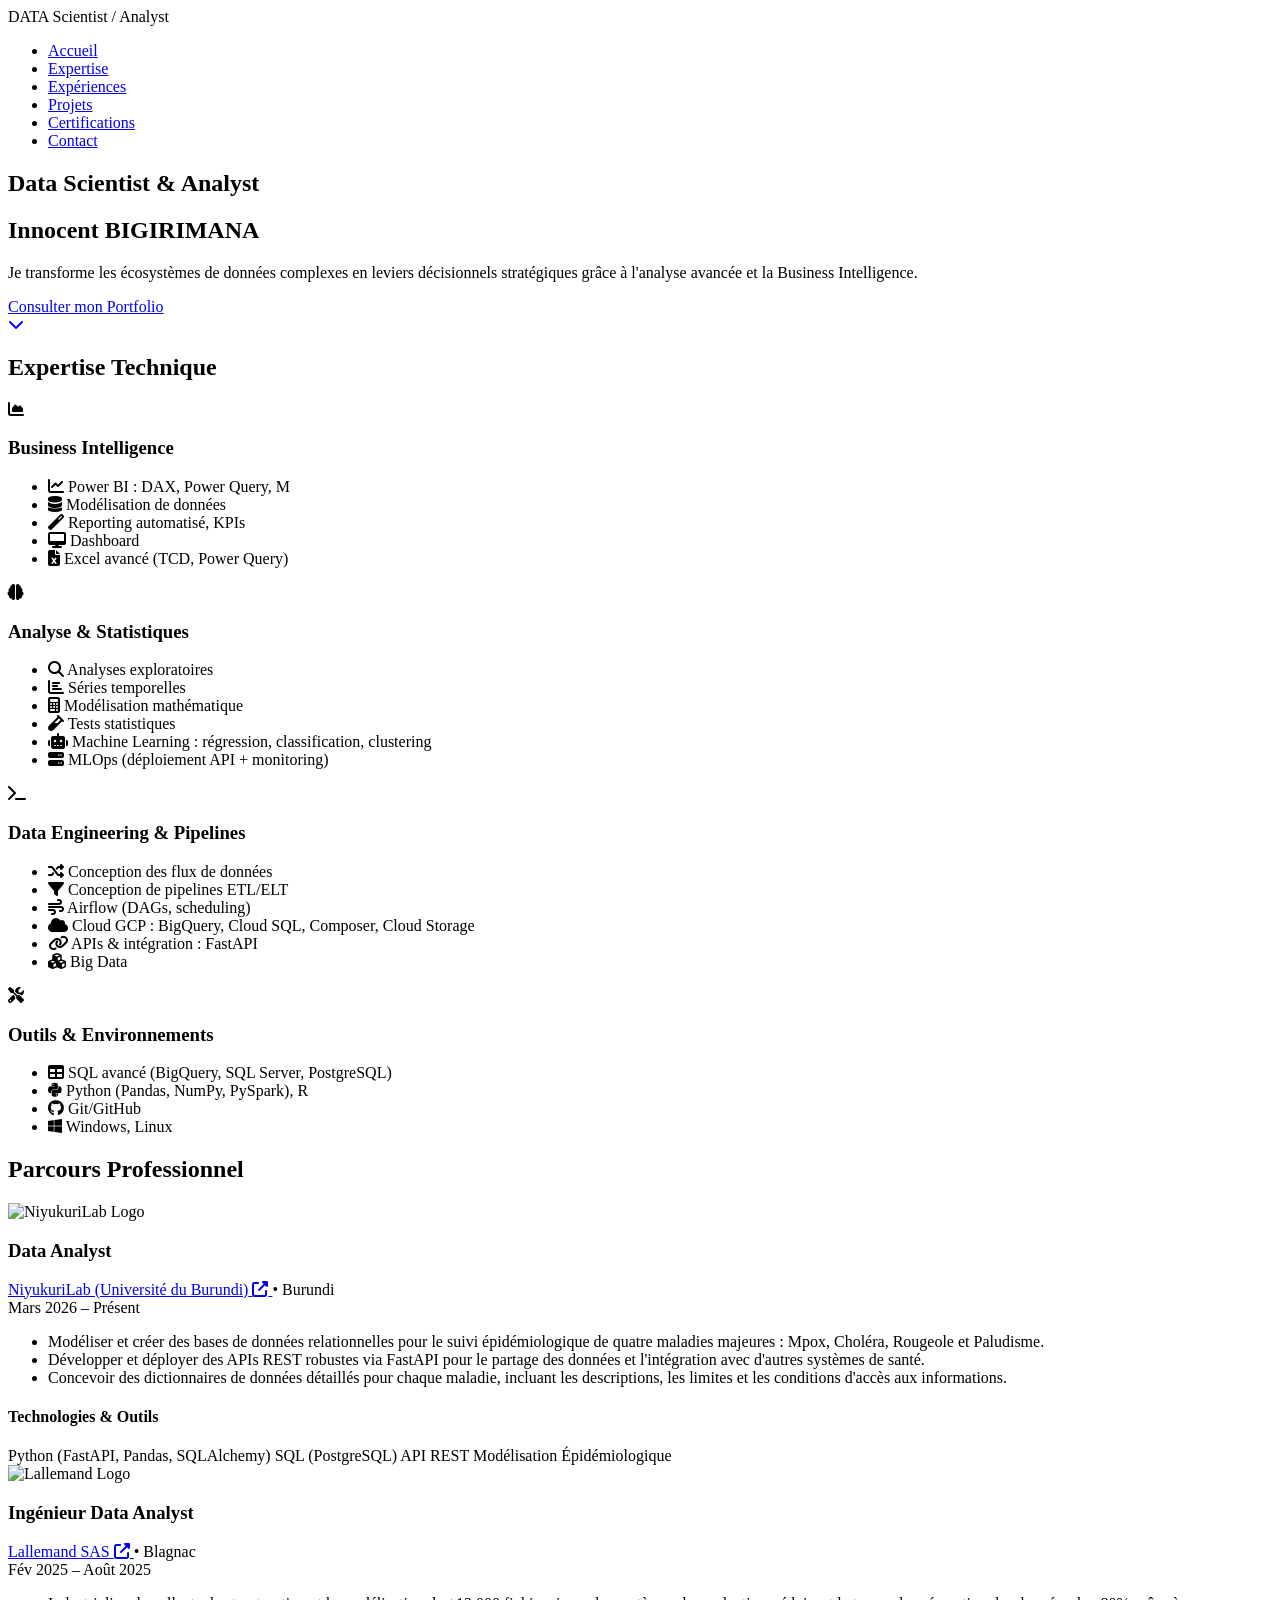
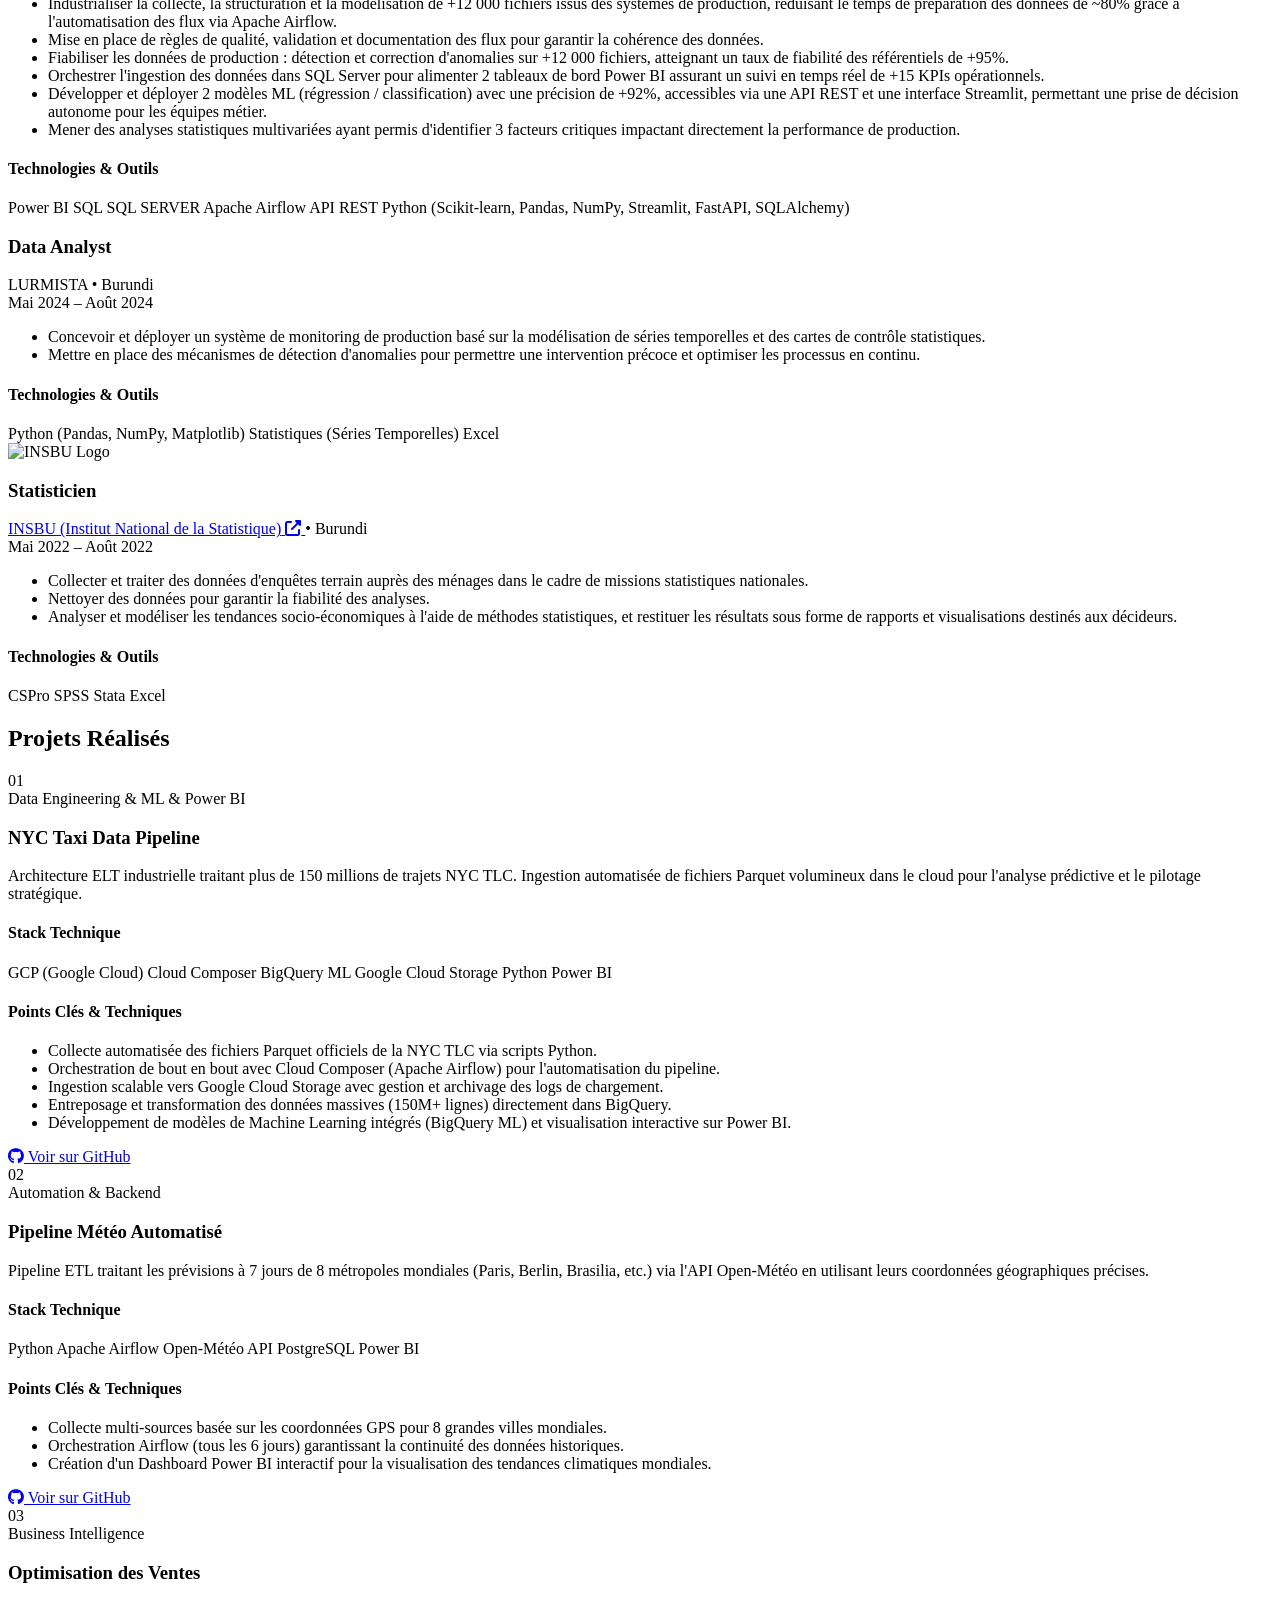
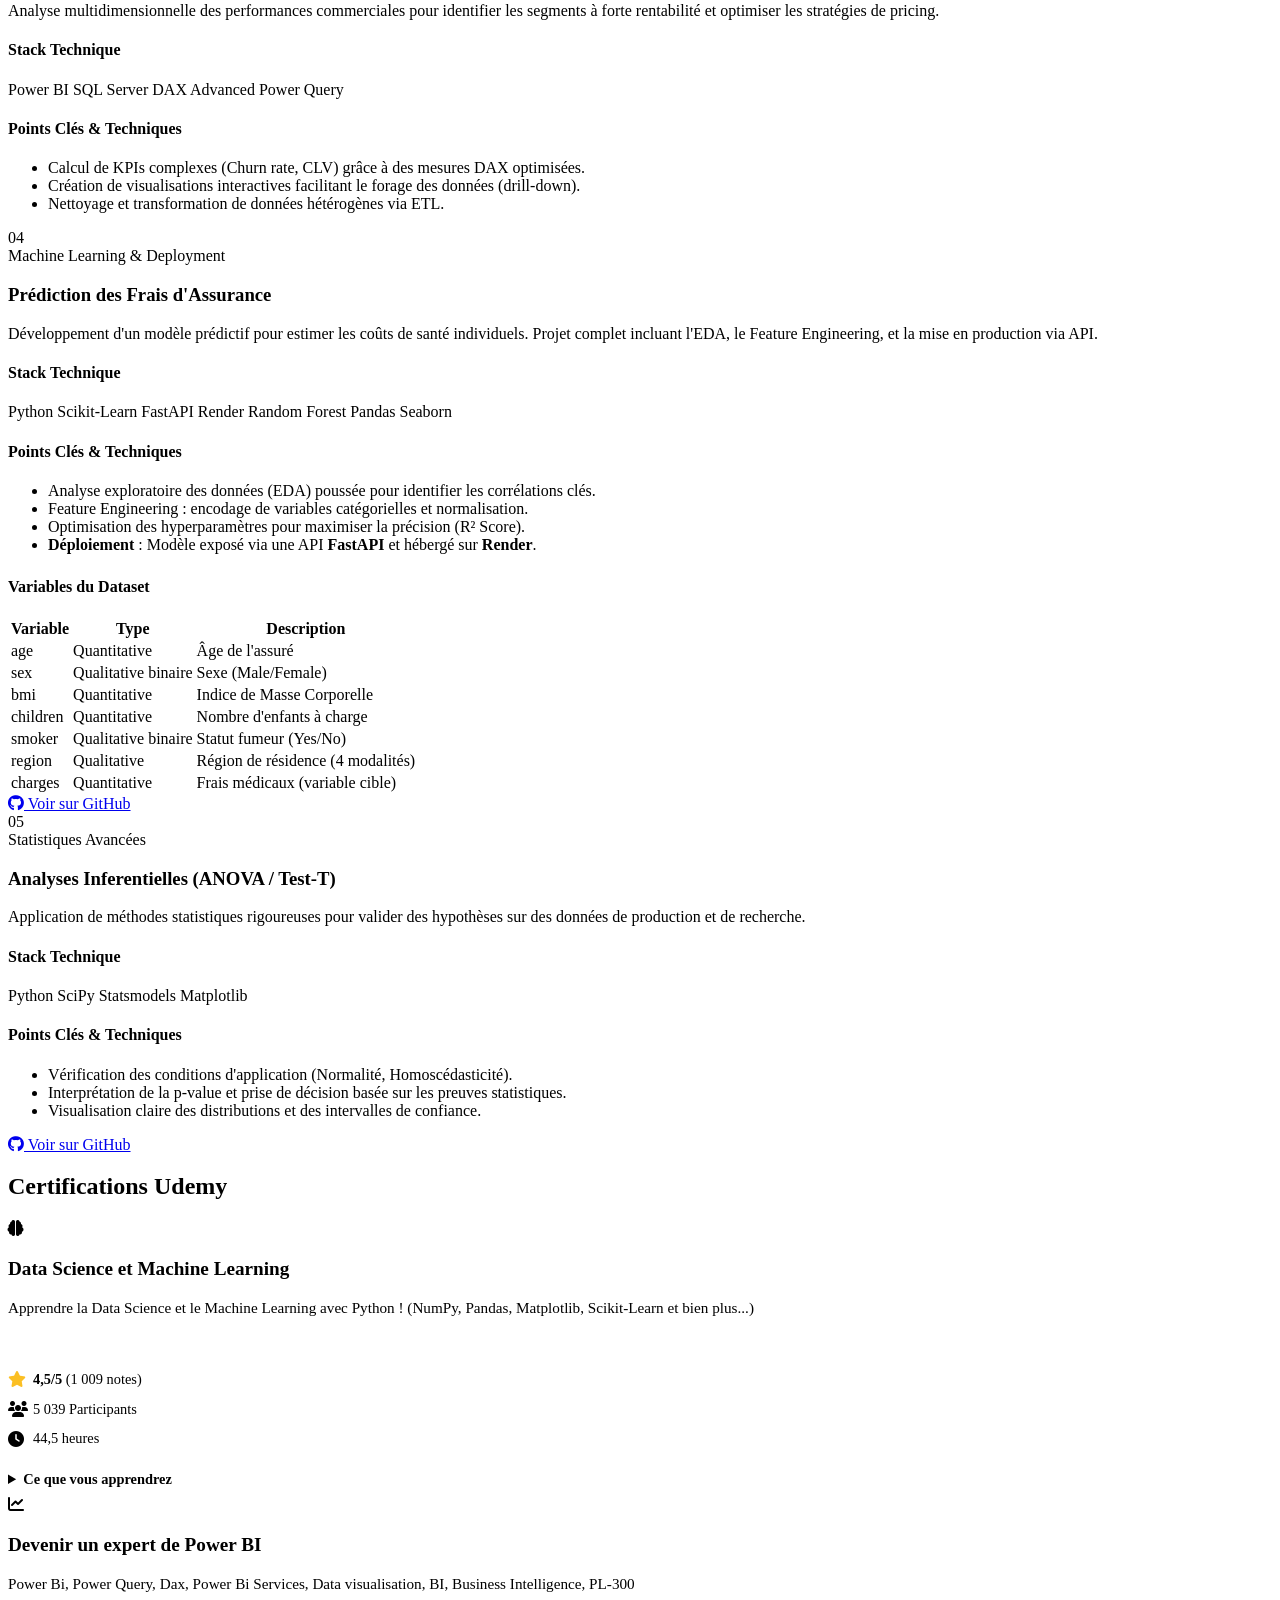
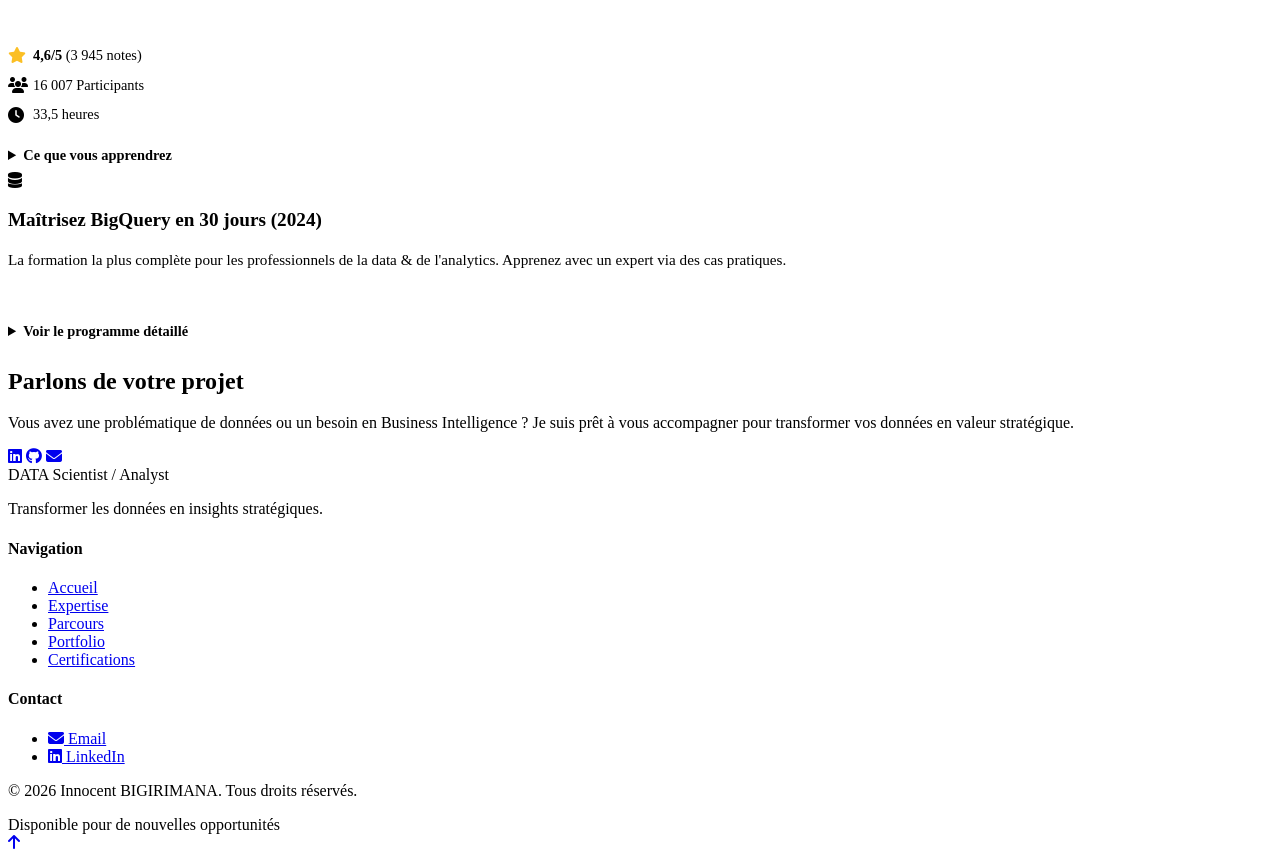
==== index.html @ 7ebf7c74 "feat: expand certifications section with detailed course descriptions and interactive elements" ====
<!DOCTYPE html>
<html lang="fr">

<head>
    <!-- Google tag (gtag.js) -->
    <script async src="https://www.googletagmanager.com/gtag/js?id=G-3F5QXWBDBF"></script>
    <script>
        window.dataLayer = window.dataLayer || [];
        function gtag() { dataLayer.push(arguments); }
        gtag('js', new Date());

        gtag('config', 'G-3F5QXWBDBF');
    </script>

    <meta charset="UTF-8">
    <meta name="viewport" content="width=device-width, initial-scale=1.0">
    <title>Innocent BIGIRIMANA | Data Analyst Portfolio</title>
    <meta name="description"
        content="Portfolio de Innocent BIGIRIMANA, Data Analyst expert en BI, Python et SQL. Découvrez mes projets et ma méthodologie data-driven.">

    <!-- Google Fonts -->
    <link rel="preconnect" href="https://fonts.googleapis.com">
    <link rel="preconnect" href="https://fonts.gstatic.com" crossorigin>
    <link
        href="https://fonts.googleapis.com/css2?family=Outfit:wght@400;600;700&family=Inter:wght@300;400;500;600&display=swap"
        rel="stylesheet">

    <!-- Font Awesome -->
    <link rel="stylesheet" href="https://cdnjs.cloudflare.com/ajax/libs/font-awesome/6.4.0/css/all.min.css">

    <!-- Custom CSS -->
    <link rel="stylesheet" href="style.css">
</head>

<body>
    <!-- Scroll Progress Bar -->
    <div id="scroll-progress"></div>

    <!-- Navigation -->
    <nav id="navbar">
        <div class="container">
            <div class="logo">
                <span class="gradient-text">DATA</span>
                <span class="logo-role">Scientist / Analyst</span>
            </div>
            <div class="menu-toggle" id="mobile-menu">
                <span class="bar"></span>
                <span class="bar"></span>
                <span class="bar"></span>
            </div>
            <ul class="nav-links">
                <li><a href="#hero">Accueil</a></li>
                <li><a href="#about">Expertise</a></li>
                <li><a href="#experience">Expériences</a></li>
                <li><a href="#projects">Projets</a></li>
                <li><a href="#certifications">Certifications</a></li>
                <li><a href="#contact">Contact</a></li>
            </ul>
        </div>
    </nav>

    <!-- Hero Section -->
    <section id="hero">
        <div class="container">
            <div class="hero-content">
                <h2 class="reveal">Data Scientist & Analyst</h2>
                <h1 class="reveal delay-1">Innocent <span class="gradient-text">BIGIRIMANA</span></h1>
                <p class="reveal delay-3">Je transforme les écosystèmes de données complexes en leviers décisionnels
                    stratégiques grâce à l'analyse avancée et la Business Intelligence.</p>
                <div class="hero-btns reveal delay-4">
                    <a href="#projects" class="btn btn-primary">Consulter mon Portfolio</a>
                </div>
            </div>
            <a href="#about" class="scroll-down">
                <i class="fas fa-chevron-down"></i>
            </a>
        </div>
    </section>

    <!-- Expertise Section -->
    <section id="about">
        <div class="container">
            <div class="section-title">
                <h2>Expertise Technique</h2>
                <div class="underline"></div>
            </div>
            <div class="skills-grid">
                <!-- Stack 1: Business Intelligence -->
                <div class="data-card skill-category reveal">
                    <i class="fas fa-chart-area"></i>
                    <h3>Business Intelligence</h3>
                    <ul>
                        <li><i class="fas fa-chart-line"></i> Power BI : DAX, Power Query, M</li>
                        <li><i class="fas fa-database"></i> Modélisation de données</li>
                        <li><i class="fas fa-magic"></i> Reporting automatisé, KPIs</li>
                        <li><i class="fas fa-desktop"></i> Dashboard</li>
                        <li><i class="fas fa-file-excel"></i> Excel avancé (TCD, Power Query)</li>
                    </ul>
                </div>
                <!-- Stack 2: Analyse & Statistiques -->
                <div class="data-card skill-category reveal delay-1">
                    <i class="fas fa-brain"></i>
                    <h3>Analyse & Statistiques</h3>
                    <ul>
                        <li><i class="fas fa-search"></i> Analyses exploratoires</li>
                        <li><i class="fas fa-chart-bar"></i> Séries temporelles</li>
                        <li><i class="fas fa-calculator"></i> Modélisation mathématique</li>
                        <li><i class="fas fa-vial"></i> Tests statistiques</li>
                        <li><i class="fas fa-robot"></i> Machine Learning : régression, classification, clustering</li>
                        <li><i class="fas fa-server"></i> MLOps (déploiement API + monitoring)</li>
                    </ul>
                </div>
                <!-- Stack 3: Data Engineering & Pipelines -->
                <div class="data-card skill-category reveal delay-2">
                    <i class="fas fa-terminal"></i>
                    <h3>Data Engineering & Pipelines</h3>
                    <ul>
                        <li><i class="fas fa-random"></i> Conception des flux de données</li>
                        <li><i class="fas fa-filter"></i> Conception de pipelines ETL/ELT</li>
                        <li><i class="fas fa-wind"></i> Airflow (DAGs, scheduling)</li>
                        <li><i class="fas fa-cloud"></i> Cloud GCP : BigQuery, Cloud SQL, Composer, Cloud Storage</li>
                        <li><i class="fas fa-link"></i> APIs & intégration : FastAPI</li>
                        <li><i class="fas fa-cubes"></i> Big Data</li>
                    </ul>
                </div>
                <!-- Stack 4: Outils & Environnements -->
                <div class="data-card skill-category reveal delay-3">
                    <i class="fas fa-tools"></i>
                    <h3>Outils & Environnements</h3>
                    <ul>
                        <li><i class="fas fa-table"></i> SQL avancé (BigQuery, SQL Server, PostgreSQL)</li>
                        <li><i class="fab fa-python"></i> Python (Pandas, NumPy, PySpark), R</li>
                        <li><i class="fab fa-github"></i> Git/GitHub</li>
                        <li><i class="fab fa-windows"></i> Windows, Linux</li>
                    </ul>
                </div>
            </div>
        </div>
    </section>

    <!-- Experience Section -->
    <section id="experience">
        <div class="container">
            <div class="section-title">
                <h2>Parcours Professionnel</h2>
                <div class="underline"></div>
            </div>
            <div class="timeline">
                <!-- Exp 0 -->
                <div class="timeline-item reveal">
                    <div class="timeline-dot"></div>
                    <div class="timeline-content">
                        <div class="exp-header">
                            <div class="exp-logo">
                                <img src="assets/niyukurilab_logo.png" alt="NiyukuriLab Logo">
                            </div>
                            <div class="exp-title">
                                <h3>Data Analyst</h3>
                                <a href="https://niyukurilab.ub.edu.bi/" target="_blank" class="exp-company-link">
                                    <span class="exp-company">NiyukuriLab (Université du Burundi)</span>
                                    <i class="fas fa-external-link-alt"></i>
                                </a> • Burundi
                            </div>
                            <span class="exp-date">Mars 2026 – Présent</span>
                        </div>
                        <ul>
                            <li>Modéliser et créer des bases de données relationnelles pour le suivi épidémiologique de quatre maladies majeures : Mpox, Choléra, Rougeole et Paludisme.</li>
                            <li>Développer et déployer des APIs REST robustes via FastAPI pour le partage des données et l'intégration avec d'autres systèmes de santé.</li>
                            <li>Concevoir des dictionnaires de données détaillés pour chaque maladie, incluant les descriptions, les limites et les conditions d'accès aux informations.</li>
                        </ul>
                        <div class="exp-tech-stack">
                            <h4>Technologies & Outils</h4>
                            <div class="tech-tags-container">
                                <span class="tech-tag">Python (FastAPI, Pandas, SQLAlchemy)</span>
                                <span class="tech-tag">SQL (PostgreSQL)</span>
                                <span class="tech-tag">API REST</span>
                                <span class="tech-tag">Modélisation Épidémiologique</span>
                            </div>
                        </div>
                    </div>
                </div>
                <!-- Exp 1 -->
                <div class="timeline-item reveal delay-1">
                    <div class="timeline-dot"></div>
                    <div class="timeline-content">
                        <div class="exp-header">
                            <div class="exp-logo">
                                <img src="assets/lallemand_logo.png" alt="Lallemand Logo">
                            </div>
                            <div class="exp-title">
                                <h3>Ingénieur Data Analyst</h3>
                                <a href="https://www.lallemand.com/fr/" target="_blank" class="exp-company-link">
                                    <span class="exp-company">Lallemand SAS</span>
                                    <i class="fas fa-external-link-alt"></i>
                                </a> • Blagnac
                            </div>
                            <span class="exp-date">Fév 2025 – Août 2025</span>
                        </div>
                        <ul>
                            <li>Industrialiser la collecte, la structuration et la modélisation de +12 000 fichiers
                                issus des systèmes de production, réduisant le temps de préparation des données de ~80%
                                grâce à l'automatisation des flux via Apache Airflow.</li>
                            <li>Mise en place de règles de qualité, validation et documentation des flux pour garantir
                                la cohérence des données.</li>
                            <li>Fiabiliser les données de production : détection et correction d'anomalies sur +12 000
                                fichiers, atteignant un taux de fiabilité des référentiels de +95%.</li>
                            <li>Orchestrer l'ingestion des données dans SQL Server pour alimenter 2 tableaux de bord
                                Power BI assurant un suivi en temps réel de +15 KPIs opérationnels.</li>
                            <li>Développer et déployer 2 modèles ML (régression / classification) avec une précision de
                                +92%, accessibles via une API REST et une interface Streamlit, permettant une prise de
                                décision autonome pour les équipes métier.</li>
                            <li>Mener des analyses statistiques multivariées ayant permis d'identifier 3 facteurs
                                critiques impactant directement la performance de production.</li>
                        </ul>
                        <div class="exp-tech-stack">
                            <h4>Technologies & Outils</h4>
                            <div class="tech-tags-container">
                                <span class="tech-tag">Power BI</span>
                                <span class="tech-tag">SQL</span>
                                <span class="tech-tag">SQL SERVER</span>
                                <span class="tech-tag">Apache Airflow</span>
                                <span class="tech-tag">API REST</span>
                                <span class="tech-tag">Python (Scikit-learn, Pandas, NumPy, Streamlit, FastAPI,
                                    SQLAlchemy)</span>
                            </div>
                        </div>
                    </div>
                </div>
                <!-- Exp 2 -->
                <div class="timeline-item reveal delay-2">
                    <div class="timeline-dot"></div>
                    <div class="timeline-content">
                        <div class="exp-header">
                            <div class="exp-title">
                                <h3>Data Analyst</h3>
                                <span class="exp-company">LURMISTA</span> • Burundi
                            </div>
                            <span class="exp-date">Mai 2024 – Août 2024</span>
                        </div>
                        <ul>
                            <li>Concevoir et déployer un système de monitoring de production basé sur la modélisation de
                                séries temporelles et des cartes de contrôle statistiques.</li>
                            <li>Mettre en place des mécanismes de détection d'anomalies pour permettre une intervention
                                précoce et optimiser les processus en continu.</li>
                        </ul>
                        <div class="exp-tech-stack">
                            <h4>Technologies & Outils</h4>
                            <div class="tech-tags-container">
                                <span class="tech-tag">Python (Pandas, NumPy, Matplotlib)</span>
                                <span class="tech-tag">Statistiques (Séries Temporelles)</span>
                                <span class="tech-tag">Excel</span>
                            </div>
                        </div>
                    </div>
                </div>
                <!-- Exp 3 -->
                <div class="timeline-item reveal delay-3">
                    <div class="timeline-dot"></div>
                    <div class="timeline-content">
                        <div class="exp-header">
                            <div class="exp-logo">
                                <img src="assets/insbu_logo.png" alt="INSBU Logo">
                            </div>
                            <div class="exp-title">
                                <h3>Statisticien</h3>
                                <a href="https://www.insbu.bi/" target="_blank" class="exp-company-link">
                                    <span class="exp-company">INSBU (Institut National de la Statistique)</span>
                                    <i class="fas fa-external-link-alt"></i>
                                </a> • Burundi
                            </div>
                            <span class="exp-date">Mai 2022 – Août 2022</span>
                        </div>
                        <ul>
                            <li>Collecter et traiter des données d'enquêtes terrain auprès des ménages dans le cadre de
                                missions statistiques nationales.</li>
                            <li>Nettoyer des données pour garantir la fiabilité des analyses.</li>
                            <li>Analyser et modéliser les tendances socio-économiques à l'aide de méthodes statistiques,
                                et restituer les résultats sous forme de rapports et visualisations destinés aux
                                décideurs.</li>
                        </ul>
                        <div class="exp-tech-stack">
                            <h4>Technologies & Outils</h4>
                            <div class="tech-tags-container">
                                <span class="tech-tag">CSPro</span>
                                <span class="tech-tag">SPSS</span>
                                <span class="tech-tag">Stata</span>
                                <span class="tech-tag">Excel</span>
                            </div>
                        </div>
                    </div>
                </div>
            </div>
        </div>
    </section>

    <!-- Projects Section -->
    <section id="projects">
        <div class="container">
            <div class="section-title">
                <h2>Projets Réalisés</h2>
                <div class="underline"></div>
            </div>
            <div class="projects-list">
                <!-- Project: NYC Taxi Data Pipeline -->
                <div class="project-item reveal">
                    <div class="project-number">01</div>
                    <div class="project-details">
                        <div class="project-header">
                            <span class="project-category">Data Engineering & ML & Power BI </span>
                            <h3>NYC Taxi Data Pipeline</h3>
                        </div>
                        <p class="project-desc">Architecture ELT industrielle traitant plus de 150 millions de trajets
                            NYC TLC. Ingestion automatisée de fichiers Parquet volumineux dans le cloud pour l'analyse
                            prédictive et le pilotage stratégique.</p>

                        <div class="project-tech-stack">
                            <h4>Stack Technique</h4>
                            <div class="tech-tags">
                                <span>GCP (Google Cloud)</span>
                                <span>Cloud Composer</span>
                                <span>BigQuery ML</span>
                                <span>Google Cloud Storage</span>
                                <span>Python</span>
                                <span>Power BI</span>
                            </div>
                        </div>

                        <div class="project-achievements">
                            <h4>Points Clés & Techniques</h4>
                            <ul>
                                <li>Collecte automatisée des fichiers Parquet officiels de la NYC TLC via scripts
                                    Python.</li>
                                <li>Orchestration de bout en bout avec Cloud Composer (Apache Airflow) pour
                                    l'automatisation du pipeline.</li>
                                <li>Ingestion scalable vers Google Cloud Storage avec gestion et archivage des logs de
                                    chargement.</li>
                                <li>Entreposage et transformation des données massives (150M+ lignes) directement dans
                                    BigQuery.</li>
                                <li>Développement de modèles de Machine Learning intégrés (BigQuery ML) et visualisation
                                    interactive sur Power BI.</li>
                            </ul>
                        </div>

                        <div class="project-footer">
                            <a href="https://github.com/bigirimanainnocent12/google_cloud_projet" target="_blank"
                                class="btn-github">
                                <i class="fab fa-github"></i> Voir sur GitHub
                            </a>
                        </div>
                    </div>
                </div>

                <!-- Project: Pipeline Météo Automatisé -->
                <div class="project-item reveal">
                    <div class="project-number">02</div>
                    <div class="project-details">
                        <div class="project-header">
                            <span class="project-category">Automation & Backend</span>
                            <h3>Pipeline Météo Automatisé</h3>
                        </div>
                        <p class="project-desc">Pipeline ETL traitant les prévisions à 7 jours de 8 métropoles mondiales
                            (Paris, Berlin, Brasilia, etc.) via l'API Open-Météo en utilisant leurs coordonnées
                            géographiques précises.</p>

                        <div class="project-tech-stack">
                            <h4>Stack Technique</h4>
                            <div class="tech-tags">
                                <span>Python</span>
                                <span>Apache Airflow</span>
                                <span>Open-Météo API</span>
                                <span>PostgreSQL</span>
                                <span>Power BI</span>
                            </div>
                        </div>

                        <div class="project-achievements">
                            <h4>Points Clés & Techniques</h4>
                            <ul>
                                <li>Collecte multi-sources basée sur les coordonnées GPS pour 8 grandes villes
                                    mondiales.</li>
                                <li>Orchestration Airflow (tous les 6 jours) garantissant la continuité des données
                                    historiques.</li>
                                <li>Création d'un Dashboard Power BI interactif pour la visualisation des tendances
                                    climatiques mondiales.</li>
                            </ul>
                        </div>
                    </div>

                    <div class="project-footer">
                        <a href="https://github.com/bigirimanainnocent12/airflow" target="_blank" class="btn-github">
                            <i class="fab fa-github"></i> Voir sur GitHub
                        </a>
                    </div>
                </div>
            </div>

            <!-- Project: Optimisation des Ventes -->
            <div class="project-item reveal">
                <div class="project-number">03</div>
                <div class="project-details">
                    <div class="project-header">
                        <span class="project-category">Business Intelligence</span>
                        <h3>Optimisation des Ventes</h3>
                    </div>
                    <p class="project-desc">Analyse multidimensionnelle des performances commerciales pour
                        identifier les segments à forte rentabilité et optimiser les stratégies de pricing.</p>

                    <div class="project-tech-stack">
                        <h4>Stack Technique</h4>
                        <div class="tech-tags">
                            <span>Power BI</span>
                            <span>SQL Server</span>
                            <span>DAX Advanced</span>
                            <span>Power Query</span>
                        </div>
                    </div>

                    <div class="project-achievements">
                        <h4>Points Clés & Techniques</h4>
                        <ul>
                            <li>Calcul de KPIs complexes (Churn rate, CLV) grâce à des mesures DAX optimisées.</li>
                            <li>Création de visualisations interactives facilitant le forage des données
                                (drill-down).</li>
                            <li>Nettoyage et transformation de données hétérogènes via ETL.</li>
                        </ul>
                    </div>
                </div>
            </div>

            <!-- Project: Prédiction des Frais d'Assurance -->
            <div class="project-item reveal">
                <div class="project-number">04</div>
                <div class="project-details">
                    <div class="project-header">
                        <span class="project-category">Machine Learning & Deployment</span>
                        <h3>Prédiction des Frais d'Assurance</h3>
                    </div>
                    <p class="project-desc">Développement d'un modèle prédictif pour estimer les coûts de santé
                        individuels. Projet complet incluant l'EDA, le Feature Engineering, et la mise en production via
                        API.</p>

                    <div class="project-tech-stack">
                        <h4>Stack Technique</h4>
                        <div class="tech-tags">
                            <span>Python</span>
                            <span>Scikit-Learn</span>
                            <span>FastAPI</span>
                            <span>Render</span>
                            <span>Random Forest</span>
                            <span>Pandas</span>
                            <span>Seaborn</span>
                        </div>
                    </div>

                    <div class="project-achievements">
                        <h4>Points Clés & Techniques</h4>
                        <ul>
                            <li>Analyse exploratoire des données (EDA) poussée pour identifier les corrélations
                                clés.</li>
                            <li>Feature Engineering : encodage de variables catégorielles et normalisation.</li>
                            <li>Optimisation des hyperparamètres pour maximiser la précision (R² Score).</li>
                            <li><strong>Déploiement</strong> : Modèle exposé via une API <strong>FastAPI</strong> et
                                hébergé sur <strong>Render</strong>.</li>
                        </ul>

                        <h4 style="margin-top: 1.5rem;">Variables du Dataset</h4>
                        <div class="table-responsive">
                            <table class="project-data-table">
                                <thead>
                                    <tr>
                                        <th>Variable</th>
                                        <th>Type</th>
                                        <th>Description</th>
                                    </tr>
                                </thead>
                                <tbody>
                                    <tr>
                                        <td>age</td>
                                        <td>Quantitative</td>
                                        <td>Âge de l'assuré</td>
                                    </tr>
                                    <tr>
                                        <td>sex</td>
                                        <td>Qualitative binaire</td>
                                        <td>Sexe (Male/Female)</td>
                                    </tr>
                                    <tr>
                                        <td>bmi</td>
                                        <td>Quantitative</td>
                                        <td>Indice de Masse Corporelle</td>
                                    </tr>
                                    <tr>
                                        <td>children</td>
                                        <td>Quantitative</td>
                                        <td>Nombre d'enfants à charge</td>
                                    </tr>
                                    <tr>
                                        <td>smoker</td>
                                        <td>Qualitative binaire</td>
                                        <td>Statut fumeur (Yes/No)</td>
                                    </tr>
                                    <tr>
                                        <td>region</td>
                                        <td>Qualitative</td>
                                        <td>Région de résidence (4 modalités)</td>
                                    </tr>
                                    <tr>
                                        <td>charges</td>
                                        <td>Quantitative</td>
                                        <td>Frais médicaux (variable cible)</td>
                                    </tr>
                                </tbody>
                            </table>
                        </div>
                    </div>

                    <div class="project-footer">
                        <a href="https://github.com/bigirimanainnocent12/RandomForestRegressor" target="_blank"
                            class="btn-github">
                            <i class="fab fa-github"></i> Voir sur GitHub
                        </a>
                    </div>
                </div>
            </div>

            <!-- Project: Analyse Statistique (ANOVA & Test-T) -->
            <div class="project-item reveal">
                <div class="project-number">05</div>
                <div class="project-details">
                    <div class="project-header">
                        <span class="project-category">Statistiques Avancées</span>
                        <h3>Analyses Inferentielles (ANOVA / Test-T)</h3>
                    </div>
                    <p class="project-desc">Application de méthodes statistiques rigoureuses pour valider des
                        hypothèses sur des données de production et de recherche.</p>

                    <div class="project-tech-stack">
                        <h4>Stack Technique</h4>
                        <div class="tech-tags">
                            <span>Python</span>
                            <span>SciPy</span>
                            <span>Statsmodels</span>
                            <span>Matplotlib</span>
                        </div>
                    </div>

                    <div class="project-achievements">
                        <h4>Points Clés & Techniques</h4>
                        <ul>
                            <li>Vérification des conditions d'application (Normalité, Homoscédasticité).</li>
                            <li>Interprétation de la p-value et prise de décision basée sur les preuves
                                statistiques.</li>
                            <li>Visualisation claire des distributions et des intervalles de confiance.</li>
                        </ul>
                    </div>

                    <div class="project-footer">
                        <a href="https://github.com/bigirimanainnocent12/ANOVA" target="_blank" class="btn-github">
                            <i class="fab fa-github"></i> Voir sur GitHub
                        </a>
                    </div>
                </div>
            </div>
        </div>
        </div>
    </section>

    <!-- Certifications Section -->
    <section id="certifications">
        <div class="container">
            <div class="section-title">
                <h2>Certifications Udemy</h2>
                <div class="underline"></div>
            </div>
            <div class="skills-grid" style="grid-template-columns: repeat(auto-fit, minmax(300px, 1fr));">
                
                <!-- Certificate 1 -->
                <div class="data-card skill-category reveal">
                    <i class="fas fa-brain"></i>
                    <h3 style="font-size: 1.2rem;">Data Science et Machine Learning</h3>
                    <p style="font-size: 0.95rem; color: var(--text-main); margin-bottom: 1.5rem; min-height: 48px;">
                        Apprendre la Data Science et le Machine Learning avec Python ! (NumPy, Pandas, Matplotlib, Scikit-Learn et bien plus...)
                    </p>
                    <div style="font-size: 0.9rem; color: var(--text-muted); display: flex; flex-direction: column; gap: 0.8rem; margin-bottom: 1.5rem;">
                        <span style="display: flex; align-items: center;"><i class="fas fa-star" style="color: #fbbf24; font-size: 1rem; width: 25px; margin: 0;"></i> <strong style="color: var(--text-bright);">4,5/5</strong>&nbsp;(1 009 notes)</span>
                        <span style="display: flex; align-items: center;"><i class="fas fa-users" style="color: var(--primary); font-size: 1rem; width: 25px; margin: 0;"></i> 5 039 Participants</span>
                        <span style="display: flex; align-items: center;"><i class="fas fa-clock" style="color: var(--primary); font-size: 1rem; width: 25px; margin: 0;"></i> 44,5 heures</span>
                    </div>

                    <details style="font-size: 0.9rem; color: var(--text-muted);">
                        <summary style="cursor: pointer; color: var(--primary); font-weight: 600; outline: none; margin-bottom: 0.5rem; transition: color 0.3s;">Ce que vous apprendrez</summary>
                        <ul style="margin-top: 1rem;">
                            <li><i class="fas fa-caret-right" style="color: var(--primary);"></i> Maîtriser les compétences essentielles en Data Science</li>
                            <li><i class="fas fa-caret-right" style="color: var(--primary);"></i> Comprendre le Machine Learning en profondeur</li>
                            <li><i class="fas fa-caret-right" style="color: var(--primary);"></i> Répliquer des situations du monde réel et rapports</li>
                            <li><i class="fas fa-caret-right" style="color: var(--primary);"></i> NumPy pour le traitement numérique avec Python</li>
                            <li><i class="fas fa-caret-right" style="color: var(--primary);"></i> Feature engineering sur des études de cas réels</li>
                            <li><i class="fas fa-caret-right" style="color: var(--primary);"></i> Pandas pour la manipulation de données</li>
                            <li><i class="fas fa-caret-right" style="color: var(--primary);"></i> ML supervisé : modèles de classification</li>
                            <li><i class="fas fa-caret-right" style="color: var(--primary);"></i> Matplotlib pour les visualisations personnalisées</li>
                            <li><i class="fas fa-caret-right" style="color: var(--primary);"></i> ML : modèles de régression (valeurs continues)</li>
                            <li><i class="fas fa-caret-right" style="color: var(--primary);"></i> Seaborn pour les diagrammes statistiques</li>
                            <li><i class="fas fa-caret-right" style="color: var(--primary);"></i> Construire un portfolio de projets pour un CV efficace</li>
                            <li><i class="fas fa-caret-right" style="color: var(--primary);"></i> Scikit-learn pour appliquer des algorithmes de ML</li>
                            <li><i class="fas fa-caret-right" style="color: var(--primary);"></i> Meilleures pratiques pour traiter des datasets réels</li>
                        </ul>
                    </details>
                </div>

                <!-- Certificate 2 -->
                <div class="data-card skill-category reveal delay-1">
                    <i class="fas fa-chart-line"></i>
                    <h3 style="font-size: 1.2rem;">Devenir un expert de Power BI</h3>
                    <p style="font-size: 0.95rem; color: var(--text-main); margin-bottom: 1.5rem; min-height: 48px;">
                        Power Bi, Power Query, Dax, Power Bi Services, Data visualisation, BI, Business Intelligence, PL-300
                    </p>
                    <div style="font-size: 0.9rem; color: var(--text-muted); display: flex; flex-direction: column; gap: 0.8rem; margin-bottom: 1.5rem;">
                        <span style="display: flex; align-items: center;"><i class="fas fa-star" style="color: #fbbf24; font-size: 1rem; width: 25px; margin: 0;"></i> <strong style="color: var(--text-bright);">4,6/5</strong>&nbsp;(3 945 notes)</span>
                        <span style="display: flex; align-items: center;"><i class="fas fa-users" style="color: var(--primary); font-size: 1rem; width: 25px; margin: 0;"></i> 16 007 Participants</span>
                        <span style="display: flex; align-items: center;"><i class="fas fa-clock" style="color: var(--primary); font-size: 1rem; width: 25px; margin: 0;"></i> 33,5 heures</span>
                    </div>

                    <details style="font-size: 0.9rem; color: var(--text-muted);">
                        <summary style="cursor: pointer; color: var(--primary); font-weight: 600; outline: none; margin-bottom: 0.5rem; transition: color 0.3s;">Ce que vous apprendrez</summary>
                        <p style="margin-top: 0.5rem; margin-bottom: 1rem; color: var(--text-main); line-height: 1.6;">
                            Formation complète de A à Z, orientée métier, pour nettoyer, modéliser et visualiser vos données (aucune compétence technique requise au départ).
                        </p>
                        <ul style="margin-top: 1rem;">
                            <li><i class="fas fa-caret-right" style="color: var(--primary);"></i> Nettoyer et transformer des données avec Power Query</li>
                            <li><i class="fas fa-caret-right" style="color: var(--primary);"></i> Construire un modèle de données efficace (relations, faits, dimensions)</li>
                            <li><i class="fas fa-caret-right" style="color: var(--primary);"></i> Maîtriser le langage DAX pour des indicateurs dynamiques et pertinents</li>
                            <li><i class="fas fa-caret-right" style="color: var(--primary);"></i> Créer des tableaux de bord professionnels, lisibles et interactifs</li>
                            <li><i class="fas fa-caret-right" style="color: var(--primary);"></i> Publier, partager et actualiser les rapports via Power BI Service</li>
                            <li><i class="fas fa-caret-right" style="color: var(--primary);"></i> Bonnes pratiques de performance, d'accessibilité et de sécurité</li>
                            <li><i class="fas fa-caret-right" style="color: var(--primary);"></i> Se préparer à la certification Microsoft PL-300</li>
                        </ul>
                    </details>
                </div>

                <!-- Certificate 3 -->
                <div class="data-card skill-category reveal delay-2">
                    <i class="fas fa-database"></i>
                    <h3 style="font-size: 1.2rem;">Maîtrisez BigQuery en 30 jours (2024)</h3>
                    <p style="font-size: 0.95rem; color: var(--text-main); margin-bottom: 1.5rem; min-height: 48px;">
                        La formation la plus complète pour les professionnels de la data & de l'analytics. Apprenez avec un expert via des cas pratiques.
                    </p>
                    <details style="font-size: 0.9rem; color: var(--text-muted);">
                        <summary style="cursor: pointer; color: var(--primary); font-weight: 600; outline: none; margin-bottom: 0.5rem; transition: color 0.3s;">Voir le programme détaillé</summary>
                        <ul style="margin-top: 1rem;">
                            <li><i class="fas fa-caret-right" style="color: var(--primary);"></i> Introduction & Exploration de l'interface</li>
                            <li><i class="fas fa-caret-right" style="color: var(--primary);"></i> Fondamentaux SQL & Fonctions clefs</li>
                            <li><i class="fas fa-caret-right" style="color: var(--primary);"></i> Best practices & Concepts clefs</li>
                            <li><i class="fas fa-caret-right" style="color: var(--primary);"></i> Exports Google Sheets & Cloud Storage</li>
                            <li><i class="fas fa-caret-right" style="color: var(--primary);"></i> NESTED tables</li>
                            <li><i class="fas fa-caret-right" style="color: var(--primary);"></i> BigQuery pour Google Analytics (GA4/360)</li>
                            <li><i class="fas fa-caret-right" style="color: var(--primary);"></i> Dashboards & reporting</li>
                            <li><i class="fas fa-caret-right" style="color: var(--primary);"></i> BigQuery & Python (Data Engineering)</li>
                        </ul>
                        <div style="margin-top: 1.5rem; padding-top: 1rem; border-top: 1px solid var(--border); display: flex; align-items: center; gap: 0.8rem;">
                            <i class="fas fa-file-pdf" style="color: #ef4444; font-size: 1.5rem; margin: 0; width: auto;"></i>
                            <span style="color: var(--text-main);">Support de formation fourni (PDF de 276 pages)</span>
                        </div>
                    </details>
                </div>

            </div>
        </div>
    </section>

    <!-- Contact Section -->
    <section id="contact">
        <div class="container">
            <div class="contact-container reveal">
                <div class="contact-info">
                    <h2>Parlons de votre <span class="gradient-text">projet</span></h2>
                    <p>Vous avez une problématique de données ou un besoin en Business Intelligence ? Je suis prêt à
                        vous accompagner pour transformer vos données en valeur stratégique.</p>
                    <div class="social-links">
                        <a href="https://www.linkedin.com/in/bigirimana-innocent" target="_blank" title="LinkedIn"><i
                                class="fab fa-linkedin"></i></a>
                        <a href="https://github.com/bigirimanainnocent12" target="_blank" title="GitHub"><i
                                class="fab fa-github"></i></a>
                        <a href="mailto:votre@email.com" title="Email"><i class="fas fa-envelope"></i></a>
                    </div>
                </div>
            </div>
        </div>
    </section>

    <!-- Footer -->
    <footer>
        <div class="container">
            <div class="footer-content">
                <div class="footer-brand">
                    <div class="logo">
                        <span class="gradient-text">DATA</span>
                        <span class="logo-role">Scientist / Analyst</span>
                    </div>
                    <p class="footer-tagline">Transformer les données en insights stratégiques.</p>
                </div>

                <div class="footer-nav">
                    <h4>Navigation</h4>
                    <ul>
                        <li><a href="#hero">Accueil</a></li>
                        <li><a href="#about">Expertise</a></li>
                        <li><a href="#experience">Parcours</a></li>
                        <li><a href="#projects">Portfolio</a></li>
                        <li><a href="#certifications">Certifications</a></li>
                    </ul>
                </div>

                <div class="footer-contact">
                    <h4>Contact</h4>
                    <ul>
                        <li><a href="mailto:votre@email.com"><i class="fas fa-envelope"></i> Email</a></li>
                        <li><a href="https://www.linkedin.com/in/bigirimana-innocent" target="_blank"><i
                                    class="fab fa-linkedin"></i> LinkedIn</a></li>
                    </ul>
                </div>
            </div>

            <div class="footer-bottom">
                <p>&copy; 2026 <span class="white-text">Innocent BIGIRIMANA</span>. Tous droits réservés.</p>
                <div class="footer-status">
                    <span class="status-dot"></span> Disponible pour de nouvelles opportunités
                </div>
            </div>
        </div>
    </footer>

    <!-- Back to Top -->
    <a href="#hero" id="back-to-top" title="Retour en haut">
        <i class="fas fa-arrow-up"></i>
    </a>

    <!-- Custom JS -->
    <script src="script.js"></script>
</body>

</html>
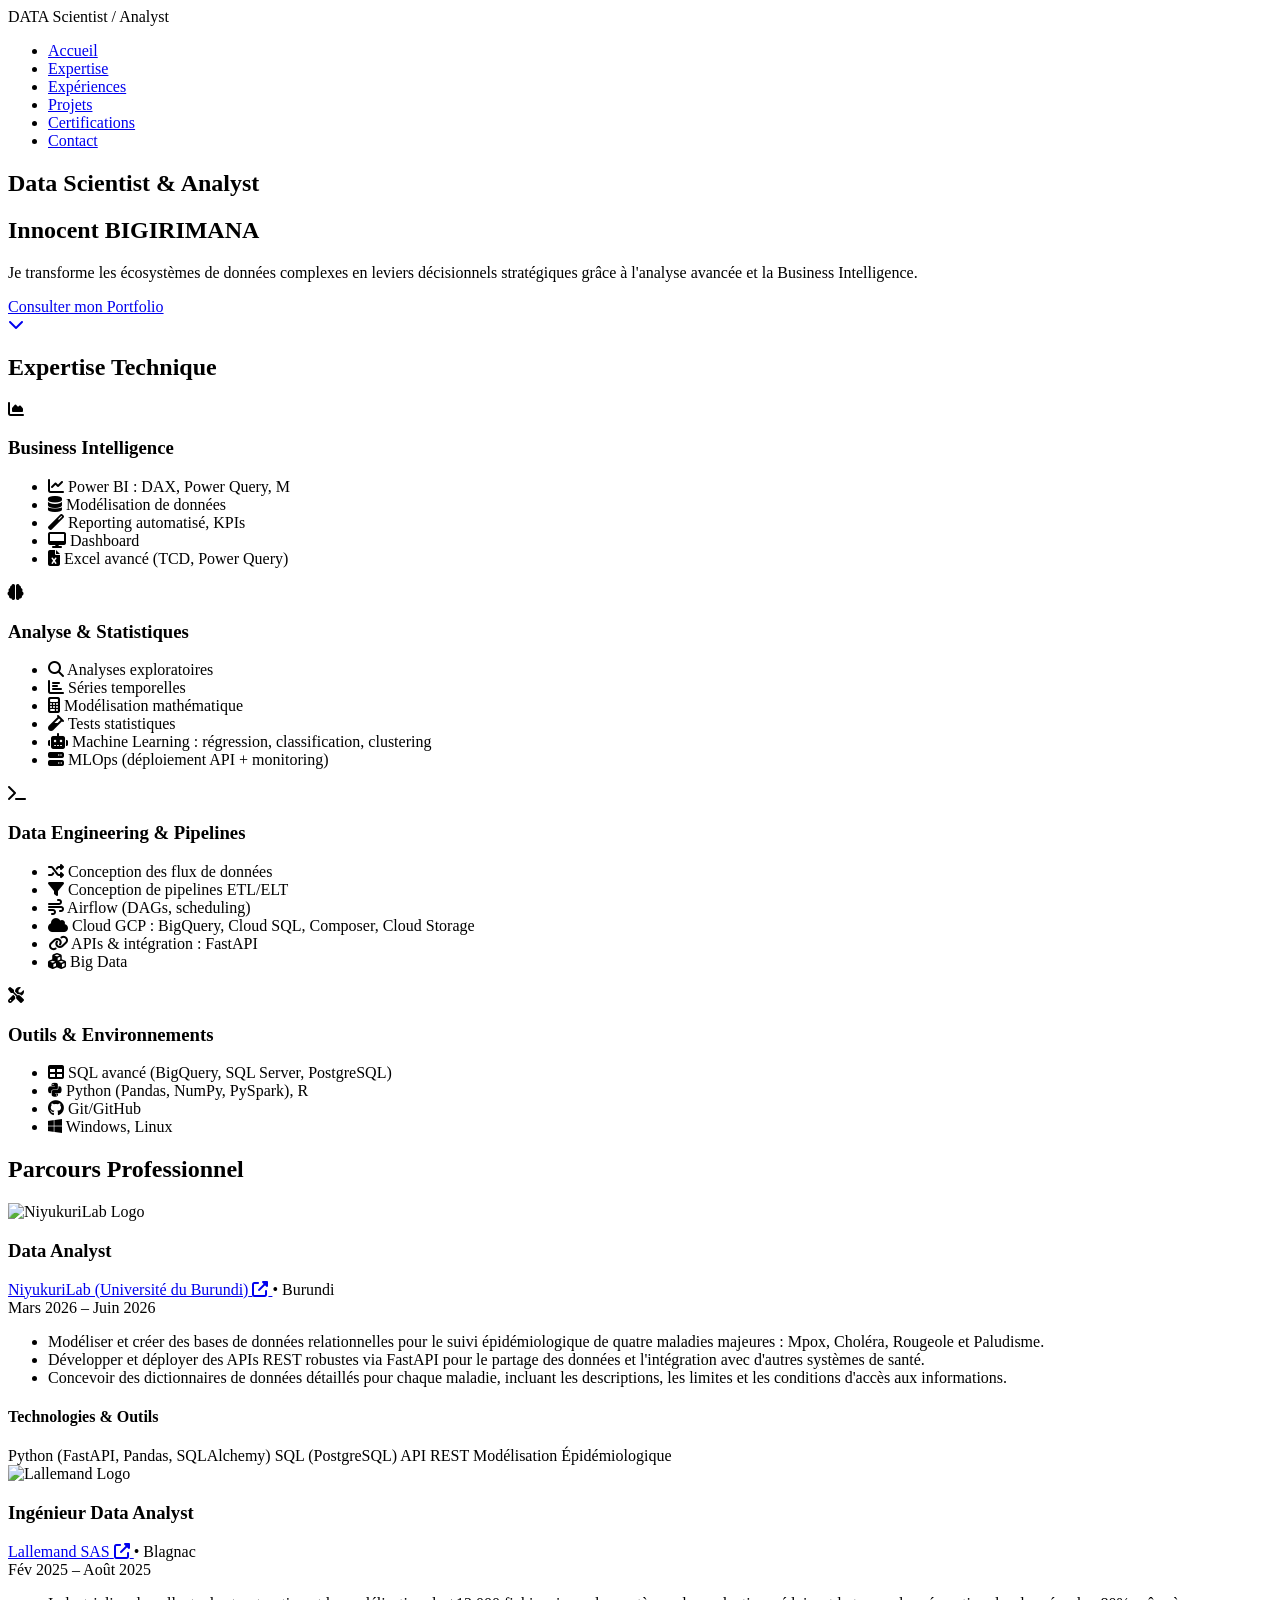
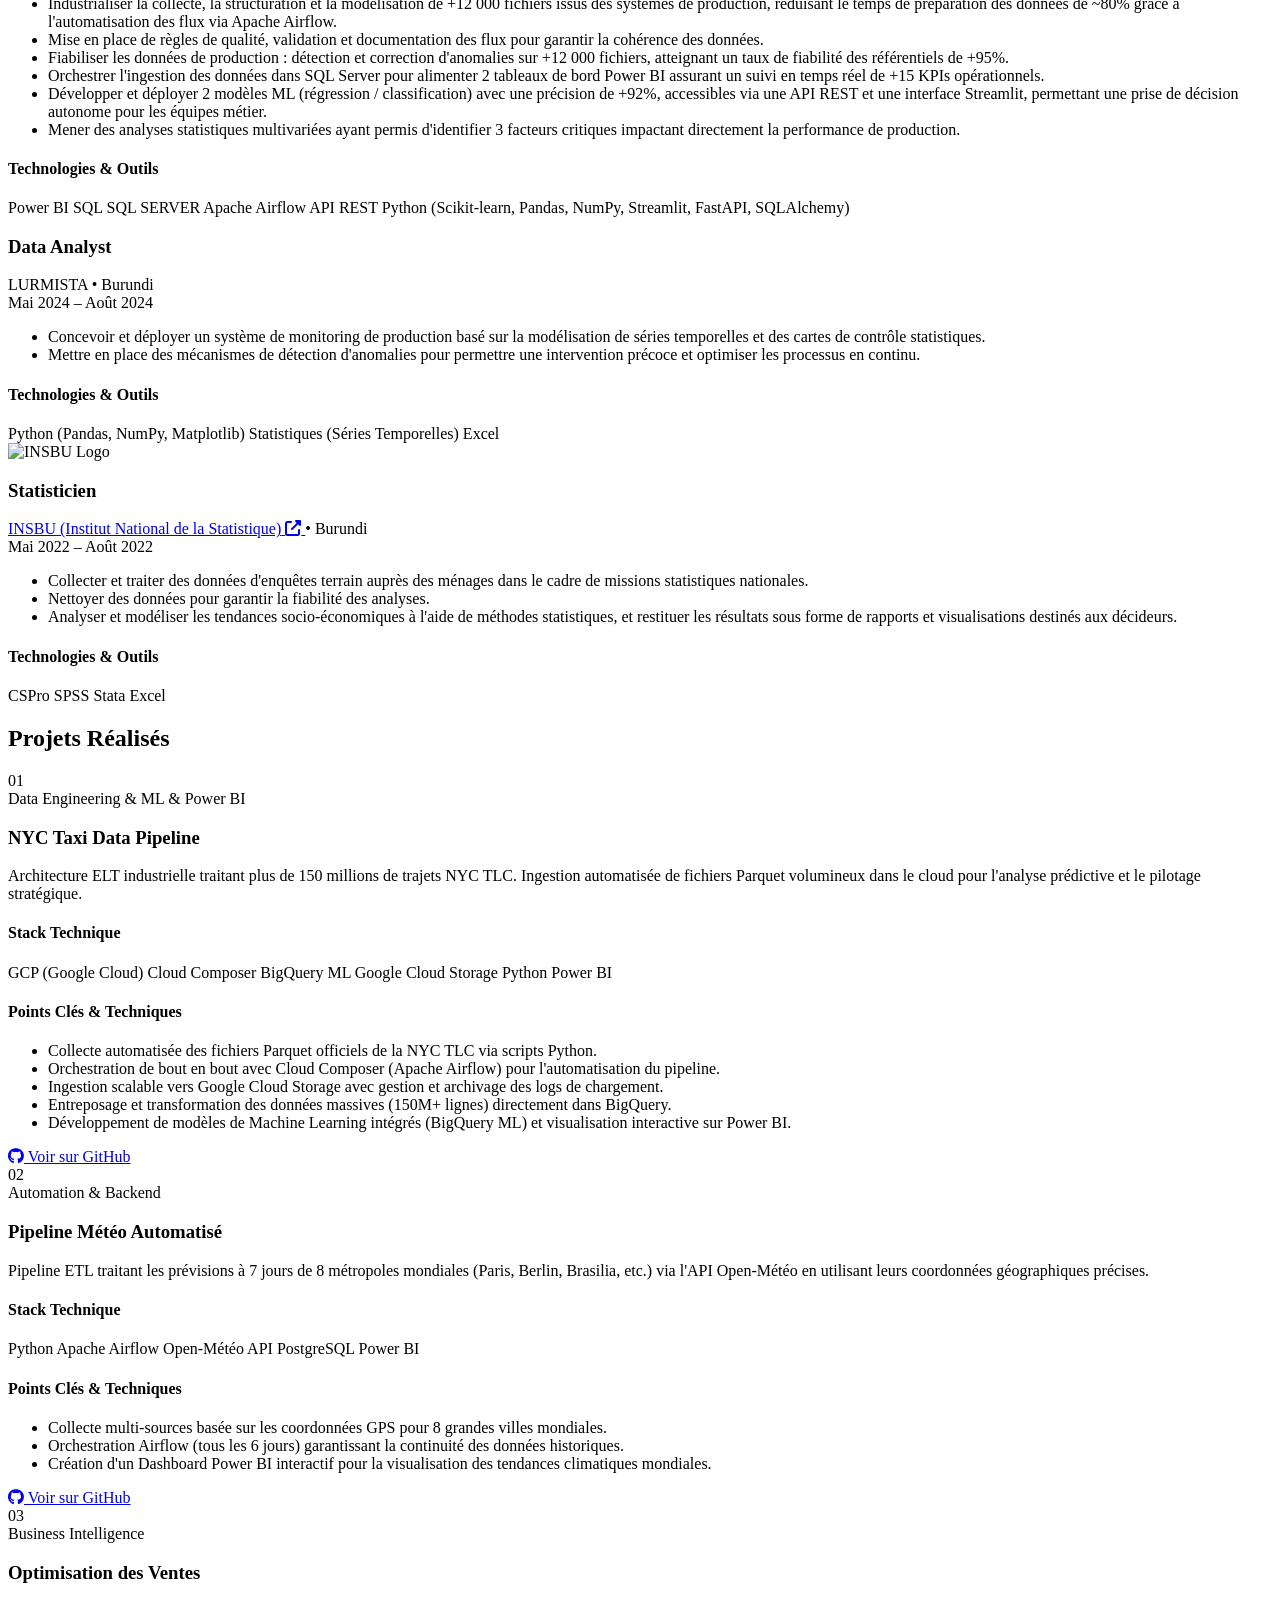
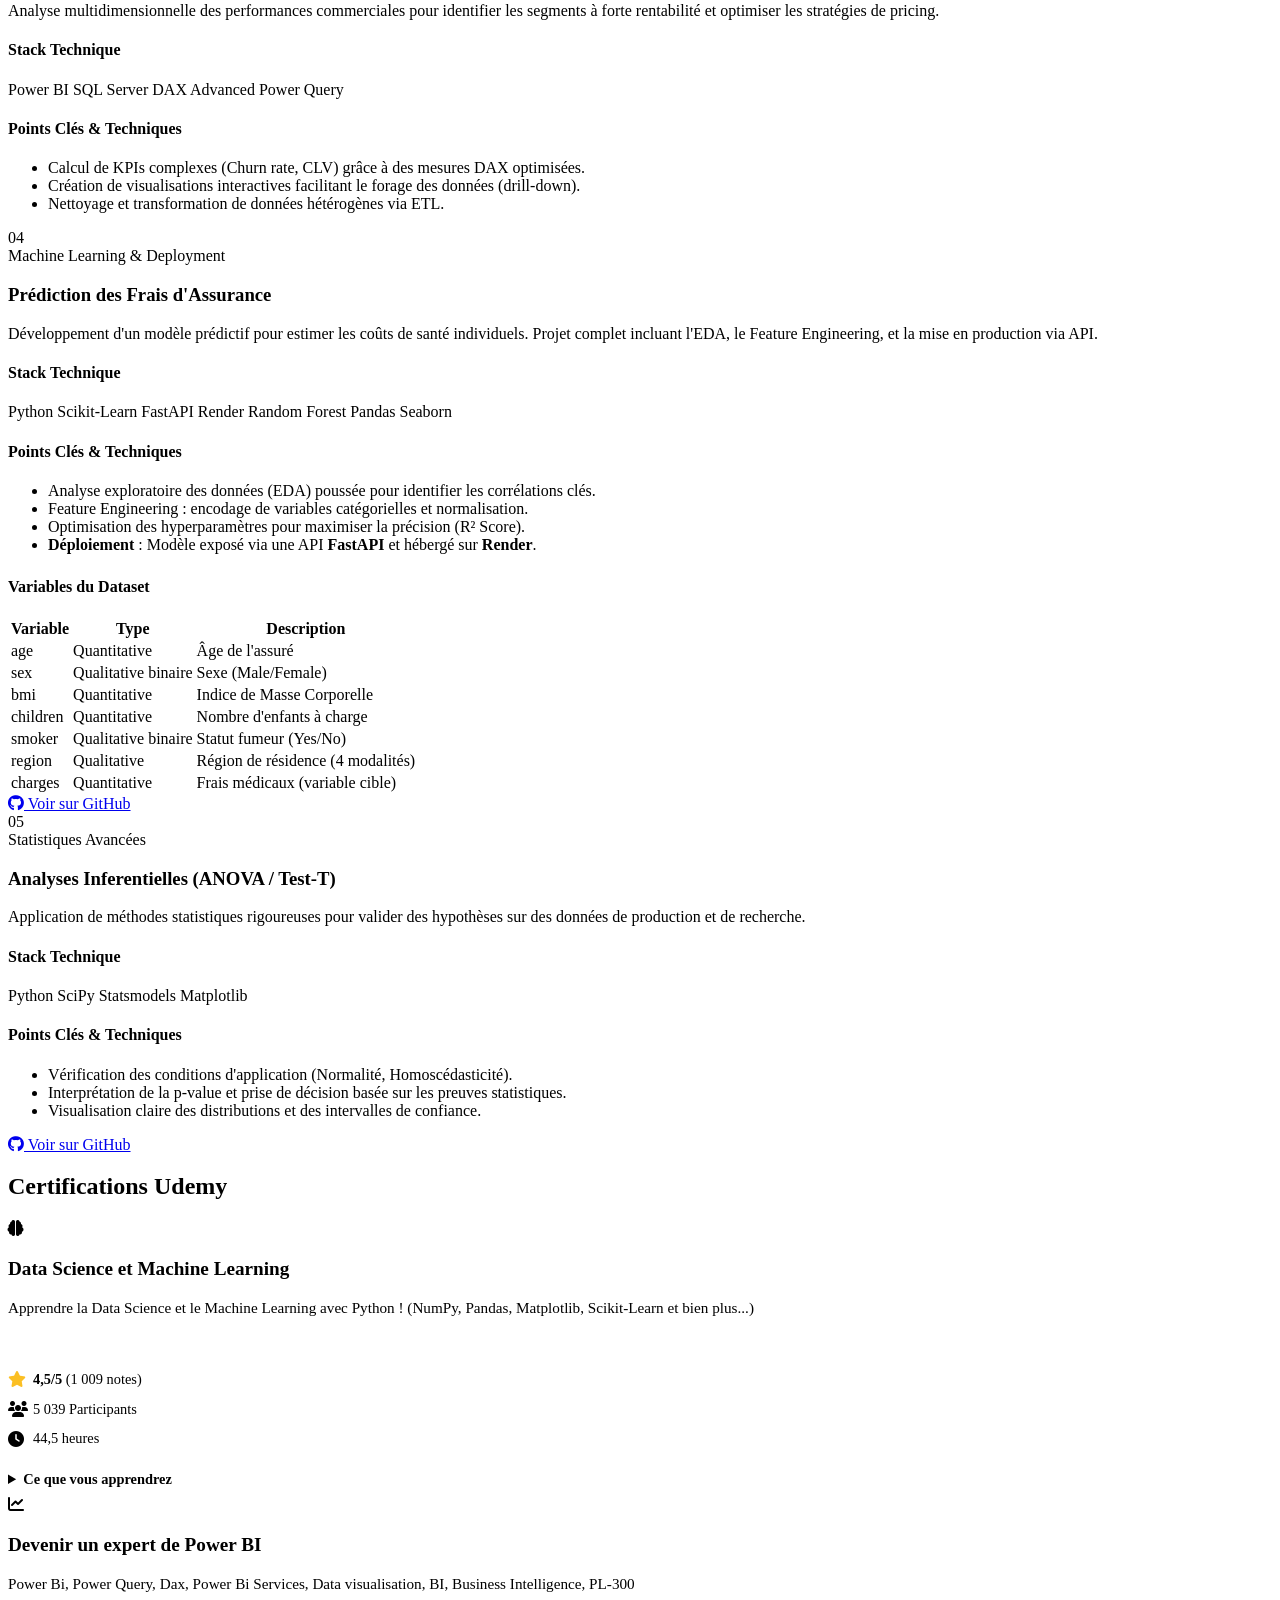
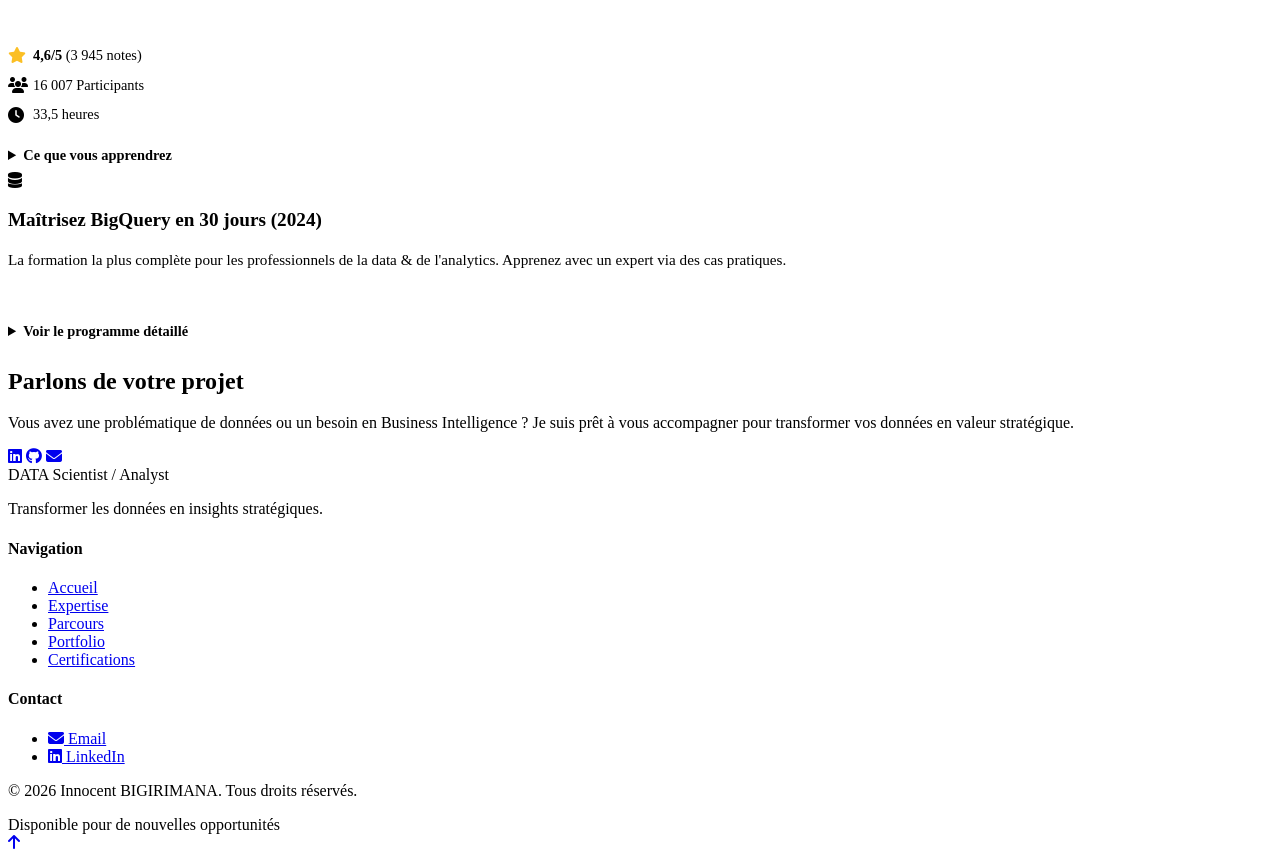
==== commit 7c421cdc: "feat: add site favicon and update portfolio content formatting and dates" ====
--- a/index.html
+++ b/index.html
@@ -17,6 +17,9 @@
     <title>Innocent BIGIRIMANA | Data Analyst Portfolio</title>
     <meta name="description"
         content="Portfolio de Innocent BIGIRIMANA, Data Analyst expert en BI, Python et SQL. Découvrez mes projets et ma méthodologie data-driven.">
+
+    <!-- Favicon -->
+    <link rel="icon" type="image/svg+xml" href="assets/favicon.svg">
 
     <!-- Google Fonts -->
     <link rel="preconnect" href="https://fonts.googleapis.com">
@@ -161,12 +164,15 @@
                                     <i class="fas fa-external-link-alt"></i>
                                 </a> • Burundi
                             </div>
-                            <span class="exp-date">Mars 2026 – Présent</span>
+                            <span class="exp-date">Mars 2026 – Juin 2026</span>
                         </div>
                         <ul>
-                            <li>Modéliser et créer des bases de données relationnelles pour le suivi épidémiologique de quatre maladies majeures : Mpox, Choléra, Rougeole et Paludisme.</li>
-                            <li>Développer et déployer des APIs REST robustes via FastAPI pour le partage des données et l'intégration avec d'autres systèmes de santé.</li>
-                            <li>Concevoir des dictionnaires de données détaillés pour chaque maladie, incluant les descriptions, les limites et les conditions d'accès aux informations.</li>
+                            <li>Modéliser et créer des bases de données relationnelles pour le suivi épidémiologique de
+                                quatre maladies majeures : Mpox, Choléra, Rougeole et Paludisme.</li>
+                            <li>Développer et déployer des APIs REST robustes via FastAPI pour le partage des données et
+                                l'intégration avec d'autres systèmes de santé.</li>
+                            <li>Concevoir des dictionnaires de données détaillés pour chaque maladie, incluant les
+                                descriptions, les limites et les conditions d'accès aux informations.</li>
                         </ul>
                         <div class="exp-tech-stack">
                             <h4>Technologies & Outils</h4>
@@ -573,36 +579,59 @@
                 <div class="underline"></div>
             </div>
             <div class="skills-grid" style="grid-template-columns: repeat(auto-fit, minmax(300px, 1fr));">
-                
+
                 <!-- Certificate 1 -->
                 <div class="data-card skill-category reveal">
                     <i class="fas fa-brain"></i>
                     <h3 style="font-size: 1.2rem;">Data Science et Machine Learning</h3>
                     <p style="font-size: 0.95rem; color: var(--text-main); margin-bottom: 1.5rem; min-height: 48px;">
-                        Apprendre la Data Science et le Machine Learning avec Python ! (NumPy, Pandas, Matplotlib, Scikit-Learn et bien plus...)
+                        Apprendre la Data Science et le Machine Learning avec Python ! (NumPy, Pandas, Matplotlib,
+                        Scikit-Learn et bien plus...)
                     </p>
-                    <div style="font-size: 0.9rem; color: var(--text-muted); display: flex; flex-direction: column; gap: 0.8rem; margin-bottom: 1.5rem;">
-                        <span style="display: flex; align-items: center;"><i class="fas fa-star" style="color: #fbbf24; font-size: 1rem; width: 25px; margin: 0;"></i> <strong style="color: var(--text-bright);">4,5/5</strong>&nbsp;(1 009 notes)</span>
-                        <span style="display: flex; align-items: center;"><i class="fas fa-users" style="color: var(--primary); font-size: 1rem; width: 25px; margin: 0;"></i> 5 039 Participants</span>
-                        <span style="display: flex; align-items: center;"><i class="fas fa-clock" style="color: var(--primary); font-size: 1rem; width: 25px; margin: 0;"></i> 44,5 heures</span>
+                    <div
+                        style="font-size: 0.9rem; color: var(--text-muted); display: flex; flex-direction: column; gap: 0.8rem; margin-bottom: 1.5rem;">
+                        <span style="display: flex; align-items: center;"><i class="fas fa-star"
+                                style="color: #fbbf24; font-size: 1rem; width: 25px; margin: 0;"></i> <strong
+                                style="color: var(--text-bright);">4,5/5</strong>&nbsp;(1 009 notes)</span>
+                        <span style="display: flex; align-items: center;"><i class="fas fa-users"
+                                style="color: var(--primary); font-size: 1rem; width: 25px; margin: 0;"></i> 5 039
+                            Participants</span>
+                        <span style="display: flex; align-items: center;"><i class="fas fa-clock"
+                                style="color: var(--primary); font-size: 1rem; width: 25px; margin: 0;"></i> 44,5
+                            heures</span>
                     </div>
 
                     <details style="font-size: 0.9rem; color: var(--text-muted);">
-                        <summary style="cursor: pointer; color: var(--primary); font-weight: 600; outline: none; margin-bottom: 0.5rem; transition: color 0.3s;">Ce que vous apprendrez</summary>
+                        <summary
+                            style="cursor: pointer; color: var(--primary); font-weight: 600; outline: none; margin-bottom: 0.5rem; transition: color 0.3s;">
+                            Ce que vous apprendrez</summary>
                         <ul style="margin-top: 1rem;">
-                            <li><i class="fas fa-caret-right" style="color: var(--primary);"></i> Maîtriser les compétences essentielles en Data Science</li>
-                            <li><i class="fas fa-caret-right" style="color: var(--primary);"></i> Comprendre le Machine Learning en profondeur</li>
-                            <li><i class="fas fa-caret-right" style="color: var(--primary);"></i> Répliquer des situations du monde réel et rapports</li>
-                            <li><i class="fas fa-caret-right" style="color: var(--primary);"></i> NumPy pour le traitement numérique avec Python</li>
-                            <li><i class="fas fa-caret-right" style="color: var(--primary);"></i> Feature engineering sur des études de cas réels</li>
-                            <li><i class="fas fa-caret-right" style="color: var(--primary);"></i> Pandas pour la manipulation de données</li>
-                            <li><i class="fas fa-caret-right" style="color: var(--primary);"></i> ML supervisé : modèles de classification</li>
-                            <li><i class="fas fa-caret-right" style="color: var(--primary);"></i> Matplotlib pour les visualisations personnalisées</li>
-                            <li><i class="fas fa-caret-right" style="color: var(--primary);"></i> ML : modèles de régression (valeurs continues)</li>
-                            <li><i class="fas fa-caret-right" style="color: var(--primary);"></i> Seaborn pour les diagrammes statistiques</li>
-                            <li><i class="fas fa-caret-right" style="color: var(--primary);"></i> Construire un portfolio de projets pour un CV efficace</li>
-                            <li><i class="fas fa-caret-right" style="color: var(--primary);"></i> Scikit-learn pour appliquer des algorithmes de ML</li>
-                            <li><i class="fas fa-caret-right" style="color: var(--primary);"></i> Meilleures pratiques pour traiter des datasets réels</li>
+                            <li><i class="fas fa-caret-right" style="color: var(--primary);"></i> Maîtriser les
+                                compétences essentielles en Data Science</li>
+                            <li><i class="fas fa-caret-right" style="color: var(--primary);"></i> Comprendre le Machine
+                                Learning en profondeur</li>
+                            <li><i class="fas fa-caret-right" style="color: var(--primary);"></i> Répliquer des
+                                situations du monde réel et rapports</li>
+                            <li><i class="fas fa-caret-right" style="color: var(--primary);"></i> NumPy pour le
+                                traitement numérique avec Python</li>
+                            <li><i class="fas fa-caret-right" style="color: var(--primary);"></i> Feature engineering
+                                sur des études de cas réels</li>
+                            <li><i class="fas fa-caret-right" style="color: var(--primary);"></i> Pandas pour la
+                                manipulation de données</li>
+                            <li><i class="fas fa-caret-right" style="color: var(--primary);"></i> ML supervisé : modèles
+                                de classification</li>
+                            <li><i class="fas fa-caret-right" style="color: var(--primary);"></i> Matplotlib pour les
+                                visualisations personnalisées</li>
+                            <li><i class="fas fa-caret-right" style="color: var(--primary);"></i> ML : modèles de
+                                régression (valeurs continues)</li>
+                            <li><i class="fas fa-caret-right" style="color: var(--primary);"></i> Seaborn pour les
+                                diagrammes statistiques</li>
+                            <li><i class="fas fa-caret-right" style="color: var(--primary);"></i> Construire un
+                                portfolio de projets pour un CV efficace</li>
+                            <li><i class="fas fa-caret-right" style="color: var(--primary);"></i> Scikit-learn pour
+                                appliquer des algorithmes de ML</li>
+                            <li><i class="fas fa-caret-right" style="color: var(--primary);"></i> Meilleures pratiques
+                                pour traiter des datasets réels</li>
                         </ul>
                     </details>
                 </div>
@@ -612,27 +641,45 @@
                     <i class="fas fa-chart-line"></i>
                     <h3 style="font-size: 1.2rem;">Devenir un expert de Power BI</h3>
                     <p style="font-size: 0.95rem; color: var(--text-main); margin-bottom: 1.5rem; min-height: 48px;">
-                        Power Bi, Power Query, Dax, Power Bi Services, Data visualisation, BI, Business Intelligence, PL-300
+                        Power Bi, Power Query, Dax, Power Bi Services, Data visualisation, BI, Business Intelligence,
+                        PL-300
                     </p>
-                    <div style="font-size: 0.9rem; color: var(--text-muted); display: flex; flex-direction: column; gap: 0.8rem; margin-bottom: 1.5rem;">
-                        <span style="display: flex; align-items: center;"><i class="fas fa-star" style="color: #fbbf24; font-size: 1rem; width: 25px; margin: 0;"></i> <strong style="color: var(--text-bright);">4,6/5</strong>&nbsp;(3 945 notes)</span>
-                        <span style="display: flex; align-items: center;"><i class="fas fa-users" style="color: var(--primary); font-size: 1rem; width: 25px; margin: 0;"></i> 16 007 Participants</span>
-                        <span style="display: flex; align-items: center;"><i class="fas fa-clock" style="color: var(--primary); font-size: 1rem; width: 25px; margin: 0;"></i> 33,5 heures</span>
+                    <div
+                        style="font-size: 0.9rem; color: var(--text-muted); display: flex; flex-direction: column; gap: 0.8rem; margin-bottom: 1.5rem;">
+                        <span style="display: flex; align-items: center;"><i class="fas fa-star"
+                                style="color: #fbbf24; font-size: 1rem; width: 25px; margin: 0;"></i> <strong
+                                style="color: var(--text-bright);">4,6/5</strong>&nbsp;(3 945 notes)</span>
+                        <span style="display: flex; align-items: center;"><i class="fas fa-users"
+                                style="color: var(--primary); font-size: 1rem; width: 25px; margin: 0;"></i> 16 007
+                            Participants</span>
+                        <span style="display: flex; align-items: center;"><i class="fas fa-clock"
+                                style="color: var(--primary); font-size: 1rem; width: 25px; margin: 0;"></i> 33,5
+                            heures</span>
                     </div>
 
                     <details style="font-size: 0.9rem; color: var(--text-muted);">
-                        <summary style="cursor: pointer; color: var(--primary); font-weight: 600; outline: none; margin-bottom: 0.5rem; transition: color 0.3s;">Ce que vous apprendrez</summary>
+                        <summary
+                            style="cursor: pointer; color: var(--primary); font-weight: 600; outline: none; margin-bottom: 0.5rem; transition: color 0.3s;">
+                            Ce que vous apprendrez</summary>
                         <p style="margin-top: 0.5rem; margin-bottom: 1rem; color: var(--text-main); line-height: 1.6;">
-                            Formation complète de A à Z, orientée métier, pour nettoyer, modéliser et visualiser vos données (aucune compétence technique requise au départ).
+                            Formation complète de A à Z, orientée métier, pour nettoyer, modéliser et visualiser vos
+                            données (aucune compétence technique requise au départ).
                         </p>
                         <ul style="margin-top: 1rem;">
-                            <li><i class="fas fa-caret-right" style="color: var(--primary);"></i> Nettoyer et transformer des données avec Power Query</li>
-                            <li><i class="fas fa-caret-right" style="color: var(--primary);"></i> Construire un modèle de données efficace (relations, faits, dimensions)</li>
-                            <li><i class="fas fa-caret-right" style="color: var(--primary);"></i> Maîtriser le langage DAX pour des indicateurs dynamiques et pertinents</li>
-                            <li><i class="fas fa-caret-right" style="color: var(--primary);"></i> Créer des tableaux de bord professionnels, lisibles et interactifs</li>
-                            <li><i class="fas fa-caret-right" style="color: var(--primary);"></i> Publier, partager et actualiser les rapports via Power BI Service</li>
-                            <li><i class="fas fa-caret-right" style="color: var(--primary);"></i> Bonnes pratiques de performance, d'accessibilité et de sécurité</li>
-                            <li><i class="fas fa-caret-right" style="color: var(--primary);"></i> Se préparer à la certification Microsoft PL-300</li>
+                            <li><i class="fas fa-caret-right" style="color: var(--primary);"></i> Nettoyer et
+                                transformer des données avec Power Query</li>
+                            <li><i class="fas fa-caret-right" style="color: var(--primary);"></i> Construire un modèle
+                                de données efficace (relations, faits, dimensions)</li>
+                            <li><i class="fas fa-caret-right" style="color: var(--primary);"></i> Maîtriser le langage
+                                DAX pour des indicateurs dynamiques et pertinents</li>
+                            <li><i class="fas fa-caret-right" style="color: var(--primary);"></i> Créer des tableaux de
+                                bord professionnels, lisibles et interactifs</li>
+                            <li><i class="fas fa-caret-right" style="color: var(--primary);"></i> Publier, partager et
+                                actualiser les rapports via Power BI Service</li>
+                            <li><i class="fas fa-caret-right" style="color: var(--primary);"></i> Bonnes pratiques de
+                                performance, d'accessibilité et de sécurité</li>
+                            <li><i class="fas fa-caret-right" style="color: var(--primary);"></i> Se préparer à la
+                                certification Microsoft PL-300</li>
                         </ul>
                     </details>
                 </div>
@@ -642,22 +689,34 @@
                     <i class="fas fa-database"></i>
                     <h3 style="font-size: 1.2rem;">Maîtrisez BigQuery en 30 jours (2024)</h3>
                     <p style="font-size: 0.95rem; color: var(--text-main); margin-bottom: 1.5rem; min-height: 48px;">
-                        La formation la plus complète pour les professionnels de la data & de l'analytics. Apprenez avec un expert via des cas pratiques.
+                        La formation la plus complète pour les professionnels de la data & de l'analytics. Apprenez avec
+                        un expert via des cas pratiques.
                     </p>
                     <details style="font-size: 0.9rem; color: var(--text-muted);">
-                        <summary style="cursor: pointer; color: var(--primary); font-weight: 600; outline: none; margin-bottom: 0.5rem; transition: color 0.3s;">Voir le programme détaillé</summary>
+                        <summary
+                            style="cursor: pointer; color: var(--primary); font-weight: 600; outline: none; margin-bottom: 0.5rem; transition: color 0.3s;">
+                            Voir le programme détaillé</summary>
                         <ul style="margin-top: 1rem;">
-                            <li><i class="fas fa-caret-right" style="color: var(--primary);"></i> Introduction & Exploration de l'interface</li>
-                            <li><i class="fas fa-caret-right" style="color: var(--primary);"></i> Fondamentaux SQL & Fonctions clefs</li>
-                            <li><i class="fas fa-caret-right" style="color: var(--primary);"></i> Best practices & Concepts clefs</li>
-                            <li><i class="fas fa-caret-right" style="color: var(--primary);"></i> Exports Google Sheets & Cloud Storage</li>
+                            <li><i class="fas fa-caret-right" style="color: var(--primary);"></i> Introduction &
+                                Exploration de l'interface</li>
+                            <li><i class="fas fa-caret-right" style="color: var(--primary);"></i> Fondamentaux SQL &
+                                Fonctions clefs</li>
+                            <li><i class="fas fa-caret-right" style="color: var(--primary);"></i> Best practices &
+                                Concepts clefs</li>
+                            <li><i class="fas fa-caret-right" style="color: var(--primary);"></i> Exports Google Sheets
+                                & Cloud Storage</li>
                             <li><i class="fas fa-caret-right" style="color: var(--primary);"></i> NESTED tables</li>
-                            <li><i class="fas fa-caret-right" style="color: var(--primary);"></i> BigQuery pour Google Analytics (GA4/360)</li>
-                            <li><i class="fas fa-caret-right" style="color: var(--primary);"></i> Dashboards & reporting</li>
-                            <li><i class="fas fa-caret-right" style="color: var(--primary);"></i> BigQuery & Python (Data Engineering)</li>
-                        </ul>
-                        <div style="margin-top: 1.5rem; padding-top: 1rem; border-top: 1px solid var(--border); display: flex; align-items: center; gap: 0.8rem;">
-                            <i class="fas fa-file-pdf" style="color: #ef4444; font-size: 1.5rem; margin: 0; width: auto;"></i>
+                            <li><i class="fas fa-caret-right" style="color: var(--primary);"></i> BigQuery pour Google
+                                Analytics (GA4/360)</li>
+                            <li><i class="fas fa-caret-right" style="color: var(--primary);"></i> Dashboards & reporting
+                            </li>
+                            <li><i class="fas fa-caret-right" style="color: var(--primary);"></i> BigQuery & Python
+                                (Data Engineering)</li>
+                        </ul>
+                        <div
+                            style="margin-top: 1.5rem; padding-top: 1rem; border-top: 1px solid var(--border); display: flex; align-items: center; gap: 0.8rem;">
+                            <i class="fas fa-file-pdf"
+                                style="color: #ef4444; font-size: 1.5rem; margin: 0; width: auto;"></i>
                             <span style="color: var(--text-main);">Support de formation fourni (PDF de 276 pages)</span>
                         </div>
                     </details>
@@ -680,7 +739,7 @@
                                 class="fab fa-linkedin"></i></a>
                         <a href="https://github.com/bigirimanainnocent12" target="_blank" title="GitHub"><i
                                 class="fab fa-github"></i></a>
-                        <a href="mailto:votre@email.com" title="Email"><i class="fas fa-envelope"></i></a>
+                        <a href="mailto:gatoziinnocent@gmail.com" title="Email"><i class="fas fa-envelope"></i></a>
                     </div>
                 </div>
             </div>
@@ -713,7 +772,7 @@
                 <div class="footer-contact">
                     <h4>Contact</h4>
                     <ul>
-                        <li><a href="mailto:votre@email.com"><i class="fas fa-envelope"></i> Email</a></li>
+                        <li><a href="mailto:gatoziinnocent@gmail.com"><i class="fas fa-envelope"></i> Email</a></li>
                         <li><a href="https://www.linkedin.com/in/bigirimana-innocent" target="_blank"><i
                                     class="fab fa-linkedin"></i> LinkedIn</a></li>
                     </ul>
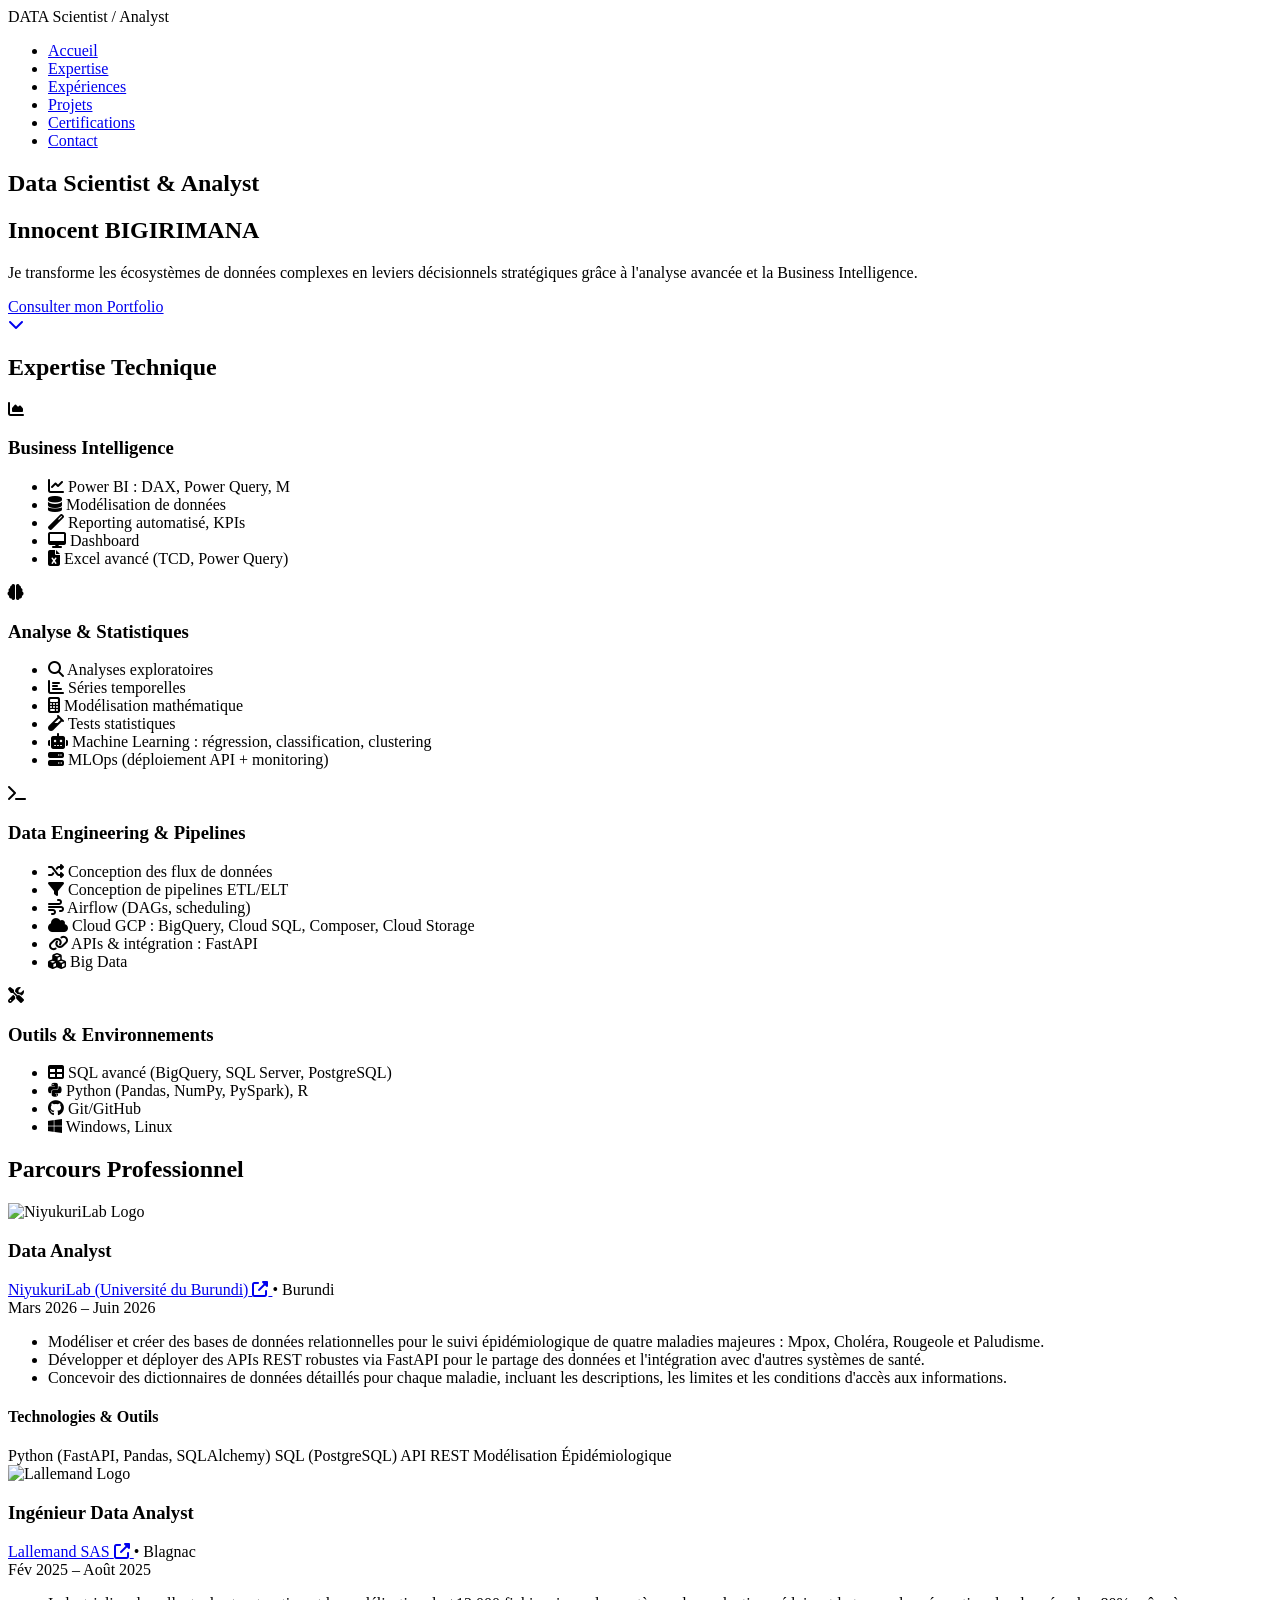
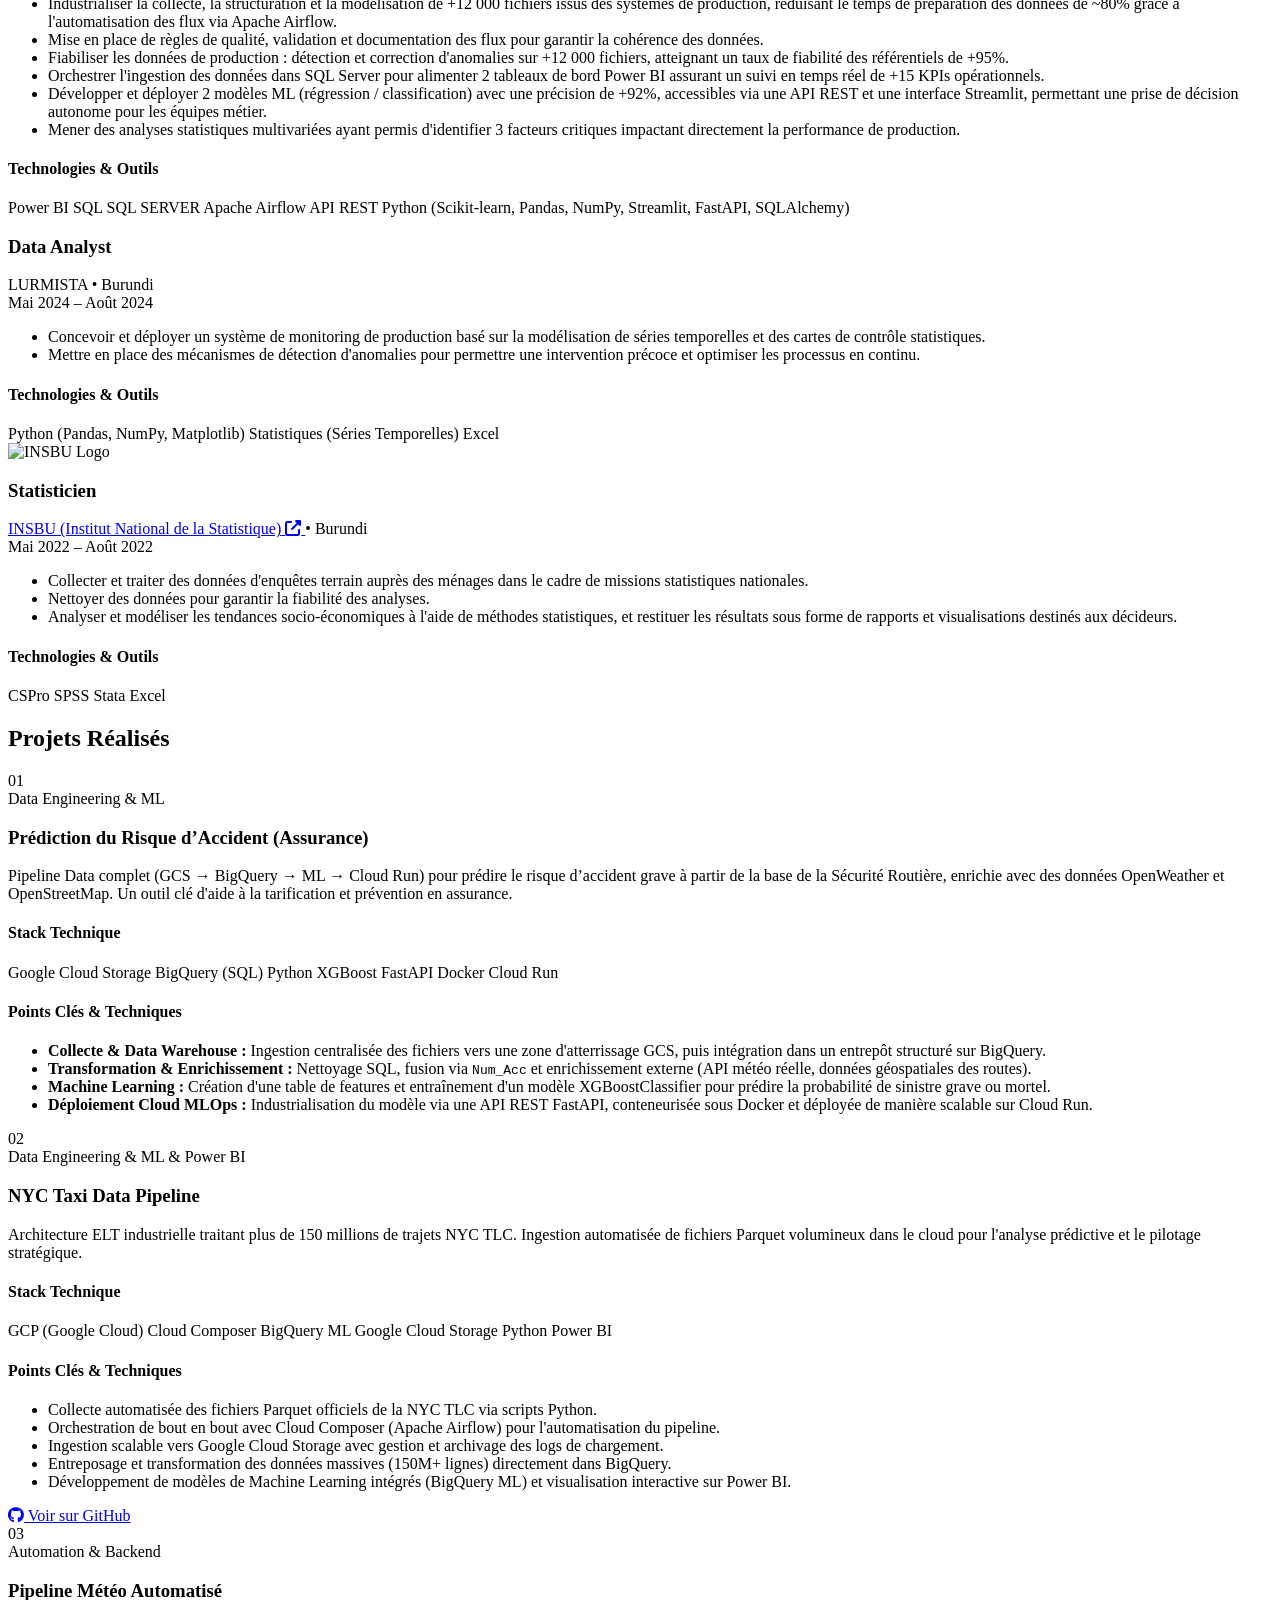
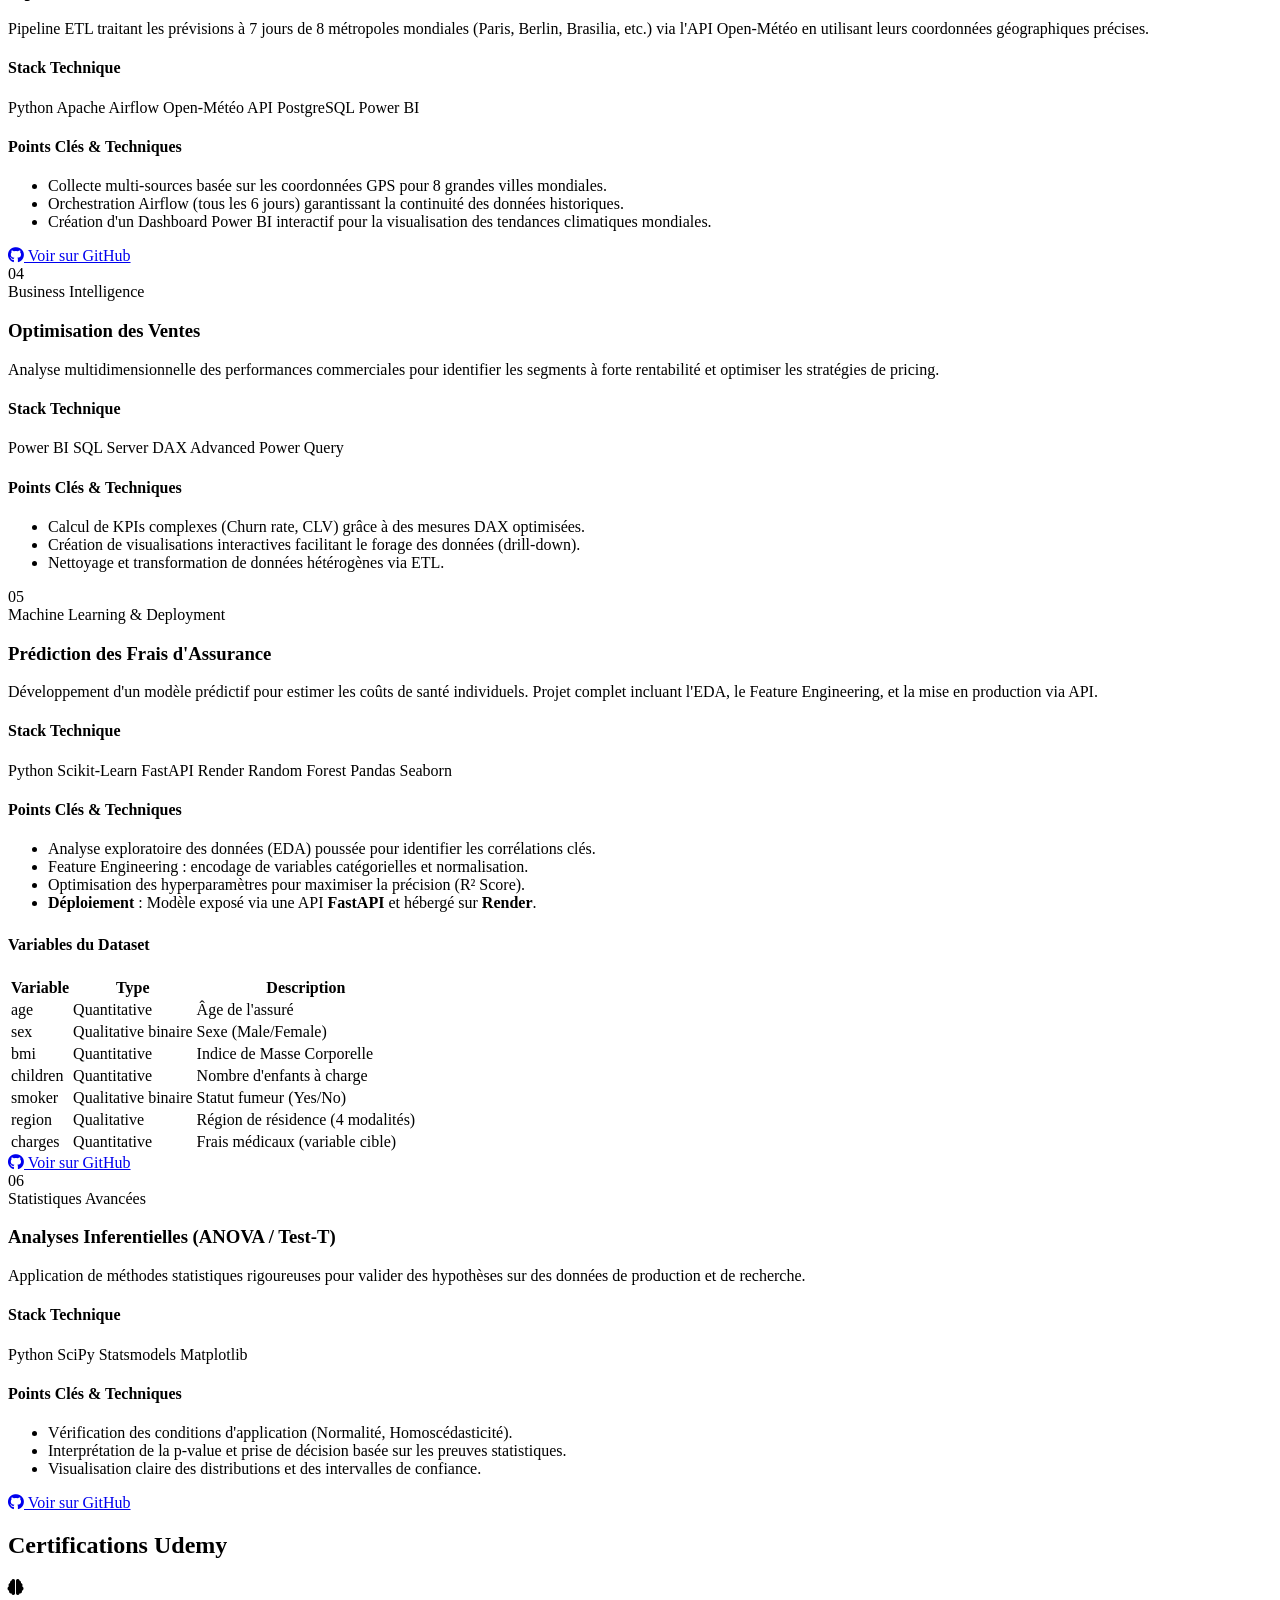
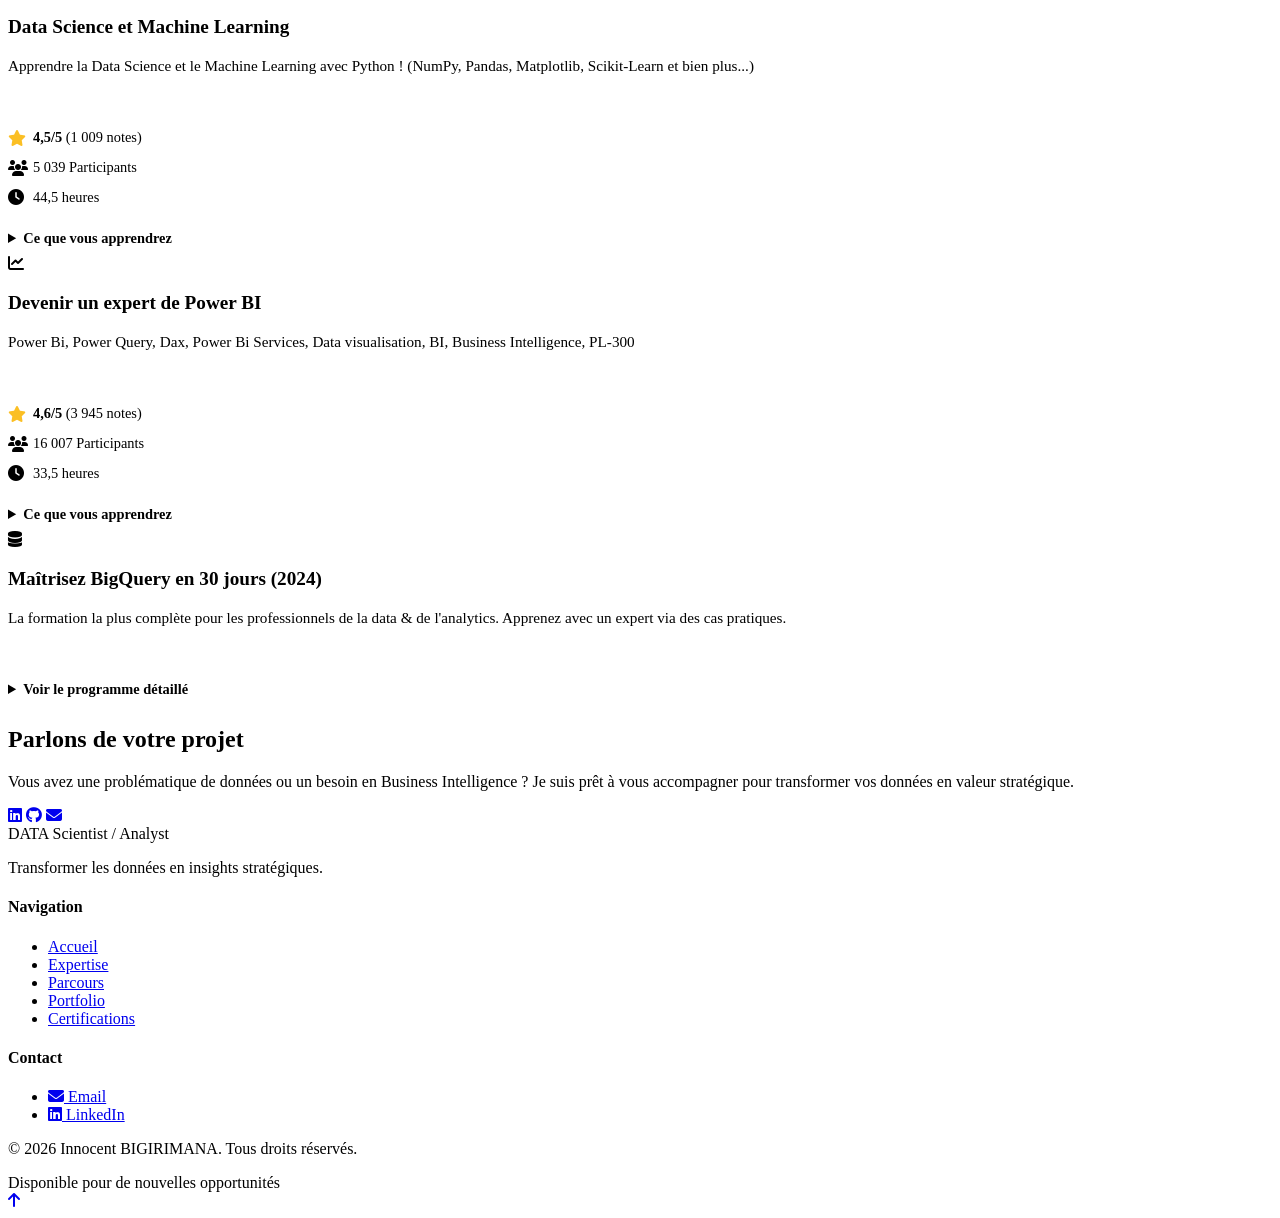
==== commit 0dd75105: "feat: add project "Prédiction du Risque d'Accident Automobile" and update project numbering" ====
--- a/index.html
+++ b/index.html
@@ -307,9 +307,44 @@
                 <div class="underline"></div>
             </div>
             <div class="projects-list">
+                <!-- Project: Prédiction du Risque d'Accident Automobile -->
+                <div class="project-item reveal">
+                    <div class="project-number">01</div>
+                    <div class="project-details">
+                        <div class="project-header">
+                            <span class="project-category">Data Engineering & ML</span>
+                            <h3>Prédiction du Risque d’Accident (Assurance)</h3>
+                        </div>
+                        <p class="project-desc">Pipeline Data complet (GCS → BigQuery → ML → Cloud Run) pour prédire le risque d’accident grave à partir de la base de la Sécurité Routière, enrichie avec des données OpenWeather et OpenStreetMap. Un outil clé d'aide à la tarification et prévention en assurance.</p>
+
+                        <div class="project-tech-stack">
+                            <h4>Stack Technique</h4>
+                            <div class="tech-tags">
+                                <span>Google Cloud Storage</span>
+                                <span>BigQuery (SQL)</span>
+                                <span>Python</span>
+                                <span>XGBoost</span>
+                                <span>FastAPI</span>
+                                <span>Docker</span>
+                                <span>Cloud Run</span>
+                            </div>
+                        </div>
+
+                        <div class="project-achievements">
+                            <h4>Points Clés & Techniques</h4>
+                            <ul>
+                                <li><strong>Collecte & Data Warehouse :</strong> Ingestion centralisée des fichiers vers une zone d'atterrissage GCS, puis intégration dans un entrepôt structuré sur BigQuery.</li>
+                                <li><strong>Transformation & Enrichissement :</strong> Nettoyage SQL, fusion via <code>Num_Acc</code> et enrichissement externe (API météo réelle, données géospatiales des routes).</li>
+                                <li><strong>Machine Learning :</strong> Création d'une table de features et entraînement d'un modèle XGBoostClassifier pour prédire la probabilité de sinistre grave ou mortel.</li>
+                                <li><strong>Déploiement Cloud MLOps :</strong> Industrialisation du modèle via une API REST FastAPI, conteneurisée sous Docker et déployée de manière scalable sur Cloud Run.</li>
+                            </ul>
+                        </div>
+                    </div>
+                </div>
+
                 <!-- Project: NYC Taxi Data Pipeline -->
                 <div class="project-item reveal">
-                    <div class="project-number">01</div>
+                    <div class="project-number">02</div>
                     <div class="project-details">
                         <div class="project-header">
                             <span class="project-category">Data Engineering & ML & Power BI </span>
@@ -358,7 +393,7 @@
 
                 <!-- Project: Pipeline Météo Automatisé -->
                 <div class="project-item reveal">
-                    <div class="project-number">02</div>
+                    <div class="project-number">03</div>
                     <div class="project-details">
                         <div class="project-header">
                             <span class="project-category">Automation & Backend</span>
@@ -402,7 +437,7 @@
 
             <!-- Project: Optimisation des Ventes -->
             <div class="project-item reveal">
-                <div class="project-number">03</div>
+                <div class="project-number">04</div>
                 <div class="project-details">
                     <div class="project-header">
                         <span class="project-category">Business Intelligence</span>
@@ -435,7 +470,7 @@
 
             <!-- Project: Prédiction des Frais d'Assurance -->
             <div class="project-item reveal">
-                <div class="project-number">04</div>
+                <div class="project-number">05</div>
                 <div class="project-details">
                     <div class="project-header">
                         <span class="project-category">Machine Learning & Deployment</span>
@@ -531,7 +566,7 @@
 
             <!-- Project: Analyse Statistique (ANOVA & Test-T) -->
             <div class="project-item reveal">
-                <div class="project-number">05</div>
+                <div class="project-number">06</div>
                 <div class="project-details">
                     <div class="project-header">
                         <span class="project-category">Statistiques Avancées</span>
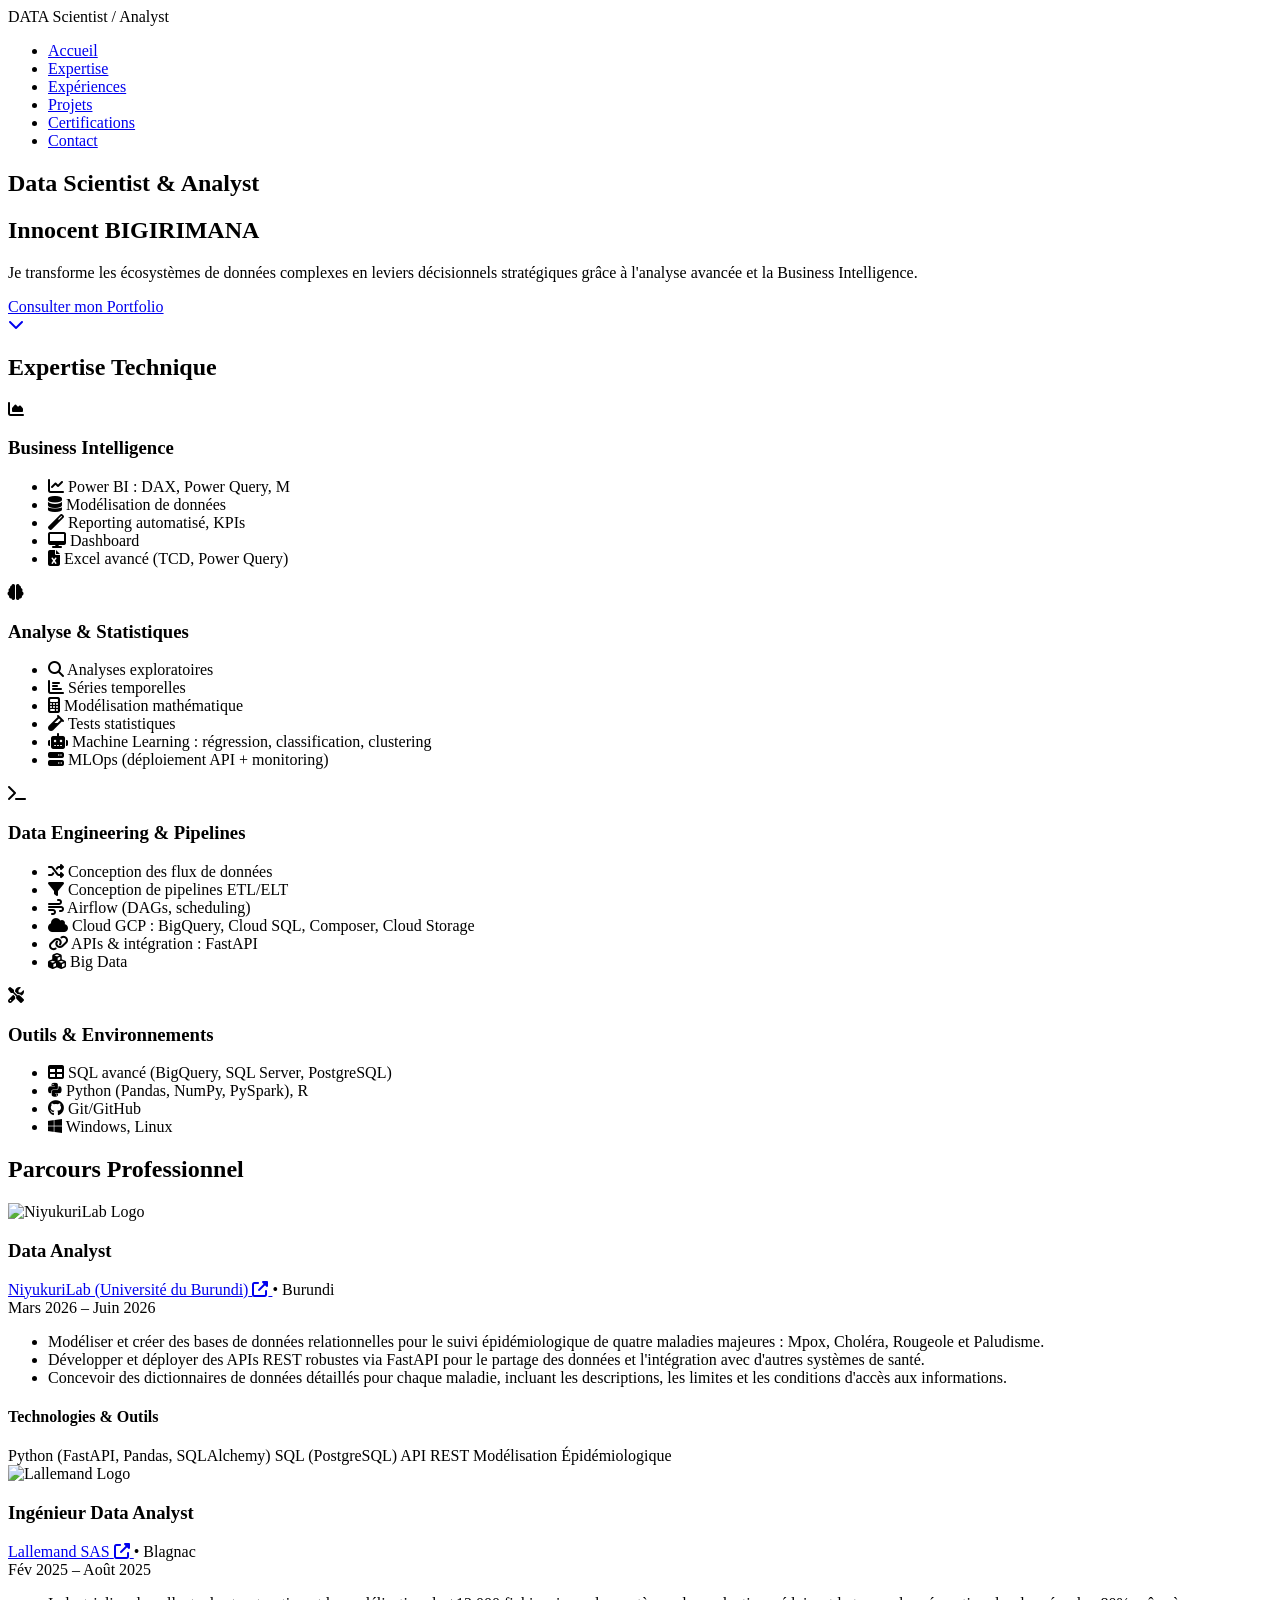
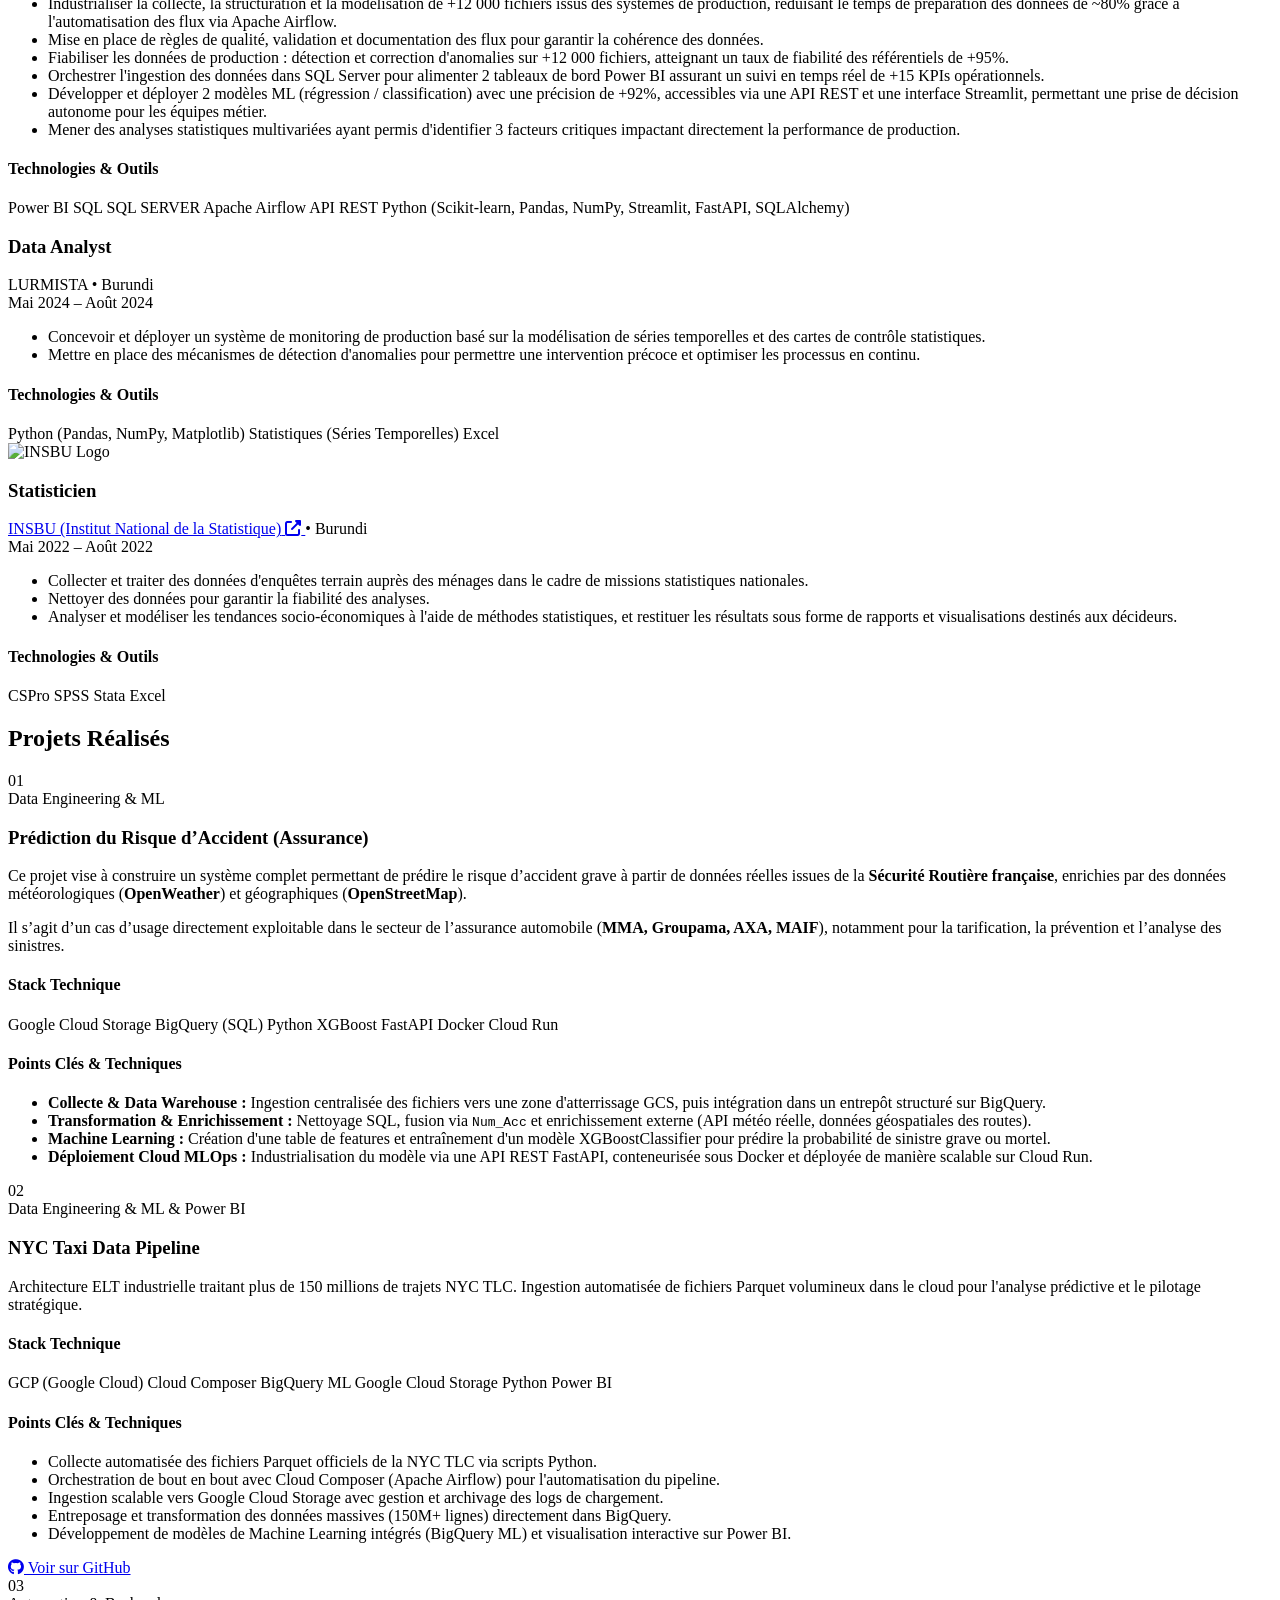
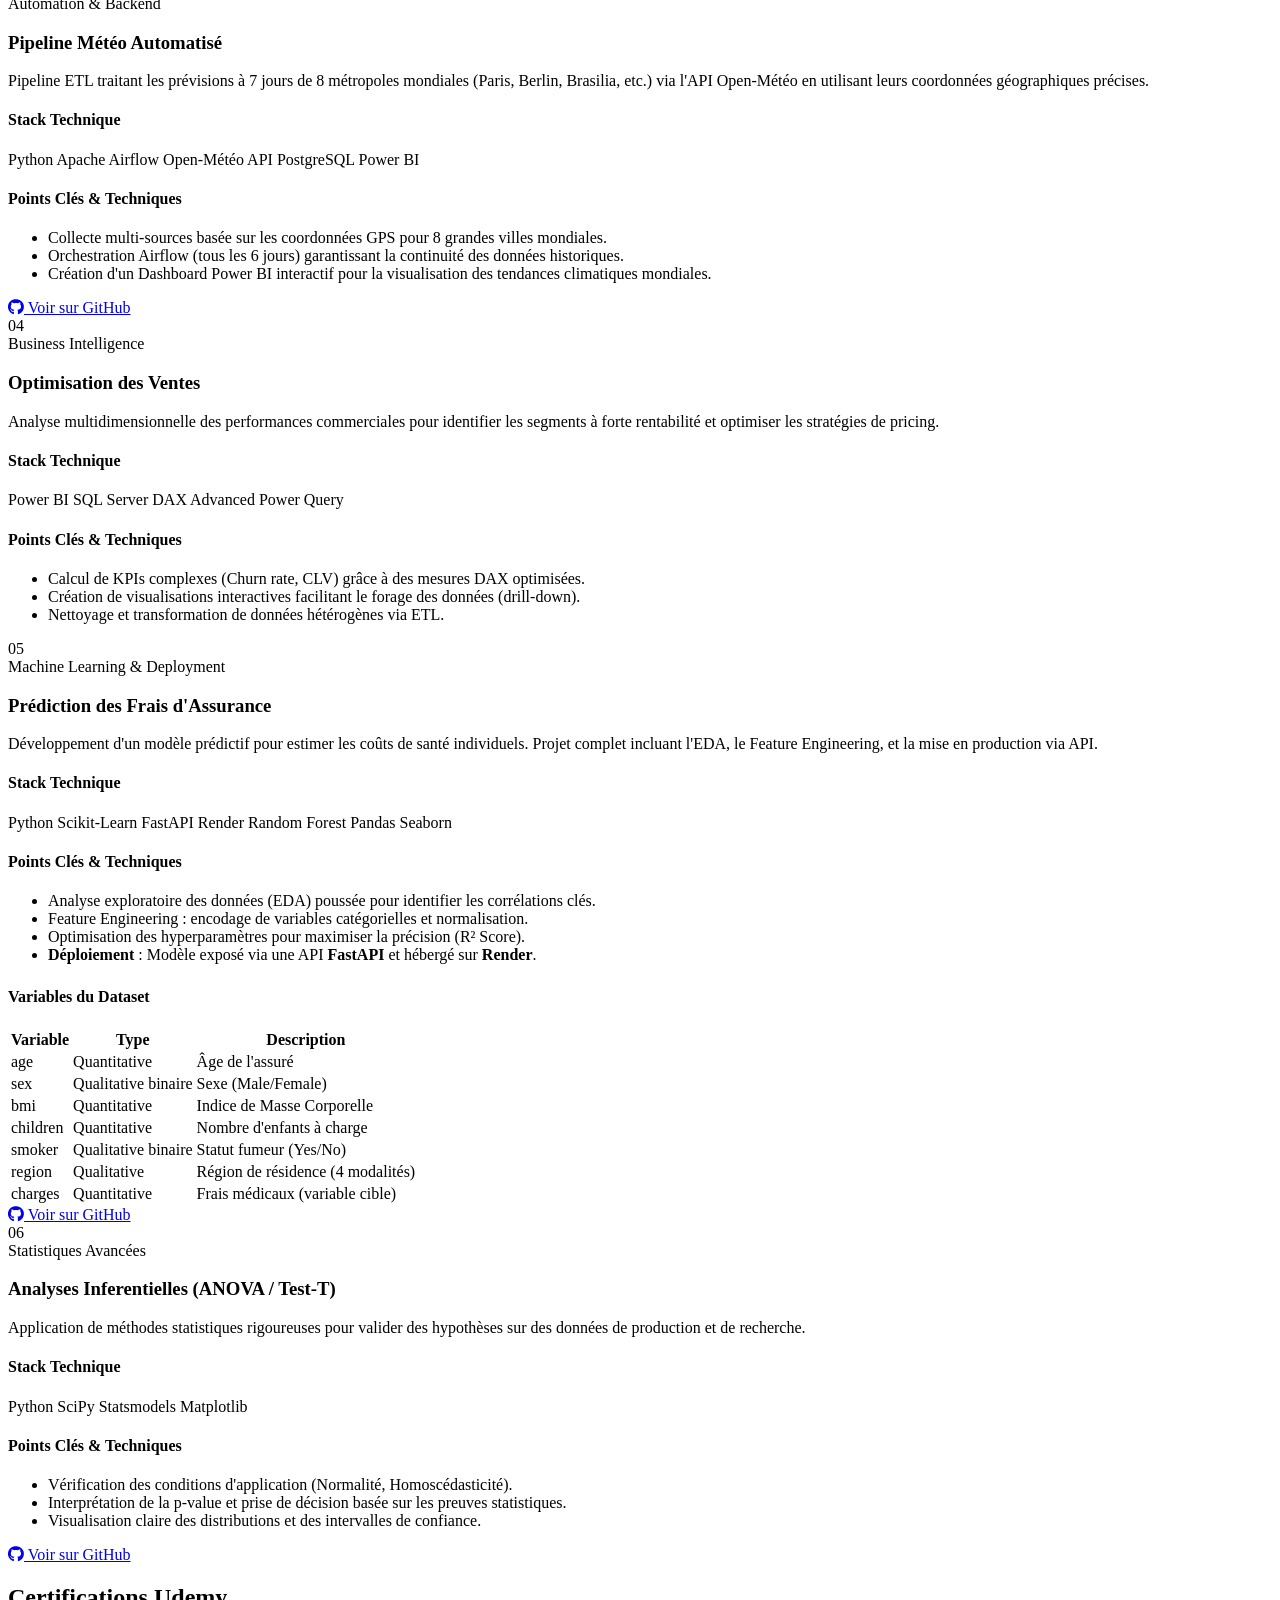
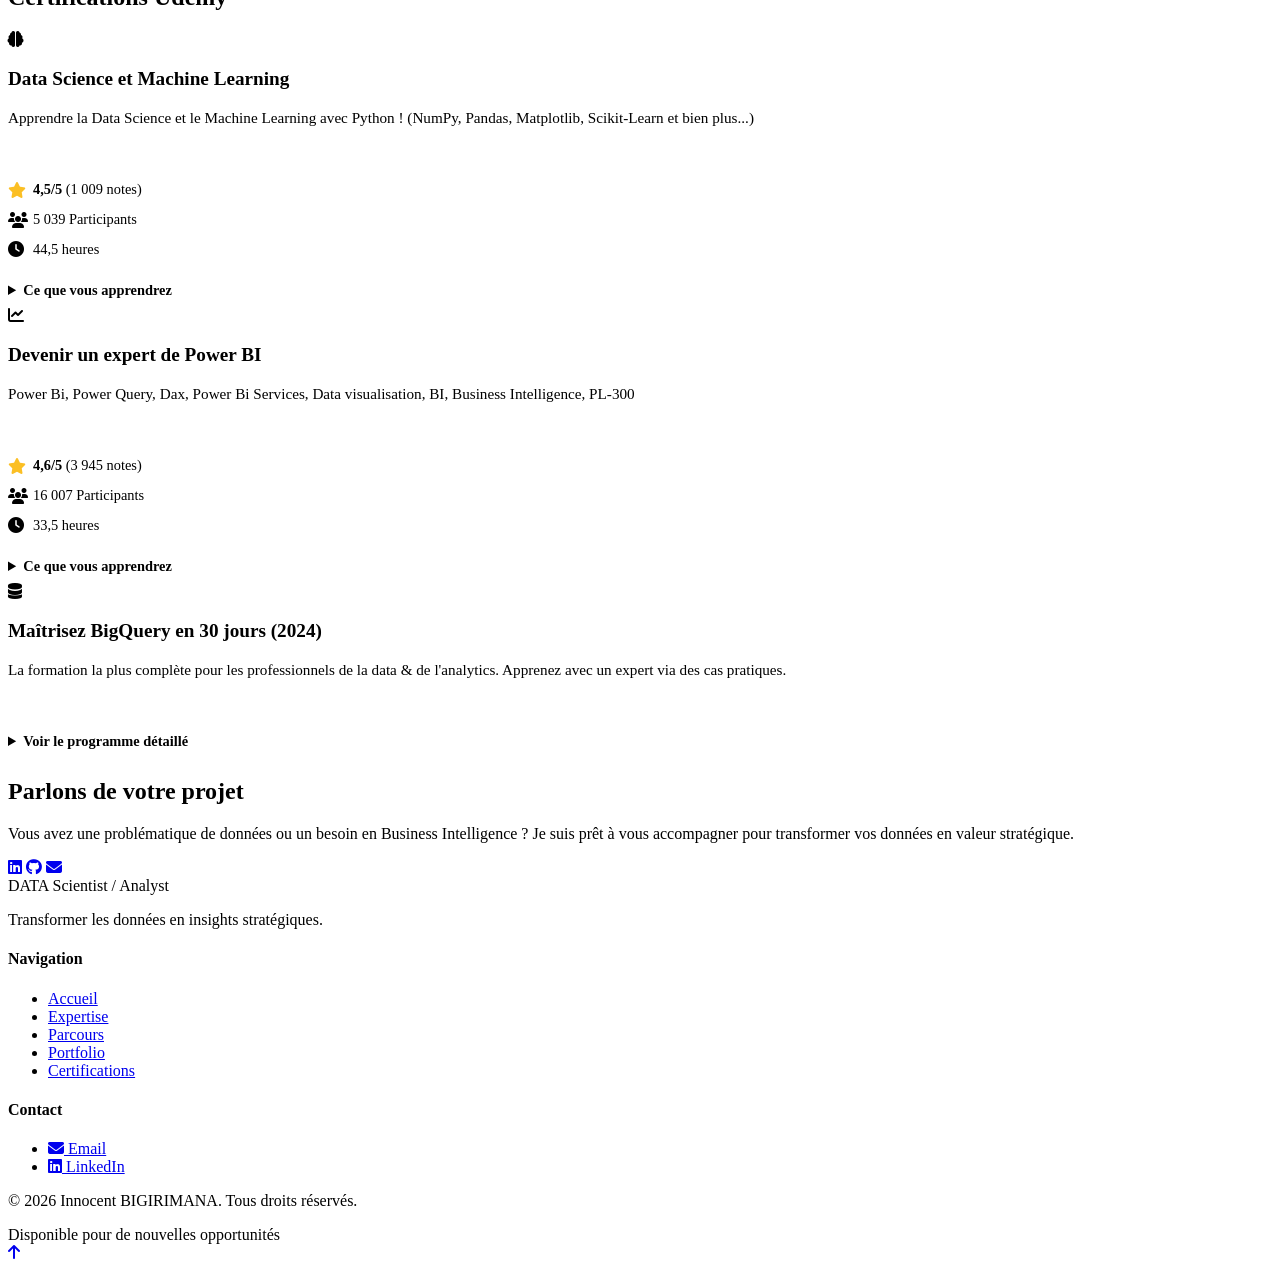
==== commit 507e06e2: "feat: expand project description with detailed methodology and insurance industry use cases" ====
--- a/index.html
+++ b/index.html
@@ -315,7 +315,10 @@
                             <span class="project-category">Data Engineering & ML</span>
                             <h3>Prédiction du Risque d’Accident (Assurance)</h3>
                         </div>
-                        <p class="project-desc">Pipeline Data complet (GCS → BigQuery → ML → Cloud Run) pour prédire le risque d’accident grave à partir de la base de la Sécurité Routière, enrichie avec des données OpenWeather et OpenStreetMap. Un outil clé d'aide à la tarification et prévention en assurance.</p>
+                        <div class="project-desc">
+                            <p>Ce projet vise à construire un système complet permettant de prédire le risque d’accident grave à partir de données réelles issues de la <strong>Sécurité Routière française</strong>, enrichies par des données météorologiques (<strong>OpenWeather</strong>) et géographiques (<strong>OpenStreetMap</strong>).</p>
+                            <p style="margin-top: 10px;">Il s’agit d’un cas d’usage directement exploitable dans le secteur de l’assurance automobile (<strong>MMA, Groupama, AXA, MAIF</strong>), notamment pour la tarification, la prévention et l’analyse des sinistres.</p>
+                        </div>
 
                         <div class="project-tech-stack">
                             <h4>Stack Technique</h4>
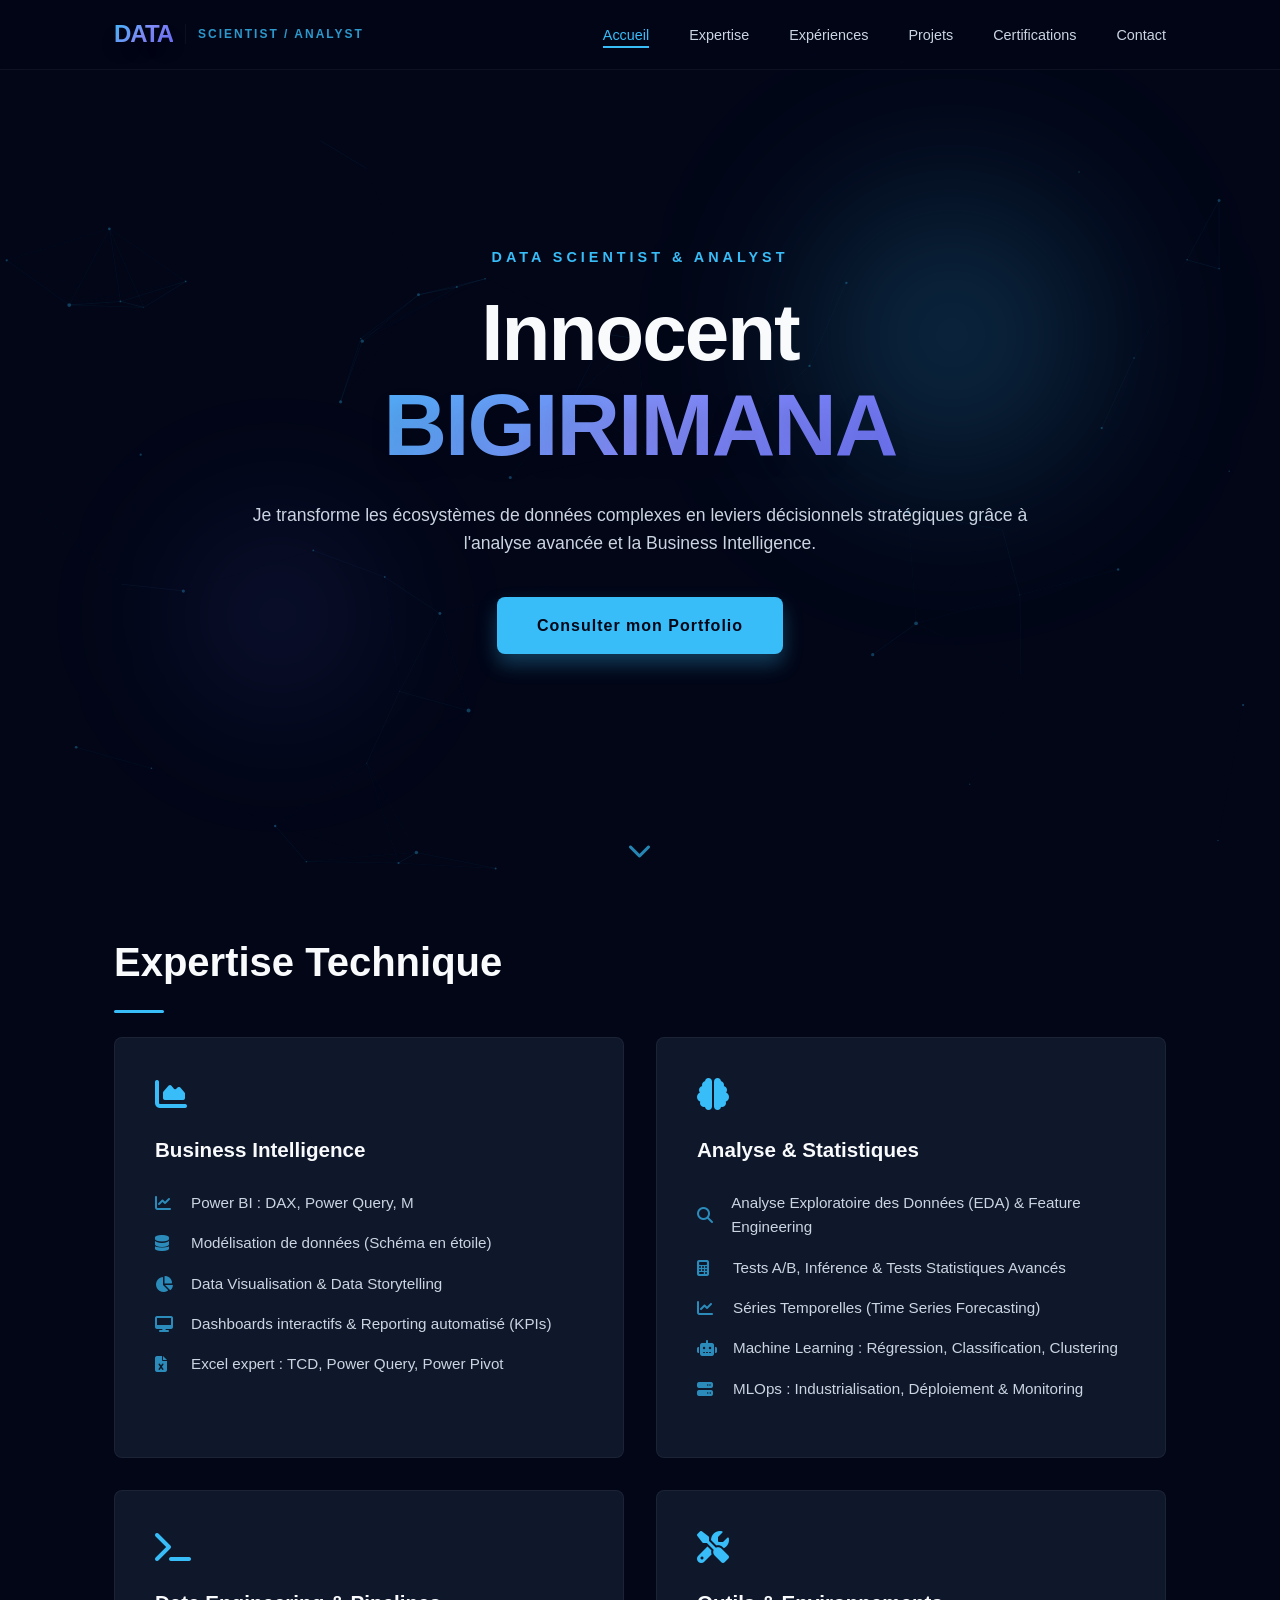
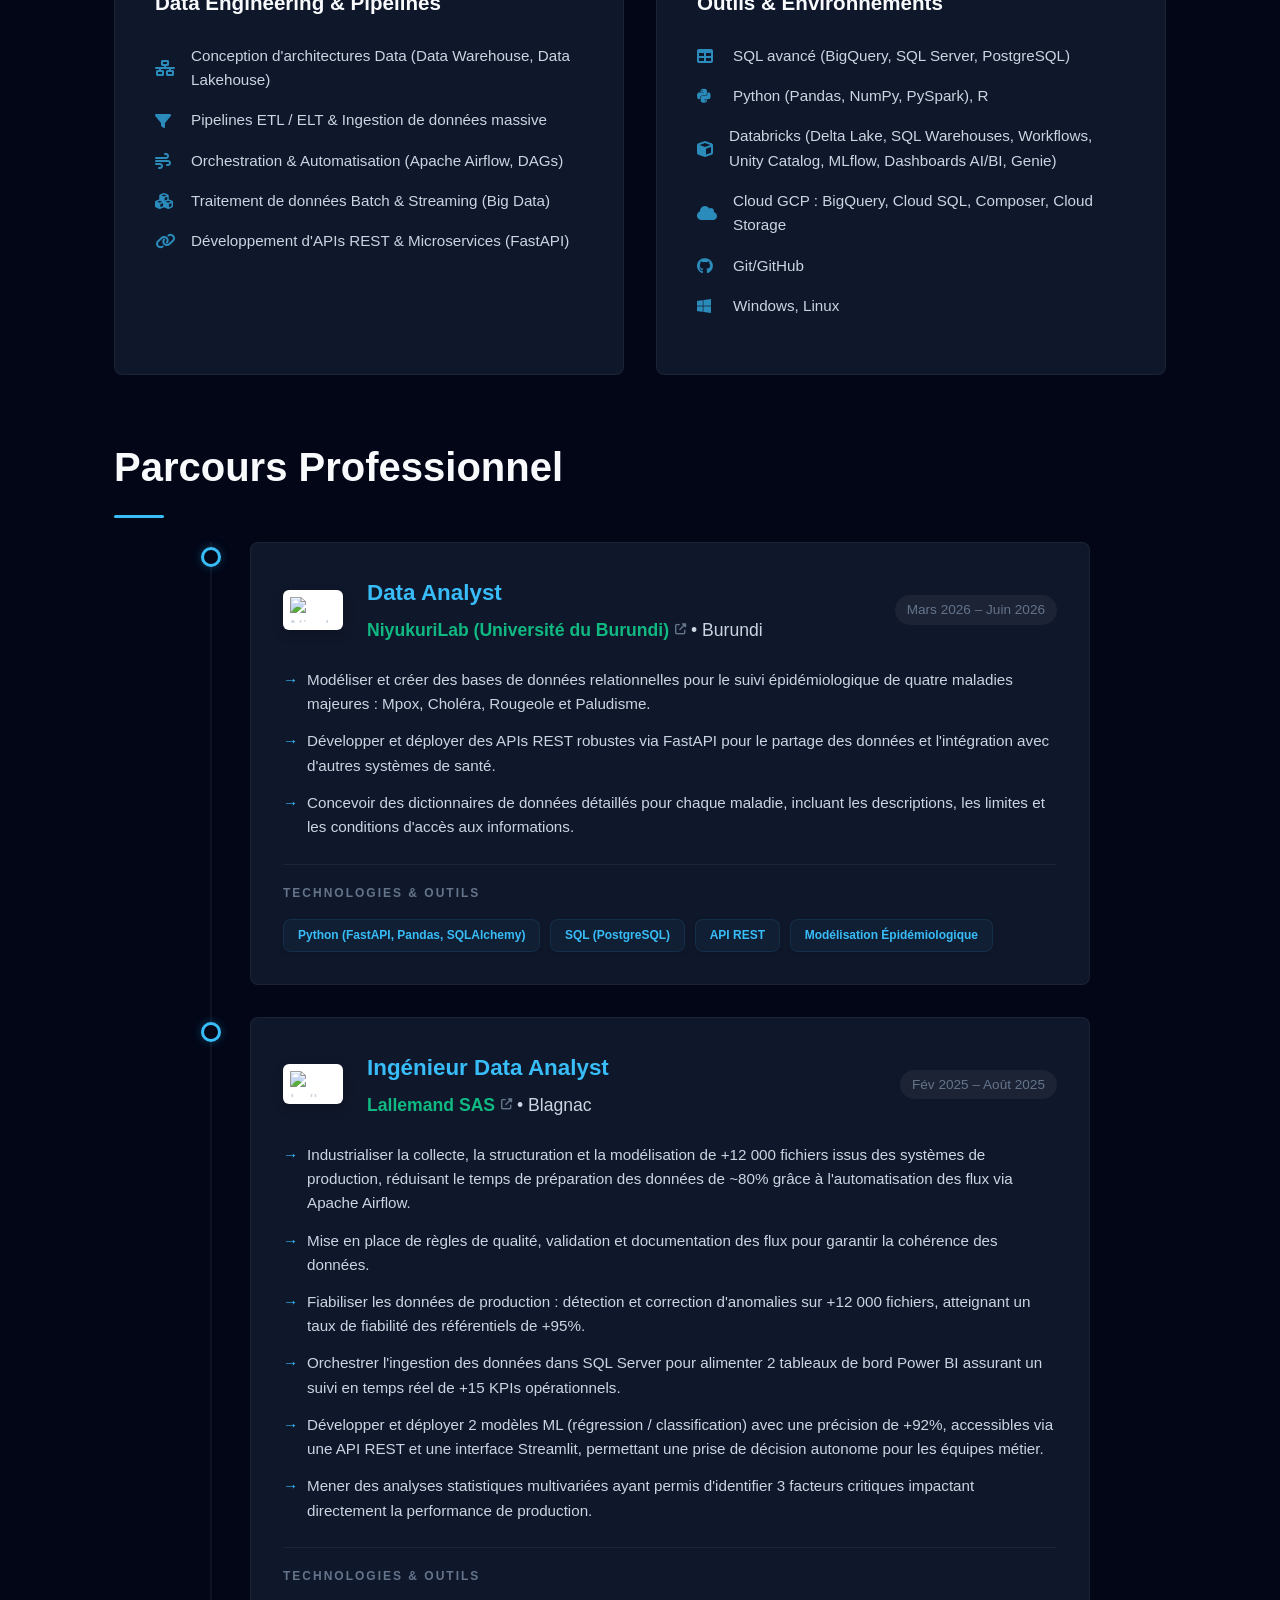
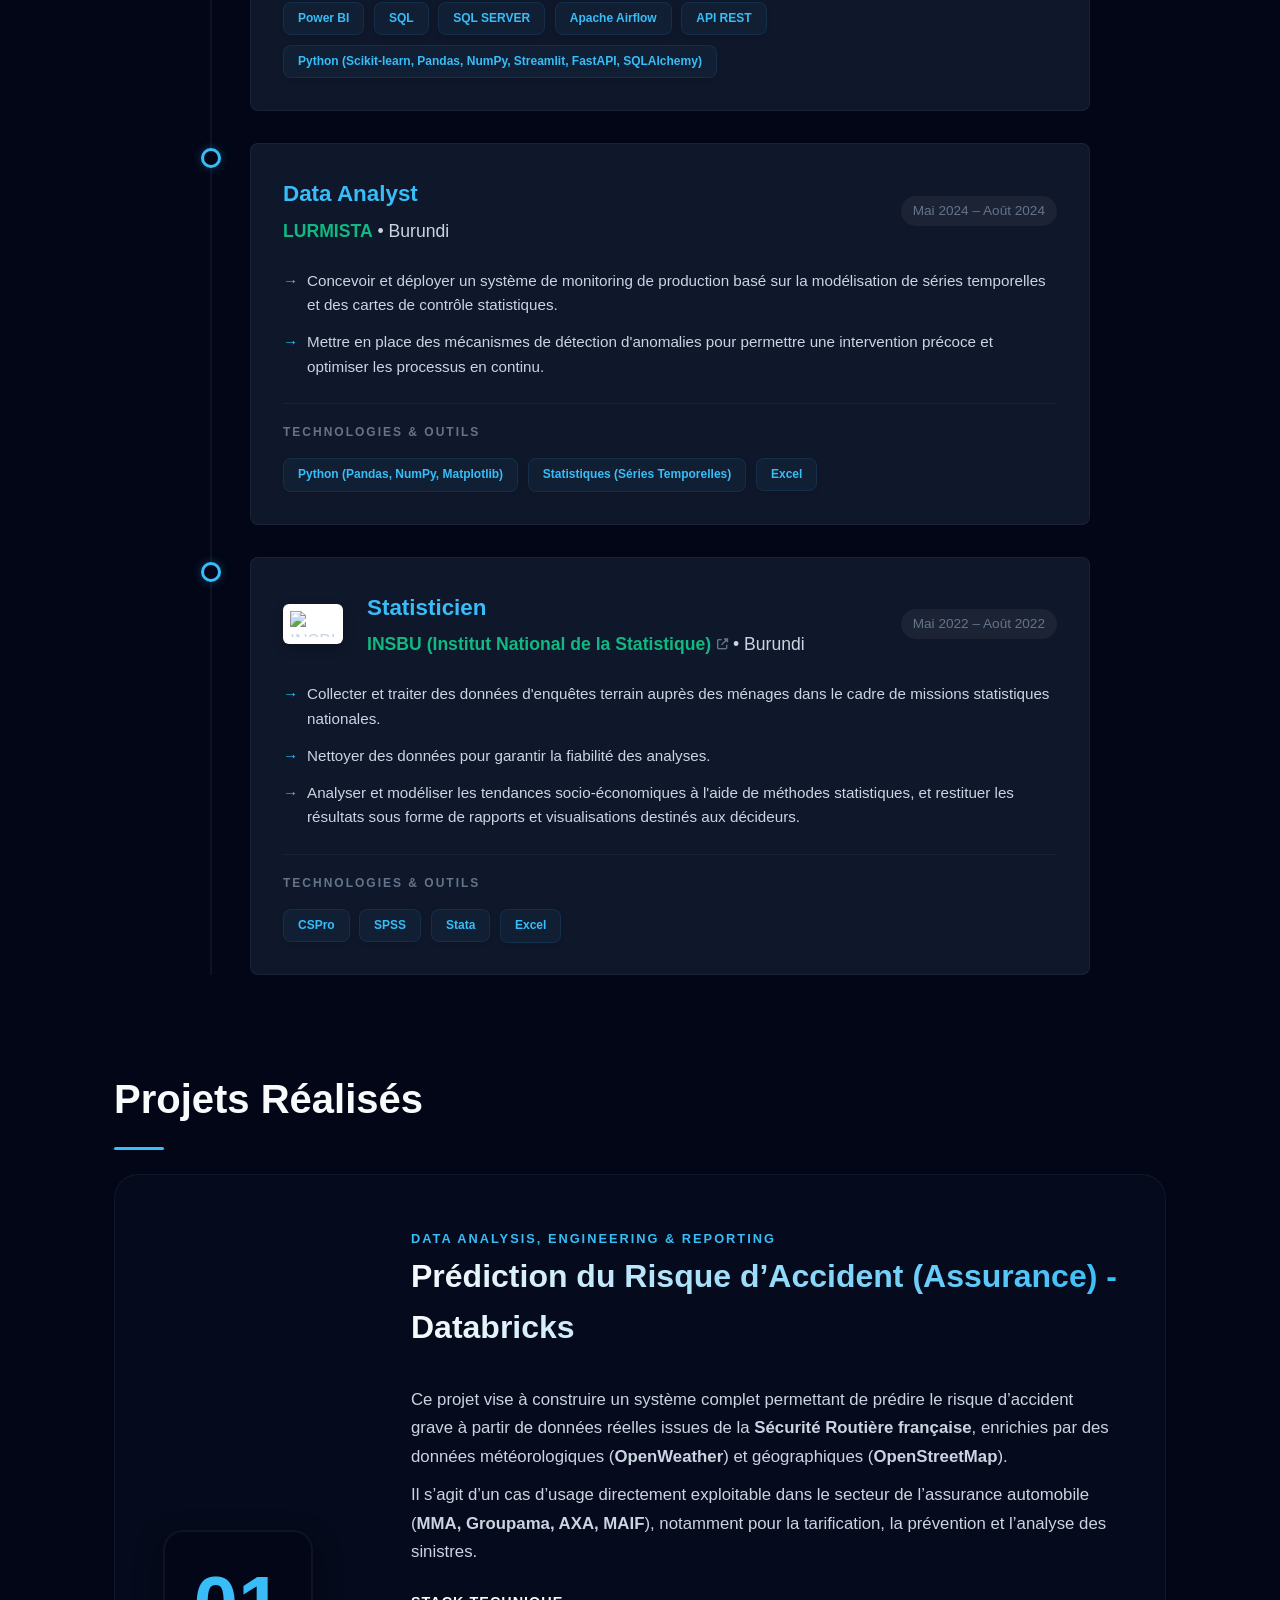
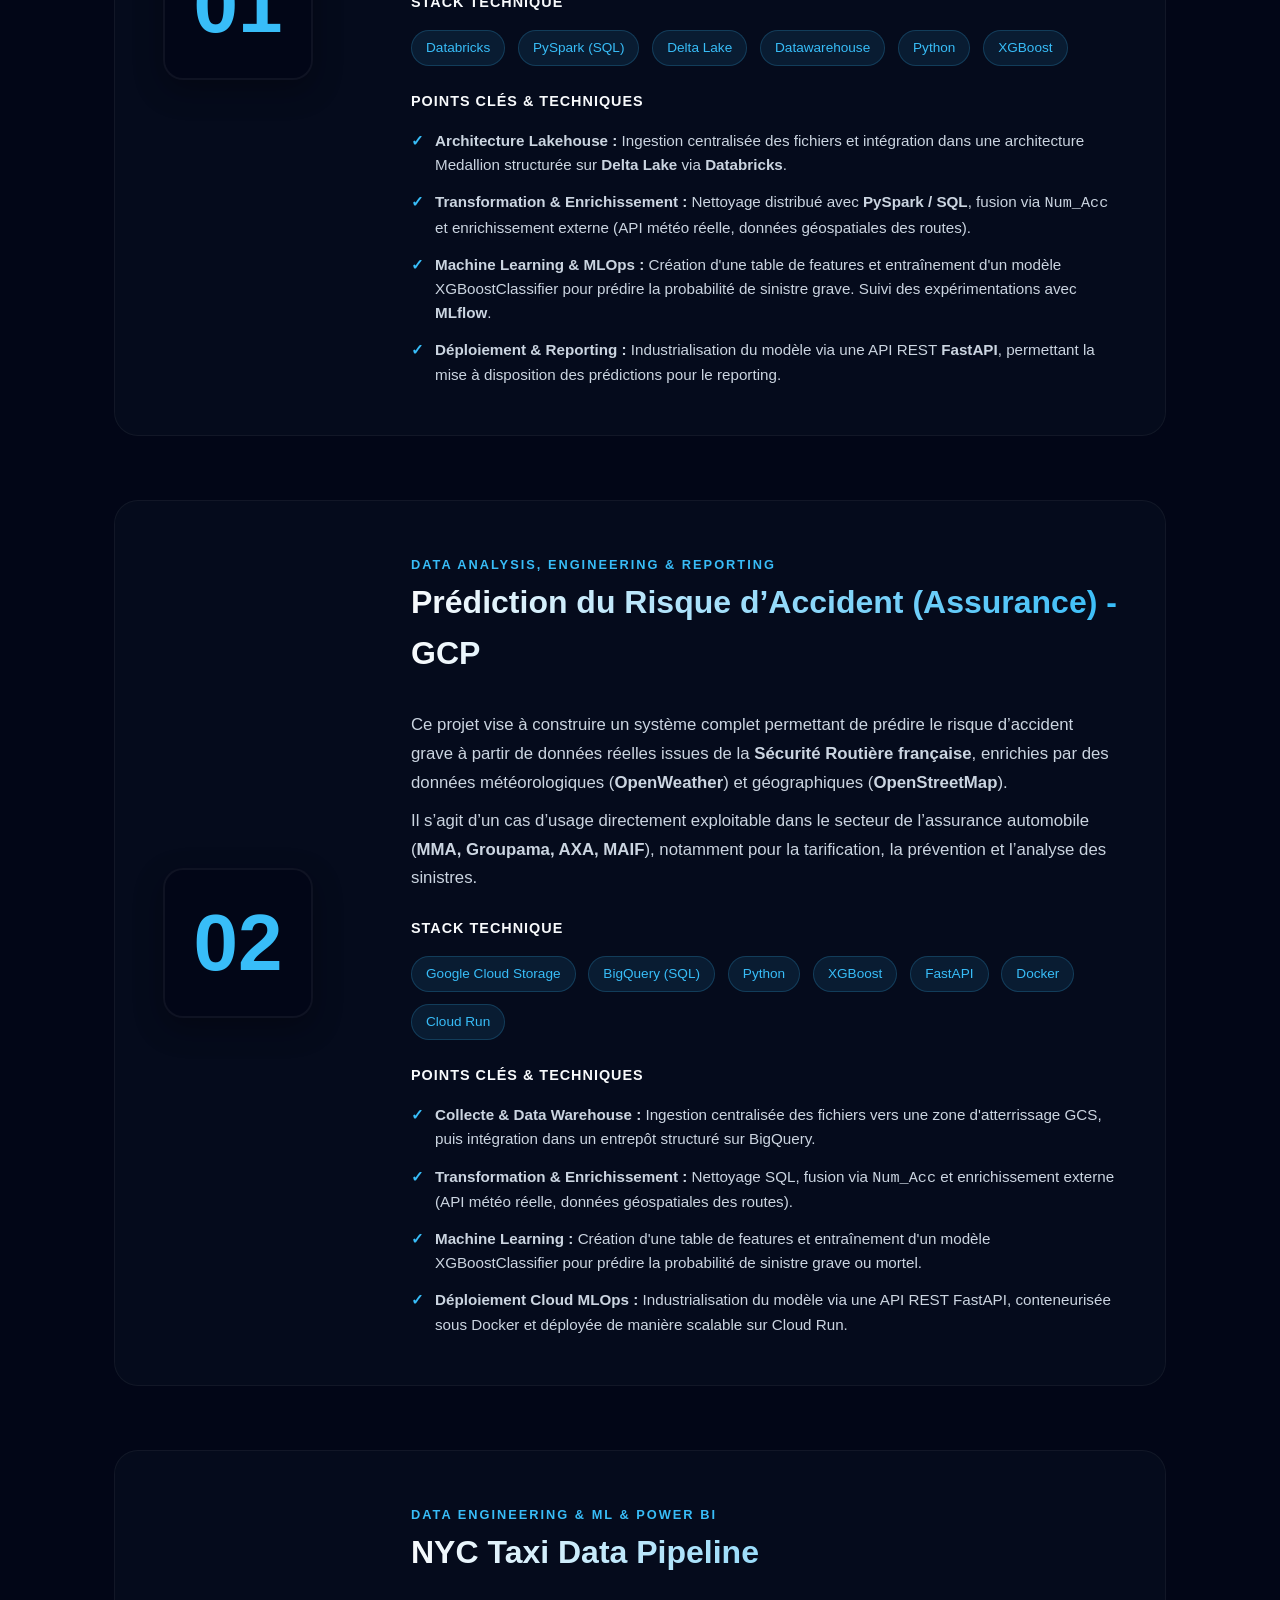
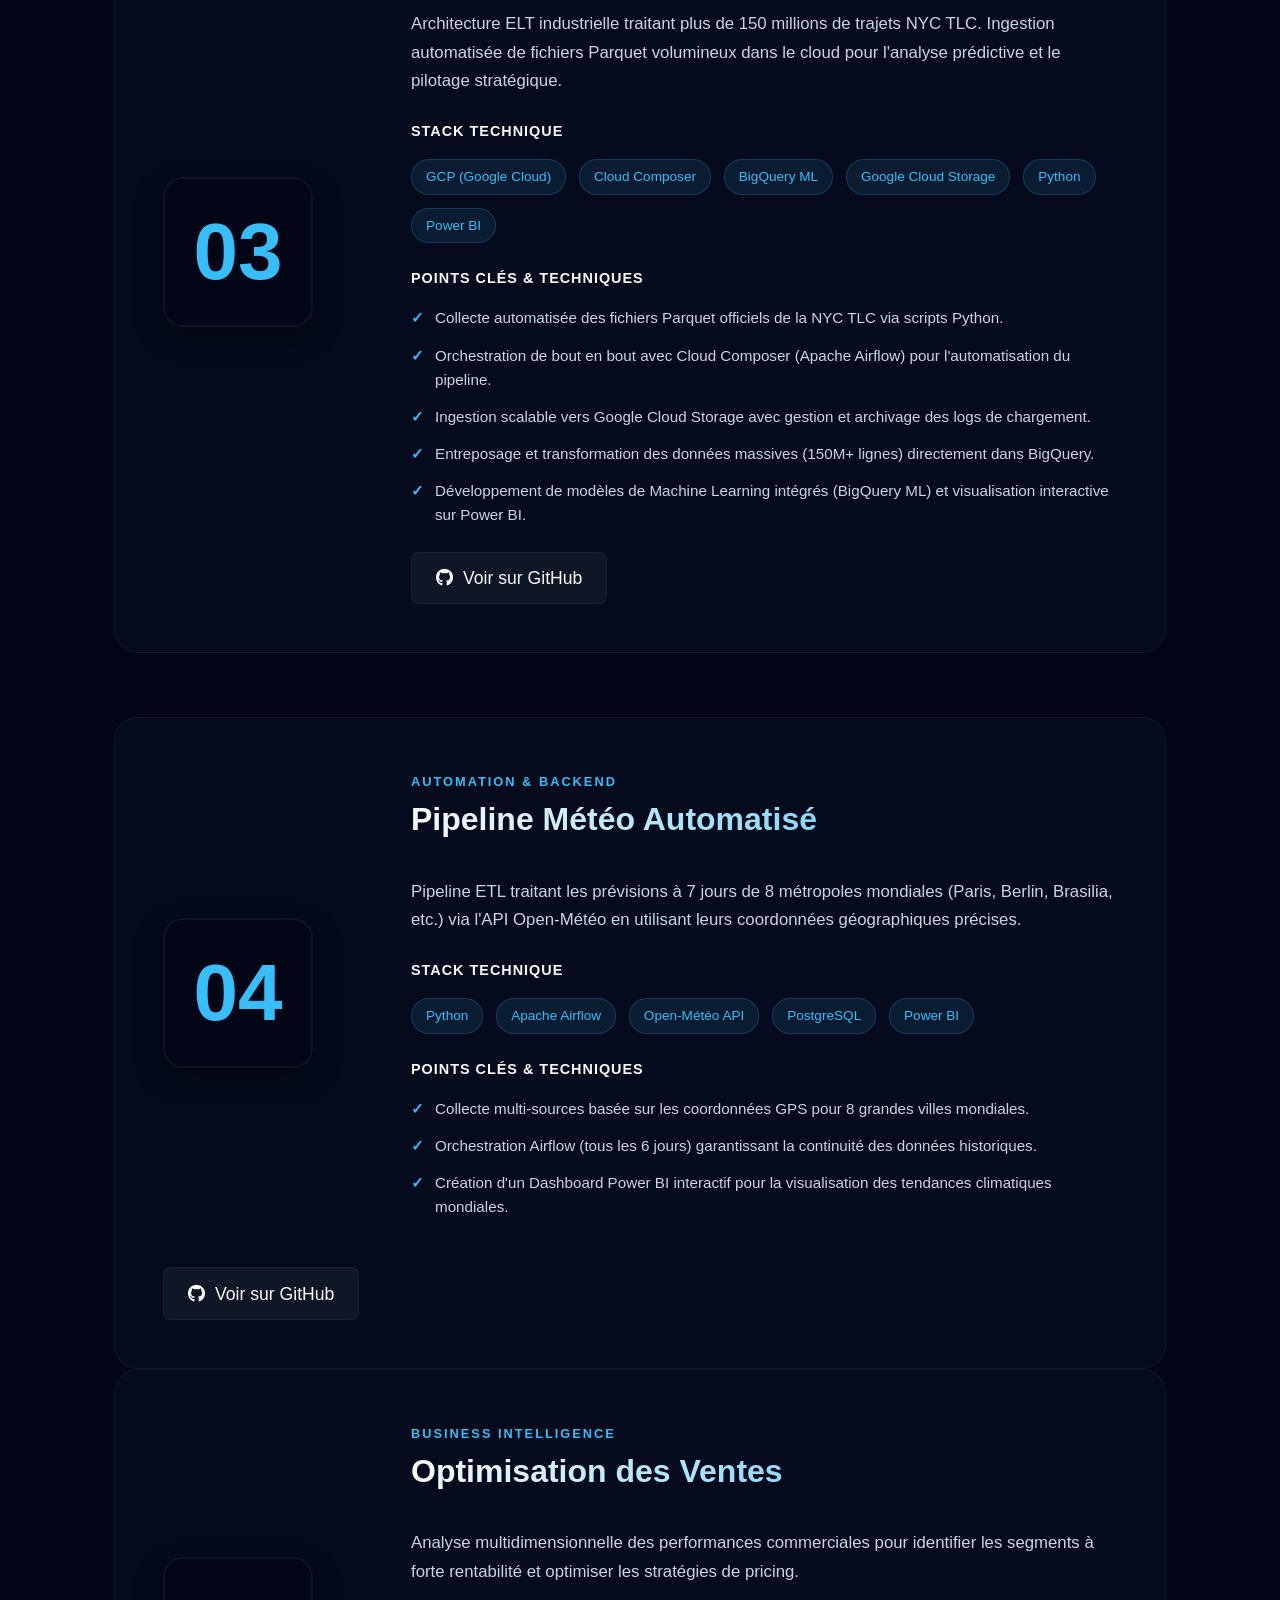
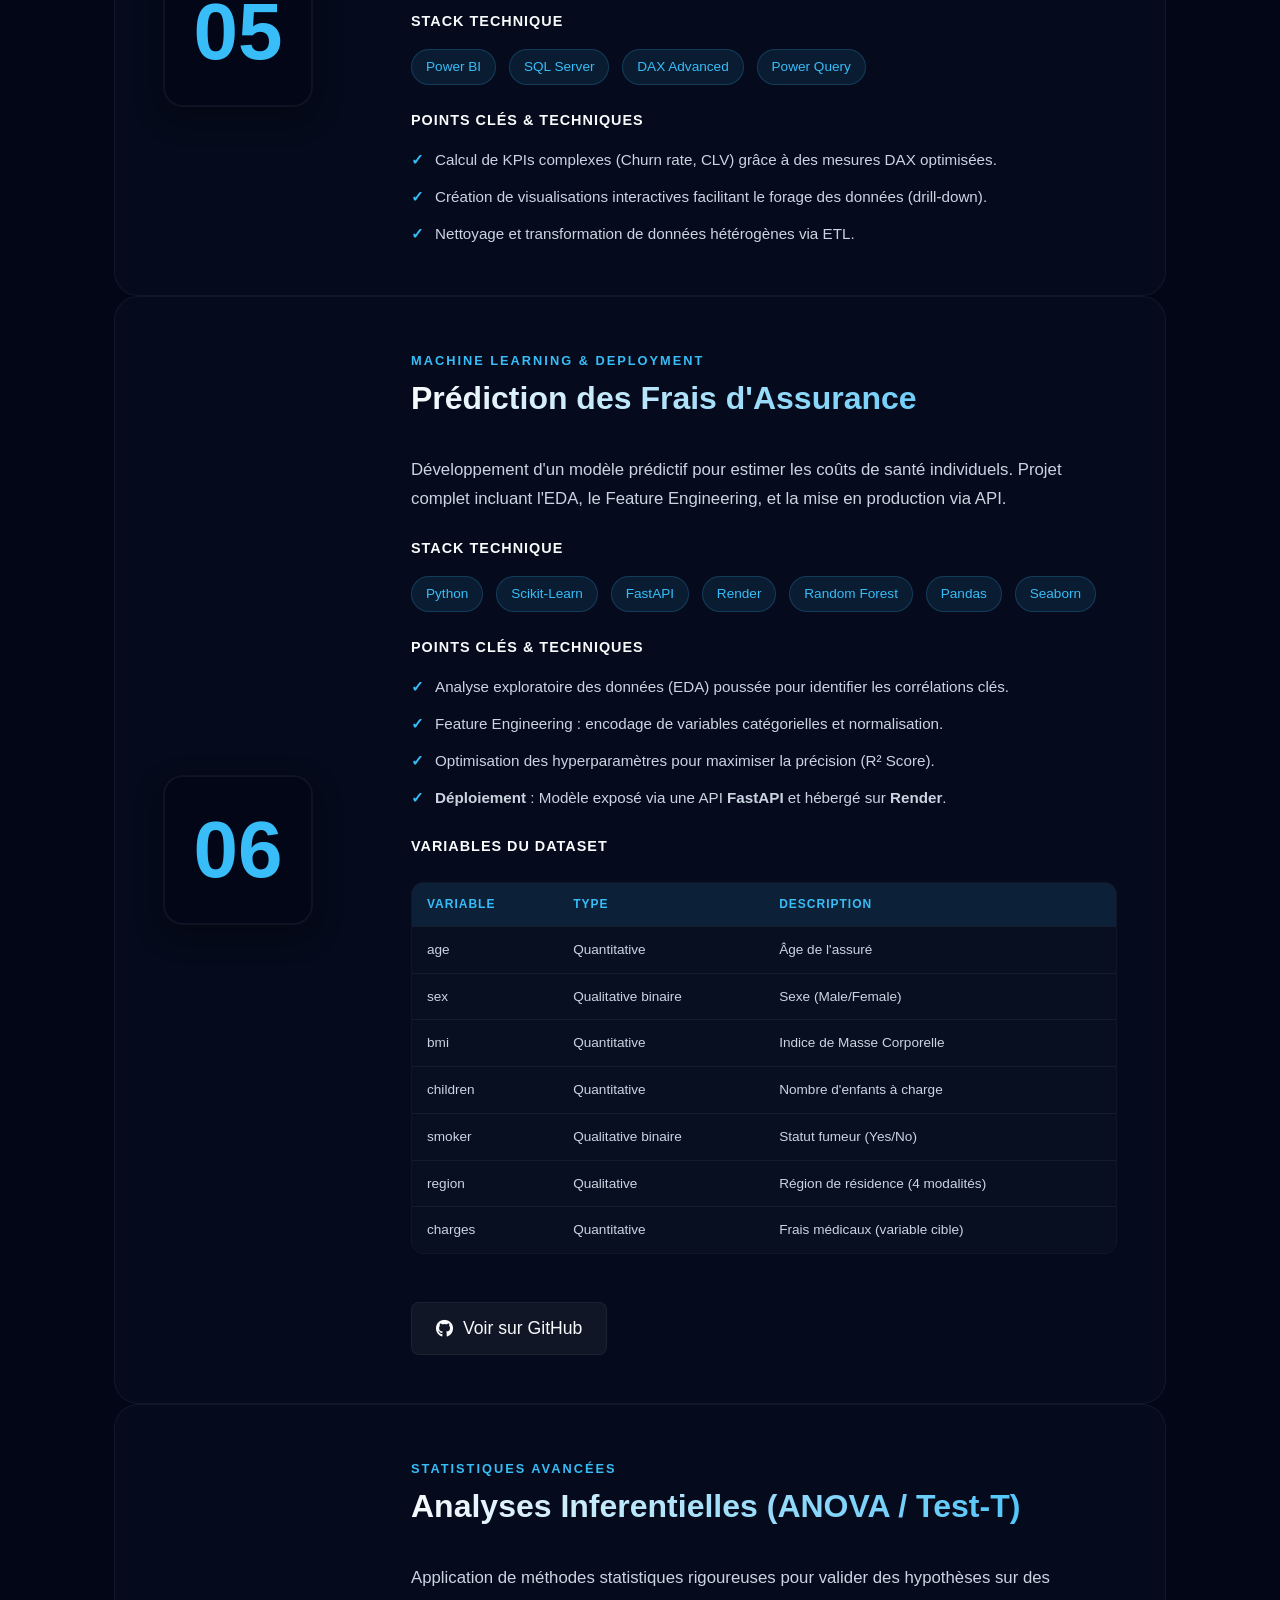
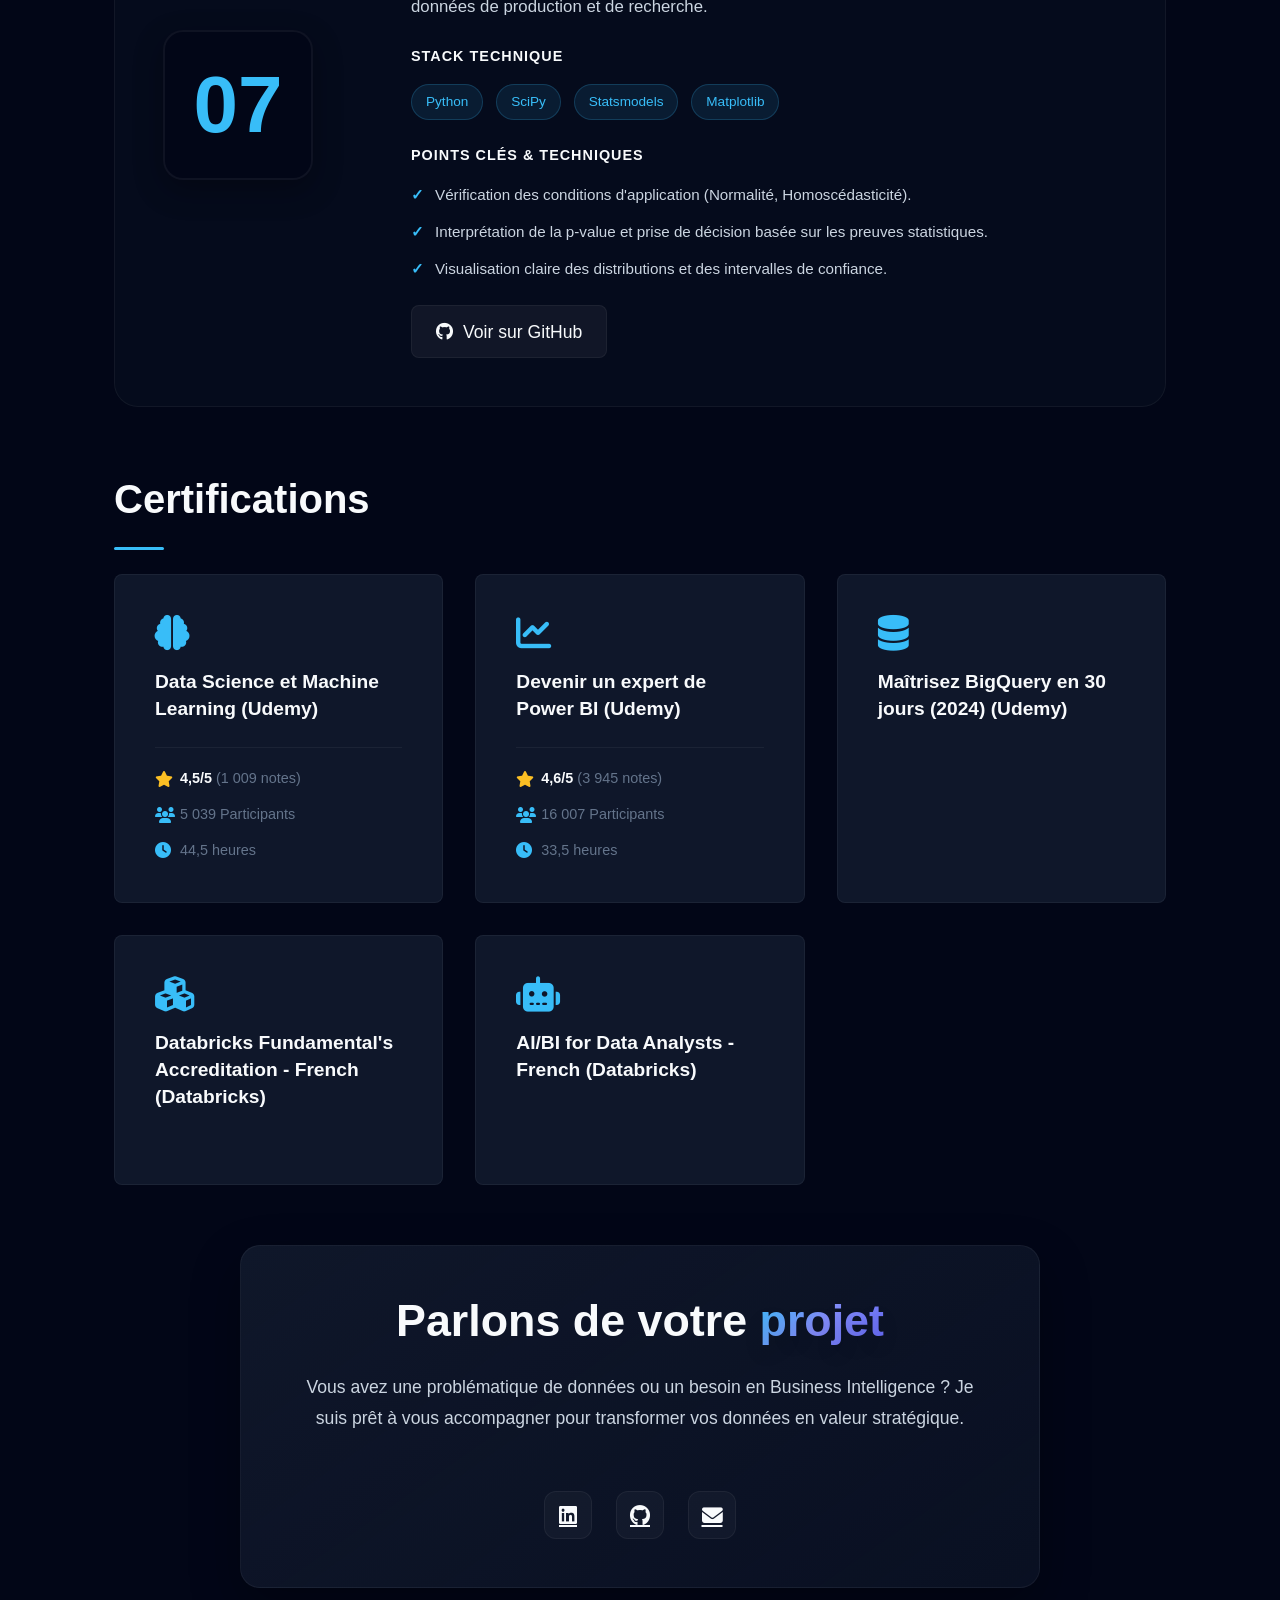
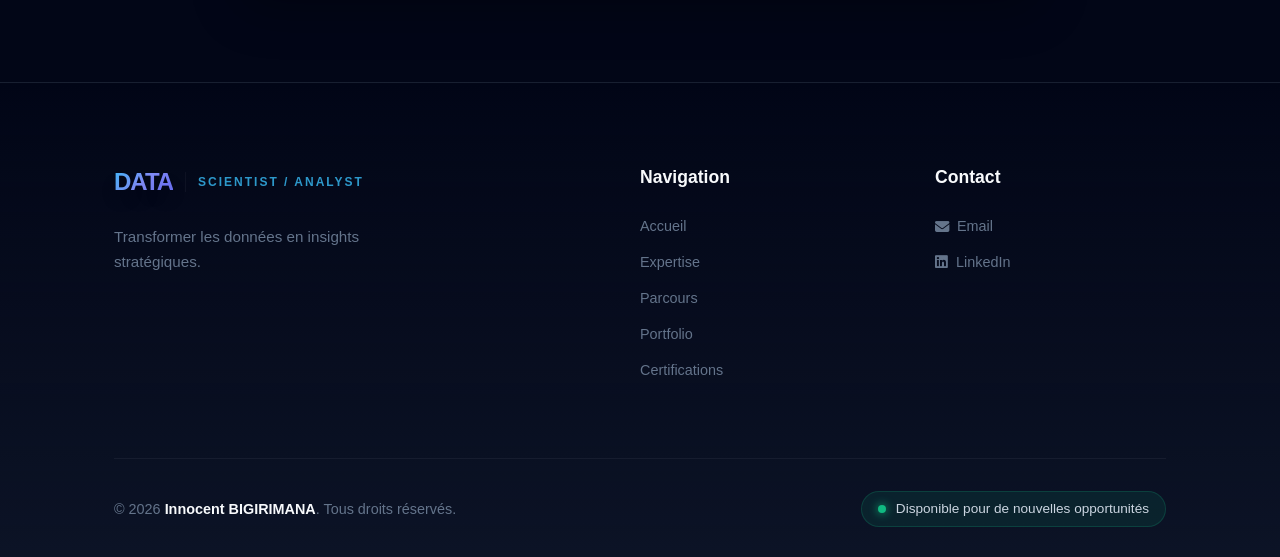
==== commit 028b92f1: "nouveau interface portfolio" ====
--- a/index.html
+++ b/index.html
@@ -1,838 +1,812 @@
-<!DOCTYPE html>
-<html lang="fr">
-
-<head>
-    <!-- Google tag (gtag.js) -->
-    <script async src="https://www.googletagmanager.com/gtag/js?id=G-3F5QXWBDBF"></script>
-    <script>
-        window.dataLayer = window.dataLayer || [];
-        function gtag() { dataLayer.push(arguments); }
-        gtag('js', new Date());
-
-        gtag('config', 'G-3F5QXWBDBF');
-    </script>
-
-    <meta charset="UTF-8">
-    <meta name="viewport" content="width=device-width, initial-scale=1.0">
-    <title>Innocent BIGIRIMANA | Data Analyst Portfolio</title>
-    <meta name="description"
-        content="Portfolio de Innocent BIGIRIMANA, Data Analyst expert en BI, Python et SQL. Découvrez mes projets et ma méthodologie data-driven.">
-
-    <!-- Favicon -->
-    <link rel="icon" type="image/svg+xml" href="assets/favicon.svg">
-
-    <!-- Google Fonts -->
-    <link rel="preconnect" href="https://fonts.googleapis.com">
-    <link rel="preconnect" href="https://fonts.gstatic.com" crossorigin>
-    <link
-        href="https://fonts.googleapis.com/css2?family=Outfit:wght@400;600;700&family=Inter:wght@300;400;500;600&display=swap"
-        rel="stylesheet">
-
-    <!-- Font Awesome -->
-    <link rel="stylesheet" href="https://cdnjs.cloudflare.com/ajax/libs/font-awesome/6.4.0/css/all.min.css">
-
-    <!-- Custom CSS -->
-    <link rel="stylesheet" href="style.css">
-</head>
-
-<body>
-    <!-- Scroll Progress Bar -->
-    <div id="scroll-progress"></div>
-
-    <!-- Navigation -->
-    <nav id="navbar">
-        <div class="container">
-            <div class="logo">
-                <span class="gradient-text">DATA</span>
-                <span class="logo-role">Scientist / Analyst</span>
-            </div>
-            <div class="menu-toggle" id="mobile-menu">
-                <span class="bar"></span>
-                <span class="bar"></span>
-                <span class="bar"></span>
-            </div>
-            <ul class="nav-links">
-                <li><a href="#hero">Accueil</a></li>
-                <li><a href="#about">Expertise</a></li>
-                <li><a href="#experience">Expériences</a></li>
-                <li><a href="#projects">Projets</a></li>
-                <li><a href="#certifications">Certifications</a></li>
-                <li><a href="#contact">Contact</a></li>
-            </ul>
-        </div>
-    </nav>
-
-    <!-- Hero Section -->
-    <section id="hero">
-        <div class="container">
-            <div class="hero-content">
-                <h2 class="reveal">Data Scientist & Analyst</h2>
-                <h1 class="reveal delay-1">Innocent <span class="gradient-text">BIGIRIMANA</span></h1>
-                <p class="reveal delay-3">Je transforme les écosystèmes de données complexes en leviers décisionnels
-                    stratégiques grâce à l'analyse avancée et la Business Intelligence.</p>
-                <div class="hero-btns reveal delay-4">
-                    <a href="#projects" class="btn btn-primary">Consulter mon Portfolio</a>
-                </div>
-            </div>
-            <a href="#about" class="scroll-down">
-                <i class="fas fa-chevron-down"></i>
-            </a>
-        </div>
-    </section>
-
-    <!-- Expertise Section -->
-    <section id="about">
-        <div class="container">
-            <div class="section-title">
-                <h2>Expertise Technique</h2>
-                <div class="underline"></div>
-            </div>
-            <div class="skills-grid">
-                <!-- Stack 1: Business Intelligence -->
-                <div class="data-card skill-category reveal">
-                    <i class="fas fa-chart-area"></i>
-                    <h3>Business Intelligence</h3>
-                    <ul>
-                        <li><i class="fas fa-chart-line"></i> Power BI : DAX, Power Query, M</li>
-                        <li><i class="fas fa-database"></i> Modélisation de données</li>
-                        <li><i class="fas fa-magic"></i> Reporting automatisé, KPIs</li>
-                        <li><i class="fas fa-desktop"></i> Dashboard</li>
-                        <li><i class="fas fa-file-excel"></i> Excel avancé (TCD, Power Query)</li>
-                    </ul>
-                </div>
-                <!-- Stack 2: Analyse & Statistiques -->
-                <div class="data-card skill-category reveal delay-1">
-                    <i class="fas fa-brain"></i>
-                    <h3>Analyse & Statistiques</h3>
-                    <ul>
-                        <li><i class="fas fa-search"></i> Analyses exploratoires</li>
-                        <li><i class="fas fa-chart-bar"></i> Séries temporelles</li>
-                        <li><i class="fas fa-calculator"></i> Modélisation mathématique</li>
-                        <li><i class="fas fa-vial"></i> Tests statistiques</li>
-                        <li><i class="fas fa-robot"></i> Machine Learning : régression, classification, clustering</li>
-                        <li><i class="fas fa-server"></i> MLOps (déploiement API + monitoring)</li>
-                    </ul>
-                </div>
-                <!-- Stack 3: Data Engineering & Pipelines -->
-                <div class="data-card skill-category reveal delay-2">
-                    <i class="fas fa-terminal"></i>
-                    <h3>Data Engineering & Pipelines</h3>
-                    <ul>
-                        <li><i class="fas fa-random"></i> Conception des flux de données</li>
-                        <li><i class="fas fa-filter"></i> Conception de pipelines ETL/ELT</li>
-                        <li><i class="fas fa-wind"></i> Airflow (DAGs, scheduling)</li>
-                        <li><i class="fas fa-cloud"></i> Cloud GCP : BigQuery, Cloud SQL, Composer, Cloud Storage</li>
-                        <li><i class="fas fa-link"></i> APIs & intégration : FastAPI</li>
-                        <li><i class="fas fa-cubes"></i> Big Data</li>
-                    </ul>
-                </div>
-                <!-- Stack 4: Outils & Environnements -->
-                <div class="data-card skill-category reveal delay-3">
-                    <i class="fas fa-tools"></i>
-                    <h3>Outils & Environnements</h3>
-                    <ul>
-                        <li><i class="fas fa-table"></i> SQL avancé (BigQuery, SQL Server, PostgreSQL)</li>
-                        <li><i class="fab fa-python"></i> Python (Pandas, NumPy, PySpark), R</li>
-                        <li><i class="fab fa-github"></i> Git/GitHub</li>
-                        <li><i class="fab fa-windows"></i> Windows, Linux</li>
-                    </ul>
-                </div>
-            </div>
-        </div>
-    </section>
-
-    <!-- Experience Section -->
-    <section id="experience">
-        <div class="container">
-            <div class="section-title">
-                <h2>Parcours Professionnel</h2>
-                <div class="underline"></div>
-            </div>
-            <div class="timeline">
-                <!-- Exp 0 -->
-                <div class="timeline-item reveal">
-                    <div class="timeline-dot"></div>
-                    <div class="timeline-content">
-                        <div class="exp-header">
-                            <div class="exp-logo">
-                                <img src="assets/niyukurilab_logo.png" alt="NiyukuriLab Logo">
-                            </div>
-                            <div class="exp-title">
-                                <h3>Data Analyst</h3>
-                                <a href="https://niyukurilab.ub.edu.bi/" target="_blank" class="exp-company-link">
-                                    <span class="exp-company">NiyukuriLab (Université du Burundi)</span>
-                                    <i class="fas fa-external-link-alt"></i>
-                                </a> • Burundi
-                            </div>
-                            <span class="exp-date">Mars 2026 – Juin 2026</span>
-                        </div>
-                        <ul>
-                            <li>Modéliser et créer des bases de données relationnelles pour le suivi épidémiologique de
-                                quatre maladies majeures : Mpox, Choléra, Rougeole et Paludisme.</li>
-                            <li>Développer et déployer des APIs REST robustes via FastAPI pour le partage des données et
-                                l'intégration avec d'autres systèmes de santé.</li>
-                            <li>Concevoir des dictionnaires de données détaillés pour chaque maladie, incluant les
-                                descriptions, les limites et les conditions d'accès aux informations.</li>
-                        </ul>
-                        <div class="exp-tech-stack">
-                            <h4>Technologies & Outils</h4>
-                            <div class="tech-tags-container">
-                                <span class="tech-tag">Python (FastAPI, Pandas, SQLAlchemy)</span>
-                                <span class="tech-tag">SQL (PostgreSQL)</span>
-                                <span class="tech-tag">API REST</span>
-                                <span class="tech-tag">Modélisation Épidémiologique</span>
-                            </div>
-                        </div>
-                    </div>
-                </div>
-                <!-- Exp 1 -->
-                <div class="timeline-item reveal delay-1">
-                    <div class="timeline-dot"></div>
-                    <div class="timeline-content">
-                        <div class="exp-header">
-                            <div class="exp-logo">
-                                <img src="assets/lallemand_logo.png" alt="Lallemand Logo">
-                            </div>
-                            <div class="exp-title">
-                                <h3>Ingénieur Data Analyst</h3>
-                                <a href="https://www.lallemand.com/fr/" target="_blank" class="exp-company-link">
-                                    <span class="exp-company">Lallemand SAS</span>
-                                    <i class="fas fa-external-link-alt"></i>
-                                </a> • Blagnac
-                            </div>
-                            <span class="exp-date">Fév 2025 – Août 2025</span>
-                        </div>
-                        <ul>
-                            <li>Industrialiser la collecte, la structuration et la modélisation de +12 000 fichiers
-                                issus des systèmes de production, réduisant le temps de préparation des données de ~80%
-                                grâce à l'automatisation des flux via Apache Airflow.</li>
-                            <li>Mise en place de règles de qualité, validation et documentation des flux pour garantir
-                                la cohérence des données.</li>
-                            <li>Fiabiliser les données de production : détection et correction d'anomalies sur +12 000
-                                fichiers, atteignant un taux de fiabilité des référentiels de +95%.</li>
-                            <li>Orchestrer l'ingestion des données dans SQL Server pour alimenter 2 tableaux de bord
-                                Power BI assurant un suivi en temps réel de +15 KPIs opérationnels.</li>
-                            <li>Développer et déployer 2 modèles ML (régression / classification) avec une précision de
-                                +92%, accessibles via une API REST et une interface Streamlit, permettant une prise de
-                                décision autonome pour les équipes métier.</li>
-                            <li>Mener des analyses statistiques multivariées ayant permis d'identifier 3 facteurs
-                                critiques impactant directement la performance de production.</li>
-                        </ul>
-                        <div class="exp-tech-stack">
-                            <h4>Technologies & Outils</h4>
-                            <div class="tech-tags-container">
-                                <span class="tech-tag">Power BI</span>
-                                <span class="tech-tag">SQL</span>
-                                <span class="tech-tag">SQL SERVER</span>
-                                <span class="tech-tag">Apache Airflow</span>
-                                <span class="tech-tag">API REST</span>
-                                <span class="tech-tag">Python (Scikit-learn, Pandas, NumPy, Streamlit, FastAPI,
-                                    SQLAlchemy)</span>
-                            </div>
-                        </div>
-                    </div>
-                </div>
-                <!-- Exp 2 -->
-                <div class="timeline-item reveal delay-2">
-                    <div class="timeline-dot"></div>
-                    <div class="timeline-content">
-                        <div class="exp-header">
-                            <div class="exp-title">
-                                <h3>Data Analyst</h3>
-                                <span class="exp-company">LURMISTA</span> • Burundi
-                            </div>
-                            <span class="exp-date">Mai 2024 – Août 2024</span>
-                        </div>
-                        <ul>
-                            <li>Concevoir et déployer un système de monitoring de production basé sur la modélisation de
-                                séries temporelles et des cartes de contrôle statistiques.</li>
-                            <li>Mettre en place des mécanismes de détection d'anomalies pour permettre une intervention
-                                précoce et optimiser les processus en continu.</li>
-                        </ul>
-                        <div class="exp-tech-stack">
-                            <h4>Technologies & Outils</h4>
-                            <div class="tech-tags-container">
-                                <span class="tech-tag">Python (Pandas, NumPy, Matplotlib)</span>
-                                <span class="tech-tag">Statistiques (Séries Temporelles)</span>
-                                <span class="tech-tag">Excel</span>
-                            </div>
-                        </div>
-                    </div>
-                </div>
-                <!-- Exp 3 -->
-                <div class="timeline-item reveal delay-3">
-                    <div class="timeline-dot"></div>
-                    <div class="timeline-content">
-                        <div class="exp-header">
-                            <div class="exp-logo">
-                                <img src="assets/insbu_logo.png" alt="INSBU Logo">
-                            </div>
-                            <div class="exp-title">
-                                <h3>Statisticien</h3>
-                                <a href="https://www.insbu.bi/" target="_blank" class="exp-company-link">
-                                    <span class="exp-company">INSBU (Institut National de la Statistique)</span>
-                                    <i class="fas fa-external-link-alt"></i>
-                                </a> • Burundi
-                            </div>
-                            <span class="exp-date">Mai 2022 – Août 2022</span>
-                        </div>
-                        <ul>
-                            <li>Collecter et traiter des données d'enquêtes terrain auprès des ménages dans le cadre de
-                                missions statistiques nationales.</li>
-                            <li>Nettoyer des données pour garantir la fiabilité des analyses.</li>
-                            <li>Analyser et modéliser les tendances socio-économiques à l'aide de méthodes statistiques,
-                                et restituer les résultats sous forme de rapports et visualisations destinés aux
-                                décideurs.</li>
-                        </ul>
-                        <div class="exp-tech-stack">
-                            <h4>Technologies & Outils</h4>
-                            <div class="tech-tags-container">
-                                <span class="tech-tag">CSPro</span>
-                                <span class="tech-tag">SPSS</span>
-                                <span class="tech-tag">Stata</span>
-                                <span class="tech-tag">Excel</span>
-                            </div>
-                        </div>
-                    </div>
-                </div>
-            </div>
-        </div>
-    </section>
-
-    <!-- Projects Section -->
-    <section id="projects">
-        <div class="container">
-            <div class="section-title">
-                <h2>Projets Réalisés</h2>
-                <div class="underline"></div>
-            </div>
-            <div class="projects-list">
-                <!-- Project: Prédiction du Risque d'Accident Automobile -->
-                <div class="project-item reveal">
-                    <div class="project-number">01</div>
-                    <div class="project-details">
-                        <div class="project-header">
-                            <span class="project-category">Data Engineering & ML</span>
-                            <h3>Prédiction du Risque d’Accident (Assurance)</h3>
-                        </div>
-                        <div class="project-desc">
-                            <p>Ce projet vise à construire un système complet permettant de prédire le risque d’accident grave à partir de données réelles issues de la <strong>Sécurité Routière française</strong>, enrichies par des données météorologiques (<strong>OpenWeather</strong>) et géographiques (<strong>OpenStreetMap</strong>).</p>
-                            <p style="margin-top: 10px;">Il s’agit d’un cas d’usage directement exploitable dans le secteur de l’assurance automobile (<strong>MMA, Groupama, AXA, MAIF</strong>), notamment pour la tarification, la prévention et l’analyse des sinistres.</p>
-                        </div>
-
-                        <div class="project-tech-stack">
-                            <h4>Stack Technique</h4>
-                            <div class="tech-tags">
-                                <span>Google Cloud Storage</span>
-                                <span>BigQuery (SQL)</span>
-                                <span>Python</span>
-                                <span>XGBoost</span>
-                                <span>FastAPI</span>
-                                <span>Docker</span>
-                                <span>Cloud Run</span>
-                            </div>
-                        </div>
-
-                        <div class="project-achievements">
-                            <h4>Points Clés & Techniques</h4>
-                            <ul>
-                                <li><strong>Collecte & Data Warehouse :</strong> Ingestion centralisée des fichiers vers une zone d'atterrissage GCS, puis intégration dans un entrepôt structuré sur BigQuery.</li>
-                                <li><strong>Transformation & Enrichissement :</strong> Nettoyage SQL, fusion via <code>Num_Acc</code> et enrichissement externe (API météo réelle, données géospatiales des routes).</li>
-                                <li><strong>Machine Learning :</strong> Création d'une table de features et entraînement d'un modèle XGBoostClassifier pour prédire la probabilité de sinistre grave ou mortel.</li>
-                                <li><strong>Déploiement Cloud MLOps :</strong> Industrialisation du modèle via une API REST FastAPI, conteneurisée sous Docker et déployée de manière scalable sur Cloud Run.</li>
-                            </ul>
-                        </div>
-                    </div>
-                </div>
-
-                <!-- Project: NYC Taxi Data Pipeline -->
-                <div class="project-item reveal">
-                    <div class="project-number">02</div>
-                    <div class="project-details">
-                        <div class="project-header">
-                            <span class="project-category">Data Engineering & ML & Power BI </span>
-                            <h3>NYC Taxi Data Pipeline</h3>
-                        </div>
-                        <p class="project-desc">Architecture ELT industrielle traitant plus de 150 millions de trajets
-                            NYC TLC. Ingestion automatisée de fichiers Parquet volumineux dans le cloud pour l'analyse
-                            prédictive et le pilotage stratégique.</p>
-
-                        <div class="project-tech-stack">
-                            <h4>Stack Technique</h4>
-                            <div class="tech-tags">
-                                <span>GCP (Google Cloud)</span>
-                                <span>Cloud Composer</span>
-                                <span>BigQuery ML</span>
-                                <span>Google Cloud Storage</span>
-                                <span>Python</span>
-                                <span>Power BI</span>
-                            </div>
-                        </div>
-
-                        <div class="project-achievements">
-                            <h4>Points Clés & Techniques</h4>
-                            <ul>
-                                <li>Collecte automatisée des fichiers Parquet officiels de la NYC TLC via scripts
-                                    Python.</li>
-                                <li>Orchestration de bout en bout avec Cloud Composer (Apache Airflow) pour
-                                    l'automatisation du pipeline.</li>
-                                <li>Ingestion scalable vers Google Cloud Storage avec gestion et archivage des logs de
-                                    chargement.</li>
-                                <li>Entreposage et transformation des données massives (150M+ lignes) directement dans
-                                    BigQuery.</li>
-                                <li>Développement de modèles de Machine Learning intégrés (BigQuery ML) et visualisation
-                                    interactive sur Power BI.</li>
-                            </ul>
-                        </div>
-
-                        <div class="project-footer">
-                            <a href="https://github.com/bigirimanainnocent12/google_cloud_projet" target="_blank"
-                                class="btn-github">
-                                <i class="fab fa-github"></i> Voir sur GitHub
-                            </a>
-                        </div>
-                    </div>
-                </div>
-
-                <!-- Project: Pipeline Météo Automatisé -->
-                <div class="project-item reveal">
-                    <div class="project-number">03</div>
-                    <div class="project-details">
-                        <div class="project-header">
-                            <span class="project-category">Automation & Backend</span>
-                            <h3>Pipeline Météo Automatisé</h3>
-                        </div>
-                        <p class="project-desc">Pipeline ETL traitant les prévisions à 7 jours de 8 métropoles mondiales
-                            (Paris, Berlin, Brasilia, etc.) via l'API Open-Météo en utilisant leurs coordonnées
-                            géographiques précises.</p>
-
-                        <div class="project-tech-stack">
-                            <h4>Stack Technique</h4>
-                            <div class="tech-tags">
-                                <span>Python</span>
-                                <span>Apache Airflow</span>
-                                <span>Open-Météo API</span>
-                                <span>PostgreSQL</span>
-                                <span>Power BI</span>
-                            </div>
-                        </div>
-
-                        <div class="project-achievements">
-                            <h4>Points Clés & Techniques</h4>
-                            <ul>
-                                <li>Collecte multi-sources basée sur les coordonnées GPS pour 8 grandes villes
-                                    mondiales.</li>
-                                <li>Orchestration Airflow (tous les 6 jours) garantissant la continuité des données
-                                    historiques.</li>
-                                <li>Création d'un Dashboard Power BI interactif pour la visualisation des tendances
-                                    climatiques mondiales.</li>
-                            </ul>
-                        </div>
-                    </div>
-
-                    <div class="project-footer">
-                        <a href="https://github.com/bigirimanainnocent12/airflow" target="_blank" class="btn-github">
-                            <i class="fab fa-github"></i> Voir sur GitHub
-                        </a>
-                    </div>
-                </div>
-            </div>
-
-            <!-- Project: Optimisation des Ventes -->
-            <div class="project-item reveal">
-                <div class="project-number">04</div>
-                <div class="project-details">
-                    <div class="project-header">
-                        <span class="project-category">Business Intelligence</span>
-                        <h3>Optimisation des Ventes</h3>
-                    </div>
-                    <p class="project-desc">Analyse multidimensionnelle des performances commerciales pour
-                        identifier les segments à forte rentabilité et optimiser les stratégies de pricing.</p>
-
-                    <div class="project-tech-stack">
-                        <h4>Stack Technique</h4>
-                        <div class="tech-tags">
-                            <span>Power BI</span>
-                            <span>SQL Server</span>
-                            <span>DAX Advanced</span>
-                            <span>Power Query</span>
-                        </div>
-                    </div>
-
-                    <div class="project-achievements">
-                        <h4>Points Clés & Techniques</h4>
-                        <ul>
-                            <li>Calcul de KPIs complexes (Churn rate, CLV) grâce à des mesures DAX optimisées.</li>
-                            <li>Création de visualisations interactives facilitant le forage des données
-                                (drill-down).</li>
-                            <li>Nettoyage et transformation de données hétérogènes via ETL.</li>
-                        </ul>
-                    </div>
-                </div>
-            </div>
-
-            <!-- Project: Prédiction des Frais d'Assurance -->
-            <div class="project-item reveal">
-                <div class="project-number">05</div>
-                <div class="project-details">
-                    <div class="project-header">
-                        <span class="project-category">Machine Learning & Deployment</span>
-                        <h3>Prédiction des Frais d'Assurance</h3>
-                    </div>
-                    <p class="project-desc">Développement d'un modèle prédictif pour estimer les coûts de santé
-                        individuels. Projet complet incluant l'EDA, le Feature Engineering, et la mise en production via
-                        API.</p>
-
-                    <div class="project-tech-stack">
-                        <h4>Stack Technique</h4>
-                        <div class="tech-tags">
-                            <span>Python</span>
-                            <span>Scikit-Learn</span>
-                            <span>FastAPI</span>
-                            <span>Render</span>
-                            <span>Random Forest</span>
-                            <span>Pandas</span>
-                            <span>Seaborn</span>
-                        </div>
-                    </div>
-
-                    <div class="project-achievements">
-                        <h4>Points Clés & Techniques</h4>
-                        <ul>
-                            <li>Analyse exploratoire des données (EDA) poussée pour identifier les corrélations
-                                clés.</li>
-                            <li>Feature Engineering : encodage de variables catégorielles et normalisation.</li>
-                            <li>Optimisation des hyperparamètres pour maximiser la précision (R² Score).</li>
-                            <li><strong>Déploiement</strong> : Modèle exposé via une API <strong>FastAPI</strong> et
-                                hébergé sur <strong>Render</strong>.</li>
-                        </ul>
-
-                        <h4 style="margin-top: 1.5rem;">Variables du Dataset</h4>
-                        <div class="table-responsive">
-                            <table class="project-data-table">
-                                <thead>
-                                    <tr>
-                                        <th>Variable</th>
-                                        <th>Type</th>
-                                        <th>Description</th>
-                                    </tr>
-                                </thead>
-                                <tbody>
-                                    <tr>
-                                        <td>age</td>
-                                        <td>Quantitative</td>
-                                        <td>Âge de l'assuré</td>
-                                    </tr>
-                                    <tr>
-                                        <td>sex</td>
-                                        <td>Qualitative binaire</td>
-                                        <td>Sexe (Male/Female)</td>
-                                    </tr>
-                                    <tr>
-                                        <td>bmi</td>
-                                        <td>Quantitative</td>
-                                        <td>Indice de Masse Corporelle</td>
-                                    </tr>
-                                    <tr>
-                                        <td>children</td>
-                                        <td>Quantitative</td>
-                                        <td>Nombre d'enfants à charge</td>
-                                    </tr>
-                                    <tr>
-                                        <td>smoker</td>
-                                        <td>Qualitative binaire</td>
-                                        <td>Statut fumeur (Yes/No)</td>
-                                    </tr>
-                                    <tr>
-                                        <td>region</td>
-                                        <td>Qualitative</td>
-                                        <td>Région de résidence (4 modalités)</td>
-                                    </tr>
-                                    <tr>
-                                        <td>charges</td>
-                                        <td>Quantitative</td>
-                                        <td>Frais médicaux (variable cible)</td>
-                                    </tr>
-                                </tbody>
-                            </table>
-                        </div>
-                    </div>
-
-                    <div class="project-footer">
-                        <a href="https://github.com/bigirimanainnocent12/RandomForestRegressor" target="_blank"
-                            class="btn-github">
-                            <i class="fab fa-github"></i> Voir sur GitHub
-                        </a>
-                    </div>
-                </div>
-            </div>
-
-            <!-- Project: Analyse Statistique (ANOVA & Test-T) -->
-            <div class="project-item reveal">
-                <div class="project-number">06</div>
-                <div class="project-details">
-                    <div class="project-header">
-                        <span class="project-category">Statistiques Avancées</span>
-                        <h3>Analyses Inferentielles (ANOVA / Test-T)</h3>
-                    </div>
-                    <p class="project-desc">Application de méthodes statistiques rigoureuses pour valider des
-                        hypothèses sur des données de production et de recherche.</p>
-
-                    <div class="project-tech-stack">
-                        <h4>Stack Technique</h4>
-                        <div class="tech-tags">
-                            <span>Python</span>
-                            <span>SciPy</span>
-                            <span>Statsmodels</span>
-                            <span>Matplotlib</span>
-                        </div>
-                    </div>
-
-                    <div class="project-achievements">
-                        <h4>Points Clés & Techniques</h4>
-                        <ul>
-                            <li>Vérification des conditions d'application (Normalité, Homoscédasticité).</li>
-                            <li>Interprétation de la p-value et prise de décision basée sur les preuves
-                                statistiques.</li>
-                            <li>Visualisation claire des distributions et des intervalles de confiance.</li>
-                        </ul>
-                    </div>
-
-                    <div class="project-footer">
-                        <a href="https://github.com/bigirimanainnocent12/ANOVA" target="_blank" class="btn-github">
-                            <i class="fab fa-github"></i> Voir sur GitHub
-                        </a>
-                    </div>
-                </div>
-            </div>
-        </div>
-        </div>
-    </section>
-
-    <!-- Certifications Section -->
-    <section id="certifications">
-        <div class="container">
-            <div class="section-title">
-                <h2>Certifications Udemy</h2>
-                <div class="underline"></div>
-            </div>
-            <div class="skills-grid" style="grid-template-columns: repeat(auto-fit, minmax(300px, 1fr));">
-
-                <!-- Certificate 1 -->
-                <div class="data-card skill-category reveal">
-                    <i class="fas fa-brain"></i>
-                    <h3 style="font-size: 1.2rem;">Data Science et Machine Learning</h3>
-                    <p style="font-size: 0.95rem; color: var(--text-main); margin-bottom: 1.5rem; min-height: 48px;">
-                        Apprendre la Data Science et le Machine Learning avec Python ! (NumPy, Pandas, Matplotlib,
-                        Scikit-Learn et bien plus...)
-                    </p>
-                    <div
-                        style="font-size: 0.9rem; color: var(--text-muted); display: flex; flex-direction: column; gap: 0.8rem; margin-bottom: 1.5rem;">
-                        <span style="display: flex; align-items: center;"><i class="fas fa-star"
-                                style="color: #fbbf24; font-size: 1rem; width: 25px; margin: 0;"></i> <strong
-                                style="color: var(--text-bright);">4,5/5</strong>&nbsp;(1 009 notes)</span>
-                        <span style="display: flex; align-items: center;"><i class="fas fa-users"
-                                style="color: var(--primary); font-size: 1rem; width: 25px; margin: 0;"></i> 5 039
-                            Participants</span>
-                        <span style="display: flex; align-items: center;"><i class="fas fa-clock"
-                                style="color: var(--primary); font-size: 1rem; width: 25px; margin: 0;"></i> 44,5
-                            heures</span>
-                    </div>
-
-                    <details style="font-size: 0.9rem; color: var(--text-muted);">
-                        <summary
-                            style="cursor: pointer; color: var(--primary); font-weight: 600; outline: none; margin-bottom: 0.5rem; transition: color 0.3s;">
-                            Ce que vous apprendrez</summary>
-                        <ul style="margin-top: 1rem;">
-                            <li><i class="fas fa-caret-right" style="color: var(--primary);"></i> Maîtriser les
-                                compétences essentielles en Data Science</li>
-                            <li><i class="fas fa-caret-right" style="color: var(--primary);"></i> Comprendre le Machine
-                                Learning en profondeur</li>
-                            <li><i class="fas fa-caret-right" style="color: var(--primary);"></i> Répliquer des
-                                situations du monde réel et rapports</li>
-                            <li><i class="fas fa-caret-right" style="color: var(--primary);"></i> NumPy pour le
-                                traitement numérique avec Python</li>
-                            <li><i class="fas fa-caret-right" style="color: var(--primary);"></i> Feature engineering
-                                sur des études de cas réels</li>
-                            <li><i class="fas fa-caret-right" style="color: var(--primary);"></i> Pandas pour la
-                                manipulation de données</li>
-                            <li><i class="fas fa-caret-right" style="color: var(--primary);"></i> ML supervisé : modèles
-                                de classification</li>
-                            <li><i class="fas fa-caret-right" style="color: var(--primary);"></i> Matplotlib pour les
-                                visualisations personnalisées</li>
-                            <li><i class="fas fa-caret-right" style="color: var(--primary);"></i> ML : modèles de
-                                régression (valeurs continues)</li>
-                            <li><i class="fas fa-caret-right" style="color: var(--primary);"></i> Seaborn pour les
-                                diagrammes statistiques</li>
-                            <li><i class="fas fa-caret-right" style="color: var(--primary);"></i> Construire un
-                                portfolio de projets pour un CV efficace</li>
-                            <li><i class="fas fa-caret-right" style="color: var(--primary);"></i> Scikit-learn pour
-                                appliquer des algorithmes de ML</li>
-                            <li><i class="fas fa-caret-right" style="color: var(--primary);"></i> Meilleures pratiques
-                                pour traiter des datasets réels</li>
-                        </ul>
-                    </details>
-                </div>
-
-                <!-- Certificate 2 -->
-                <div class="data-card skill-category reveal delay-1">
-                    <i class="fas fa-chart-line"></i>
-                    <h3 style="font-size: 1.2rem;">Devenir un expert de Power BI</h3>
-                    <p style="font-size: 0.95rem; color: var(--text-main); margin-bottom: 1.5rem; min-height: 48px;">
-                        Power Bi, Power Query, Dax, Power Bi Services, Data visualisation, BI, Business Intelligence,
-                        PL-300
-                    </p>
-                    <div
-                        style="font-size: 0.9rem; color: var(--text-muted); display: flex; flex-direction: column; gap: 0.8rem; margin-bottom: 1.5rem;">
-                        <span style="display: flex; align-items: center;"><i class="fas fa-star"
-                                style="color: #fbbf24; font-size: 1rem; width: 25px; margin: 0;"></i> <strong
-                                style="color: var(--text-bright);">4,6/5</strong>&nbsp;(3 945 notes)</span>
-                        <span style="display: flex; align-items: center;"><i class="fas fa-users"
-                                style="color: var(--primary); font-size: 1rem; width: 25px; margin: 0;"></i> 16 007
-                            Participants</span>
-                        <span style="display: flex; align-items: center;"><i class="fas fa-clock"
-                                style="color: var(--primary); font-size: 1rem; width: 25px; margin: 0;"></i> 33,5
-                            heures</span>
-                    </div>
-
-                    <details style="font-size: 0.9rem; color: var(--text-muted);">
-                        <summary
-                            style="cursor: pointer; color: var(--primary); font-weight: 600; outline: none; margin-bottom: 0.5rem; transition: color 0.3s;">
-                            Ce que vous apprendrez</summary>
-                        <p style="margin-top: 0.5rem; margin-bottom: 1rem; color: var(--text-main); line-height: 1.6;">
-                            Formation complète de A à Z, orientée métier, pour nettoyer, modéliser et visualiser vos
-                            données (aucune compétence technique requise au départ).
-                        </p>
-                        <ul style="margin-top: 1rem;">
-                            <li><i class="fas fa-caret-right" style="color: var(--primary);"></i> Nettoyer et
-                                transformer des données avec Power Query</li>
-                            <li><i class="fas fa-caret-right" style="color: var(--primary);"></i> Construire un modèle
-                                de données efficace (relations, faits, dimensions)</li>
-                            <li><i class="fas fa-caret-right" style="color: var(--primary);"></i> Maîtriser le langage
-                                DAX pour des indicateurs dynamiques et pertinents</li>
-                            <li><i class="fas fa-caret-right" style="color: var(--primary);"></i> Créer des tableaux de
-                                bord professionnels, lisibles et interactifs</li>
-                            <li><i class="fas fa-caret-right" style="color: var(--primary);"></i> Publier, partager et
-                                actualiser les rapports via Power BI Service</li>
-                            <li><i class="fas fa-caret-right" style="color: var(--primary);"></i> Bonnes pratiques de
-                                performance, d'accessibilité et de sécurité</li>
-                            <li><i class="fas fa-caret-right" style="color: var(--primary);"></i> Se préparer à la
-                                certification Microsoft PL-300</li>
-                        </ul>
-                    </details>
-                </div>
-
-                <!-- Certificate 3 -->
-                <div class="data-card skill-category reveal delay-2">
-                    <i class="fas fa-database"></i>
-                    <h3 style="font-size: 1.2rem;">Maîtrisez BigQuery en 30 jours (2024)</h3>
-                    <p style="font-size: 0.95rem; color: var(--text-main); margin-bottom: 1.5rem; min-height: 48px;">
-                        La formation la plus complète pour les professionnels de la data & de l'analytics. Apprenez avec
-                        un expert via des cas pratiques.
-                    </p>
-                    <details style="font-size: 0.9rem; color: var(--text-muted);">
-                        <summary
-                            style="cursor: pointer; color: var(--primary); font-weight: 600; outline: none; margin-bottom: 0.5rem; transition: color 0.3s;">
-                            Voir le programme détaillé</summary>
-                        <ul style="margin-top: 1rem;">
-                            <li><i class="fas fa-caret-right" style="color: var(--primary);"></i> Introduction &
-                                Exploration de l'interface</li>
-                            <li><i class="fas fa-caret-right" style="color: var(--primary);"></i> Fondamentaux SQL &
-                                Fonctions clefs</li>
-                            <li><i class="fas fa-caret-right" style="color: var(--primary);"></i> Best practices &
-                                Concepts clefs</li>
-                            <li><i class="fas fa-caret-right" style="color: var(--primary);"></i> Exports Google Sheets
-                                & Cloud Storage</li>
-                            <li><i class="fas fa-caret-right" style="color: var(--primary);"></i> NESTED tables</li>
-                            <li><i class="fas fa-caret-right" style="color: var(--primary);"></i> BigQuery pour Google
-                                Analytics (GA4/360)</li>
-                            <li><i class="fas fa-caret-right" style="color: var(--primary);"></i> Dashboards & reporting
-                            </li>
-                            <li><i class="fas fa-caret-right" style="color: var(--primary);"></i> BigQuery & Python
-                                (Data Engineering)</li>
-                        </ul>
-                        <div
-                            style="margin-top: 1.5rem; padding-top: 1rem; border-top: 1px solid var(--border); display: flex; align-items: center; gap: 0.8rem;">
-                            <i class="fas fa-file-pdf"
-                                style="color: #ef4444; font-size: 1.5rem; margin: 0; width: auto;"></i>
-                            <span style="color: var(--text-main);">Support de formation fourni (PDF de 276 pages)</span>
-                        </div>
-                    </details>
-                </div>
-
-            </div>
-        </div>
-    </section>
-
-    <!-- Contact Section -->
-    <section id="contact">
-        <div class="container">
-            <div class="contact-container reveal">
-                <div class="contact-info">
-                    <h2>Parlons de votre <span class="gradient-text">projet</span></h2>
-                    <p>Vous avez une problématique de données ou un besoin en Business Intelligence ? Je suis prêt à
-                        vous accompagner pour transformer vos données en valeur stratégique.</p>
-                    <div class="social-links">
-                        <a href="https://www.linkedin.com/in/bigirimana-innocent" target="_blank" title="LinkedIn"><i
-                                class="fab fa-linkedin"></i></a>
-                        <a href="https://github.com/bigirimanainnocent12" target="_blank" title="GitHub"><i
-                                class="fab fa-github"></i></a>
-                        <a href="mailto:gatoziinnocent@gmail.com" title="Email"><i class="fas fa-envelope"></i></a>
-                    </div>
-                </div>
-            </div>
-        </div>
-    </section>
-
-    <!-- Footer -->
-    <footer>
-        <div class="container">
-            <div class="footer-content">
-                <div class="footer-brand">
-                    <div class="logo">
-                        <span class="gradient-text">DATA</span>
-                        <span class="logo-role">Scientist / Analyst</span>
-                    </div>
-                    <p class="footer-tagline">Transformer les données en insights stratégiques.</p>
-                </div>
-
-                <div class="footer-nav">
-                    <h4>Navigation</h4>
-                    <ul>
-                        <li><a href="#hero">Accueil</a></li>
-                        <li><a href="#about">Expertise</a></li>
-                        <li><a href="#experience">Parcours</a></li>
-                        <li><a href="#projects">Portfolio</a></li>
-                        <li><a href="#certifications">Certifications</a></li>
-                    </ul>
-                </div>
-
-                <div class="footer-contact">
-                    <h4>Contact</h4>
-                    <ul>
-                        <li><a href="mailto:gatoziinnocent@gmail.com"><i class="fas fa-envelope"></i> Email</a></li>
-                        <li><a href="https://www.linkedin.com/in/bigirimana-innocent" target="_blank"><i
-                                    class="fab fa-linkedin"></i> LinkedIn</a></li>
-                    </ul>
-                </div>
-            </div>
-
-            <div class="footer-bottom">
-                <p>&copy; 2026 <span class="white-text">Innocent BIGIRIMANA</span>. Tous droits réservés.</p>
-                <div class="footer-status">
-                    <span class="status-dot"></span> Disponible pour de nouvelles opportunités
-                </div>
-            </div>
-        </div>
-    </footer>
-
-    <!-- Back to Top -->
-    <a href="#hero" id="back-to-top" title="Retour en haut">
-        <i class="fas fa-arrow-up"></i>
-    </a>
-
-    <!-- Custom JS -->
-    <script src="script.js"></script>
-</body>
-
+<!DOCTYPE html>
+<html lang="fr">
+
+<head>
+    <!-- Google tag (gtag.js) -->
+    <script async src="https://www.googletagmanager.com/gtag/js?id=G-3F5QXWBDBF"></script>
+    <script>
+        window.dataLayer = window.dataLayer || [];
+        function gtag() { dataLayer.push(arguments); }
+        gtag('js', new Date());
+
+        gtag('config', 'G-3F5QXWBDBF');
+    </script>
+
+    <meta charset="UTF-8">
+    <meta name="viewport" content="width=device-width, initial-scale=1.0">
+    <title>Innocent BIGIRIMANA | Data Analyst Portfolio</title>
+    <meta name="description"
+        content="Portfolio de Innocent BIGIRIMANA, Data Analyst expert en BI, Python et SQL. Découvrez mes projets et ma méthodologie data-driven.">
+
+    <!-- Favicon -->
+    <link rel="icon" type="image/svg+xml" href="assets/favicon.svg">
+
+    <!-- Google Fonts -->
+    <link rel="preconnect" href="https://fonts.googleapis.com">
+    <link rel="preconnect" href="https://fonts.gstatic.com" crossorigin>
+    <link
+        href="https://fonts.googleapis.com/css2?family=Outfit:wght@400;600;700&family=Inter:wght@300;400;500;600&display=swap"
+        rel="stylesheet">
+
+    <!-- Font Awesome -->
+    <link rel="stylesheet" href="https://cdnjs.cloudflare.com/ajax/libs/font-awesome/6.4.0/css/all.min.css">
+
+    <!-- Custom CSS -->
+    <link rel="stylesheet" href="style.css">
+</head>
+
+<body>
+    <!-- Scroll Progress Bar -->
+    <div id="scroll-progress"></div>
+
+    <!-- Navigation -->
+    <nav id="navbar">
+        <div class="container">
+            <div class="logo">
+                <span class="gradient-text">DATA</span>
+                <span class="logo-role">Scientist / Analyst</span>
+            </div>
+            <div class="menu-toggle" id="mobile-menu">
+                <span class="bar"></span>
+                <span class="bar"></span>
+                <span class="bar"></span>
+            </div>
+            <ul class="nav-links">
+                <li><a href="#hero">Accueil</a></li>
+                <li><a href="#about">Expertise</a></li>
+                <li><a href="#experience">Expériences</a></li>
+                <li><a href="#projects">Projets</a></li>
+                <li><a href="#certifications">Certifications</a></li>
+                <li><a href="#contact">Contact</a></li>
+            </ul>
+        </div>
+    </nav>
+
+    <!-- Hero Section -->
+    <section id="hero">
+        <div class="container">
+            <div class="hero-content">
+                <h2 class="reveal">Data Scientist & Analyst</h2>
+                <h1 class="reveal delay-1">Innocent <span class="gradient-text">BIGIRIMANA</span></h1>
+                <p class="reveal delay-3">Je transforme les écosystèmes de données complexes en leviers décisionnels
+                    stratégiques grâce à l'analyse avancée et la Business Intelligence.</p>
+                <div class="hero-btns reveal delay-4">
+                    <a href="#projects" class="btn btn-primary">Consulter mon Portfolio</a>
+                </div>
+            </div>
+            <a href="#about" class="scroll-down">
+                <i class="fas fa-chevron-down"></i>
+            </a>
+        </div>
+    </section>
+
+    <!-- Expertise Section -->
+    <section id="about">
+        <div class="container">
+            <div class="section-title">
+                <h2>Expertise Technique</h2>
+                <div class="underline"></div>
+            </div>
+            <div class="skills-grid">
+                <!-- Stack 1: Business Intelligence -->
+                <div class="data-card skill-category reveal">
+                    <i class="fas fa-chart-area"></i>
+                    <h3>Business Intelligence</h3>
+                    <ul>
+                        <li><i class="fas fa-chart-line"></i> Power BI : DAX, Power Query, M</li>
+                        <li><i class="fas fa-database"></i> Modélisation de données (Schéma en étoile)</li>
+                        <li><i class="fas fa-chart-pie"></i> Data Visualisation & Data Storytelling</li>
+                        <li><i class="fas fa-desktop"></i> Dashboards interactifs & Reporting automatisé (KPIs)</li>
+                        <li><i class="fas fa-file-excel"></i> Excel expert : TCD, Power Query, Power Pivot</li>
+                    </ul>
+                </div>
+                <!-- Stack 2: Analyse & Statistiques -->
+                <div class="data-card skill-category reveal delay-1">
+                    <i class="fas fa-brain"></i>
+                    <h3>Analyse & Statistiques</h3>
+                    <ul>
+                        <li><i class="fas fa-search"></i> Analyse Exploratoire des Données (EDA) & Feature Engineering
+                        </li>
+                        <li><i class="fas fa-calculator"></i> Tests A/B, Inférence & Tests Statistiques Avancés</li>
+                        <li><i class="fas fa-chart-line"></i> Séries Temporelles (Time Series Forecasting)</li>
+                        <li><i class="fas fa-robot"></i> Machine Learning : Régression, Classification, Clustering</li>
+                        <li><i class="fas fa-server"></i> MLOps : Industrialisation, Déploiement & Monitoring</li>
+                    </ul>
+                </div>
+                <!-- Stack 3: Data Engineering & Pipelines -->
+                <div class="data-card skill-category reveal delay-2">
+                    <i class="fas fa-terminal"></i>
+                    <h3>Data Engineering & Pipelines</h3>
+                    <ul>
+                        <li><i class="fas fa-network-wired"></i> Conception d'architectures Data (Data Warehouse, Data
+                            Lakehouse)</li>
+                        <li><i class="fas fa-filter"></i> Pipelines ETL / ELT & Ingestion de données massive</li>
+                        <li><i class="fas fa-wind"></i> Orchestration & Automatisation (Apache Airflow, DAGs)</li>
+                        <li><i class="fas fa-cubes"></i> Traitement de données Batch & Streaming (Big Data)</li>
+                        <li><i class="fas fa-link"></i> Développement d'APIs REST & Microservices (FastAPI)</li>
+                    </ul>
+                </div>
+                <!-- Stack 4: Outils & Environnements -->
+                <div class="data-card skill-category reveal delay-3">
+                    <i class="fas fa-tools"></i>
+                    <h3>Outils & Environnements</h3>
+                    <ul>
+                        <li><i class="fas fa-table"></i> SQL avancé (BigQuery, SQL Server, PostgreSQL)</li>
+                        <li><i class="fab fa-python"></i> Python (Pandas, NumPy, PySpark), R</li>
+                        <li><i class="fas fa-cube"></i> Databricks (Delta Lake, SQL Warehouses, Workflows, Unity
+                            Catalog, MLflow, Dashboards AI/BI, Genie)</li>
+                        <li><i class="fas fa-cloud"></i> Cloud GCP : BigQuery, Cloud SQL, Composer, Cloud Storage</li>
+                        <li><i class="fab fa-github"></i> Git/GitHub</li>
+                        <li><i class="fab fa-windows"></i> Windows, Linux</li>
+                    </ul>
+                </div>
+            </div>
+        </div>
+    </section>
+
+    <!-- Experience Section -->
+    <section id="experience">
+        <div class="container">
+            <div class="section-title">
+                <h2>Parcours Professionnel</h2>
+                <div class="underline"></div>
+            </div>
+            <div class="timeline">
+                <!-- Exp 0 -->
+                <div class="timeline-item reveal">
+                    <div class="timeline-dot"></div>
+                    <div class="timeline-content">
+                        <div class="exp-header">
+                            <div class="exp-logo">
+                                <img src="assets/niyukurilab_logo.png" alt="NiyukuriLab Logo">
+                            </div>
+                            <div class="exp-title">
+                                <h3>Data Analyst</h3>
+                                <a href="https://niyukurilab.ub.edu.bi/" target="_blank" class="exp-company-link">
+                                    <span class="exp-company">NiyukuriLab (Université du Burundi)</span>
+                                    <i class="fas fa-external-link-alt"></i>
+                                </a> • Burundi
+                            </div>
+                            <span class="exp-date">Mars 2026 – Juin 2026</span>
+                        </div>
+                        <ul>
+                            <li>Modéliser et créer des bases de données relationnelles pour le suivi épidémiologique de
+                                quatre maladies majeures : Mpox, Choléra, Rougeole et Paludisme.</li>
+                            <li>Développer et déployer des APIs REST robustes via FastAPI pour le partage des données et
+                                l'intégration avec d'autres systèmes de santé.</li>
+                            <li>Concevoir des dictionnaires de données détaillés pour chaque maladie, incluant les
+                                descriptions, les limites et les conditions d'accès aux informations.</li>
+                        </ul>
+                        <div class="exp-tech-stack">
+                            <h4>Technologies & Outils</h4>
+                            <div class="tech-tags-container">
+                                <span class="tech-tag">Python (FastAPI, Pandas, SQLAlchemy)</span>
+                                <span class="tech-tag">SQL (PostgreSQL)</span>
+                                <span class="tech-tag">API REST</span>
+                                <span class="tech-tag">Modélisation Épidémiologique</span>
+                            </div>
+                        </div>
+                    </div>
+                </div>
+                <!-- Exp 1 -->
+                <div class="timeline-item reveal delay-1">
+                    <div class="timeline-dot"></div>
+                    <div class="timeline-content">
+                        <div class="exp-header">
+                            <div class="exp-logo">
+                                <img src="assets/lallemand_logo.png" alt="Lallemand Logo">
+                            </div>
+                            <div class="exp-title">
+                                <h3>Ingénieur Data Analyst</h3>
+                                <a href="https://www.lallemand.com/fr/" target="_blank" class="exp-company-link">
+                                    <span class="exp-company">Lallemand SAS</span>
+                                    <i class="fas fa-external-link-alt"></i>
+                                </a> • Blagnac
+                            </div>
+                            <span class="exp-date">Fév 2025 – Août 2025</span>
+                        </div>
+                        <ul>
+                            <li>Industrialiser la collecte, la structuration et la modélisation de +12 000 fichiers
+                                issus des systèmes de production, réduisant le temps de préparation des données de ~80%
+                                grâce à l'automatisation des flux via Apache Airflow.</li>
+                            <li>Mise en place de règles de qualité, validation et documentation des flux pour garantir
+                                la cohérence des données.</li>
+                            <li>Fiabiliser les données de production : détection et correction d'anomalies sur +12 000
+                                fichiers, atteignant un taux de fiabilité des référentiels de +95%.</li>
+                            <li>Orchestrer l'ingestion des données dans SQL Server pour alimenter 2 tableaux de bord
+                                Power BI assurant un suivi en temps réel de +15 KPIs opérationnels.</li>
+                            <li>Développer et déployer 2 modèles ML (régression / classification) avec une précision de
+                                +92%, accessibles via une API REST et une interface Streamlit, permettant une prise de
+                                décision autonome pour les équipes métier.</li>
+                            <li>Mener des analyses statistiques multivariées ayant permis d'identifier 3 facteurs
+                                critiques impactant directement la performance de production.</li>
+                        </ul>
+                        <div class="exp-tech-stack">
+                            <h4>Technologies & Outils</h4>
+                            <div class="tech-tags-container">
+                                <span class="tech-tag">Power BI</span>
+                                <span class="tech-tag">SQL</span>
+                                <span class="tech-tag">SQL SERVER</span>
+                                <span class="tech-tag">Apache Airflow</span>
+                                <span class="tech-tag">API REST</span>
+                                <span class="tech-tag">Python (Scikit-learn, Pandas, NumPy, Streamlit, FastAPI,
+                                    SQLAlchemy)</span>
+                            </div>
+                        </div>
+                    </div>
+                </div>
+                <!-- Exp 2 -->
+                <div class="timeline-item reveal delay-2">
+                    <div class="timeline-dot"></div>
+                    <div class="timeline-content">
+                        <div class="exp-header">
+                            <div class="exp-title">
+                                <h3>Data Analyst</h3>
+                                <span class="exp-company">LURMISTA</span> • Burundi
+                            </div>
+                            <span class="exp-date">Mai 2024 – Août 2024</span>
+                        </div>
+                        <ul>
+                            <li>Concevoir et déployer un système de monitoring de production basé sur la modélisation de
+                                séries temporelles et des cartes de contrôle statistiques.</li>
+                            <li>Mettre en place des mécanismes de détection d'anomalies pour permettre une intervention
+                                précoce et optimiser les processus en continu.</li>
+                        </ul>
+                        <div class="exp-tech-stack">
+                            <h4>Technologies & Outils</h4>
+                            <div class="tech-tags-container">
+                                <span class="tech-tag">Python (Pandas, NumPy, Matplotlib)</span>
+                                <span class="tech-tag">Statistiques (Séries Temporelles)</span>
+                                <span class="tech-tag">Excel</span>
+                            </div>
+                        </div>
+                    </div>
+                </div>
+                <!-- Exp 3 -->
+                <div class="timeline-item reveal delay-3">
+                    <div class="timeline-dot"></div>
+                    <div class="timeline-content">
+                        <div class="exp-header">
+                            <div class="exp-logo">
+                                <img src="assets/insbu_logo.png" alt="INSBU Logo">
+                            </div>
+                            <div class="exp-title">
+                                <h3>Statisticien</h3>
+                                <a href="https://www.insbu.bi/" target="_blank" class="exp-company-link">
+                                    <span class="exp-company">INSBU (Institut National de la Statistique)</span>
+                                    <i class="fas fa-external-link-alt"></i>
+                                </a> • Burundi
+                            </div>
+                            <span class="exp-date">Mai 2022 – Août 2022</span>
+                        </div>
+                        <ul>
+                            <li>Collecter et traiter des données d'enquêtes terrain auprès des ménages dans le cadre de
+                                missions statistiques nationales.</li>
+                            <li>Nettoyer des données pour garantir la fiabilité des analyses.</li>
+                            <li>Analyser et modéliser les tendances socio-économiques à l'aide de méthodes statistiques,
+                                et restituer les résultats sous forme de rapports et visualisations destinés aux
+                                décideurs.</li>
+                        </ul>
+                        <div class="exp-tech-stack">
+                            <h4>Technologies & Outils</h4>
+                            <div class="tech-tags-container">
+                                <span class="tech-tag">CSPro</span>
+                                <span class="tech-tag">SPSS</span>
+                                <span class="tech-tag">Stata</span>
+                                <span class="tech-tag">Excel</span>
+                            </div>
+                        </div>
+                    </div>
+                </div>
+            </div>
+        </div>
+    </section>
+
+    <!-- Projects Section -->
+    <section id="projects">
+        <div class="container">
+            <div class="section-title">
+                <h2>Projets Réalisés</h2>
+                <div class="underline"></div>
+            </div>
+            <div class="projects-list">
+                <!-- Project: Prédiction du Risque d'Accident Automobile -->
+                <div class="project-item reveal">
+                    <div class="project-number">01</div>
+                    <div class="project-details">
+                        <div class="project-header">
+                            <span class="project-category">Data Analysis, Engineering & Reporting</span>
+                            <h3>Prédiction du Risque d’Accident (Assurance) - Databricks</h3>
+                        </div>
+                        <div class="project-desc">
+                            <p>Ce projet vise à construire un système complet permettant de prédire le risque d’accident
+                                grave à partir de données réelles issues de la <strong>Sécurité Routière
+                                    française</strong>, enrichies par des données météorologiques
+                                (<strong>OpenWeather</strong>) et géographiques (<strong>OpenStreetMap</strong>).</p>
+                            <p style="margin-top: 10px;">Il s’agit d’un cas d’usage directement exploitable dans le
+                                secteur de l’assurance automobile (<strong>MMA, Groupama, AXA, MAIF</strong>), notamment
+                                pour la tarification, la prévention et l’analyse des sinistres.</p>
+                        </div>
+
+                        <div class="project-tech-stack">
+                            <h4>Stack Technique</h4>
+                            <div class="tech-tags">
+                                <span>Databricks</span>
+                                <span>PySpark (SQL)</span>
+                                <span>Delta Lake</span>
+                                <span>Datawarehouse</span>
+                                <span>Python</span>
+                                <span>XGBoost</span>
+                            </div>
+                        </div>
+
+                        <div class="project-achievements">
+                            <h4>Points Clés & Techniques</h4>
+                            <ul>
+                                <li><strong>Architecture Lakehouse :</strong> Ingestion centralisée des fichiers et
+                                    intégration dans une architecture Medallion structurée sur <strong>Delta
+                                        Lake</strong> via <strong>Databricks</strong>.</li>
+                                <li><strong>Transformation & Enrichissement :</strong> Nettoyage distribué avec
+                                    <strong>PySpark / SQL</strong>, fusion via <code>Num_Acc</code> et enrichissement
+                                    externe (API météo réelle, données géospatiales des routes).</li>
+                                <li><strong>Machine Learning & MLOps :</strong> Création d'une table de features et
+                                    entraînement d'un modèle XGBoostClassifier pour prédire la probabilité de sinistre
+                                    grave. Suivi des expérimentations avec <strong>MLflow</strong>.</li>
+                                <li><strong>Déploiement & Reporting :</strong> Industrialisation du modèle via une API
+                                    REST <strong>FastAPI</strong>, permettant la mise à disposition des prédictions pour
+                                    le reporting.</li>
+                            </ul>
+                        </div>
+                    </div>
+                </div>
+
+                <!-- Project: Prédiction du Risque d'Accident Automobile (GCP) -->
+                <div class="project-item reveal">
+                    <div class="project-number">02</div>
+                    <div class="project-details">
+                        <div class="project-header">
+                            <span class="project-category">Data Analysis, Engineering & Reporting</span>
+                            <h3>Prédiction du Risque d’Accident (Assurance) - GCP</h3>
+                        </div>
+                        <div class="project-desc">
+                            <p>Ce projet vise à construire un système complet permettant de prédire le risque d’accident
+                                grave à partir de données réelles issues de la <strong>Sécurité Routière
+                                    française</strong>, enrichies par des données météorologiques
+                                (<strong>OpenWeather</strong>) et géographiques (<strong>OpenStreetMap</strong>).</p>
+                            <p style="margin-top: 10px;">Il s’agit d’un cas d’usage directement exploitable dans le
+                                secteur de l’assurance automobile (<strong>MMA, Groupama, AXA, MAIF</strong>), notamment
+                                pour la tarification, la prévention et l’analyse des sinistres.</p>
+                        </div>
+
+                        <div class="project-tech-stack">
+                            <h4>Stack Technique</h4>
+                            <div class="tech-tags">
+                                <span>Google Cloud Storage</span>
+                                <span>BigQuery (SQL)</span>
+                                <span>Python</span>
+                                <span>XGBoost</span>
+                                <span>FastAPI</span>
+                                <span>Docker</span>
+                                <span>Cloud Run</span>
+                            </div>
+                        </div>
+
+                        <div class="project-achievements">
+                            <h4>Points Clés & Techniques</h4>
+                            <ul>
+                                <li><strong>Collecte & Data Warehouse :</strong> Ingestion centralisée des fichiers vers
+                                    une zone d'atterrissage GCS, puis intégration dans un entrepôt structuré sur
+                                    BigQuery.</li>
+                                <li><strong>Transformation & Enrichissement :</strong> Nettoyage SQL, fusion via
+                                    <code>Num_Acc</code> et enrichissement externe (API météo réelle, données
+                                    géospatiales des routes).</li>
+                                <li><strong>Machine Learning :</strong> Création d'une table de features et entraînement
+                                    d'un modèle XGBoostClassifier pour prédire la probabilité de sinistre grave ou
+                                    mortel.</li>
+                                <li><strong>Déploiement Cloud MLOps :</strong> Industrialisation du modèle via une API
+                                    REST FastAPI, conteneurisée sous Docker et déployée de manière scalable sur Cloud
+                                    Run.</li>
+                            </ul>
+                        </div>
+                    </div>
+                </div>
+
+                <!-- Project: NYC Taxi Data Pipeline -->
+                <div class="project-item reveal">
+                    <div class="project-number">03</div>
+                    <div class="project-details">
+                        <div class="project-header">
+                            <span class="project-category">Data Engineering & ML & Power BI </span>
+                            <h3>NYC Taxi Data Pipeline</h3>
+                        </div>
+                        <p class="project-desc">Architecture ELT industrielle traitant plus de 150 millions de trajets
+                            NYC TLC. Ingestion automatisée de fichiers Parquet volumineux dans le cloud pour l'analyse
+                            prédictive et le pilotage stratégique.</p>
+
+                        <div class="project-tech-stack">
+                            <h4>Stack Technique</h4>
+                            <div class="tech-tags">
+                                <span>GCP (Google Cloud)</span>
+                                <span>Cloud Composer</span>
+                                <span>BigQuery ML</span>
+                                <span>Google Cloud Storage</span>
+                                <span>Python</span>
+                                <span>Power BI</span>
+                            </div>
+                        </div>
+
+                        <div class="project-achievements">
+                            <h4>Points Clés & Techniques</h4>
+                            <ul>
+                                <li>Collecte automatisée des fichiers Parquet officiels de la NYC TLC via scripts
+                                    Python.</li>
+                                <li>Orchestration de bout en bout avec Cloud Composer (Apache Airflow) pour
+                                    l'automatisation du pipeline.</li>
+                                <li>Ingestion scalable vers Google Cloud Storage avec gestion et archivage des logs de
+                                    chargement.</li>
+                                <li>Entreposage et transformation des données massives (150M+ lignes) directement dans
+                                    BigQuery.</li>
+                                <li>Développement de modèles de Machine Learning intégrés (BigQuery ML) et visualisation
+                                    interactive sur Power BI.</li>
+                            </ul>
+                        </div>
+
+                        <div class="project-footer">
+                            <a href="https://github.com/bigirimanainnocent12/google_cloud_projet" target="_blank"
+                                class="btn-github">
+                                <i class="fab fa-github"></i> Voir sur GitHub
+                            </a>
+                        </div>
+                    </div>
+                </div>
+
+                <!-- Project: Pipeline Météo Automatisé -->
+                <div class="project-item reveal">
+                    <div class="project-number">04</div>
+                    <div class="project-details">
+                        <div class="project-header">
+                            <span class="project-category">Automation & Backend</span>
+                            <h3>Pipeline Météo Automatisé</h3>
+                        </div>
+                        <p class="project-desc">Pipeline ETL traitant les prévisions à 7 jours de 8 métropoles mondiales
+                            (Paris, Berlin, Brasilia, etc.) via l'API Open-Météo en utilisant leurs coordonnées
+                            géographiques précises.</p>
+
+                        <div class="project-tech-stack">
+                            <h4>Stack Technique</h4>
+                            <div class="tech-tags">
+                                <span>Python</span>
+                                <span>Apache Airflow</span>
+                                <span>Open-Météo API</span>
+                                <span>PostgreSQL</span>
+                                <span>Power BI</span>
+                            </div>
+                        </div>
+
+                        <div class="project-achievements">
+                            <h4>Points Clés & Techniques</h4>
+                            <ul>
+                                <li>Collecte multi-sources basée sur les coordonnées GPS pour 8 grandes villes
+                                    mondiales.</li>
+                                <li>Orchestration Airflow (tous les 6 jours) garantissant la continuité des données
+                                    historiques.</li>
+                                <li>Création d'un Dashboard Power BI interactif pour la visualisation des tendances
+                                    climatiques mondiales.</li>
+                            </ul>
+                        </div>
+                    </div>
+
+                    <div class="project-footer">
+                        <a href="https://github.com/bigirimanainnocent12/airflow" target="_blank" class="btn-github">
+                            <i class="fab fa-github"></i> Voir sur GitHub
+                        </a>
+                    </div>
+                </div>
+            </div>
+
+            <!-- Project: Optimisation des Ventes -->
+            <div class="project-item reveal">
+                <div class="project-number">05</div>
+                <div class="project-details">
+                    <div class="project-header">
+                        <span class="project-category">Business Intelligence</span>
+                        <h3>Optimisation des Ventes</h3>
+                    </div>
+                    <p class="project-desc">Analyse multidimensionnelle des performances commerciales pour
+                        identifier les segments à forte rentabilité et optimiser les stratégies de pricing.</p>
+
+                    <div class="project-tech-stack">
+                        <h4>Stack Technique</h4>
+                        <div class="tech-tags">
+                            <span>Power BI</span>
+                            <span>SQL Server</span>
+                            <span>DAX Advanced</span>
+                            <span>Power Query</span>
+                        </div>
+                    </div>
+
+                    <div class="project-achievements">
+                        <h4>Points Clés & Techniques</h4>
+                        <ul>
+                            <li>Calcul de KPIs complexes (Churn rate, CLV) grâce à des mesures DAX optimisées.</li>
+                            <li>Création de visualisations interactives facilitant le forage des données
+                                (drill-down).</li>
+                            <li>Nettoyage et transformation de données hétérogènes via ETL.</li>
+                        </ul>
+                    </div>
+                </div>
+            </div>
+
+            <!-- Project: Prédiction des Frais d'Assurance -->
+            <div class="project-item reveal">
+                <div class="project-number">06</div>
+                <div class="project-details">
+                    <div class="project-header">
+                        <span class="project-category">Machine Learning & Deployment</span>
+                        <h3>Prédiction des Frais d'Assurance</h3>
+                    </div>
+                    <p class="project-desc">Développement d'un modèle prédictif pour estimer les coûts de santé
+                        individuels. Projet complet incluant l'EDA, le Feature Engineering, et la mise en production via
+                        API.</p>
+
+                    <div class="project-tech-stack">
+                        <h4>Stack Technique</h4>
+                        <div class="tech-tags">
+                            <span>Python</span>
+                            <span>Scikit-Learn</span>
+                            <span>FastAPI</span>
+                            <span>Render</span>
+                            <span>Random Forest</span>
+                            <span>Pandas</span>
+                            <span>Seaborn</span>
+                        </div>
+                    </div>
+
+                    <div class="project-achievements">
+                        <h4>Points Clés & Techniques</h4>
+                        <ul>
+                            <li>Analyse exploratoire des données (EDA) poussée pour identifier les corrélations
+                                clés.</li>
+                            <li>Feature Engineering : encodage de variables catégorielles et normalisation.</li>
+                            <li>Optimisation des hyperparamètres pour maximiser la précision (R² Score).</li>
+                            <li><strong>Déploiement</strong> : Modèle exposé via une API <strong>FastAPI</strong> et
+                                hébergé sur <strong>Render</strong>.</li>
+                        </ul>
+
+                        <h4 style="margin-top: 1.5rem;">Variables du Dataset</h4>
+                        <div class="table-responsive">
+                            <table class="project-data-table">
+                                <thead>
+                                    <tr>
+                                        <th>Variable</th>
+                                        <th>Type</th>
+                                        <th>Description</th>
+                                    </tr>
+                                </thead>
+                                <tbody>
+                                    <tr>
+                                        <td>age</td>
+                                        <td>Quantitative</td>
+                                        <td>Âge de l'assuré</td>
+                                    </tr>
+                                    <tr>
+                                        <td>sex</td>
+                                        <td>Qualitative binaire</td>
+                                        <td>Sexe (Male/Female)</td>
+                                    </tr>
+                                    <tr>
+                                        <td>bmi</td>
+                                        <td>Quantitative</td>
+                                        <td>Indice de Masse Corporelle</td>
+                                    </tr>
+                                    <tr>
+                                        <td>children</td>
+                                        <td>Quantitative</td>
+                                        <td>Nombre d'enfants à charge</td>
+                                    </tr>
+                                    <tr>
+                                        <td>smoker</td>
+                                        <td>Qualitative binaire</td>
+                                        <td>Statut fumeur (Yes/No)</td>
+                                    </tr>
+                                    <tr>
+                                        <td>region</td>
+                                        <td>Qualitative</td>
+                                        <td>Région de résidence (4 modalités)</td>
+                                    </tr>
+                                    <tr>
+                                        <td>charges</td>
+                                        <td>Quantitative</td>
+                                        <td>Frais médicaux (variable cible)</td>
+                                    </tr>
+                                </tbody>
+                            </table>
+                        </div>
+                    </div>
+
+                    <div class="project-footer">
+                        <a href="https://github.com/bigirimanainnocent12/RandomForestRegressor" target="_blank"
+                            class="btn-github">
+                            <i class="fab fa-github"></i> Voir sur GitHub
+                        </a>
+                    </div>
+                </div>
+            </div>
+
+            <!-- Project: Analyse Statistique (ANOVA & Test-T) -->
+            <div class="project-item reveal">
+                <div class="project-number">07</div>
+                <div class="project-details">
+                    <div class="project-header">
+                        <span class="project-category">Statistiques Avancées</span>
+                        <h3>Analyses Inferentielles (ANOVA / Test-T)</h3>
+                    </div>
+                    <p class="project-desc">Application de méthodes statistiques rigoureuses pour valider des
+                        hypothèses sur des données de production et de recherche.</p>
+
+                    <div class="project-tech-stack">
+                        <h4>Stack Technique</h4>
+                        <div class="tech-tags">
+                            <span>Python</span>
+                            <span>SciPy</span>
+                            <span>Statsmodels</span>
+                            <span>Matplotlib</span>
+                        </div>
+                    </div>
+
+                    <div class="project-achievements">
+                        <h4>Points Clés & Techniques</h4>
+                        <ul>
+                            <li>Vérification des conditions d'application (Normalité, Homoscédasticité).</li>
+                            <li>Interprétation de la p-value et prise de décision basée sur les preuves
+                                statistiques.</li>
+                            <li>Visualisation claire des distributions et des intervalles de confiance.</li>
+                        </ul>
+                    </div>
+
+                    <div class="project-footer">
+                        <a href="https://github.com/bigirimanainnocent12/ANOVA" target="_blank" class="btn-github">
+                            <i class="fab fa-github"></i> Voir sur GitHub
+                        </a>
+                    </div>
+                </div>
+            </div>
+        </div>
+        </div>
+    </section>
+
+    <!-- Certifications Section -->
+    <section id="certifications">
+        <div class="container">
+            <div class="section-title">
+                <h2>Certifications</h2>
+                <div class="underline"></div>
+            </div>
+            <div class="skills-grid" style="grid-template-columns: repeat(auto-fit, minmax(300px, 1fr));">
+
+                <!-- Certificate 1 -->
+                <div class="data-card skill-category reveal" style="display: flex; flex-direction: column; justify-content: space-between; min-height: 250px;">
+                    <div>
+                        <i class="fas fa-brain" style="font-size: 2.2rem; color: var(--primary); margin-bottom: 1.2rem;"></i>
+                        <h3 style="font-size: 1.2rem; margin-bottom: 1.5rem; line-height: 1.4; color: var(--text-bright);">Data Science et Machine Learning (Udemy)</h3>
+                    </div>
+                    <div style="font-size: 0.9rem; color: var(--text-muted); display: flex; flex-direction: column; gap: 0.8rem; border-top: 1px solid var(--border); padding-top: 1.2rem;">
+                        <span style="display: flex; align-items: center;"><i class="fas fa-star" style="color: #fbbf24; font-size: 1rem; width: 25px; margin: 0;"></i> <strong style="color: var(--text-bright);">4,5/5</strong>&nbsp;(1 009 notes)</span>
+                        <span style="display: flex; align-items: center;"><i class="fas fa-users" style="color: var(--primary); font-size: 1rem; width: 25px; margin: 0;"></i> 5 039 Participants</span>
+                        <span style="display: flex; align-items: center;"><i class="fas fa-clock" style="color: var(--primary); font-size: 1rem; width: 25px; margin: 0;"></i> 44,5 heures</span>
+                    </div>
+                </div>
+
+                <!-- Certificate 2 -->
+                <div class="data-card skill-category reveal delay-1" style="display: flex; flex-direction: column; justify-content: space-between; min-height: 250px;">
+                    <div>
+                        <i class="fas fa-chart-line" style="font-size: 2.2rem; color: var(--primary); margin-bottom: 1.2rem;"></i>
+                        <h3 style="font-size: 1.2rem; margin-bottom: 1.5rem; line-height: 1.4; color: var(--text-bright);">Devenir un expert de Power BI (Udemy)</h3>
+                    </div>
+                    <div style="font-size: 0.9rem; color: var(--text-muted); display: flex; flex-direction: column; gap: 0.8rem; border-top: 1px solid var(--border); padding-top: 1.2rem;">
+                        <span style="display: flex; align-items: center;"><i class="fas fa-star" style="color: #fbbf24; font-size: 1rem; width: 25px; margin: 0;"></i> <strong style="color: var(--text-bright);">4,6/5</strong>&nbsp;(3 945 notes)</span>
+                        <span style="display: flex; align-items: center;"><i class="fas fa-users" style="color: var(--primary); font-size: 1rem; width: 25px; margin: 0;"></i> 16 007 Participants</span>
+                        <span style="display: flex; align-items: center;"><i class="fas fa-clock" style="color: var(--primary); font-size: 1rem; width: 25px; margin: 0;"></i> 33,5 heures</span>
+                    </div>
+                </div>
+
+                <!-- Certificate 3 -->
+                <div class="data-card skill-category reveal delay-2" style="display: flex; flex-direction: column; justify-content: space-between; min-height: 250px;">
+                    <div>
+                        <i class="fas fa-database" style="font-size: 2.2rem; color: var(--primary); margin-bottom: 1.2rem;"></i>
+                        <h3 style="font-size: 1.2rem; margin-bottom: 1.5rem; line-height: 1.4; color: var(--text-bright);">Maîtrisez BigQuery en 30 jours (2024) (Udemy)</h3>
+                    </div>
+                </div>
+
+                <!-- Certificate 4 -->
+                <div class="data-card skill-category reveal delay-3" style="display: flex; flex-direction: column; justify-content: space-between; min-height: 250px;">
+                    <div>
+                        <i class="fas fa-cubes" style="font-size: 2.2rem; color: var(--primary); margin-bottom: 1.2rem;"></i>
+                        <h3 style="font-size: 1.2rem; margin-bottom: 1.5rem; line-height: 1.4; color: var(--text-bright);">Databricks Fundamental's Accreditation - French (Databricks)</h3>
+                    </div>
+                </div>
+
+                <!-- Certificate 5 -->
+                <div class="data-card skill-category reveal delay-3" style="display: flex; flex-direction: column; justify-content: space-between; min-height: 250px;">
+                    <div>
+                        <i class="fas fa-robot" style="font-size: 2.2rem; color: var(--primary); margin-bottom: 1.2rem;"></i>
+                        <h3 style="font-size: 1.2rem; margin-bottom: 1.5rem; line-height: 1.4; color: var(--text-bright);">AI/BI for Data Analysts - French (Databricks)</h3>
+                    </div>
+                </div>
+
+            </div>
+        </div>
+    </section>
+
+    <!-- Contact Section -->
+    <section id="contact">
+        <div class="container">
+            <div class="contact-container reveal">
+                <div class="contact-info">
+                    <h2>Parlons de votre <span class="gradient-text">projet</span></h2>
+                    <p>Vous avez une problématique de données ou un besoin en Business Intelligence ? Je suis prêt à
+                        vous accompagner pour transformer vos données en valeur stratégique.</p>
+                    <div class="social-links">
+                        <a href="https://www.linkedin.com/in/bigirimana-innocent" target="_blank" title="LinkedIn"><i
+                                class="fab fa-linkedin"></i></a>
+                        <a href="https://github.com/bigirimanainnocent12" target="_blank" title="GitHub"><i
+                                class="fab fa-github"></i></a>
+                        <a href="mailto:gatoziinnocent@gmail.com" title="Email"><i class="fas fa-envelope"></i></a>
+                    </div>
+                </div>
+            </div>
+        </div>
+    </section>
+
+    <!-- Footer -->
+    <footer>
+        <div class="container">
+            <div class="footer-content">
+                <div class="footer-brand">
+                    <div class="logo">
+                        <span class="gradient-text">DATA</span>
+                        <span class="logo-role">Scientist / Analyst</span>
+                    </div>
+                    <p class="footer-tagline">Transformer les données en insights stratégiques.</p>
+                </div>
+
+                <div class="footer-nav">
+                    <h4>Navigation</h4>
+                    <ul>
+                        <li><a href="#hero">Accueil</a></li>
+                        <li><a href="#about">Expertise</a></li>
+                        <li><a href="#experience">Parcours</a></li>
+                        <li><a href="#projects">Portfolio</a></li>
+                        <li><a href="#certifications">Certifications</a></li>
+                    </ul>
+                </div>
+
+                <div class="footer-contact">
+                    <h4>Contact</h4>
+                    <ul>
+                        <li><a href="mailto:gatoziinnocent@gmail.com"><i class="fas fa-envelope"></i> Email</a></li>
+                        <li><a href="https://www.linkedin.com/in/bigirimana-innocent" target="_blank"><i
+                                    class="fab fa-linkedin"></i> LinkedIn</a></li>
+                    </ul>
+                </div>
+            </div>
+
+            <div class="footer-bottom">
+                <p>&copy; 2026 <span class="white-text">Innocent BIGIRIMANA</span>. Tous droits réservés.</p>
+                <div class="footer-status">
+                    <span class="status-dot"></span> Disponible pour de nouvelles opportunités
+                </div>
+            </div>
+        </div>
+    </footer>
+
+    <!-- Back to Top -->
+    <a href="#hero" id="back-to-top" title="Retour en haut">
+        <i class="fas fa-arrow-up"></i>
+    </a>
+
+    <!-- Custom JS -->
+    <script src="script.js"></script>
+</body>
+
 </html>
--- a/style.css
+++ b/style.css
@@ -0,0 +1,1367 @@
+:root {
+    --bg-deep: #020617;
+    --bg-card: #0f172a;
+    --primary: #38bdf8;
+    --primary-glow: rgba(56, 189, 248, 0.3);
+    --secondary: #6366f1;
+    --text-bright: #f8fafc;
+    --text-main: #cbd5e1;
+    --text-muted: #64748b;
+    --border: rgba(255, 255, 255, 0.05);
+    --transition: all 0.3s cubic-bezier(0.4, 0, 0.2, 1);
+}
+
+#scroll-progress {
+    position: fixed;
+    top: 0;
+    left: 0;
+    width: 0%;
+    height: 4px;
+    background: linear-gradient(to right, var(--primary), var(--secondary));
+    z-index: 2000;
+    transition: width 0.1s ease-out;
+}
+
+* {
+    margin: 0;
+    padding: 0;
+    box-sizing: border-box;
+}
+
+html {
+    scroll-behavior: smooth;
+}
+
+body {
+    font-family: 'Inter', sans-serif;
+    background-color: var(--bg-deep);
+    color: var(--text-main);
+    line-height: 1.6;
+    overflow-x: hidden;
+    font-size: 110%;
+}
+
+body.menu-open {
+    overflow: hidden;
+}
+
+h1,
+h2,
+h3,
+.logo {
+    font-family: 'Outfit', sans-serif;
+    color: var(--text-bright);
+}
+
+#data-canvas {
+    position: fixed;
+    top: 0;
+    left: 0;
+    width: 100%;
+    height: 100%;
+    z-index: -1;
+    opacity: 0.6;
+}
+
+.container {
+    max-width: 1100px;
+    margin: 0 auto;
+    padding: 0 1.5rem;
+}
+
+.gradient-text {
+    background: linear-gradient(135deg, var(--primary) 0%, #818cf8 50%, var(--secondary) 100%);
+    -webkit-background-clip: text;
+    background-clip: text;
+    -webkit-text-fill-color: transparent;
+    font-weight: 800;
+    text-shadow: 0 10px 20px rgba(0, 0, 0, 0.1);
+}
+
+/* Navigation */
+#navbar {
+    position: fixed;
+    top: 0;
+    width: 100%;
+    height: 70px;
+    display: flex;
+    align-items: center;
+    background: rgba(2, 6, 23, 0.8);
+    backdrop-filter: blur(12px);
+    z-index: 1000;
+    border-bottom: 1px solid var(--border);
+    transition: var(--transition);
+}
+
+#navbar.scrolled {
+    height: 60px;
+    box-shadow: 0 10px 30px rgba(0, 0, 0, 0.5);
+}
+
+#navbar .container {
+    width: 100%;
+    display: flex;
+    justify-content: space-between;
+    align-items: center;
+}
+
+.logo {
+    font-size: 1.5rem;
+    font-weight: 800;
+    letter-spacing: -1px;
+    display: flex;
+    align-items: center;
+    gap: 12px;
+}
+
+.logo-role {
+    font-size: 0.75rem;
+    font-weight: 600;
+    letter-spacing: 2px;
+    color: var(--primary);
+    text-transform: uppercase;
+    border-left: 1px solid var(--border);
+    padding-left: 12px;
+    height: 20px;
+    display: flex;
+    align-items: center;
+    opacity: 0.8;
+}
+
+.logo-tag {
+    font-size: 0.65rem;
+    background: rgba(56, 189, 248, 0.1);
+    color: var(--primary);
+    padding: 2px 8px;
+    border: 1px solid var(--primary-glow);
+    border-radius: 4px;
+    letter-spacing: 1px;
+}
+
+.nav-links {
+    display: flex;
+    list-style: none;
+    gap: 2.5rem;
+}
+
+.nav-links a {
+    color: var(--text-main);
+    text-decoration: none;
+    font-weight: 500;
+    font-size: 0.9rem;
+    position: relative;
+    padding: 5px 0;
+}
+
+.nav-links a.active {
+    color: var(--primary);
+}
+
+.nav-links a::after {
+    content: '';
+    position: absolute;
+    bottom: 0;
+    left: 0;
+    width: 0;
+    height: 2px;
+    background: var(--primary);
+    transition: var(--transition);
+}
+
+.nav-links a:hover::after,
+.nav-links a.active::after {
+    width: 100%;
+}
+
+.nav-links a:hover {
+    color: var(--primary);
+}
+
+/* Menu Toggle for Mobile */
+.menu-toggle {
+    display: none;
+    flex-direction: column;
+    justify-content: space-between;
+    width: 30px;
+    height: 21px;
+    cursor: pointer;
+    z-index: 1001;
+}
+
+.menu-toggle .bar {
+    height: 3px;
+    width: 100%;
+    background-color: var(--text-bright);
+    border-radius: 10px;
+    transition: all 0.3s ease;
+}
+
+/* Mobile Menu Animation */
+.menu-toggle.is-active .bar:nth-child(2) {
+    opacity: 0;
+}
+
+.menu-toggle.is-active .bar:nth-child(1) {
+    transform: translateY(9px) rotate(45deg);
+}
+
+.menu-toggle.is-active .bar:nth-child(3) {
+    transform: translateY(-9px) rotate(-45deg);
+}
+
+/* Hero Section */
+#hero {
+    height: 100vh;
+    display: flex;
+    align-items: center;
+    justify-content: center;
+    text-align: center;
+    position: relative;
+    overflow: hidden;
+}
+
+#hero::after {
+    content: '';
+    position: absolute;
+    top: 15%;
+    right: 10%;
+    width: 400px;
+    height: 400px;
+    background: radial-gradient(circle, var(--primary-glow) 0%, transparent 70%);
+    z-index: -1;
+    filter: blur(80px);
+    animation: pulse 10s infinite alternate;
+}
+
+#hero::before {
+    content: '';
+    position: absolute;
+    bottom: 15%;
+    left: 10%;
+    width: 300px;
+    height: 300px;
+    background: radial-gradient(circle, rgba(99, 102, 241, 0.15) 0%, transparent 70%);
+    z-index: -1;
+    filter: blur(60px);
+    animation: pulse 8s infinite alternate-reverse;
+}
+
+@keyframes pulse {
+    0% {
+        transform: translate(0, 0) scale(1);
+        opacity: 0.5;
+    }
+
+    100% {
+        transform: translate(20px, -20px) scale(1.1);
+        opacity: 0.8;
+    }
+}
+
+.hero-content {
+    max-width: 800px;
+    margin: 0 auto;
+}
+
+.hero-content h2 {
+    font-size: 0.9rem;
+    color: var(--primary);
+    text-transform: uppercase;
+    letter-spacing: 4px;
+    margin-bottom: 1.5rem;
+}
+
+.hero-content h1 {
+    font-size: 5rem;
+    line-height: 1;
+    margin-bottom: 2rem;
+    letter-spacing: -2px;
+    font-weight: 800;
+}
+
+.hero-content h1 span.gradient-text {
+    display: block;
+    font-size: 5.5rem;
+    margin-top: 0.5rem;
+}
+
+.hero-content p {
+    font-size: 1.1rem;
+    color: var(--text-main);
+    margin-bottom: 2.5rem;
+}
+
+.hero-btns {
+    display: flex;
+    gap: 1.2rem;
+    justify-content: center;
+}
+
+.scroll-down {
+    position: absolute;
+    bottom: 30px;
+    left: 50%;
+    transform: translateX(-50%);
+    color: var(--primary);
+    font-size: 1.5rem;
+    animation: bounce 2s infinite;
+    text-decoration: none;
+    opacity: 0.7;
+    transition: var(--transition);
+}
+
+.scroll-down:hover {
+    opacity: 1;
+    color: white;
+}
+
+@keyframes bounce {
+
+    0%,
+    20%,
+    50%,
+    80%,
+    100% {
+        transform: translateX(-50%) translateY(0);
+    }
+
+    40% {
+        transform: translateX(-50%) translateY(-10px);
+    }
+
+    60% {
+        transform: translateX(-50%) translateY(-5px);
+    }
+}
+
+.btn {
+    padding: 1rem 2.5rem;
+    border-radius: 8px;
+    font-weight: 700;
+    text-decoration: none;
+    transition: all 0.4s cubic-bezier(0.23, 1, 0.32, 1);
+    cursor: pointer;
+    font-size: 1rem;
+    letter-spacing: 1px;
+    position: relative;
+    overflow: hidden;
+    display: inline-flex;
+    align-items: center;
+    justify-content: center;
+}
+
+.btn-primary {
+    background: var(--primary);
+    color: var(--bg-deep);
+    border: none;
+    box-shadow: 0 10px 20px var(--primary-glow);
+    z-index: 1;
+}
+
+.btn-primary::before {
+    content: '';
+    position: absolute;
+    top: 0;
+    left: -100%;
+    width: 100%;
+    height: 100%;
+    background: linear-gradient(120deg,
+            transparent,
+            rgba(255, 255, 255, 0.4),
+            transparent);
+    transition: all 0.6s ease;
+    z-index: -1;
+}
+
+.btn-primary:hover {
+    transform: translateY(-5px) scale(1.02);
+    box-shadow: 0 15px 30px var(--primary-glow), 0 0 40px var(--primary-glow);
+    background: #fff;
+    color: var(--bg-deep);
+}
+
+.btn-primary:hover::before {
+    left: 100%;
+}
+
+.btn-primary::after {
+    content: '';
+    position: absolute;
+    top: var(--y, 50%);
+    left: var(--x, 50%);
+    width: 250px;
+    height: 250px;
+    background: radial-gradient(circle, rgba(255, 255, 255, 0.3) 0%, transparent 70%);
+    transform: translate(-50%, -50%);
+    opacity: 0;
+    transition: opacity 0.3s;
+    pointer-events: none;
+    z-index: 1;
+}
+
+.btn-primary:hover::after {
+    opacity: 1;
+}
+
+.btn-primary span,
+.btn-primary {
+    z-index: 2;
+}
+
+.btn-outline {
+    background: transparent;
+    color: var(--text-bright);
+    border: 1px solid rgba(255, 255, 255, 0.2);
+}
+
+.btn-outline:hover {
+    border-color: var(--primary);
+    color: var(--primary);
+    background: rgba(56, 189, 248, 0.05);
+}
+
+/* Sections */
+section {
+    padding: 30px 0;
+}
+
+.section-title {
+    margin-bottom: 1.5rem;
+}
+
+.section-title h2 {
+    font-size: 2.5rem;
+    margin-bottom: 1rem;
+}
+
+.underline {
+    width: 50px;
+    height: 3px;
+    background: var(--primary);
+    border-radius: 2px;
+}
+
+/* Skills Grid */
+.skills-grid {
+    display: grid;
+    grid-template-columns: repeat(2, 1fr);
+    gap: 2rem;
+}
+
+@media (max-width: 768px) {
+    .skills-grid {
+        grid-template-columns: 1fr;
+    }
+}
+
+
+
+.data-card {
+    background: var(--bg-card);
+    border: 1px solid var(--border);
+    border-radius: 8px;
+    padding: 2.5rem;
+    transition: var(--transition);
+    position: relative;
+    overflow: hidden;
+}
+
+.data-card:hover {
+    border-color: var(--primary);
+    background: rgba(15, 23, 42, 0.4);
+    transform: translateY(-5px);
+    box-shadow: 0 10px 40px rgba(0, 0, 0, 0.3);
+}
+
+.skill-category i {
+    font-size: 2rem;
+    color: var(--primary);
+    margin-bottom: 1.5rem;
+}
+
+.skill-category h3 {
+    margin-bottom: 1.5rem;
+}
+
+.skill-category ul {
+    list-style: none;
+}
+
+.skill-category li {
+    margin-bottom: 1rem;
+    display: flex;
+    align-items: center;
+    gap: 1rem;
+    font-size: 0.95rem;
+}
+
+.skill-category li i {
+    font-size: 1rem;
+    margin-bottom: 0;
+    width: 20px;
+    opacity: 0.7;
+}
+
+/* Experience Timeline */
+.timeline {
+    position: relative;
+    max-width: 900px;
+    margin: 0 auto;
+}
+
+.timeline::before {
+    content: '';
+    position: absolute;
+    top: 0;
+    left: 20px;
+    height: 100%;
+    width: 2px;
+    background: var(--border);
+}
+
+.timeline-item {
+    padding-left: 60px;
+    position: relative;
+    margin-bottom: 2rem;
+}
+
+.timeline-dot {
+    position: absolute;
+    left: 11px;
+    top: 5px;
+    width: 20px;
+    height: 20px;
+    background: var(--bg-deep);
+    border: 3px solid var(--primary);
+    border-radius: 50%;
+    box-shadow: 0 0 10px var(--primary-glow);
+    z-index: 2;
+}
+
+.timeline-content {
+    background: var(--bg-card);
+    border: 1px solid var(--border);
+    padding: 2rem;
+    border-radius: 8px;
+    transition: var(--transition);
+}
+
+.timeline-content:hover {
+    border-color: var(--primary);
+    transform: translateX(10px);
+}
+
+.exp-header {
+    display: flex;
+    align-items: center;
+    gap: 1.5rem;
+    margin-bottom: 1.5rem;
+    flex-wrap: wrap;
+}
+
+.exp-logo {
+    width: 60px;
+    height: 40px;
+    background: #ffffff;
+    border-radius: 6px;
+    display: flex;
+    align-items: center;
+    justify-content: center;
+    padding: 6px;
+    border: 1px solid rgba(255, 255, 255, 0.1);
+    flex-shrink: 0;
+    box-shadow: 0 4px 12px rgba(0, 0, 0, 0.2);
+}
+
+.exp-logo img {
+    max-width: 100%;
+    max-height: 100%;
+    object-fit: contain;
+}
+
+.exp-title {
+    flex-grow: 1;
+}
+
+.exp-title h3 {
+    font-size: 1.4rem;
+    margin-bottom: 0.3rem;
+    color: var(--primary);
+}
+
+.exp-company-link {
+    text-decoration: none;
+    display: inline-flex;
+    align-items: center;
+    gap: 6px;
+    transition: var(--transition);
+}
+
+.exp-company-link:hover .exp-company {
+    color: var(--primary);
+    text-decoration: underline;
+}
+
+.exp-company-link i {
+    font-size: 0.7rem;
+    color: var(--text-muted);
+    transition: var(--transition);
+}
+
+.exp-company-link:hover i {
+    color: var(--primary);
+    transform: translate(2px, -2px);
+}
+
+.exp-company {
+    color: #10b981;
+    font-weight: 600;
+}
+
+.exp-date {
+    font-size: 0.85rem;
+    color: var(--text-muted);
+    font-weight: 500;
+    background: rgba(255, 255, 255, 0.05);
+    padding: 4px 12px;
+    border-radius: 20px;
+}
+
+.timeline-content ul {
+    list-style: none;
+}
+
+.timeline-content li {
+    position: relative;
+    padding-left: 1.5rem;
+    margin-bottom: 0.8rem;
+    font-size: 0.95rem;
+    color: var(--text-main);
+    line-height: 1.6;
+}
+
+.timeline-content li::before {
+    content: '→';
+    position: absolute;
+    left: 0;
+    color: var(--primary);
+    font-weight: bold;
+}
+
+@media (max-width: 768px) {
+    .exp-header {
+        flex-direction: column;
+    }
+}
+
+.exp-tech-stack {
+    margin-top: 1.5rem;
+    padding-top: 1.2rem;
+    border-top: 1px solid var(--border);
+}
+
+.exp-tech-stack h4 {
+    font-size: 0.75rem;
+    color: var(--text-muted);
+    text-transform: uppercase;
+    letter-spacing: 2px;
+    margin-bottom: 1rem;
+    font-weight: 700;
+}
+
+.tech-tags-container {
+    display: flex;
+    flex-wrap: wrap;
+    gap: 0.6rem;
+}
+
+.exp-tech-stack .tech-tag {
+    background: rgba(56, 189, 248, 0.05);
+    color: var(--primary);
+    padding: 6px 14px;
+    border-radius: 8px;
+    font-size: 0.75rem;
+    font-weight: 600;
+    border: 1px solid rgba(56, 189, 248, 0.1);
+    transition: all 0.3s cubic-bezier(0.4, 0, 0.2, 1);
+    display: inline-block;
+    backdrop-filter: blur(4px);
+    box-shadow: 0 2px 5px rgba(0, 0, 0, 0.1);
+}
+
+.exp-tech-stack .tech-tag:hover {
+    background: var(--primary);
+    color: var(--bg-deep);
+    border-color: var(--primary);
+    transform: translateY(-3px) scale(1.05);
+    box-shadow: 0 5px 15px var(--primary-glow);
+}
+
+/* Projects Section Redesign */
+.projects-list {
+    display: flex;
+    flex-direction: column;
+    gap: 4rem;
+}
+
+.project-item {
+    display: grid;
+    grid-template-columns: 200px 1fr;
+    gap: 3rem;
+    align-items: center;
+    background: rgba(15, 23, 42, 0.3);
+    padding: 3rem;
+    border-radius: 24px;
+    border: 1px solid var(--border);
+    transition: var(--transition);
+}
+
+.project-item:hover {
+    border-color: var(--primary-glow);
+    background: rgba(15, 23, 42, 0.5);
+    transform: translateY(-5px);
+}
+
+.project-number {
+    font-size: 5rem;
+    font-weight: 800;
+    color: var(--primary);
+    font-family: 'Outfit', sans-serif;
+    display: flex;
+    align-items: center;
+    justify-content: center;
+    width: 150px;
+    height: 150px;
+    border-radius: 20px;
+    background: var(--bg-deep);
+    border: 2px solid var(--border);
+    position: relative;
+    box-shadow: 0 10px 30px rgba(0, 0, 0, 0.3);
+    transition: var(--transition);
+}
+
+.project-number::after {
+    content: '';
+    position: absolute;
+    inset: -5px;
+    border-radius: 24px;
+    border: 1px solid var(--primary-glow);
+    opacity: 0;
+    transition: var(--transition);
+}
+
+.project-item:hover .project-number {
+    border-color: var(--primary);
+    transform: rotate(-5deg);
+}
+
+.project-item:hover .project-number::after {
+    opacity: 1;
+    inset: -10px;
+}
+
+.project-details {
+    display: flex;
+    flex-direction: column;
+    gap: 1.5rem;
+}
+
+.project-header h3 {
+    font-size: 2rem;
+    margin-bottom: 0.5rem;
+    background: linear-gradient(to right, var(--text-bright), var(--primary));
+    -webkit-background-clip: text;
+    background-clip: text;
+    -webkit-text-fill-color: transparent;
+}
+
+.project-category {
+    font-size: 0.8rem;
+    color: var(--primary);
+    text-transform: uppercase;
+    letter-spacing: 2px;
+    font-weight: 600;
+}
+
+.project-desc {
+    font-size: 1.05rem;
+    line-height: 1.7;
+    color: var(--text-main);
+}
+
+.project-tech-stack h4,
+.project-achievements h4 {
+    font-size: 0.9rem;
+    color: var(--text-bright);
+    margin-bottom: 1rem;
+    text-transform: uppercase;
+    letter-spacing: 1px;
+}
+
+.tech-tags {
+    display: flex;
+    flex-wrap: wrap;
+    gap: 0.8rem;
+}
+
+.tech-tags span {
+    background: rgba(56, 189, 248, 0.1);
+    color: var(--primary);
+    padding: 6px 14px;
+    border-radius: 50px;
+    font-size: 0.85rem;
+    font-weight: 500;
+    border: 1px solid rgba(56, 189, 248, 0.2);
+}
+
+.project-achievements ul {
+    list-style: none;
+    display: grid;
+    grid-template-columns: 1fr;
+    gap: 0.8rem;
+}
+
+.project-achievements li {
+    position: relative;
+    padding-left: 1.5rem;
+    font-size: 0.95rem;
+    color: var(--text-main);
+}
+
+.project-achievements li::before {
+    content: '✓';
+    position: absolute;
+    left: 0;
+    color: var(--primary);
+    font-weight: bold;
+}
+
+.btn-github {
+    display: inline-flex;
+    align-items: center;
+    gap: 10px;
+    padding: 0.7rem 1.5rem;
+    background: rgba(255, 255, 255, 0.05);
+    border: 1px solid var(--border);
+    border-radius: 8px;
+    color: var(--text-bright);
+    text-decoration: none;
+    font-weight: 500;
+    transition: var(--transition);
+    max-width: fit-content;
+}
+
+.btn-github:hover {
+    background: var(--text-bright);
+    color: var(--bg-deep);
+    border-color: var(--text-bright);
+    transform: translateY(-2px);
+}
+
+@media (max-width: 900px) {
+    .project-item {
+        grid-template-columns: 1fr;
+        gap: 2rem;
+        justify-items: center;
+        text-align: center;
+        padding: 2rem;
+    }
+
+    .project-header h3 {
+        font-size: 1.5rem;
+    }
+
+    .tech-tags {
+        justify-content: center;
+    }
+
+    .project-achievements ul {
+        text-align: left;
+        max-width: 100%;
+        margin: 0 auto;
+    }
+
+    .btn-github {
+        margin: 0 auto;
+    }
+}
+
+
+/* Contact */
+.contact-container {
+    background: linear-gradient(145deg, var(--bg-card), rgba(15, 23, 42, 0.6));
+    border: 1px solid var(--border);
+    border-radius: 20px;
+    padding: 3rem;
+    display: flex;
+    flex-direction: column;
+    align-items: center;
+    text-align: center;
+    max-width: 800px;
+    margin: 0 auto;
+    box-shadow: 0 20px 50px rgba(0, 0, 0, 0.3);
+}
+
+.contact-info {
+    display: flex;
+    flex-direction: column;
+    align-items: center;
+}
+
+.contact-info h2 {
+    font-size: 2.8rem;
+    line-height: 1.2;
+    margin-bottom: 1.5rem;
+}
+
+.contact-info p {
+    font-size: 1.1rem;
+    color: var(--text-main);
+    margin-bottom: 2.5rem;
+    line-height: 1.8;
+}
+
+.social-links {
+    display: flex;
+    gap: 1.5rem;
+    justify-content: center;
+    margin-top: 1rem;
+}
+
+.social-links a {
+    width: 48px;
+    height: 48px;
+    background: rgba(255, 255, 255, 0.03);
+    border: 1px solid var(--border);
+    border-radius: 12px;
+    display: flex;
+    align-items: center;
+    justify-content: center;
+    color: var(--text-bright);
+    font-size: 1.3rem;
+    transition: var(--transition);
+}
+
+.social-links a:hover {
+    background: var(--primary-glow);
+    border-color: var(--primary);
+    color: var(--primary);
+    transform: translateY(-5px);
+    box-shadow: 0 10px 20px rgba(56, 189, 248, 0.1);
+}
+
+.form-group {
+    margin-bottom: 1.5rem;
+}
+
+.form-group input,
+.form-group textarea {
+    width: 100%;
+    background: rgba(2, 6, 23, 0.6);
+    border: 1px solid var(--border);
+    padding: 1.2rem;
+    color: white;
+    border-radius: 8px;
+    outline: none;
+    transition: var(--transition);
+    font-family: 'Inter', sans-serif;
+}
+
+.form-group input:focus,
+.form-group textarea:focus {
+    border-color: var(--primary);
+    background: rgba(2, 6, 23, 0.8);
+    box-shadow: 0 0 15px var(--primary-glow);
+}
+
+#contact-form .btn {
+    width: 100%;
+    padding: 1.2rem;
+    font-size: 1rem;
+}
+
+/* Footer */
+footer {
+    padding: 5rem 0 2rem;
+    background: linear-gradient(to bottom, transparent, rgba(15, 23, 42, 0.8));
+    border-top: 1px solid var(--border);
+    margin-top: 4rem;
+}
+
+.footer-content {
+    display: grid;
+    grid-template-columns: 2fr 1fr 1fr;
+    gap: 4rem;
+    margin-bottom: 4rem;
+}
+
+.footer-brand .logo {
+    margin-bottom: 1.5rem;
+}
+
+.footer-tagline {
+    color: var(--text-muted);
+    font-size: 0.95rem;
+    max-width: 300px;
+}
+
+.footer-nav h4,
+.footer-contact h4 {
+    color: var(--text-bright);
+    font-size: 1.1rem;
+    margin-bottom: 1.5rem;
+    font-family: 'Outfit', sans-serif;
+}
+
+.footer-nav ul,
+.footer-contact ul {
+    list-style: none;
+}
+
+.footer-nav li,
+.footer-contact li {
+    margin-bottom: 0.8rem;
+}
+
+.footer-nav a,
+.footer-contact a {
+    color: var(--text-muted);
+    text-decoration: none;
+    transition: var(--transition);
+    font-size: 0.9rem;
+    display: flex;
+    align-items: center;
+    gap: 8px;
+}
+
+.footer-nav a:hover,
+.footer-contact a:hover {
+    color: var(--primary);
+    transform: translateX(5px);
+}
+
+.footer-bottom {
+    padding-top: 2rem;
+    border-top: 1px solid var(--border);
+    display: flex;
+    justify-content: space-between;
+    align-items: center;
+    flex-wrap: wrap;
+    gap: 1.5rem;
+}
+
+.footer-bottom p {
+    color: var(--text-muted);
+    font-size: 0.9rem;
+}
+
+.white-text {
+    color: var(--text-bright);
+    font-weight: 600;
+}
+
+.footer-status {
+    display: flex;
+    align-items: center;
+    gap: 10px;
+    font-size: 0.85rem;
+    color: var(--text-main);
+    background: rgba(16, 185, 129, 0.1);
+    padding: 6px 16px;
+    border-radius: 50px;
+    border: 1px solid rgba(16, 185, 129, 0.2);
+}
+
+.status-dot {
+    width: 8px;
+    height: 8px;
+    background: #10b981;
+    border-radius: 50%;
+    display: inline-block;
+    box-shadow: 0 0 10px #10b981;
+    animation: pulse-green 2s infinite;
+}
+
+@keyframes pulse-green {
+    0% { transform: scale(0.95); box-shadow: 0 0 0 0 rgba(16, 185, 129, 0.7); }
+    70% { transform: scale(1); box-shadow: 0 0 0 10px rgba(16, 185, 129, 0); }
+    100% { transform: scale(0.95); box-shadow: 0 0 0 0 rgba(16, 185, 129, 0); }
+}
+
+@media (max-width: 900px) {
+    .footer-content {
+        grid-template-columns: 1fr 1fr;
+        gap: 3rem;
+    }
+    
+    .footer-brand {
+        grid-column: span 2;
+    }
+}
+
+@media (max-width: 600px) {
+    .footer-content {
+        grid-template-columns: 1fr;
+        text-align: center;
+    }
+    
+    .footer-brand {
+        grid-column: span 1;
+        display: flex;
+        flex-direction: column;
+        align-items: center;
+    }
+    
+    .footer-brand .logo {
+        justify-content: center;
+    }
+    
+    .footer-nav a, .footer-contact a {
+        justify-content: center;
+    }
+    
+    .footer-bottom {
+        flex-direction: column;
+        text-align: center;
+    }
+}
+
+/* Table & Content Utility */
+.table-responsive {
+    width: 100%;
+    overflow-x: auto;
+    -webkit-overflow-scrolling: touch;
+    margin: 1.5rem 0;
+    border-radius: 12px;
+    border: 1px solid var(--border);
+}
+
+.project-data-table {
+    width: 100%;
+    min-width: 500px;
+    border-collapse: collapse;
+    font-size: 0.85rem;
+    background: rgba(15, 23, 42, 0.4);
+}
+
+.project-data-table th,
+.project-data-table td {
+    padding: 12px 15px;
+    text-align: left;
+    border-bottom: 1px solid var(--border);
+}
+
+.project-data-table th {
+    background: rgba(56, 189, 248, 0.1);
+    color: var(--primary);
+    text-transform: uppercase;
+    letter-spacing: 1px;
+    font-size: 0.75rem;
+    font-weight: 700;
+}
+
+.project-data-table tr:last-child td {
+    border-bottom: none;
+}
+
+.project-data-table tr:hover {
+    background: rgba(56, 189, 248, 0.05);
+}
+
+/* Media Queries for Mobile Responsiveness */
+@media (max-width: 900px) {
+    .hero-content h1 {
+        font-size: 3.5rem;
+    }
+
+    .hero-content h1 span.gradient-text {
+        font-size: 4rem;
+    }
+
+    .project-item {
+        grid-template-columns: 1fr;
+        padding: 2rem;
+        gap: 2rem;
+    }
+
+    .project-number {
+        width: 100px;
+        height: 100px;
+        font-size: 3rem;
+    }
+}
+
+@media (max-width: 768px) {
+    .menu-toggle {
+        display: flex;
+    }
+
+    .nav-links {
+        position: fixed;
+        top: 0;
+        right: -100%;
+        height: 100vh;
+        width: 100%;
+        background: var(--bg-deep);
+        flex-direction: column;
+        justify-content: center;
+        align-items: center;
+        gap: 2rem;
+        transition: 0.4s ease;
+        z-index: 1000;
+    }
+
+    .nav-links.active {
+        right: 0;
+    }
+
+    .nav-links a {
+        font-size: 1.5rem;
+    }
+
+    .hero-content h1 {
+        font-size: 2.8rem;
+    }
+
+    .hero-content h1 span.gradient-text {
+        font-size: 3rem;
+    }
+
+    .section-title h2 {
+        font-size: 2rem;
+    }
+
+    .timeline::before {
+        left: 10px;
+    }
+
+    .timeline-item {
+        padding-left: 40px;
+    }
+
+    .timeline-dot {
+        left: 1px;
+    }
+
+    .contact-info h2 {
+        font-size: 2rem;
+    }
+
+    .hero-btns {
+        flex-direction: column;
+        width: 100%;
+        max-width: 300px;
+        margin: 0 auto;
+    }
+
+    .btn {
+        width: 100%;
+    }
+}
+
+@media (max-width: 480px) {
+    .hero-content h1 {
+        font-size: 2.2rem;
+    }
+
+    .hero-content h1 span.gradient-text {
+        font-size: 2.4rem;
+    }
+
+    .logo-role {
+        display: none;
+    }
+
+    .hero-content p {
+        font-size: 1rem;
+    }
+
+    .skills-grid {
+        grid-template-columns: 1fr;
+    }
+
+    .data-card {
+        padding: 1.5rem;
+    }
+
+    .timeline-content {
+        padding: 1.5rem;
+    }
+
+    .exp-title h3 {
+        font-size: 1.2rem;
+    }
+
+    .project-details {
+        text-align: left;
+    }
+
+    .project-header h3 {
+        font-size: 1.4rem;
+    }
+
+    .contact-container {
+        padding: 1.5rem;
+    }
+}
+
+/* Reveal Animations */
+.reveal {
+    opacity: 0;
+    transform: translateY(30px);
+    transition: all 0.8s ease-out;
+}
+
+.reveal.active {
+    opacity: 1;
+    transform: translateY(0);
+}
+
+.delay-1 {
+    transition-delay: 0.1s;
+}
+
+.delay-2 {
+    transition-delay: 0.2s;
+}
+
+.delay-3 {
+    transition-delay: 0.3s;
+}
+
+.delay-4 {
+    transition-delay: 0.4s;
+}
+
+/* Back to Top Button */
+#back-to-top {
+    position: fixed;
+    bottom: 30px;
+    right: 30px;
+    width: 50px;
+    height: 50px;
+    background: var(--primary);
+    color: var(--bg-deep);
+    border-radius: 50%;
+    display: flex;
+    align-items: center;
+    justify-content: center;
+    font-size: 1.2rem;
+    text-decoration: none;
+    opacity: 0;
+    visibility: hidden;
+    transition: all 0.3s ease;
+    z-index: 999;
+    box-shadow: 0 10px 20px rgba(56, 189, 248, 0.3);
+}
+
+#back-to-top.show {
+    opacity: 1;
+    visibility: visible;
+}
+
+#back-to-top:hover {
+    transform: translateY(-5px);
+    background: white;
+    box-shadow: 0 15px 30px rgba(56, 189, 248, 0.5);
+}
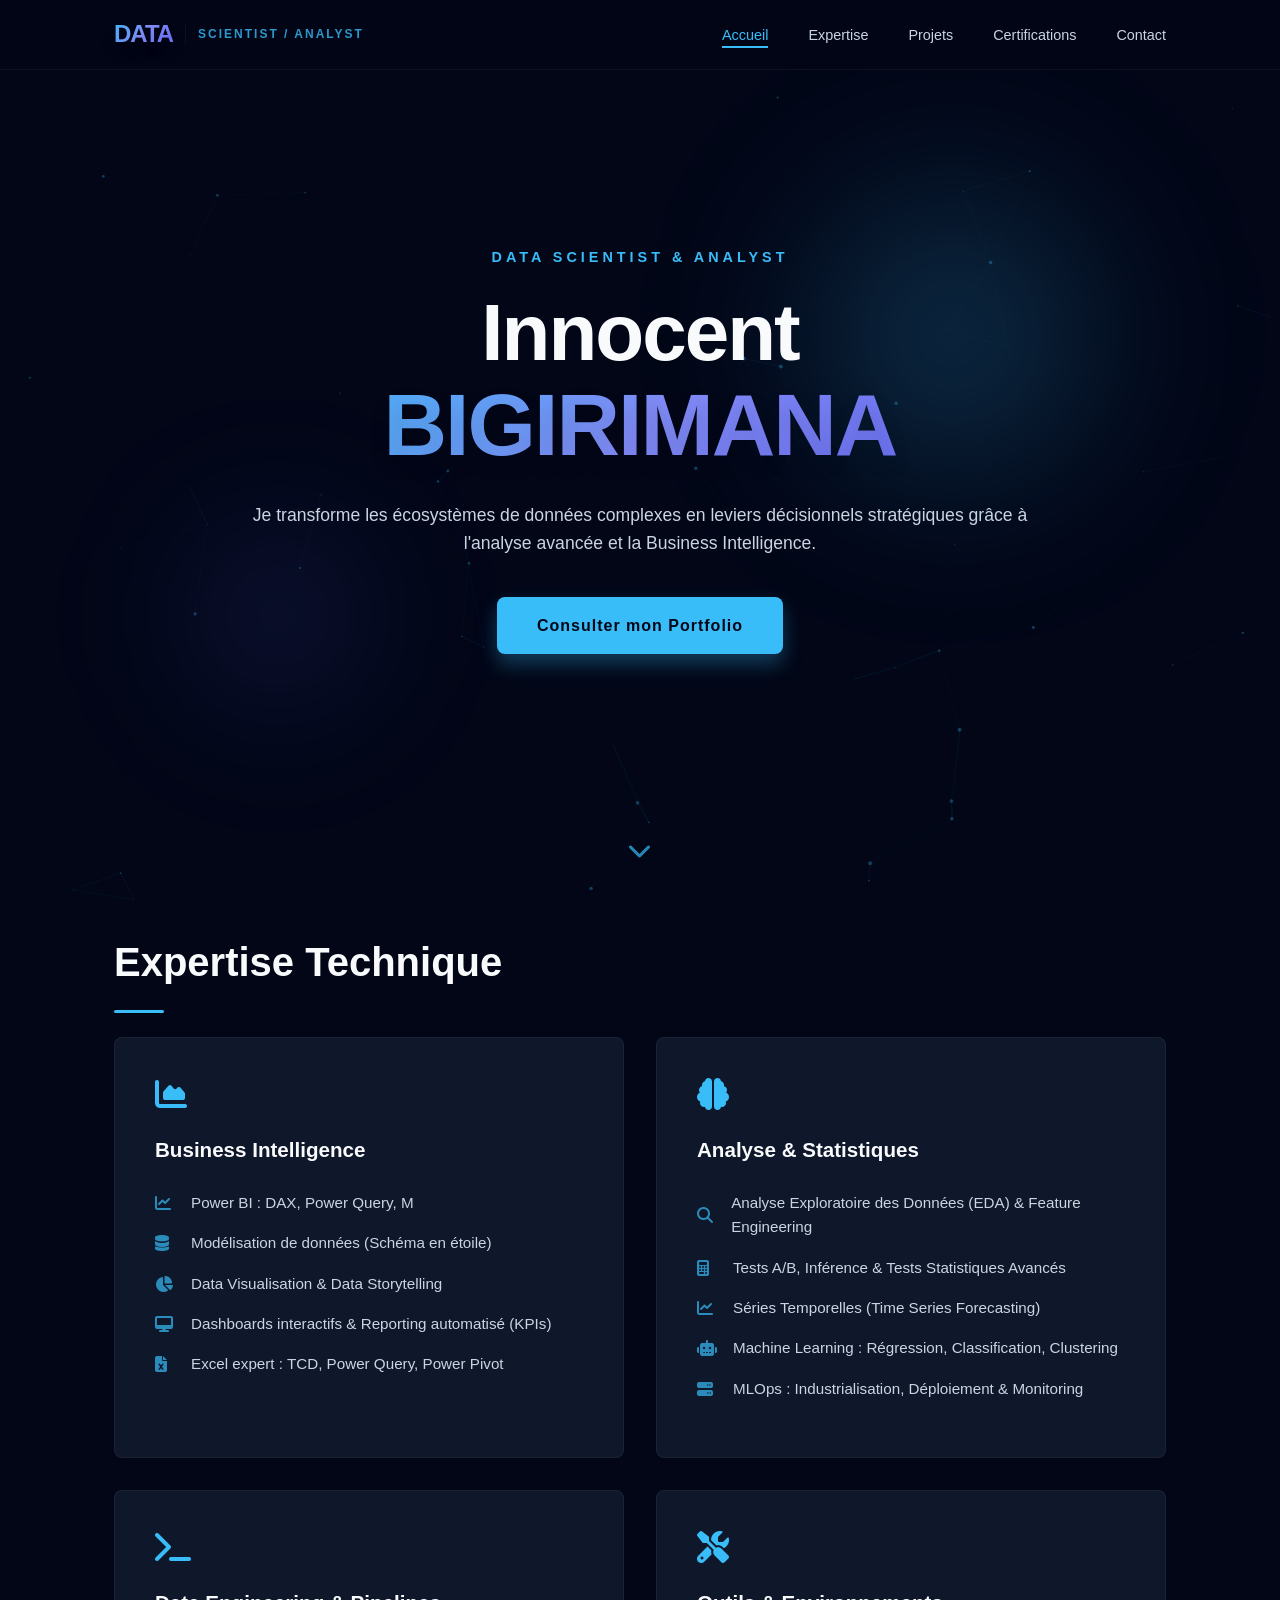
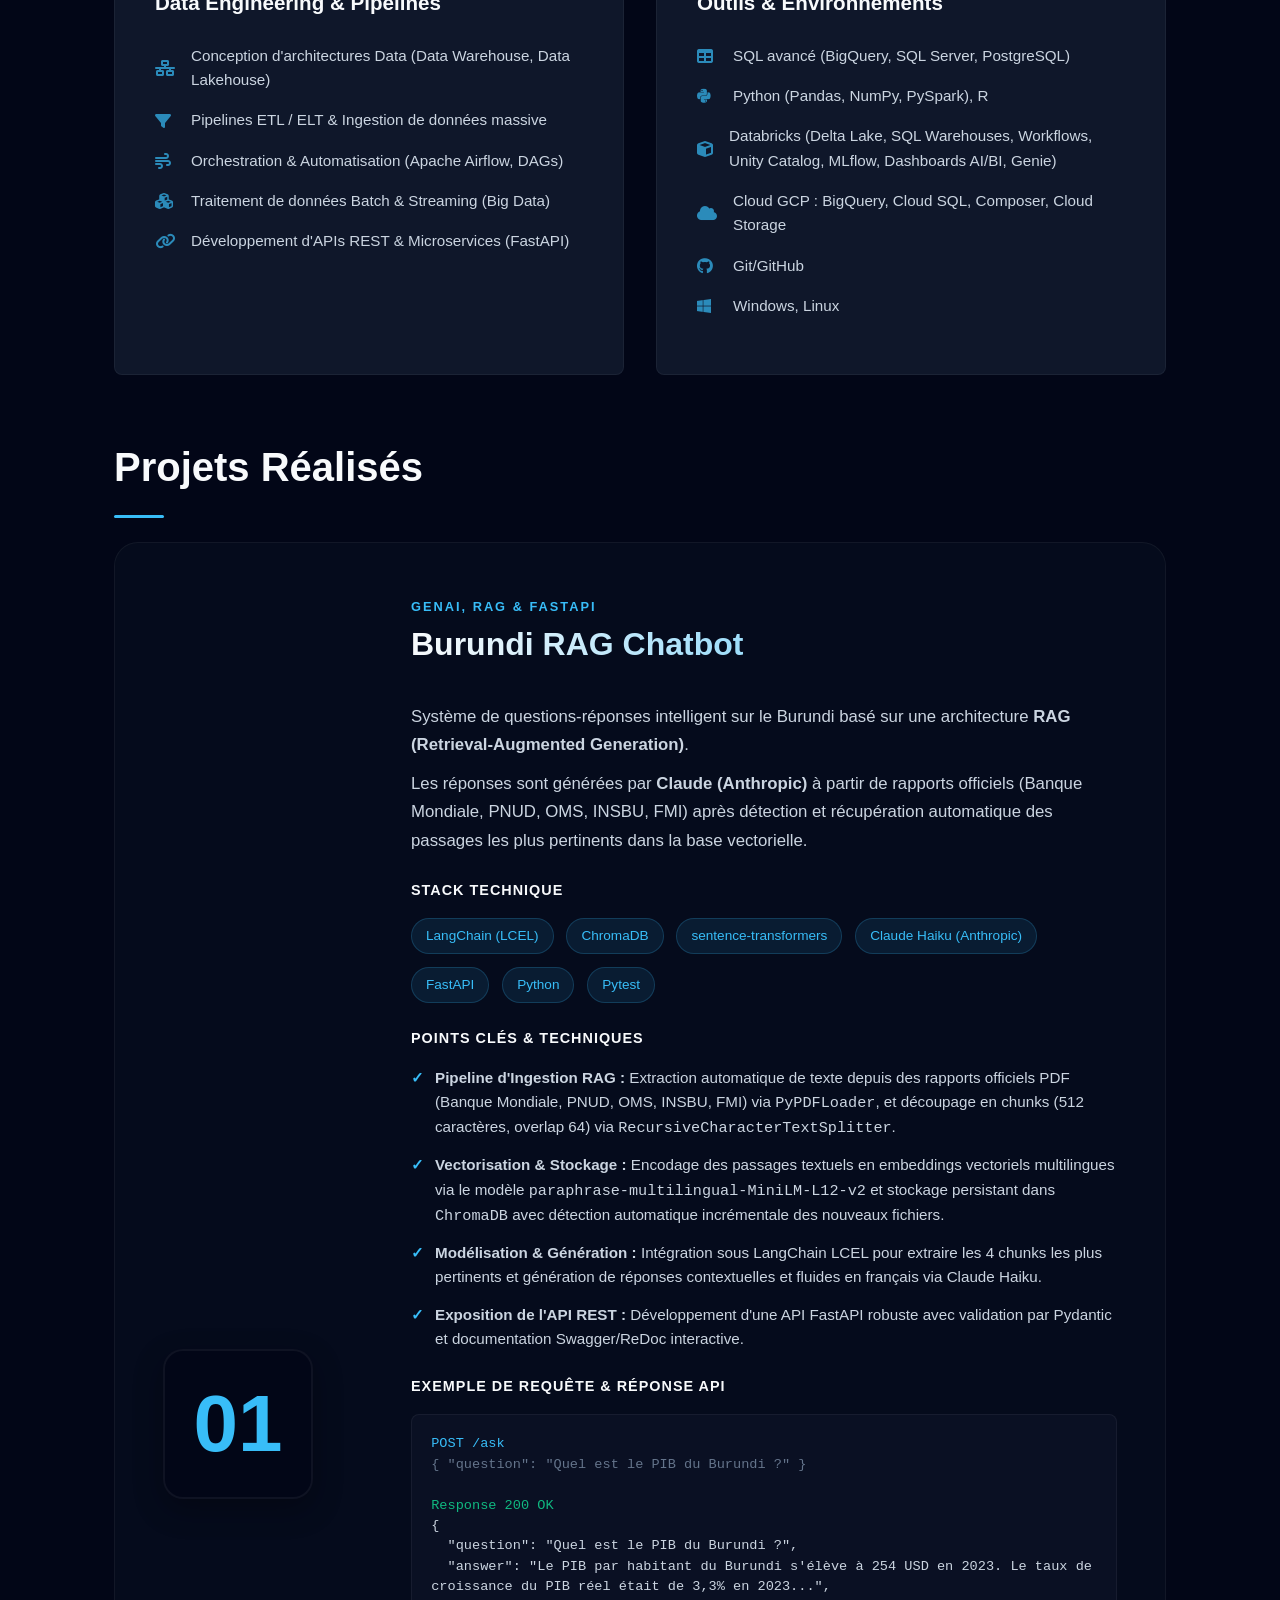
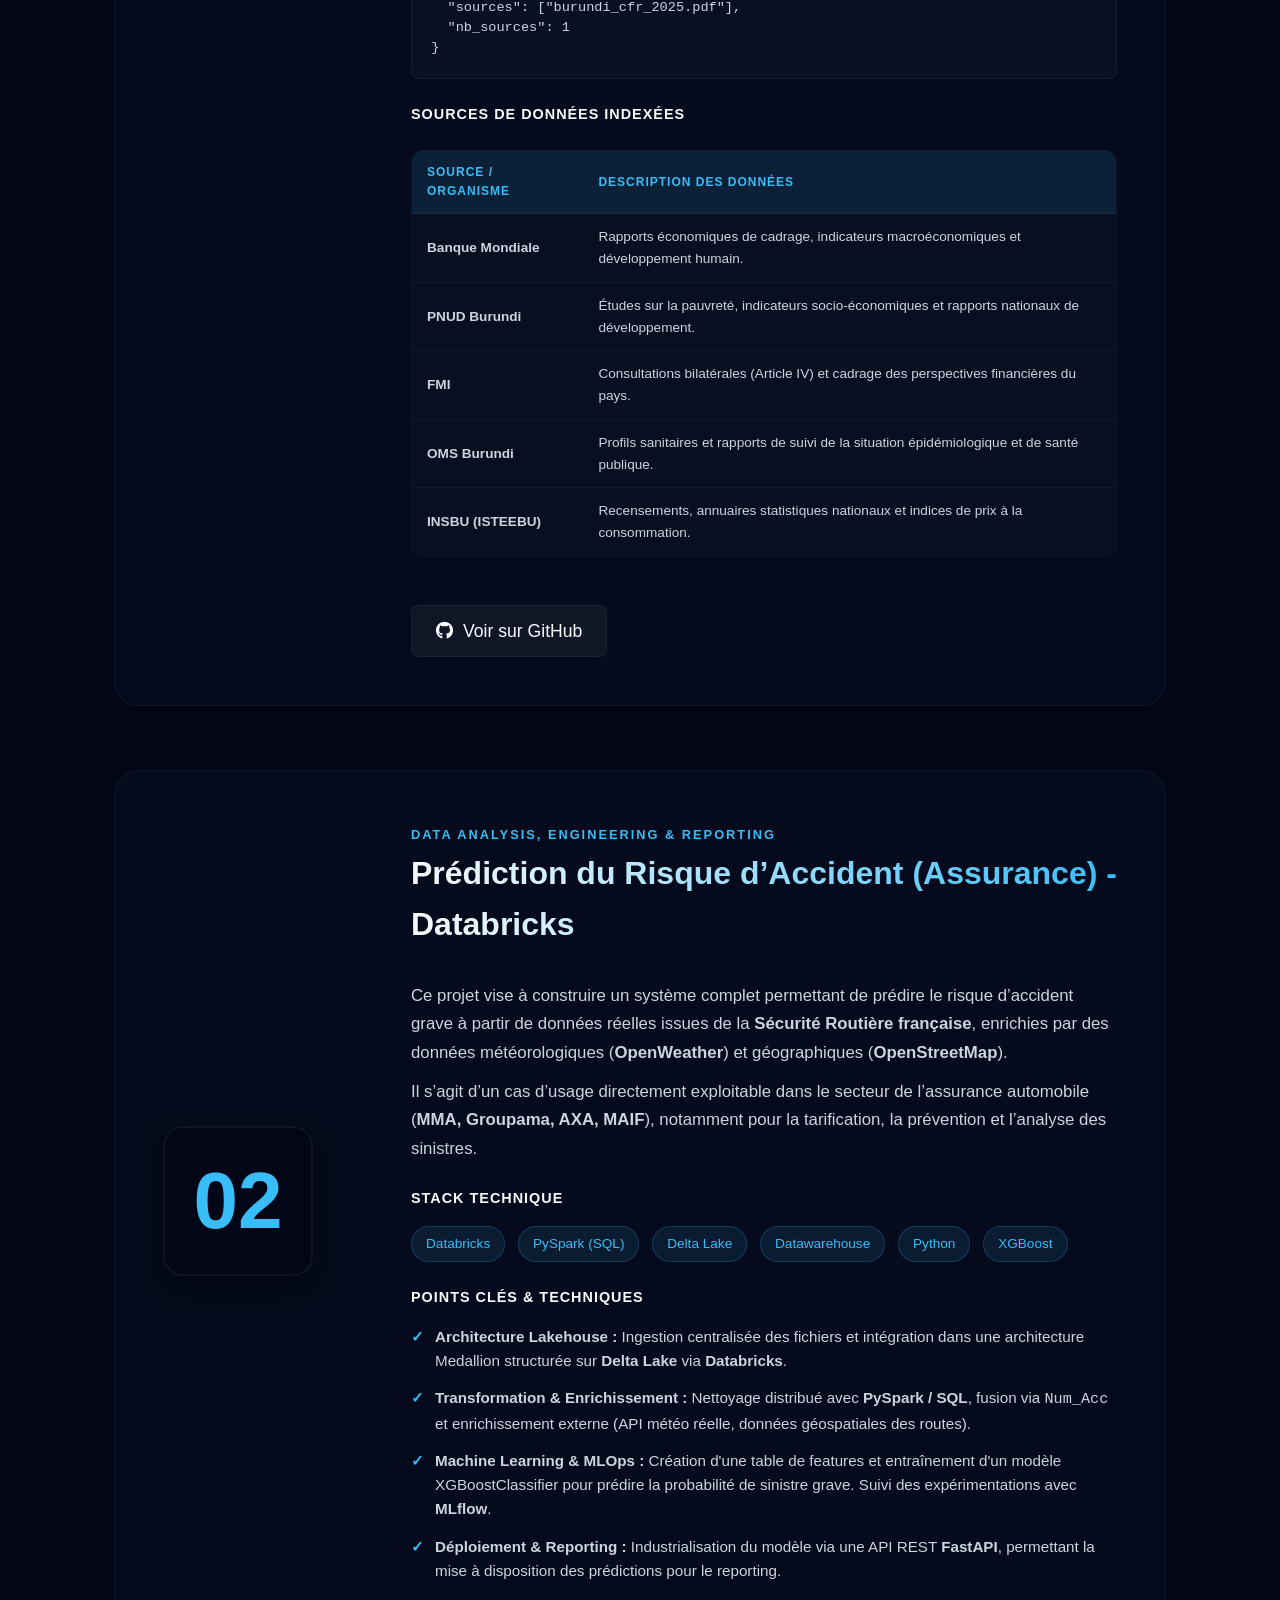
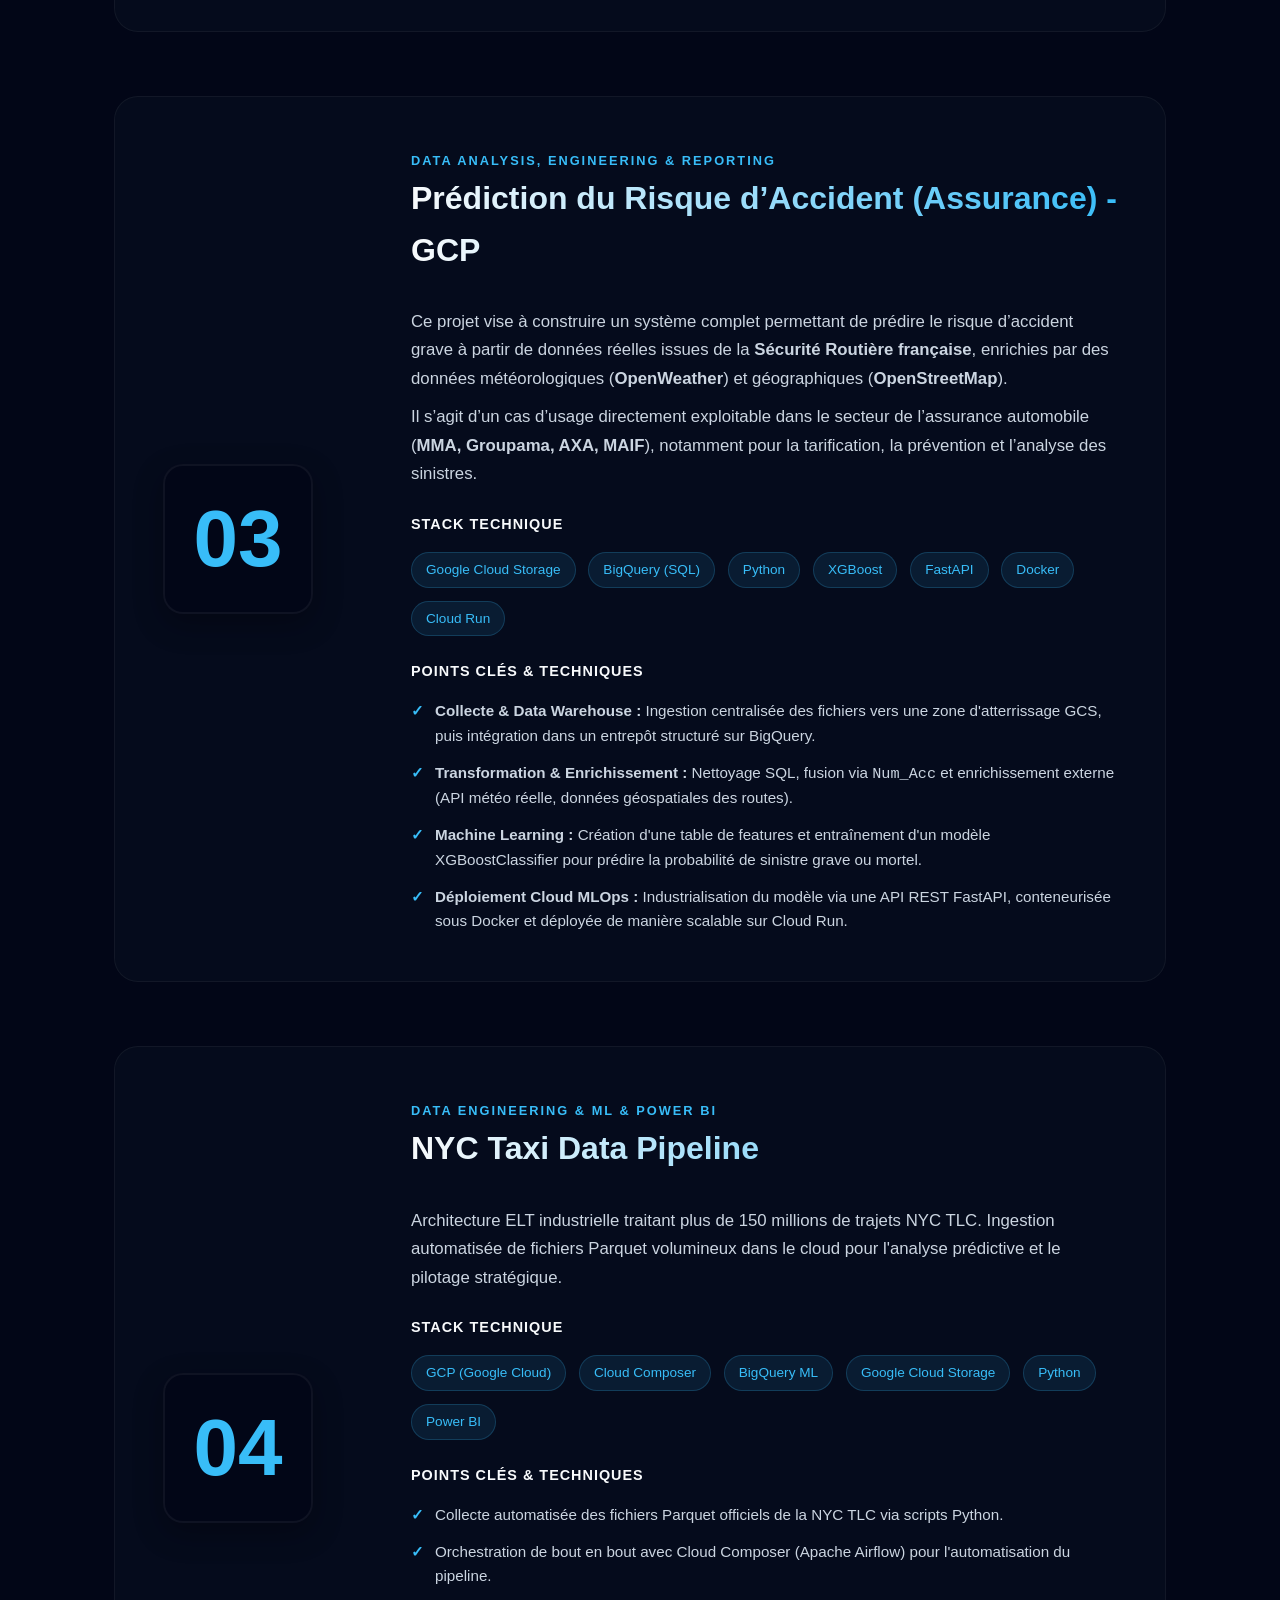
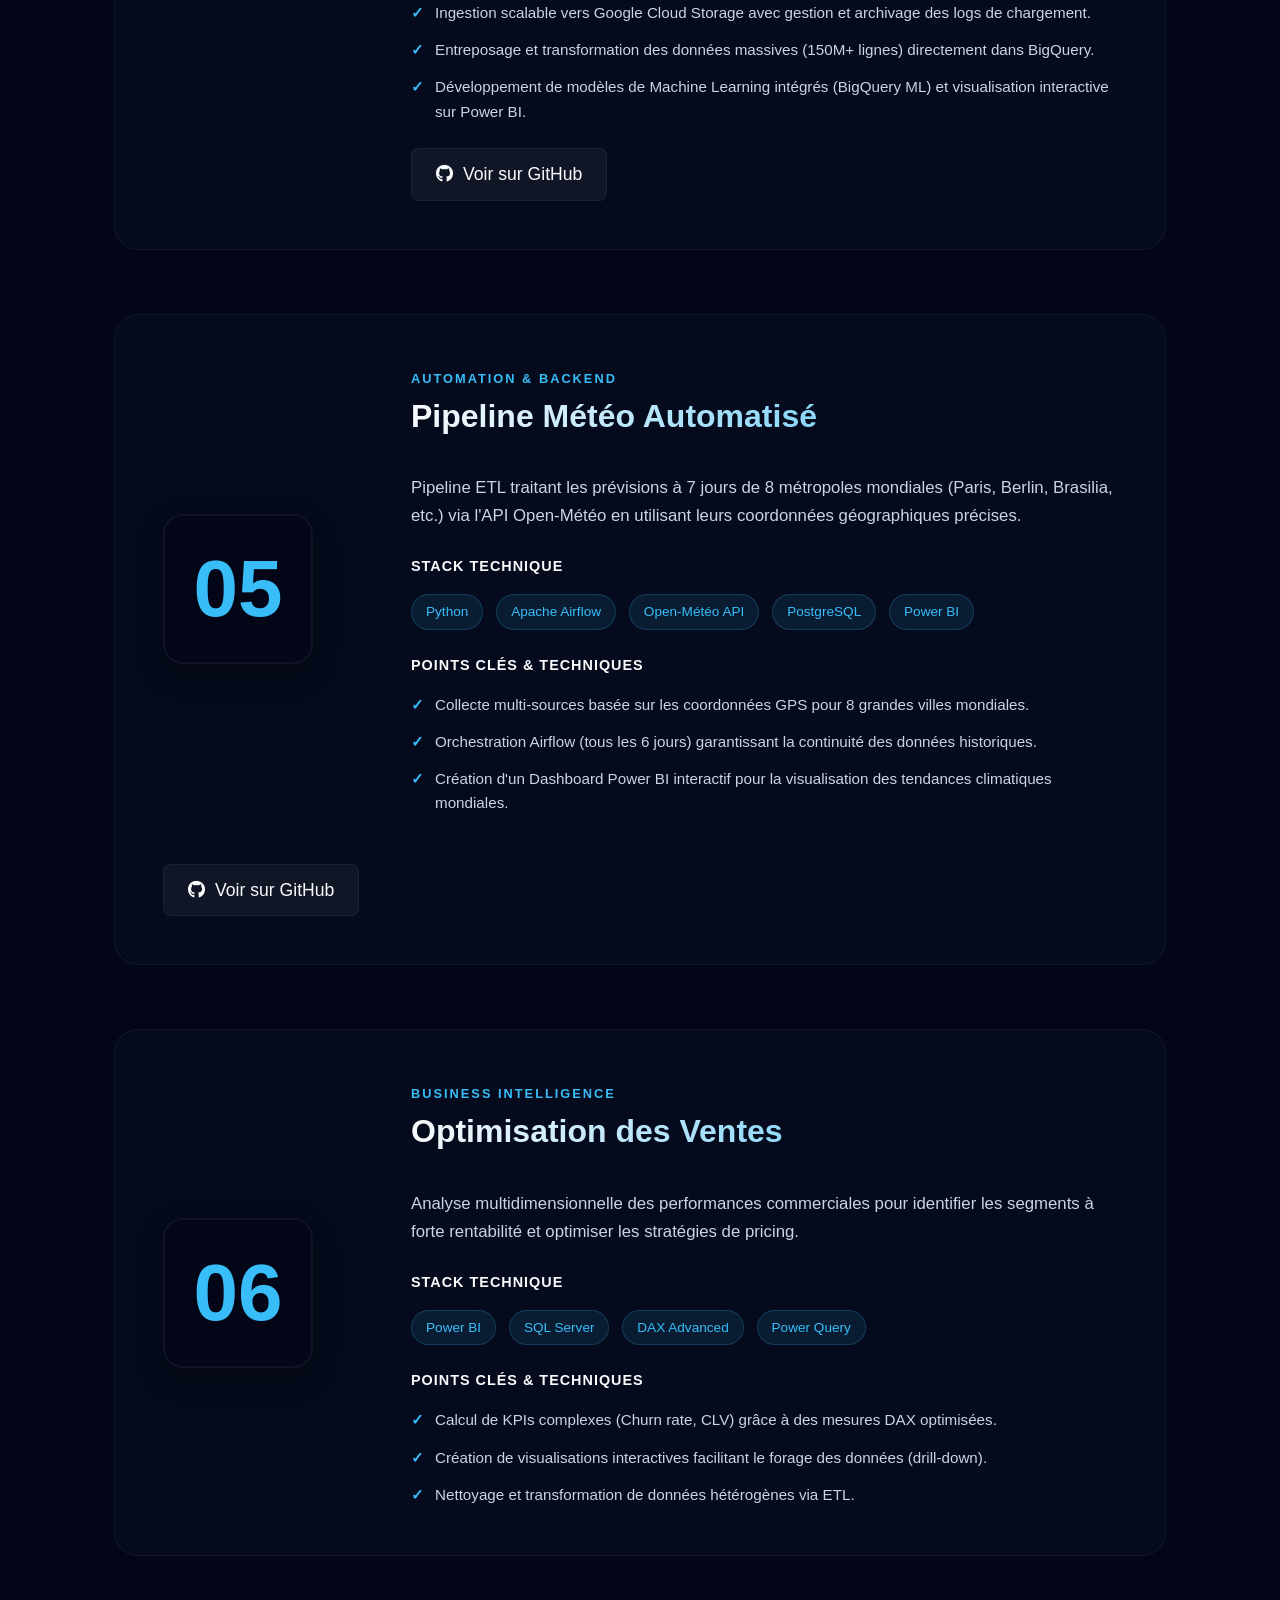
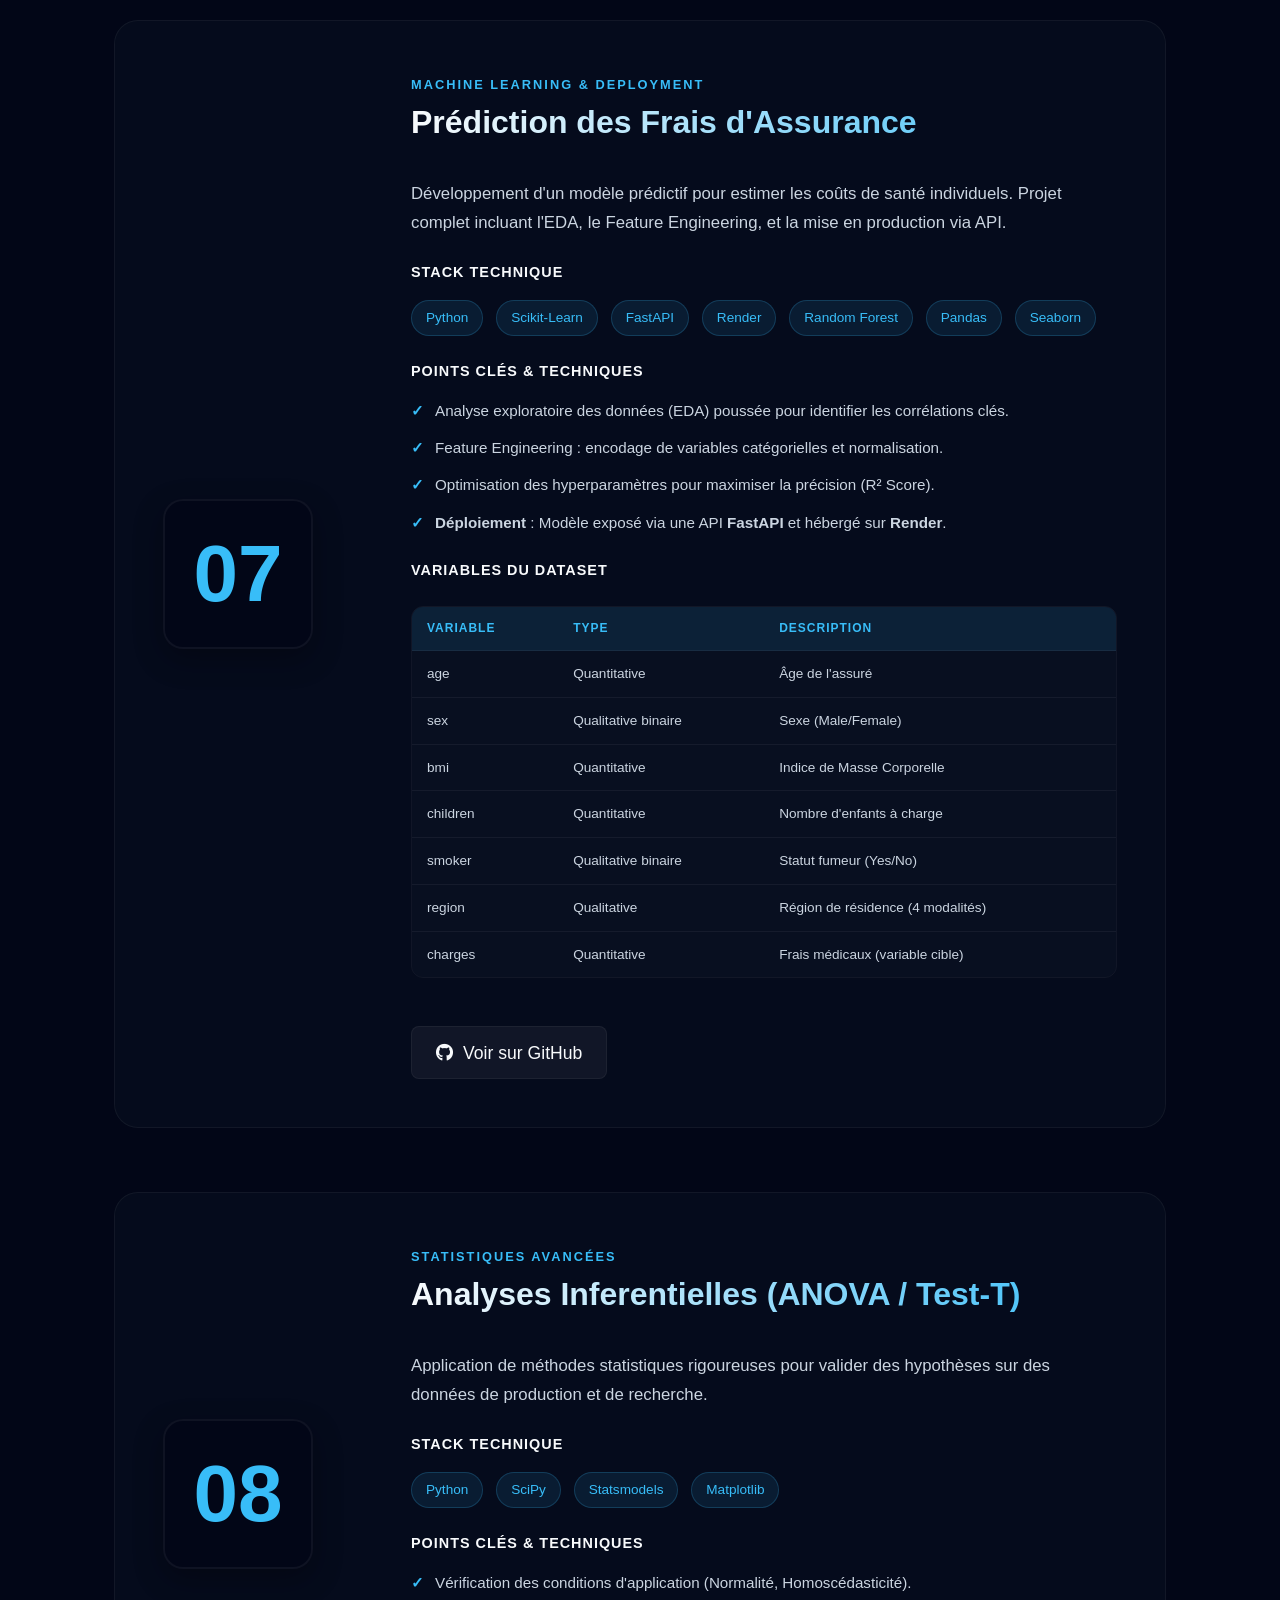
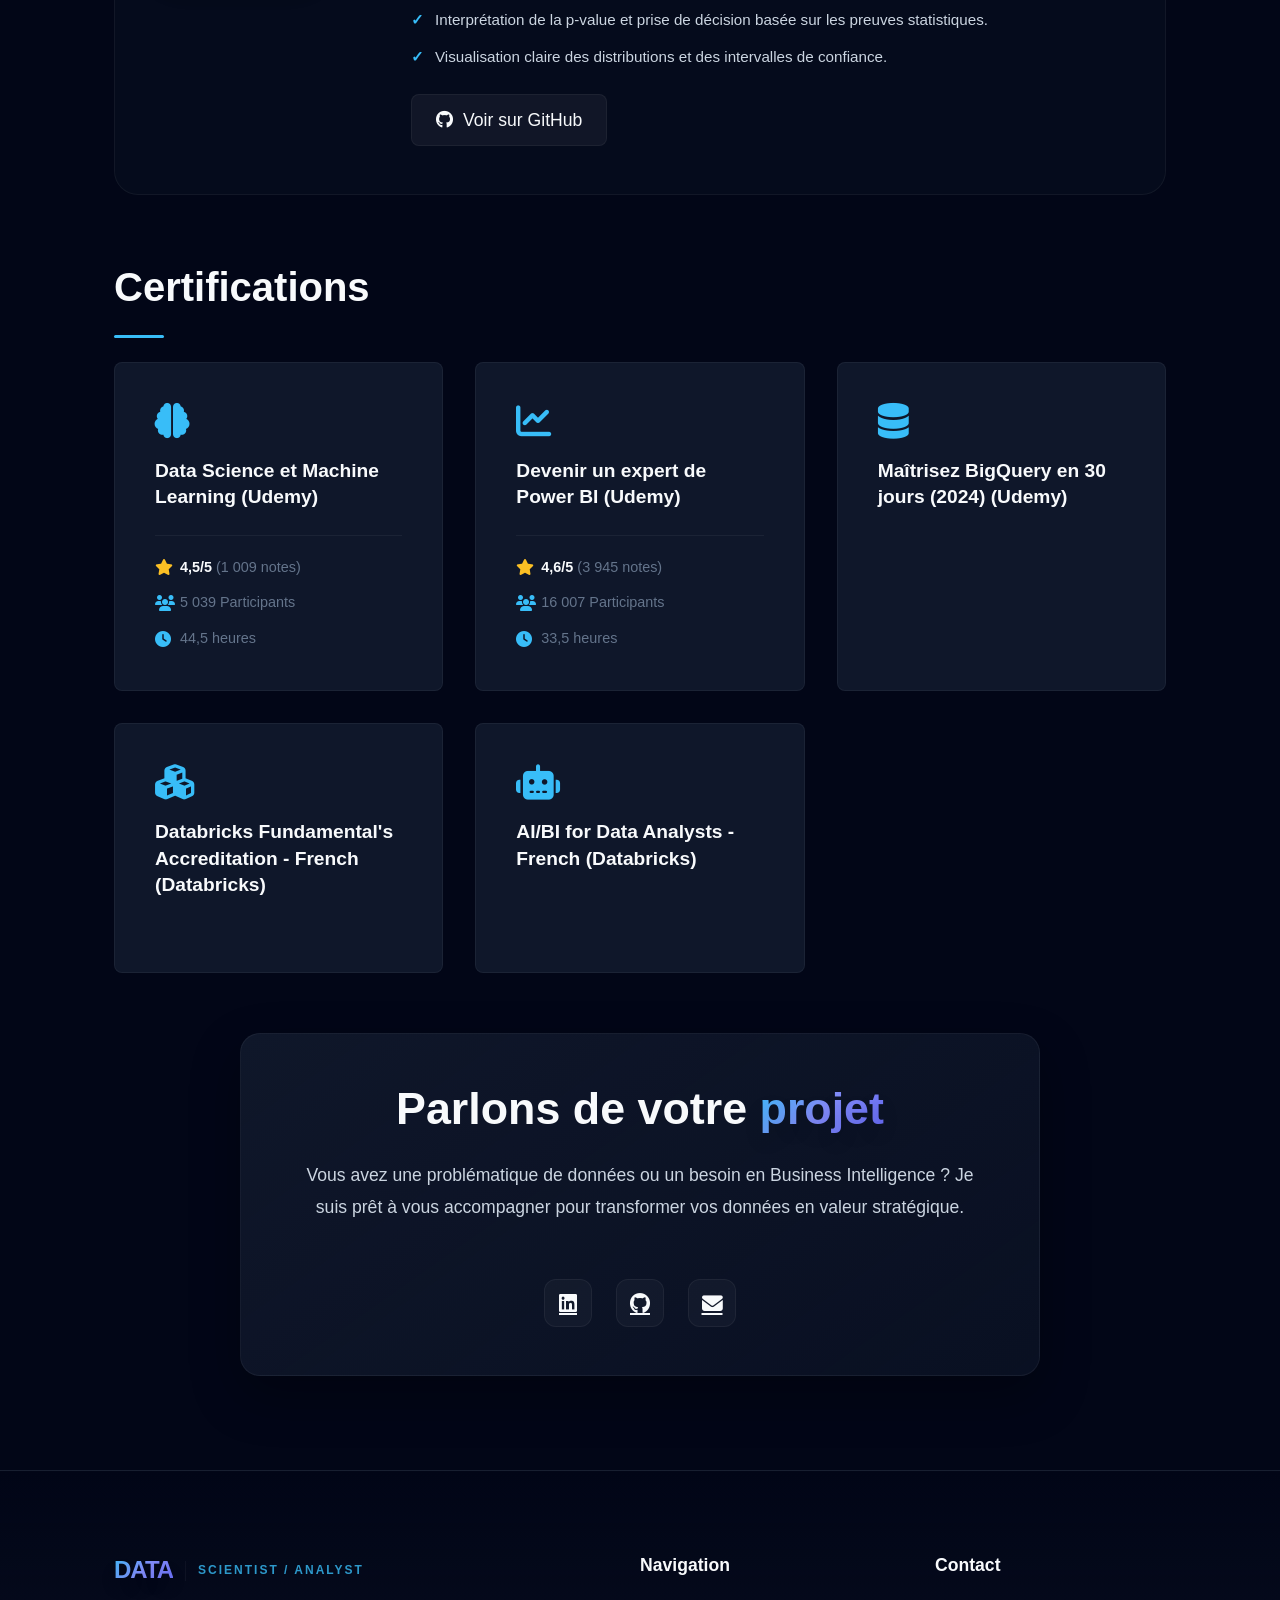
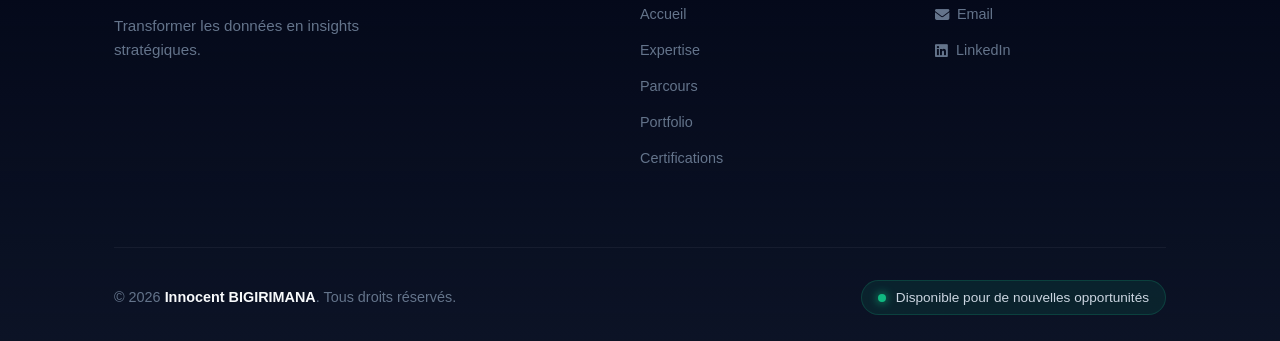
==== commit deb5fa20: "suppression de mes expériances" ====
--- a/index.html
+++ b/index.html
@@ -54,7 +54,6 @@
             <ul class="nav-links">
                 <li><a href="#hero">Accueil</a></li>
                 <li><a href="#about">Expertise</a></li>
-                <li><a href="#experience">Expériences</a></li>
                 <li><a href="#projects">Projets</a></li>
                 <li><a href="#certifications">Certifications</a></li>
                 <li><a href="#contact">Contact</a></li>
@@ -144,164 +143,6 @@
         </div>
     </section>
 
-    <!-- Experience Section -->
-    <section id="experience">
-        <div class="container">
-            <div class="section-title">
-                <h2>Parcours Professionnel</h2>
-                <div class="underline"></div>
-            </div>
-            <div class="timeline">
-                <!-- Exp 0 -->
-                <div class="timeline-item reveal">
-                    <div class="timeline-dot"></div>
-                    <div class="timeline-content">
-                        <div class="exp-header">
-                            <div class="exp-logo">
-                                <img src="assets/niyukurilab_logo.png" alt="NiyukuriLab Logo">
-                            </div>
-                            <div class="exp-title">
-                                <h3>Data Analyst</h3>
-                                <a href="https://niyukurilab.ub.edu.bi/" target="_blank" class="exp-company-link">
-                                    <span class="exp-company">NiyukuriLab (Université du Burundi)</span>
-                                    <i class="fas fa-external-link-alt"></i>
-                                </a> • Burundi
-                            </div>
-                            <span class="exp-date">Mars 2026 – Juin 2026</span>
-                        </div>
-                        <ul>
-                            <li>Modéliser et créer des bases de données relationnelles pour le suivi épidémiologique de
-                                quatre maladies majeures : Mpox, Choléra, Rougeole et Paludisme.</li>
-                            <li>Développer et déployer des APIs REST robustes via FastAPI pour le partage des données et
-                                l'intégration avec d'autres systèmes de santé.</li>
-                            <li>Concevoir des dictionnaires de données détaillés pour chaque maladie, incluant les
-                                descriptions, les limites et les conditions d'accès aux informations.</li>
-                        </ul>
-                        <div class="exp-tech-stack">
-                            <h4>Technologies & Outils</h4>
-                            <div class="tech-tags-container">
-                                <span class="tech-tag">Python (FastAPI, Pandas, SQLAlchemy)</span>
-                                <span class="tech-tag">SQL (PostgreSQL)</span>
-                                <span class="tech-tag">API REST</span>
-                                <span class="tech-tag">Modélisation Épidémiologique</span>
-                            </div>
-                        </div>
-                    </div>
-                </div>
-                <!-- Exp 1 -->
-                <div class="timeline-item reveal delay-1">
-                    <div class="timeline-dot"></div>
-                    <div class="timeline-content">
-                        <div class="exp-header">
-                            <div class="exp-logo">
-                                <img src="assets/lallemand_logo.png" alt="Lallemand Logo">
-                            </div>
-                            <div class="exp-title">
-                                <h3>Ingénieur Data Analyst</h3>
-                                <a href="https://www.lallemand.com/fr/" target="_blank" class="exp-company-link">
-                                    <span class="exp-company">Lallemand SAS</span>
-                                    <i class="fas fa-external-link-alt"></i>
-                                </a> • Blagnac
-                            </div>
-                            <span class="exp-date">Fév 2025 – Août 2025</span>
-                        </div>
-                        <ul>
-                            <li>Industrialiser la collecte, la structuration et la modélisation de +12 000 fichiers
-                                issus des systèmes de production, réduisant le temps de préparation des données de ~80%
-                                grâce à l'automatisation des flux via Apache Airflow.</li>
-                            <li>Mise en place de règles de qualité, validation et documentation des flux pour garantir
-                                la cohérence des données.</li>
-                            <li>Fiabiliser les données de production : détection et correction d'anomalies sur +12 000
-                                fichiers, atteignant un taux de fiabilité des référentiels de +95%.</li>
-                            <li>Orchestrer l'ingestion des données dans SQL Server pour alimenter 2 tableaux de bord
-                                Power BI assurant un suivi en temps réel de +15 KPIs opérationnels.</li>
-                            <li>Développer et déployer 2 modèles ML (régression / classification) avec une précision de
-                                +92%, accessibles via une API REST et une interface Streamlit, permettant une prise de
-                                décision autonome pour les équipes métier.</li>
-                            <li>Mener des analyses statistiques multivariées ayant permis d'identifier 3 facteurs
-                                critiques impactant directement la performance de production.</li>
-                        </ul>
-                        <div class="exp-tech-stack">
-                            <h4>Technologies & Outils</h4>
-                            <div class="tech-tags-container">
-                                <span class="tech-tag">Power BI</span>
-                                <span class="tech-tag">SQL</span>
-                                <span class="tech-tag">SQL SERVER</span>
-                                <span class="tech-tag">Apache Airflow</span>
-                                <span class="tech-tag">API REST</span>
-                                <span class="tech-tag">Python (Scikit-learn, Pandas, NumPy, Streamlit, FastAPI,
-                                    SQLAlchemy)</span>
-                            </div>
-                        </div>
-                    </div>
-                </div>
-                <!-- Exp 2 -->
-                <div class="timeline-item reveal delay-2">
-                    <div class="timeline-dot"></div>
-                    <div class="timeline-content">
-                        <div class="exp-header">
-                            <div class="exp-title">
-                                <h3>Data Analyst</h3>
-                                <span class="exp-company">LURMISTA</span> • Burundi
-                            </div>
-                            <span class="exp-date">Mai 2024 – Août 2024</span>
-                        </div>
-                        <ul>
-                            <li>Concevoir et déployer un système de monitoring de production basé sur la modélisation de
-                                séries temporelles et des cartes de contrôle statistiques.</li>
-                            <li>Mettre en place des mécanismes de détection d'anomalies pour permettre une intervention
-                                précoce et optimiser les processus en continu.</li>
-                        </ul>
-                        <div class="exp-tech-stack">
-                            <h4>Technologies & Outils</h4>
-                            <div class="tech-tags-container">
-                                <span class="tech-tag">Python (Pandas, NumPy, Matplotlib)</span>
-                                <span class="tech-tag">Statistiques (Séries Temporelles)</span>
-                                <span class="tech-tag">Excel</span>
-                            </div>
-                        </div>
-                    </div>
-                </div>
-                <!-- Exp 3 -->
-                <div class="timeline-item reveal delay-3">
-                    <div class="timeline-dot"></div>
-                    <div class="timeline-content">
-                        <div class="exp-header">
-                            <div class="exp-logo">
-                                <img src="assets/insbu_logo.png" alt="INSBU Logo">
-                            </div>
-                            <div class="exp-title">
-                                <h3>Statisticien</h3>
-                                <a href="https://www.insbu.bi/" target="_blank" class="exp-company-link">
-                                    <span class="exp-company">INSBU (Institut National de la Statistique)</span>
-                                    <i class="fas fa-external-link-alt"></i>
-                                </a> • Burundi
-                            </div>
-                            <span class="exp-date">Mai 2022 – Août 2022</span>
-                        </div>
-                        <ul>
-                            <li>Collecter et traiter des données d'enquêtes terrain auprès des ménages dans le cadre de
-                                missions statistiques nationales.</li>
-                            <li>Nettoyer des données pour garantir la fiabilité des analyses.</li>
-                            <li>Analyser et modéliser les tendances socio-économiques à l'aide de méthodes statistiques,
-                                et restituer les résultats sous forme de rapports et visualisations destinés aux
-                                décideurs.</li>
-                        </ul>
-                        <div class="exp-tech-stack">
-                            <h4>Technologies & Outils</h4>
-                            <div class="tech-tags-container">
-                                <span class="tech-tag">CSPro</span>
-                                <span class="tech-tag">SPSS</span>
-                                <span class="tech-tag">Stata</span>
-                                <span class="tech-tag">Excel</span>
-                            </div>
-                        </div>
-                    </div>
-                </div>
-            </div>
-        </div>
-    </section>
-
     <!-- Projects Section -->
     <section id="projects">
         <div class="container">
@@ -310,9 +151,100 @@
                 <div class="underline"></div>
             </div>
             <div class="projects-list">
+                <!-- Project: Burundi RAG Chatbot -->
+                <div class="project-item reveal">
+                    <div class="project-number">01</div>
+                    <div class="project-details">
+                        <div class="project-header">
+                            <span class="project-category">GenAI, RAG & FastAPI</span>
+                            <h3>Burundi RAG Chatbot</h3>
+                        </div>
+                        <div class="project-desc">
+                            <p>Système de questions-réponses intelligent sur le Burundi basé sur une architecture <strong>RAG (Retrieval-Augmented Generation)</strong>.</p>
+                            <p style="margin-top: 10px;">Les réponses sont générées par <strong>Claude (Anthropic)</strong> à partir de rapports officiels (Banque Mondiale, PNUD, OMS, INSBU, FMI) après détection et récupération automatique des passages les plus pertinents dans la base vectorielle.</p>
+                        </div>
+
+                        <div class="project-tech-stack">
+                            <h4>Stack Technique</h4>
+                            <div class="tech-tags">
+                                <span>LangChain (LCEL)</span>
+                                <span>ChromaDB</span>
+                                <span>sentence-transformers</span>
+                                <span>Claude Haiku (Anthropic)</span>
+                                <span>FastAPI</span>
+                                <span>Python</span>
+                                <span>Pytest</span>
+                            </div>
+                        </div>
+
+                        <div class="project-achievements">
+                            <h4>Points Clés & Techniques</h4>
+                            <ul>
+                                <li><strong>Pipeline d'Ingestion RAG :</strong> Extraction automatique de texte depuis des rapports officiels PDF (Banque Mondiale, PNUD, OMS, INSBU, FMI) via <code>PyPDFLoader</code>, et découpage en chunks (512 caractères, overlap 64) via <code>RecursiveCharacterTextSplitter</code>.</li>
+                                <li><strong>Vectorisation & Stockage :</strong> Encodage des passages textuels en embeddings vectoriels multilingues via le modèle <code>paraphrase-multilingual-MiniLM-L12-v2</code> et stockage persistant dans <code>ChromaDB</code> avec détection automatique incrémentale des nouveaux fichiers.</li>
+                                <li><strong>Modélisation & Génération :</strong> Intégration sous LangChain LCEL pour extraire les 4 chunks les plus pertinents et génération de réponses contextuelles et fluides en français via Claude Haiku.</li>
+                                <li><strong>Exposition de l'API REST :</strong> Développement d'une API FastAPI robuste avec validation par Pydantic et documentation Swagger/ReDoc interactive.</li>
+                            </ul>
+
+                            <h4 style="margin-top: 1.5rem;">Exemple de Requête & Réponse API</h4>
+                            <div class="code-block-container" style="background: rgba(15, 23, 42, 0.6); border: 1px solid var(--border); padding: 1.2rem; border-radius: 8px; font-family: monospace; font-size: 0.85rem; margin-top: 0.5rem; overflow-x: auto; line-height: 1.5;">
+                                <span style="color: var(--primary);">POST /ask</span><br>
+                                <span style="color: var(--text-muted);">{ "question": "Quel est le PIB du Burundi ?" }</span><br><br>
+                                <span style="color: #10b981;">Response 200 OK</span><br>
+                                <span style="color: var(--text-main);">{<br>
+                                &nbsp;&nbsp;"question": "Quel est le PIB du Burundi ?",<br>
+                                &nbsp;&nbsp;"answer": "Le PIB par habitant du Burundi s'élève à 254 USD en 2023. Le taux de croissance du PIB réel était de 3,3% en 2023...",<br>
+                                &nbsp;&nbsp;"sources": ["burundi_cfr_2025.pdf"],<br>
+                                &nbsp;&nbsp;"nb_sources": 1<br>
+                                }</span>
+                            </div>
+
+                            <h4 style="margin-top: 1.5rem;">Sources de données indexées</h4>
+                            <div class="table-responsive">
+                                <table class="project-data-table">
+                                    <thead>
+                                        <tr>
+                                            <th>Source / Organisme</th>
+                                            <th>Description des données</th>
+                                        </tr>
+                                    </thead>
+                                    <tbody>
+                                        <tr>
+                                            <td><strong>Banque Mondiale</strong></td>
+                                            <td>Rapports économiques de cadrage, indicateurs macroéconomiques et développement humain.</td>
+                                        </tr>
+                                        <tr>
+                                            <td><strong>PNUD Burundi</strong></td>
+                                            <td>Études sur la pauvreté, indicateurs socio-économiques et rapports nationaux de développement.</td>
+                                        </tr>
+                                        <tr>
+                                            <td><strong>FMI</strong></td>
+                                            <td>Consultations bilatérales (Article IV) et cadrage des perspectives financières du pays.</td>
+                                        </tr>
+                                        <tr>
+                                            <td><strong>OMS Burundi</strong></td>
+                                            <td>Profils sanitaires et rapports de suivi de la situation épidémiologique et de santé publique.</td>
+                                        </tr>
+                                        <tr>
+                                            <td><strong>INSBU (ISTEEBU)</strong></td>
+                                            <td>Recensements, annuaires statistiques nationaux et indices de prix à la consommation.</td>
+                                        </tr>
+                                    </tbody>
+                                </table>
+                            </div>
+                        </div>
+
+                        <div class="project-footer">
+                            <a href="https://github.com/bigirimanainnocent12/burundi_rag_chatbot" target="_blank" class="btn-github">
+                                <i class="fab fa-github"></i> Voir sur GitHub
+                            </a>
+                        </div>
+                    </div>
+                </div>
+
                 <!-- Project: Prédiction du Risque d'Accident Automobile -->
                 <div class="project-item reveal">
-                    <div class="project-number">01</div>
+                    <div class="project-number">02</div>
                     <div class="project-details">
                         <div class="project-header">
                             <span class="project-category">Data Analysis, Engineering & Reporting</span>
@@ -362,7 +294,7 @@
 
                 <!-- Project: Prédiction du Risque d'Accident Automobile (GCP) -->
                 <div class="project-item reveal">
-                    <div class="project-number">02</div>
+                    <div class="project-number">03</div>
                     <div class="project-details">
                         <div class="project-header">
                             <span class="project-category">Data Analysis, Engineering & Reporting</span>
@@ -413,7 +345,7 @@
 
                 <!-- Project: NYC Taxi Data Pipeline -->
                 <div class="project-item reveal">
-                    <div class="project-number">03</div>
+                    <div class="project-number">04</div>
                     <div class="project-details">
                         <div class="project-header">
                             <span class="project-category">Data Engineering & ML & Power BI </span>
@@ -462,7 +394,7 @@
 
                 <!-- Project: Pipeline Météo Automatisé -->
                 <div class="project-item reveal">
-                    <div class="project-number">04</div>
+                    <div class="project-number">05</div>
                     <div class="project-details">
                         <div class="project-header">
                             <span class="project-category">Automation & Backend</span>
@@ -502,11 +434,10 @@
                         </a>
                     </div>
                 </div>
-            </div>
-
-            <!-- Project: Optimisation des Ventes -->
+
+                <!-- Project: Optimisation des Ventes -->
             <div class="project-item reveal">
-                <div class="project-number">05</div>
+                <div class="project-number">06</div>
                 <div class="project-details">
                     <div class="project-header">
                         <span class="project-category">Business Intelligence</span>
@@ -539,7 +470,7 @@
 
             <!-- Project: Prédiction des Frais d'Assurance -->
             <div class="project-item reveal">
-                <div class="project-number">06</div>
+                <div class="project-number">07</div>
                 <div class="project-details">
                     <div class="project-header">
                         <span class="project-category">Machine Learning & Deployment</span>
@@ -635,7 +566,7 @@
 
             <!-- Project: Analyse Statistique (ANOVA & Test-T) -->
             <div class="project-item reveal">
-                <div class="project-number">07</div>
+                <div class="project-number">08</div>
                 <div class="project-details">
                     <div class="project-header">
                         <span class="project-category">Statistiques Avancées</span>
@@ -672,8 +603,8 @@
                 </div>
             </div>
         </div>
-        </div>
-    </section>
+    </div>
+</section>
 
     <!-- Certifications Section -->
     <section id="certifications">
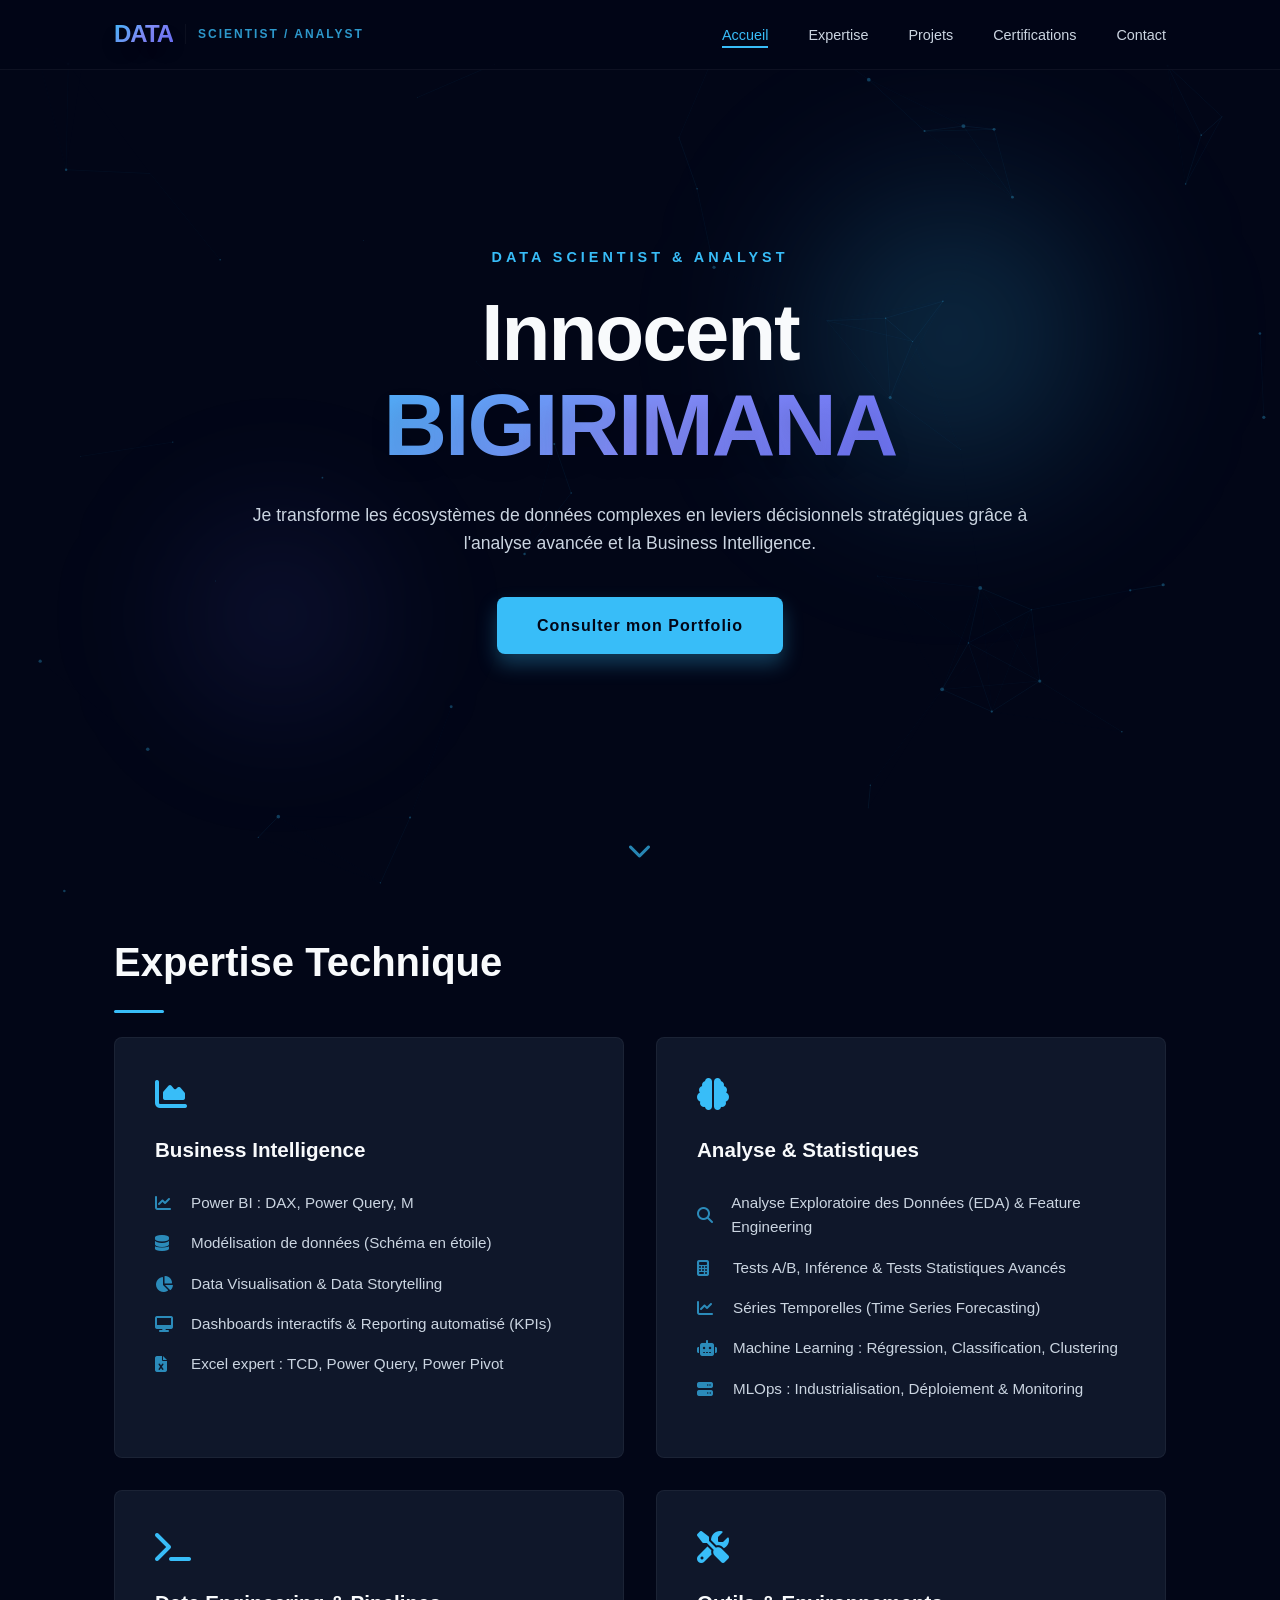
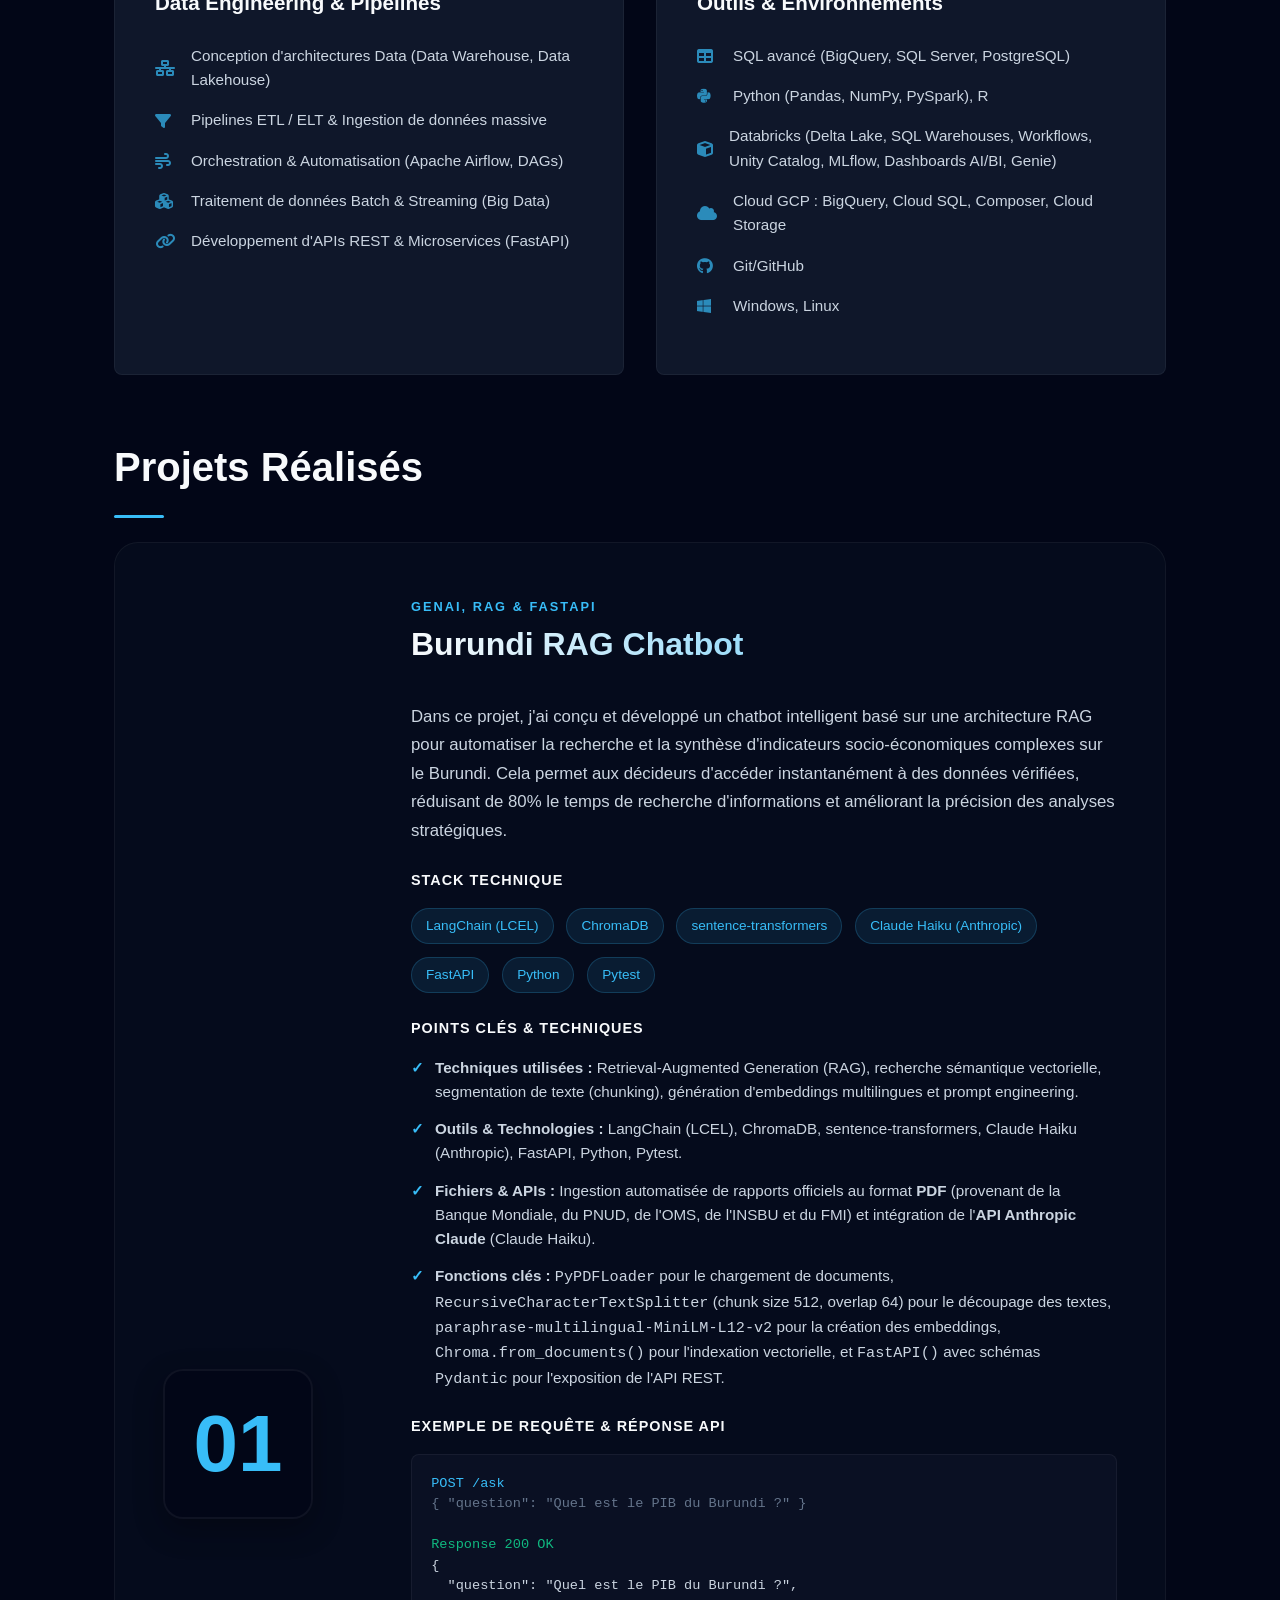
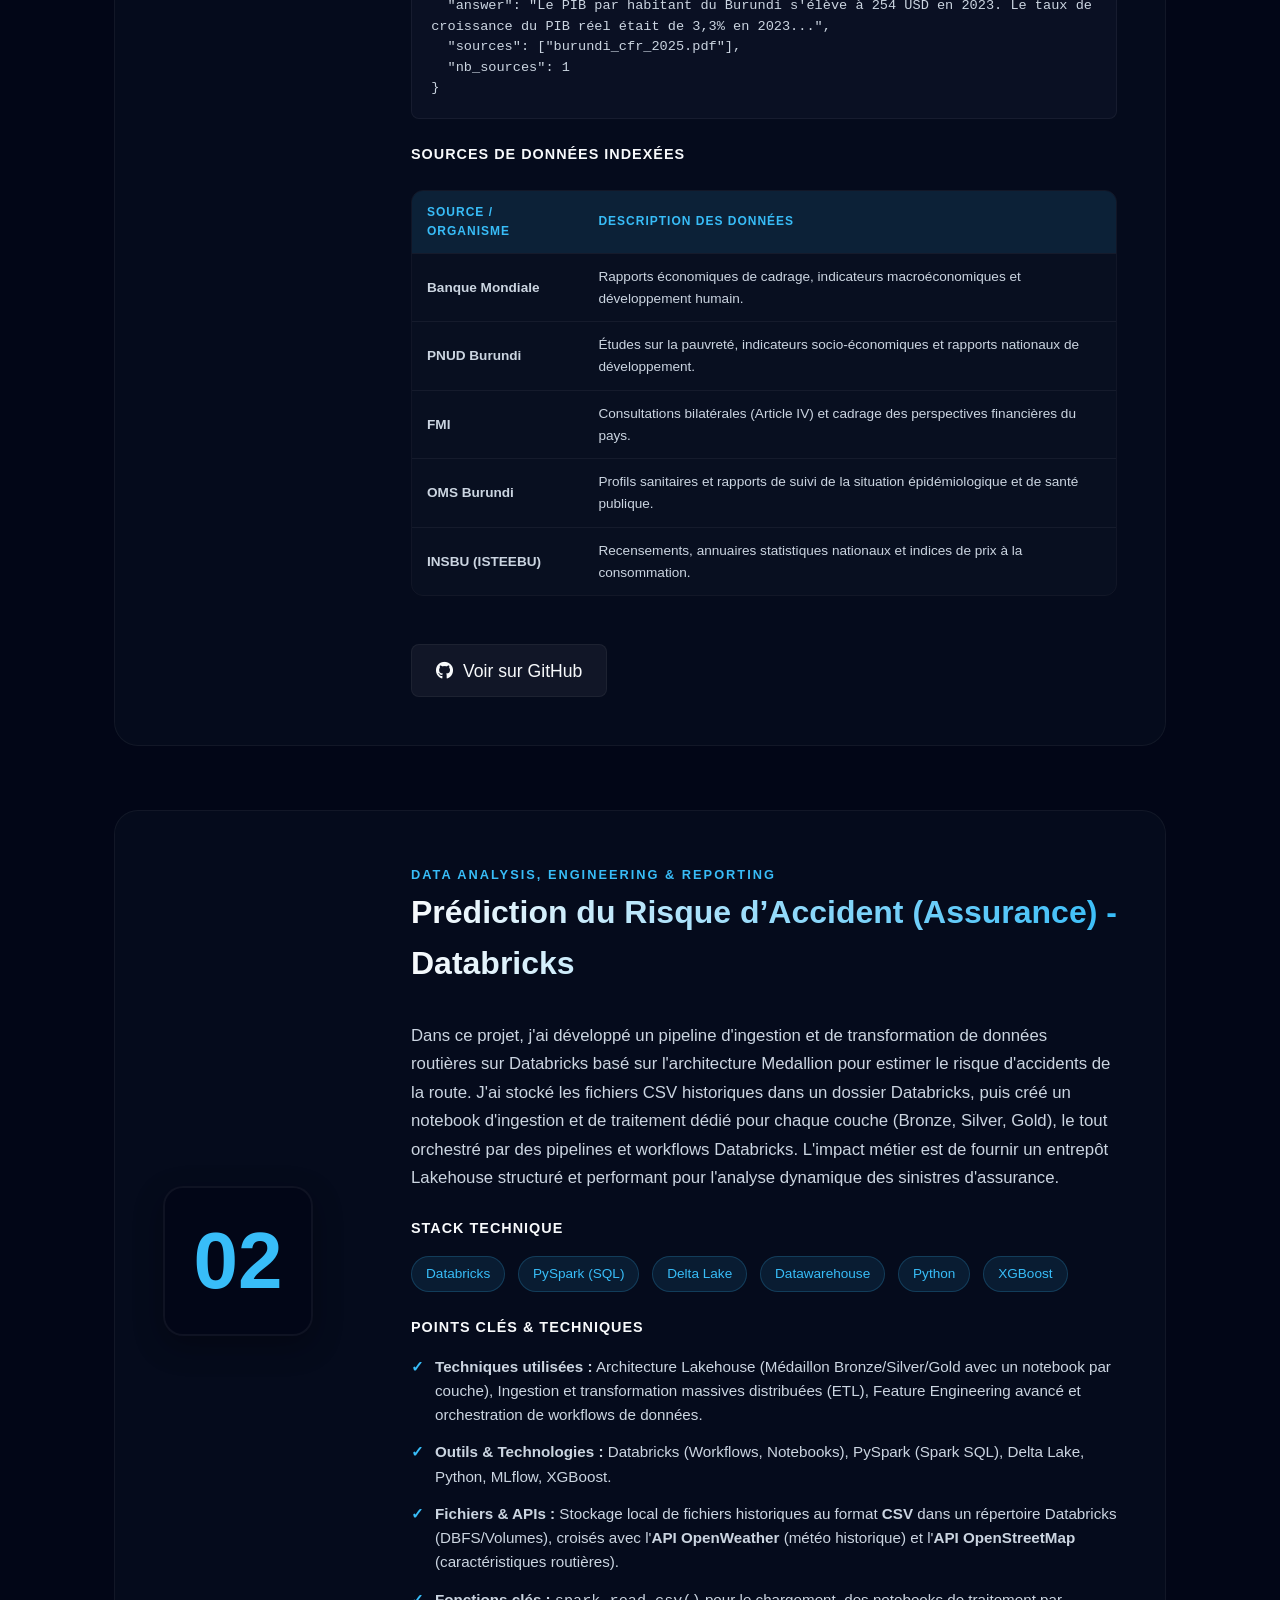
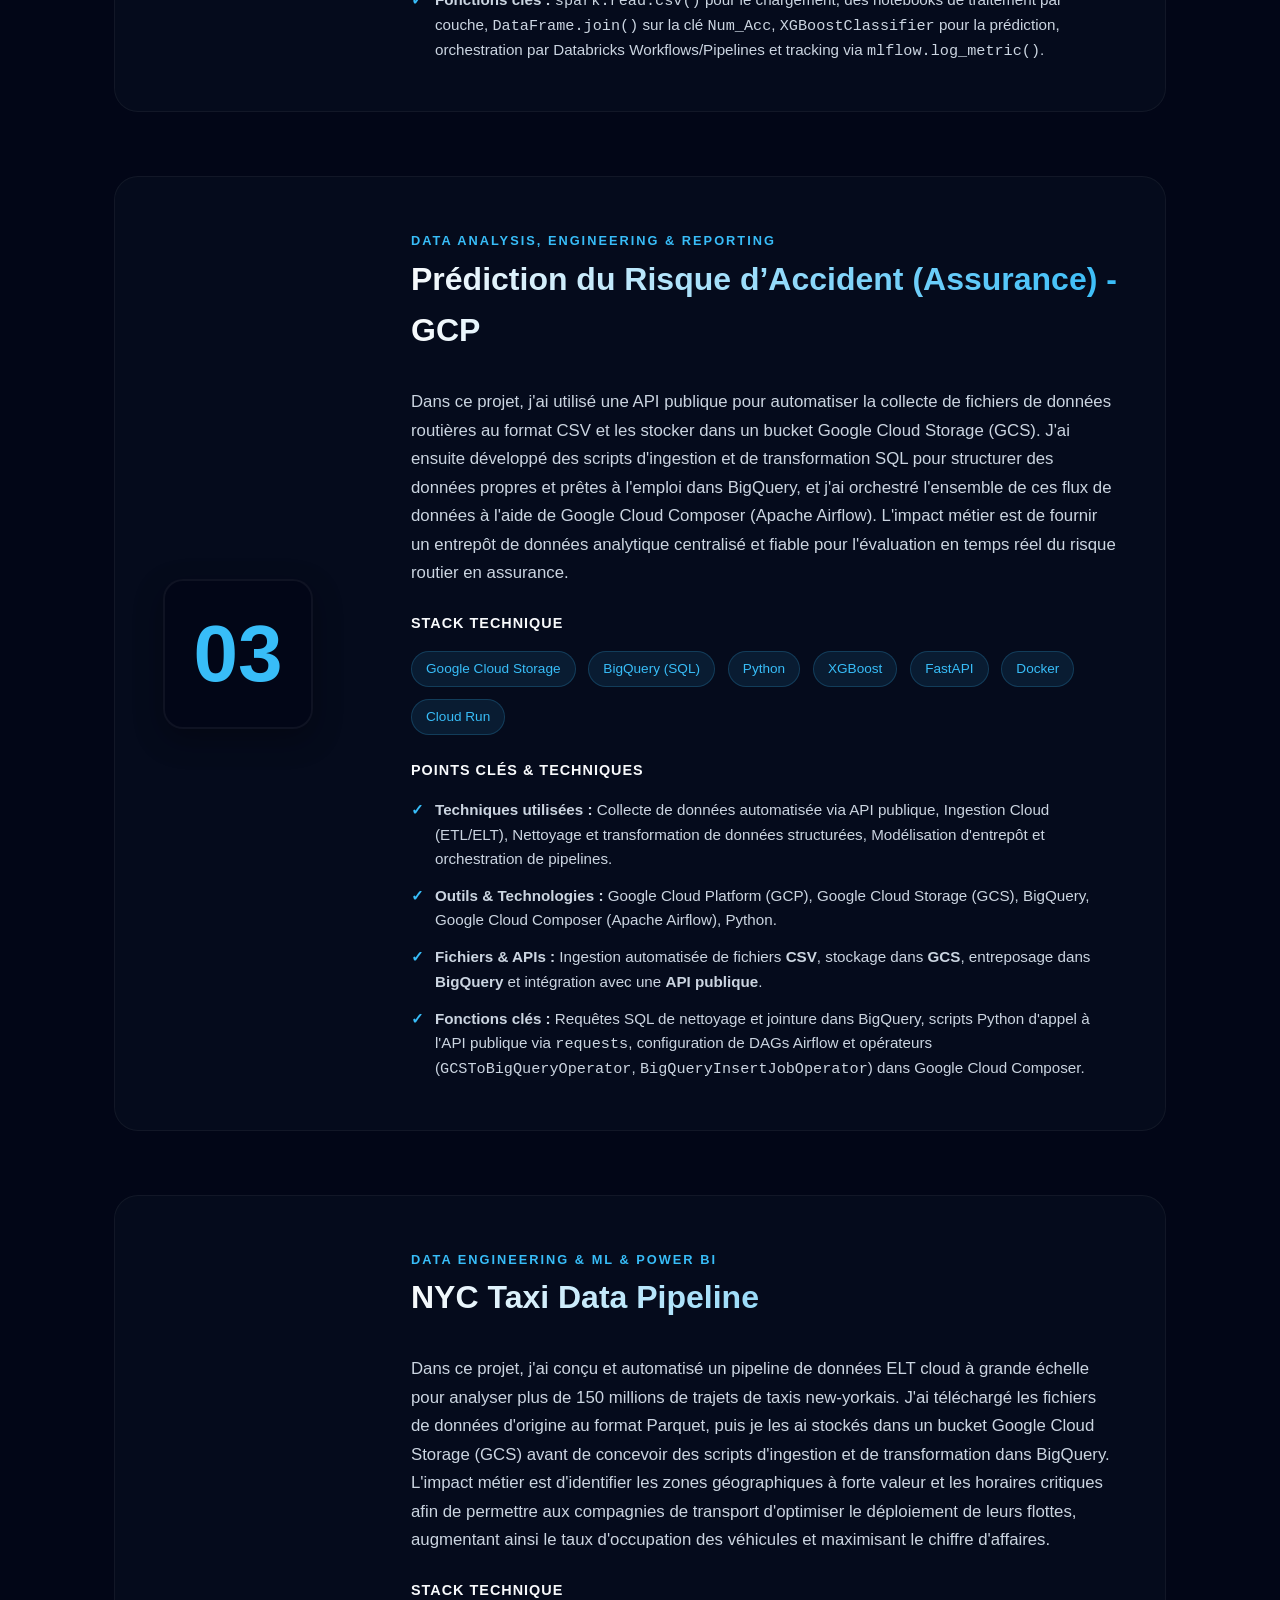
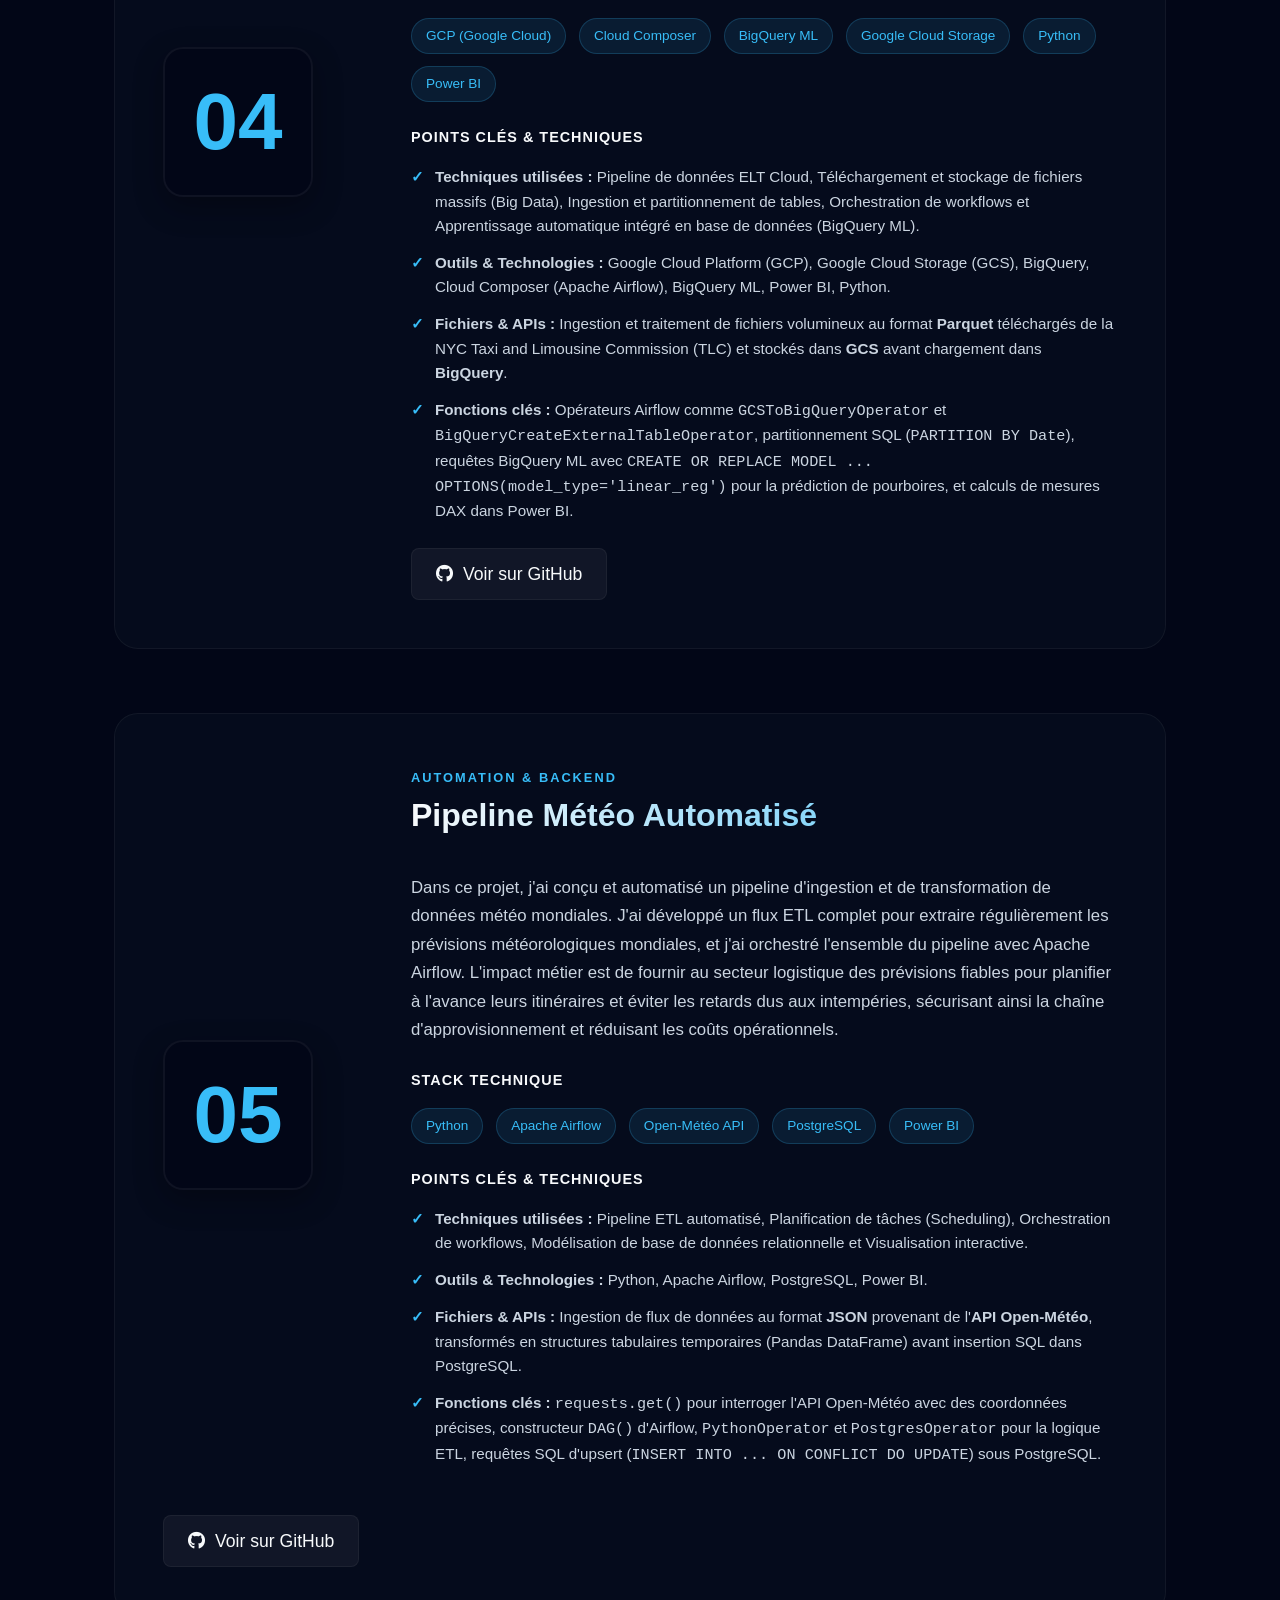
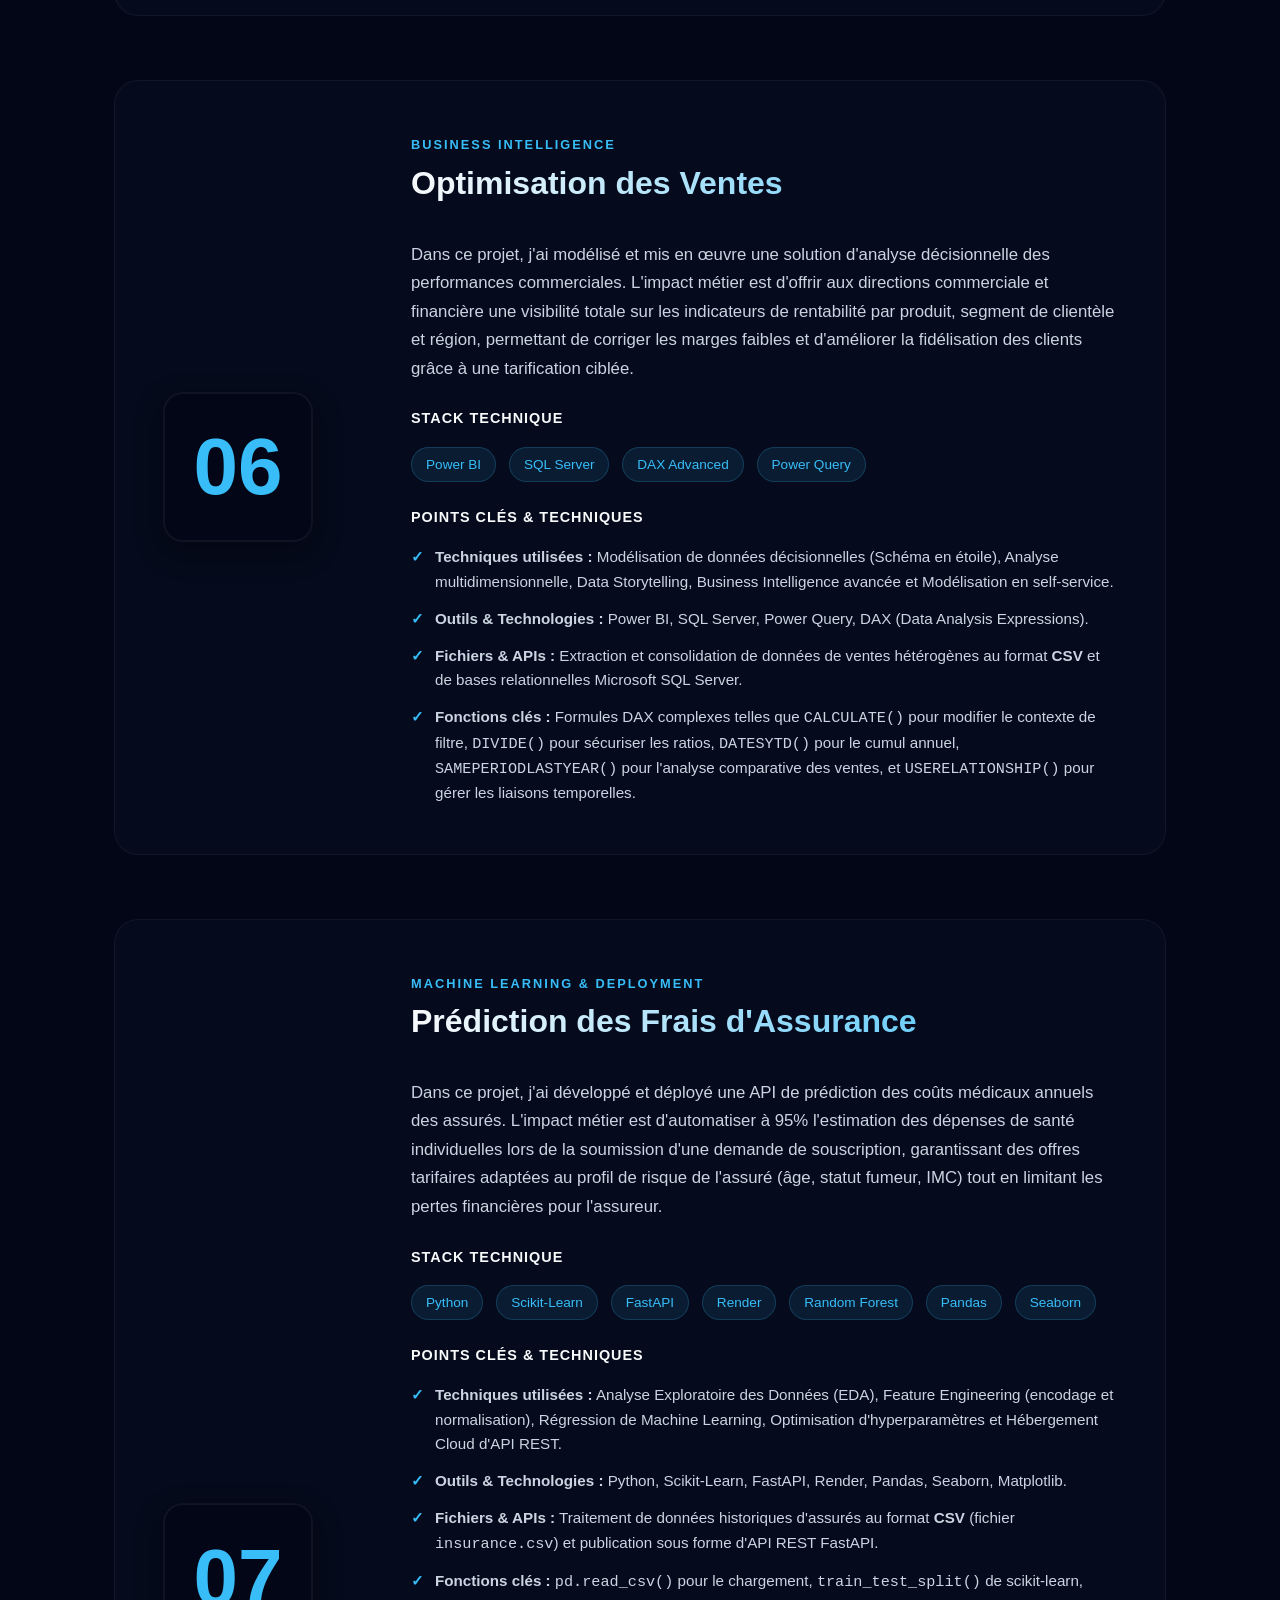
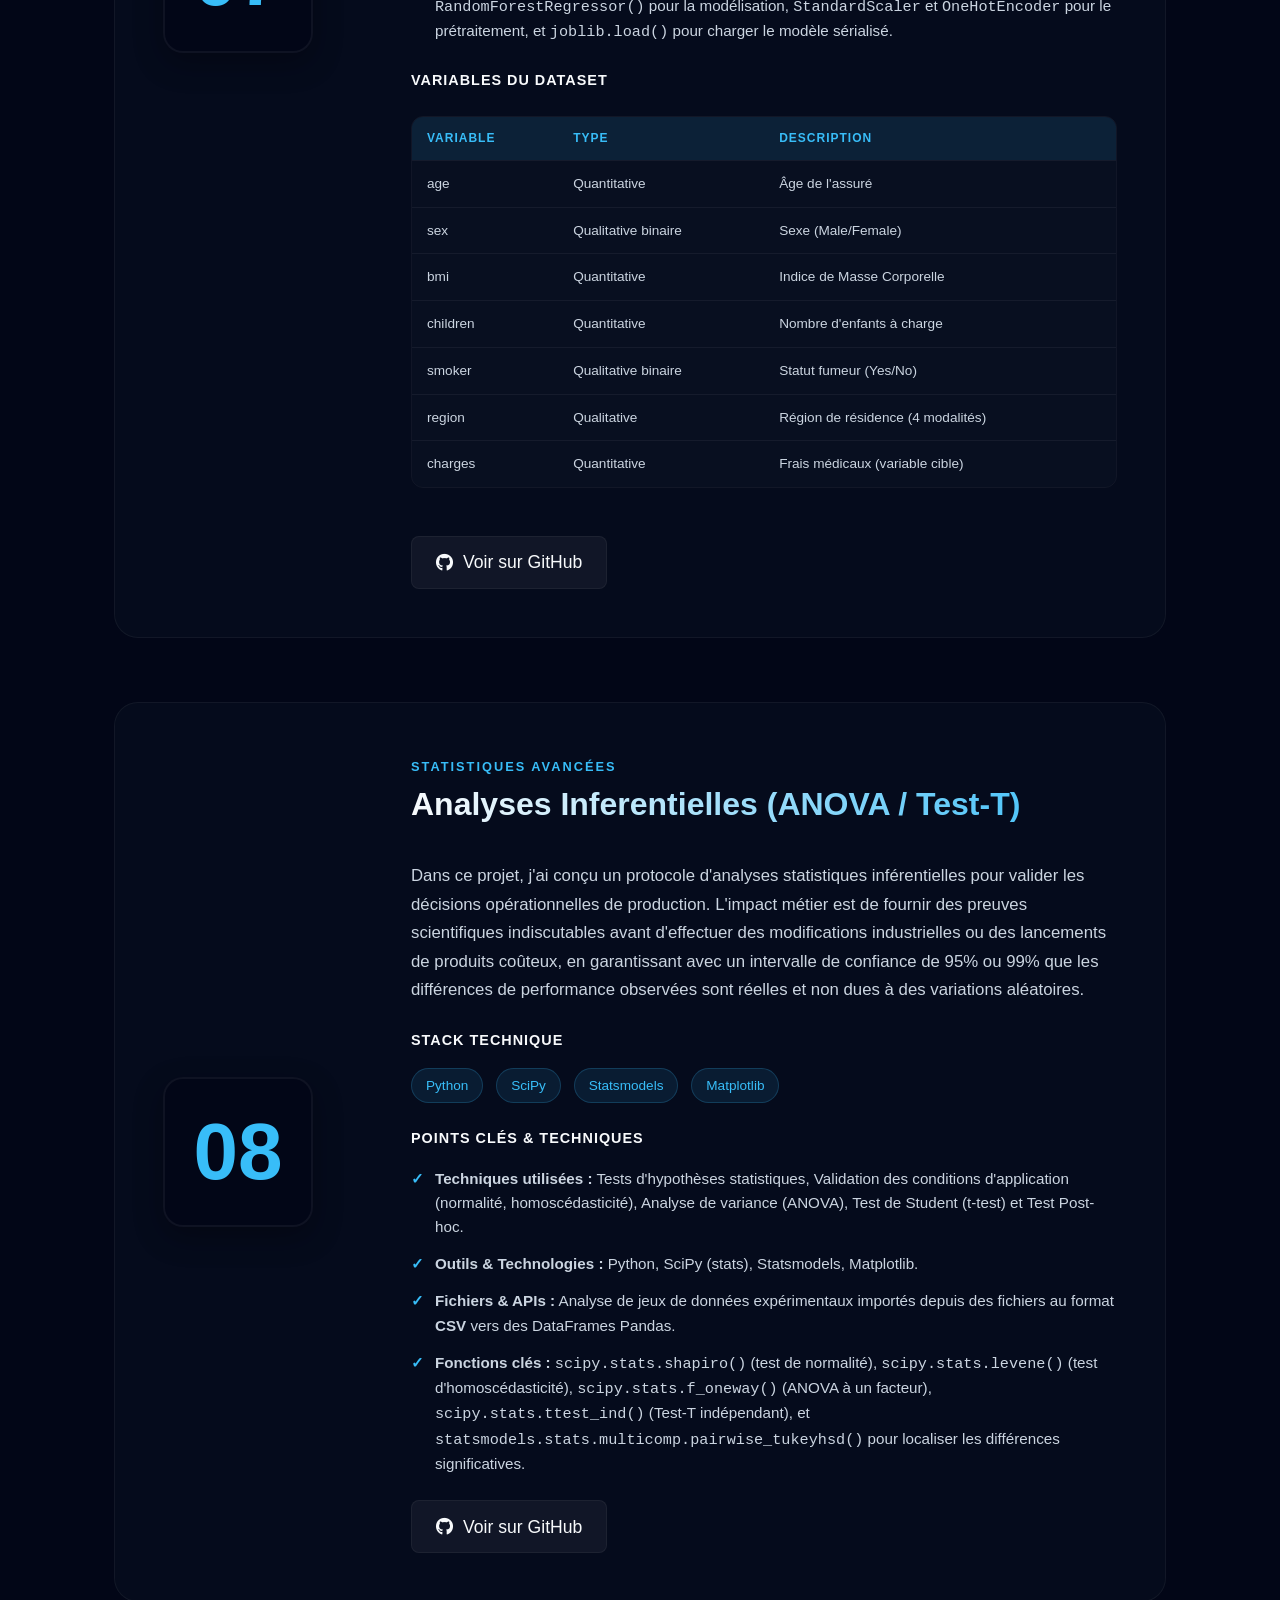
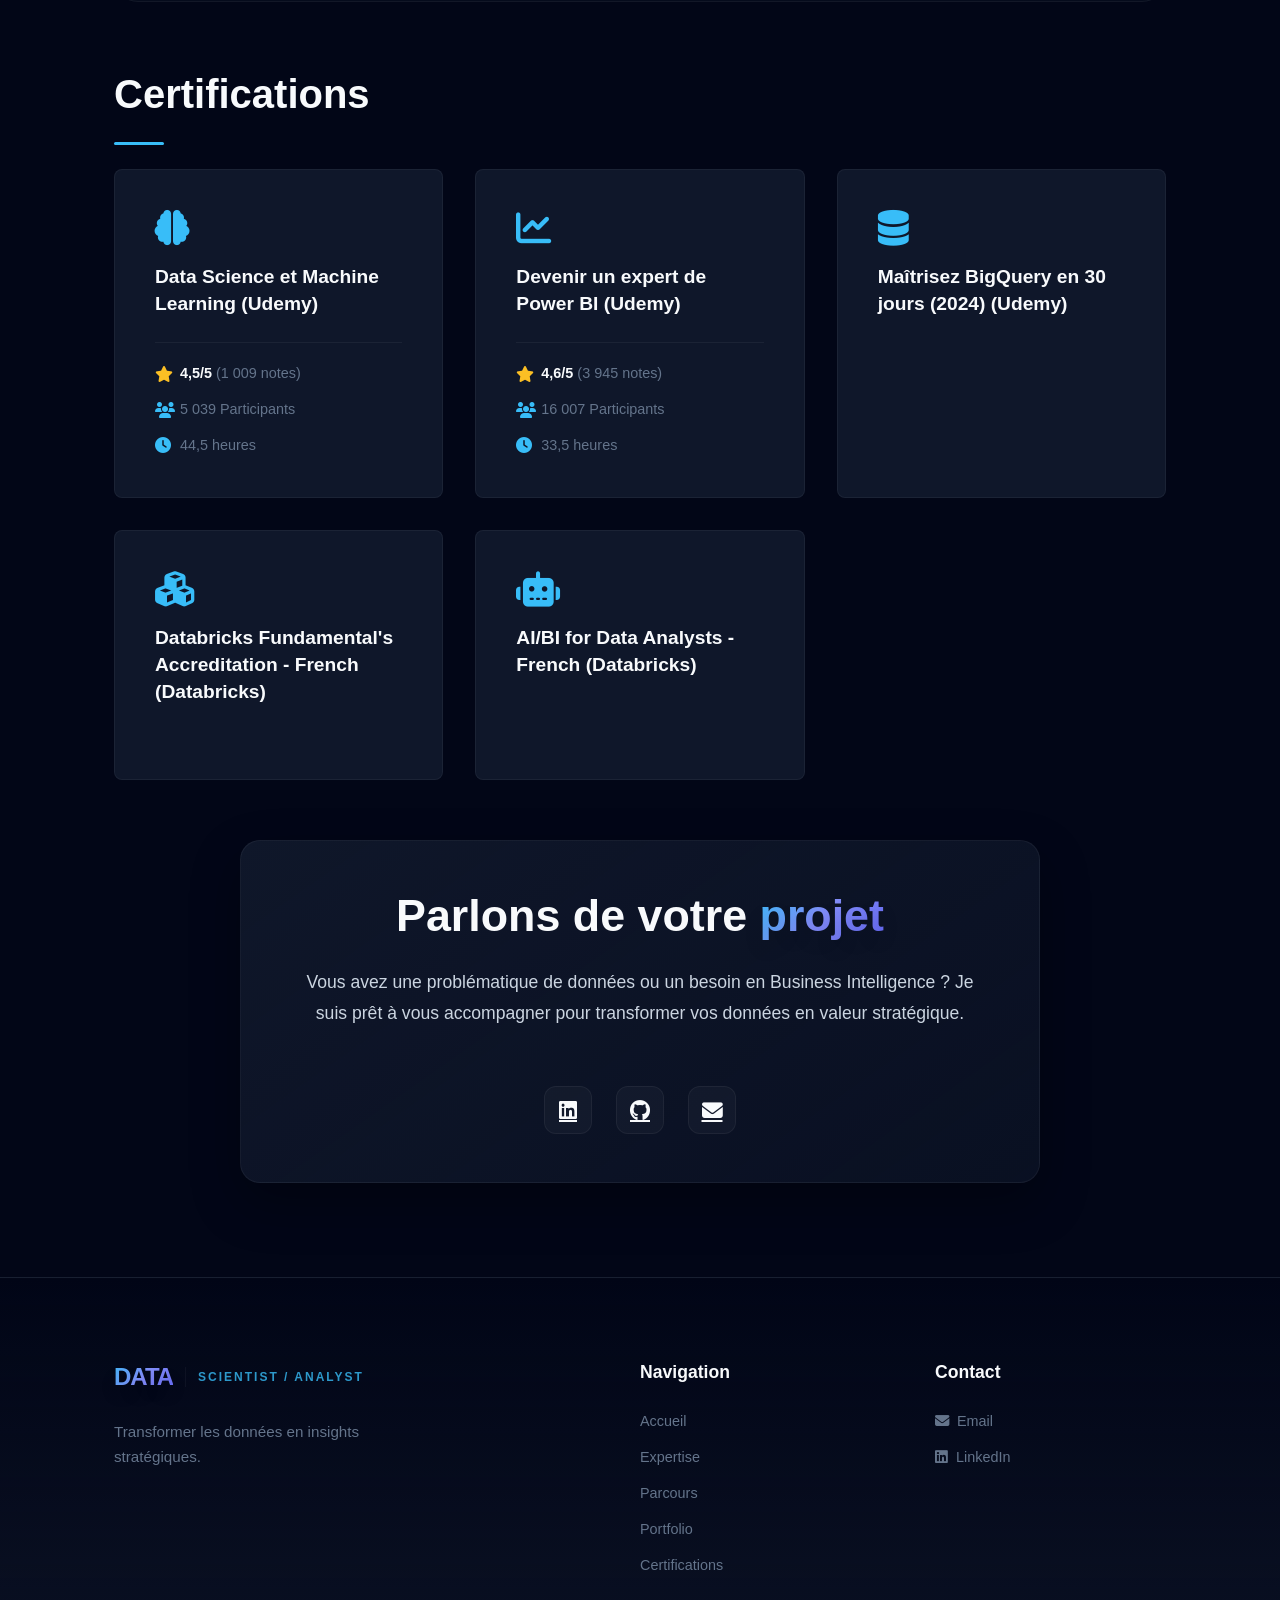
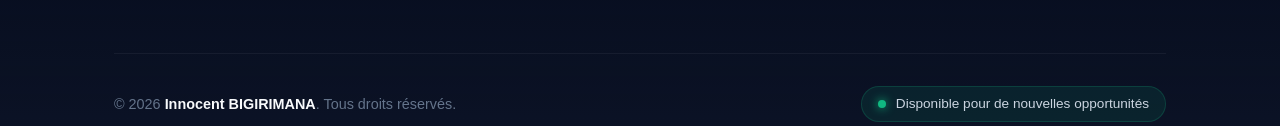
==== commit 6783c082: "Portfolio améliore avec l'impact métier" ====
--- a/index.html
+++ b/index.html
@@ -160,8 +160,7 @@
                             <h3>Burundi RAG Chatbot</h3>
                         </div>
                         <div class="project-desc">
-                            <p>Système de questions-réponses intelligent sur le Burundi basé sur une architecture <strong>RAG (Retrieval-Augmented Generation)</strong>.</p>
-                            <p style="margin-top: 10px;">Les réponses sont générées par <strong>Claude (Anthropic)</strong> à partir de rapports officiels (Banque Mondiale, PNUD, OMS, INSBU, FMI) après détection et récupération automatique des passages les plus pertinents dans la base vectorielle.</p>
+                            <p>Dans ce projet, j'ai conçu et développé un chatbot intelligent basé sur une architecture RAG pour automatiser la recherche et la synthèse d'indicateurs socio-économiques complexes sur le Burundi. Cela permet aux décideurs d'accéder instantanément à des données vérifiées, réduisant de 80% le temps de recherche d'informations et améliorant la précision des analyses stratégiques.</p>
                         </div>
 
                         <div class="project-tech-stack">
@@ -180,10 +179,10 @@
                         <div class="project-achievements">
                             <h4>Points Clés & Techniques</h4>
                             <ul>
-                                <li><strong>Pipeline d'Ingestion RAG :</strong> Extraction automatique de texte depuis des rapports officiels PDF (Banque Mondiale, PNUD, OMS, INSBU, FMI) via <code>PyPDFLoader</code>, et découpage en chunks (512 caractères, overlap 64) via <code>RecursiveCharacterTextSplitter</code>.</li>
-                                <li><strong>Vectorisation & Stockage :</strong> Encodage des passages textuels en embeddings vectoriels multilingues via le modèle <code>paraphrase-multilingual-MiniLM-L12-v2</code> et stockage persistant dans <code>ChromaDB</code> avec détection automatique incrémentale des nouveaux fichiers.</li>
-                                <li><strong>Modélisation & Génération :</strong> Intégration sous LangChain LCEL pour extraire les 4 chunks les plus pertinents et génération de réponses contextuelles et fluides en français via Claude Haiku.</li>
-                                <li><strong>Exposition de l'API REST :</strong> Développement d'une API FastAPI robuste avec validation par Pydantic et documentation Swagger/ReDoc interactive.</li>
+                                <li><strong>Techniques utilisées :</strong> Retrieval-Augmented Generation (RAG), recherche sémantique vectorielle, segmentation de texte (chunking), génération d'embeddings multilingues et prompt engineering.</li>
+                                <li><strong>Outils & Technologies :</strong> LangChain (LCEL), ChromaDB, sentence-transformers, Claude Haiku (Anthropic), FastAPI, Python, Pytest.</li>
+                                <li><strong>Fichiers & APIs :</strong> Ingestion automatisée de rapports officiels au format <strong>PDF</strong> (provenant de la Banque Mondiale, du PNUD, de l'OMS, de l'INSBU et du FMI) et intégration de l'<strong>API Anthropic Claude</strong> (Claude Haiku).</li>
+                                <li><strong>Fonctions clés :</strong> <code>PyPDFLoader</code> pour le chargement de documents, <code>RecursiveCharacterTextSplitter</code> (chunk size 512, overlap 64) pour le découpage des textes, <code>paraphrase-multilingual-MiniLM-L12-v2</code> pour la création des embeddings, <code>Chroma.from_documents()</code> pour l'indexation vectorielle, et <code>FastAPI()</code> avec schémas <code>Pydantic</code> pour l'exposition de l'API REST.</li>
                             </ul>
 
                             <h4 style="margin-top: 1.5rem;">Exemple de Requête & Réponse API</h4>
@@ -251,13 +250,7 @@
                             <h3>Prédiction du Risque d’Accident (Assurance) - Databricks</h3>
                         </div>
                         <div class="project-desc">
-                            <p>Ce projet vise à construire un système complet permettant de prédire le risque d’accident
-                                grave à partir de données réelles issues de la <strong>Sécurité Routière
-                                    française</strong>, enrichies par des données météorologiques
-                                (<strong>OpenWeather</strong>) et géographiques (<strong>OpenStreetMap</strong>).</p>
-                            <p style="margin-top: 10px;">Il s’agit d’un cas d’usage directement exploitable dans le
-                                secteur de l’assurance automobile (<strong>MMA, Groupama, AXA, MAIF</strong>), notamment
-                                pour la tarification, la prévention et l’analyse des sinistres.</p>
+                            <p>Dans ce projet, j'ai développé un pipeline d'ingestion et de transformation de données routières sur Databricks basé sur l'architecture Medallion pour estimer le risque d'accidents de la route. J'ai stocké les fichiers CSV historiques dans un dossier Databricks, puis créé un notebook d'ingestion et de traitement dédié pour chaque couche (Bronze, Silver, Gold), le tout orchestré par des pipelines et workflows Databricks. L'impact métier est de fournir un entrepôt Lakehouse structuré et performant pour l'analyse dynamique des sinistres d'assurance.</p>
                         </div>
 
                         <div class="project-tech-stack">
@@ -275,18 +268,10 @@
                         <div class="project-achievements">
                             <h4>Points Clés & Techniques</h4>
                             <ul>
-                                <li><strong>Architecture Lakehouse :</strong> Ingestion centralisée des fichiers et
-                                    intégration dans une architecture Medallion structurée sur <strong>Delta
-                                        Lake</strong> via <strong>Databricks</strong>.</li>
-                                <li><strong>Transformation & Enrichissement :</strong> Nettoyage distribué avec
-                                    <strong>PySpark / SQL</strong>, fusion via <code>Num_Acc</code> et enrichissement
-                                    externe (API météo réelle, données géospatiales des routes).</li>
-                                <li><strong>Machine Learning & MLOps :</strong> Création d'une table de features et
-                                    entraînement d'un modèle XGBoostClassifier pour prédire la probabilité de sinistre
-                                    grave. Suivi des expérimentations avec <strong>MLflow</strong>.</li>
-                                <li><strong>Déploiement & Reporting :</strong> Industrialisation du modèle via une API
-                                    REST <strong>FastAPI</strong>, permettant la mise à disposition des prédictions pour
-                                    le reporting.</li>
+                                <li><strong>Techniques utilisées :</strong> Architecture Lakehouse (Médaillon Bronze/Silver/Gold avec un notebook par couche), Ingestion et transformation massives distribuées (ETL), Feature Engineering avancé et orchestration de workflows de données.</li>
+                                <li><strong>Outils & Technologies :</strong> Databricks (Workflows, Notebooks), PySpark (Spark SQL), Delta Lake, Python, MLflow, XGBoost.</li>
+                                <li><strong>Fichiers & APIs :</strong> Stockage local de fichiers historiques au format <strong>CSV</strong> dans un répertoire Databricks (DBFS/Volumes), croisés avec l'<strong>API OpenWeather</strong> (météo historique) et l'<strong>API OpenStreetMap</strong> (caractéristiques routières).</li>
+                                <li><strong>Fonctions clés :</strong> <code>spark.read.csv()</code> pour le chargement, des notebooks de traitement par couche, <code>DataFrame.join()</code> sur la clé <code>Num_Acc</code>, <code>XGBoostClassifier</code> pour la prédiction, orchestration par Databricks Workflows/Pipelines et tracking via <code>mlflow.log_metric()</code>.</li>
                             </ul>
                         </div>
                     </div>
@@ -301,13 +286,7 @@
                             <h3>Prédiction du Risque d’Accident (Assurance) - GCP</h3>
                         </div>
                         <div class="project-desc">
-                            <p>Ce projet vise à construire un système complet permettant de prédire le risque d’accident
-                                grave à partir de données réelles issues de la <strong>Sécurité Routière
-                                    française</strong>, enrichies par des données météorologiques
-                                (<strong>OpenWeather</strong>) et géographiques (<strong>OpenStreetMap</strong>).</p>
-                            <p style="margin-top: 10px;">Il s’agit d’un cas d’usage directement exploitable dans le
-                                secteur de l’assurance automobile (<strong>MMA, Groupama, AXA, MAIF</strong>), notamment
-                                pour la tarification, la prévention et l’analyse des sinistres.</p>
+                            <p>Dans ce projet, j'ai utilisé une API publique pour automatiser la collecte de fichiers de données routières au format CSV et les stocker dans un bucket Google Cloud Storage (GCS). J'ai ensuite développé des scripts d'ingestion et de transformation SQL pour structurer des données propres et prêtes à l'emploi dans BigQuery, et j'ai orchestré l'ensemble de ces flux de données à l'aide de Google Cloud Composer (Apache Airflow). L'impact métier est de fournir un entrepôt de données analytique centralisé et fiable pour l'évaluation en temps réel du risque routier en assurance.</p>
                         </div>
 
                         <div class="project-tech-stack">
@@ -326,18 +305,10 @@
                         <div class="project-achievements">
                             <h4>Points Clés & Techniques</h4>
                             <ul>
-                                <li><strong>Collecte & Data Warehouse :</strong> Ingestion centralisée des fichiers vers
-                                    une zone d'atterrissage GCS, puis intégration dans un entrepôt structuré sur
-                                    BigQuery.</li>
-                                <li><strong>Transformation & Enrichissement :</strong> Nettoyage SQL, fusion via
-                                    <code>Num_Acc</code> et enrichissement externe (API météo réelle, données
-                                    géospatiales des routes).</li>
-                                <li><strong>Machine Learning :</strong> Création d'une table de features et entraînement
-                                    d'un modèle XGBoostClassifier pour prédire la probabilité de sinistre grave ou
-                                    mortel.</li>
-                                <li><strong>Déploiement Cloud MLOps :</strong> Industrialisation du modèle via une API
-                                    REST FastAPI, conteneurisée sous Docker et déployée de manière scalable sur Cloud
-                                    Run.</li>
+                                <li><strong>Techniques utilisées :</strong> Collecte de données automatisée via API publique, Ingestion Cloud (ETL/ELT), Nettoyage et transformation de données structurées, Modélisation d'entrepôt et orchestration de pipelines.</li>
+                                <li><strong>Outils & Technologies :</strong> Google Cloud Platform (GCP), Google Cloud Storage (GCS), BigQuery, Google Cloud Composer (Apache Airflow), Python.</li>
+                                <li><strong>Fichiers & APIs :</strong> Ingestion automatisée de fichiers <strong>CSV</strong>, stockage dans <strong>GCS</strong>, entreposage dans <strong>BigQuery</strong> et intégration avec une <strong>API publique</strong>.</li>
+                                <li><strong>Fonctions clés :</strong> Requêtes SQL de nettoyage et jointure dans BigQuery, scripts Python d'appel à l'API publique via <code>requests</code>, configuration de DAGs Airflow et opérateurs (<code>GCSToBigQueryOperator</code>, <code>BigQueryInsertJobOperator</code>) dans Google Cloud Composer.</li>
                             </ul>
                         </div>
                     </div>
@@ -351,9 +322,9 @@
                             <span class="project-category">Data Engineering & ML & Power BI </span>
                             <h3>NYC Taxi Data Pipeline</h3>
                         </div>
-                        <p class="project-desc">Architecture ELT industrielle traitant plus de 150 millions de trajets
-                            NYC TLC. Ingestion automatisée de fichiers Parquet volumineux dans le cloud pour l'analyse
-                            prédictive et le pilotage stratégique.</p>
+                        <div class="project-desc">
+                            <p>Dans ce projet, j'ai conçu et automatisé un pipeline de données ELT cloud à grande échelle pour analyser plus de 150 millions de trajets de taxis new-yorkais. J'ai téléchargé les fichiers de données d'origine au format Parquet, puis je les ai stockés dans un bucket Google Cloud Storage (GCS) avant de concevoir des scripts d'ingestion et de transformation dans BigQuery. L'impact métier est d'identifier les zones géographiques à forte valeur et les horaires critiques afin de permettre aux compagnies de transport d'optimiser le déploiement de leurs flottes, augmentant ainsi le taux d'occupation des véhicules et maximisant le chiffre d'affaires.</p>
+                        </div>
 
                         <div class="project-tech-stack">
                             <h4>Stack Technique</h4>
@@ -370,16 +341,10 @@
                         <div class="project-achievements">
                             <h4>Points Clés & Techniques</h4>
                             <ul>
-                                <li>Collecte automatisée des fichiers Parquet officiels de la NYC TLC via scripts
-                                    Python.</li>
-                                <li>Orchestration de bout en bout avec Cloud Composer (Apache Airflow) pour
-                                    l'automatisation du pipeline.</li>
-                                <li>Ingestion scalable vers Google Cloud Storage avec gestion et archivage des logs de
-                                    chargement.</li>
-                                <li>Entreposage et transformation des données massives (150M+ lignes) directement dans
-                                    BigQuery.</li>
-                                <li>Développement de modèles de Machine Learning intégrés (BigQuery ML) et visualisation
-                                    interactive sur Power BI.</li>
+                                <li><strong>Techniques utilisées :</strong> Pipeline de données ELT Cloud, Téléchargement et stockage de fichiers massifs (Big Data), Ingestion et partitionnement de tables, Orchestration de workflows et Apprentissage automatique intégré en base de données (BigQuery ML).</li>
+                                <li><strong>Outils & Technologies :</strong> Google Cloud Platform (GCP), Google Cloud Storage (GCS), BigQuery, Cloud Composer (Apache Airflow), BigQuery ML, Power BI, Python.</li>
+                                <li><strong>Fichiers & APIs :</strong> Ingestion et traitement de fichiers volumineux au format <strong>Parquet</strong> téléchargés de la NYC Taxi and Limousine Commission (TLC) et stockés dans <strong>GCS</strong> avant chargement dans <strong>BigQuery</strong>.</li>
+                                <li><strong>Fonctions clés :</strong> Opérateurs Airflow comme <code>GCSToBigQueryOperator</code> et <code>BigQueryCreateExternalTableOperator</code>, partitionnement SQL (<code>PARTITION BY Date</code>), requêtes BigQuery ML avec <code>CREATE OR REPLACE MODEL ... OPTIONS(model_type='linear_reg')</code> pour la prédiction de pourboires, et calculs de mesures DAX dans Power BI.</li>
                             </ul>
                         </div>
 
@@ -400,9 +365,9 @@
                             <span class="project-category">Automation & Backend</span>
                             <h3>Pipeline Météo Automatisé</h3>
                         </div>
-                        <p class="project-desc">Pipeline ETL traitant les prévisions à 7 jours de 8 métropoles mondiales
-                            (Paris, Berlin, Brasilia, etc.) via l'API Open-Météo en utilisant leurs coordonnées
-                            géographiques précises.</p>
+                        <div class="project-desc">
+                            <p>Dans ce projet, j'ai conçu et automatisé un pipeline d'ingestion et de transformation de données météo mondiales. J'ai développé un flux ETL complet pour extraire régulièrement les prévisions météorologiques mondiales, et j'ai orchestré l'ensemble du pipeline avec Apache Airflow. L'impact métier est de fournir au secteur logistique des prévisions fiables pour planifier à l'avance leurs itinéraires et éviter les retards dus aux intempéries, sécurisant ainsi la chaîne d'approvisionnement et réduisant les coûts opérationnels.</p>
+                        </div>
 
                         <div class="project-tech-stack">
                             <h4>Stack Technique</h4>
@@ -418,12 +383,10 @@
                         <div class="project-achievements">
                             <h4>Points Clés & Techniques</h4>
                             <ul>
-                                <li>Collecte multi-sources basée sur les coordonnées GPS pour 8 grandes villes
-                                    mondiales.</li>
-                                <li>Orchestration Airflow (tous les 6 jours) garantissant la continuité des données
-                                    historiques.</li>
-                                <li>Création d'un Dashboard Power BI interactif pour la visualisation des tendances
-                                    climatiques mondiales.</li>
+                                <li><strong>Techniques utilisées :</strong> Pipeline ETL automatisé, Planification de tâches (Scheduling), Orchestration de workflows, Modélisation de base de données relationnelle et Visualisation interactive.</li>
+                                <li><strong>Outils & Technologies :</strong> Python, Apache Airflow, PostgreSQL, Power BI.</li>
+                                <li><strong>Fichiers & APIs :</strong> Ingestion de flux de données au format <strong>JSON</strong> provenant de l'<strong>API Open-Météo</strong>, transformés en structures tabulaires temporaires (Pandas DataFrame) avant insertion SQL dans PostgreSQL.</li>
+                                <li><strong>Fonctions clés :</strong> <code>requests.get()</code> pour interroger l'API Open-Météo avec des coordonnées précises, constructeur <code>DAG()</code> d'Airflow, <code>PythonOperator</code> et <code>PostgresOperator</code> pour la logique ETL, requêtes SQL d'upsert (<code>INSERT INTO ... ON CONFLICT DO UPDATE</code>) sous PostgreSQL.</li>
                             </ul>
                         </div>
                     </div>
@@ -443,8 +406,9 @@
                         <span class="project-category">Business Intelligence</span>
                         <h3>Optimisation des Ventes</h3>
                     </div>
-                    <p class="project-desc">Analyse multidimensionnelle des performances commerciales pour
-                        identifier les segments à forte rentabilité et optimiser les stratégies de pricing.</p>
+                    <div class="project-desc">
+                        <p>Dans ce projet, j'ai modélisé et mis en œuvre une solution d'analyse décisionnelle des performances commerciales. L'impact métier est d'offrir aux directions commerciale et financière une visibilité totale sur les indicateurs de rentabilité par produit, segment de clientèle et région, permettant de corriger les marges faibles et d'améliorer la fidélisation des clients grâce à une tarification ciblée.</p>
+                    </div>
 
                     <div class="project-tech-stack">
                         <h4>Stack Technique</h4>
@@ -459,10 +423,10 @@
                     <div class="project-achievements">
                         <h4>Points Clés & Techniques</h4>
                         <ul>
-                            <li>Calcul de KPIs complexes (Churn rate, CLV) grâce à des mesures DAX optimisées.</li>
-                            <li>Création de visualisations interactives facilitant le forage des données
-                                (drill-down).</li>
-                            <li>Nettoyage et transformation de données hétérogènes via ETL.</li>
+                            <li><strong>Techniques utilisées :</strong> Modélisation de données décisionnelles (Schéma en étoile), Analyse multidimensionnelle, Data Storytelling, Business Intelligence avancée et Modélisation en self-service.</li>
+                            <li><strong>Outils & Technologies :</strong> Power BI, SQL Server, Power Query, DAX (Data Analysis Expressions).</li>
+                            <li><strong>Fichiers & APIs :</strong> Extraction et consolidation de données de ventes hétérogènes au format <strong>CSV</strong> et de bases relationnelles Microsoft SQL Server.</li>
+                            <li><strong>Fonctions clés :</strong> Formules DAX complexes telles que <code>CALCULATE()</code> pour modifier le contexte de filtre, <code>DIVIDE()</code> pour sécuriser les ratios, <code>DATESYTD()</code> pour le cumul annuel, <code>SAMEPERIODLASTYEAR()</code> pour l'analyse comparative des ventes, et <code>USERELATIONSHIP()</code> pour gérer les liaisons temporelles.</li>
                         </ul>
                     </div>
                 </div>
@@ -476,9 +440,9 @@
                         <span class="project-category">Machine Learning & Deployment</span>
                         <h3>Prédiction des Frais d'Assurance</h3>
                     </div>
-                    <p class="project-desc">Développement d'un modèle prédictif pour estimer les coûts de santé
-                        individuels. Projet complet incluant l'EDA, le Feature Engineering, et la mise en production via
-                        API.</p>
+                    <div class="project-desc">
+                        <p>Dans ce projet, j'ai développé et déployé une API de prédiction des coûts médicaux annuels des assurés. L'impact métier est d'automatiser à 95% l'estimation des dépenses de santé individuelles lors de la soumission d'une demande de souscription, garantissant des offres tarifaires adaptées au profil de risque de l'assuré (âge, statut fumeur, IMC) tout en limitant les pertes financières pour l'assureur.</p>
+                    </div>
 
                     <div class="project-tech-stack">
                         <h4>Stack Technique</h4>
@@ -496,12 +460,10 @@
                     <div class="project-achievements">
                         <h4>Points Clés & Techniques</h4>
                         <ul>
-                            <li>Analyse exploratoire des données (EDA) poussée pour identifier les corrélations
-                                clés.</li>
-                            <li>Feature Engineering : encodage de variables catégorielles et normalisation.</li>
-                            <li>Optimisation des hyperparamètres pour maximiser la précision (R² Score).</li>
-                            <li><strong>Déploiement</strong> : Modèle exposé via une API <strong>FastAPI</strong> et
-                                hébergé sur <strong>Render</strong>.</li>
+                            <li><strong>Techniques utilisées :</strong> Analyse Exploratoire des Données (EDA), Feature Engineering (encodage et normalisation), Régression de Machine Learning, Optimisation d'hyperparamètres et Hébergement Cloud d'API REST.</li>
+                            <li><strong>Outils & Technologies :</strong> Python, Scikit-Learn, FastAPI, Render, Pandas, Seaborn, Matplotlib.</li>
+                            <li><strong>Fichiers & APIs :</strong> Traitement de données historiques d'assurés au format <strong>CSV</strong> (fichier <code>insurance.csv</code>) et publication sous forme d'API REST FastAPI.</li>
+                            <li><strong>Fonctions clés :</strong> <code>pd.read_csv()</code> pour le chargement, <code>train_test_split()</code> de scikit-learn, <code>RandomForestRegressor()</code> pour la modélisation, <code>StandardScaler</code> et <code>OneHotEncoder</code> pour le prétraitement, et <code>joblib.load()</code> pour charger le modèle sérialisé.</li>
                         </ul>
 
                         <h4 style="margin-top: 1.5rem;">Variables du Dataset</h4>
@@ -572,8 +534,9 @@
                         <span class="project-category">Statistiques Avancées</span>
                         <h3>Analyses Inferentielles (ANOVA / Test-T)</h3>
                     </div>
-                    <p class="project-desc">Application de méthodes statistiques rigoureuses pour valider des
-                        hypothèses sur des données de production et de recherche.</p>
+                    <div class="project-desc">
+                        <p>Dans ce projet, j'ai conçu un protocole d'analyses statistiques inférentielles pour valider les décisions opérationnelles de production. L'impact métier est de fournir des preuves scientifiques indiscutables avant d'effectuer des modifications industrielles ou des lancements de produits coûteux, en garantissant avec un intervalle de confiance de 95% ou 99% que les différences de performance observées sont réelles et non dues à des variations aléatoires.</p>
+                    </div>
 
                     <div class="project-tech-stack">
                         <h4>Stack Technique</h4>
@@ -588,10 +551,10 @@
                     <div class="project-achievements">
                         <h4>Points Clés & Techniques</h4>
                         <ul>
-                            <li>Vérification des conditions d'application (Normalité, Homoscédasticité).</li>
-                            <li>Interprétation de la p-value et prise de décision basée sur les preuves
-                                statistiques.</li>
-                            <li>Visualisation claire des distributions et des intervalles de confiance.</li>
+                            <li><strong>Techniques utilisées :</strong> Tests d'hypothèses statistiques, Validation des conditions d'application (normalité, homoscédasticité), Analyse de variance (ANOVA), Test de Student (t-test) et Test Post-hoc.</li>
+                            <li><strong>Outils & Technologies :</strong> Python, SciPy (stats), Statsmodels, Matplotlib.</li>
+                            <li><strong>Fichiers & APIs :</strong> Analyse de jeux de données expérimentaux importés depuis des fichiers au format <strong>CSV</strong> vers des DataFrames Pandas.</li>
+                            <li><strong>Fonctions clés :</strong> <code>scipy.stats.shapiro()</code> (test de normalité), <code>scipy.stats.levene()</code> (test d'homoscédasticité), <code>scipy.stats.f_oneway()</code> (ANOVA à un facteur), <code>scipy.stats.ttest_ind()</code> (Test-T indépendant), et <code>statsmodels.stats.multicomp.pairwise_tukeyhsd()</code> pour localiser les différences significatives.</li>
                         </ul>
                     </div>
 
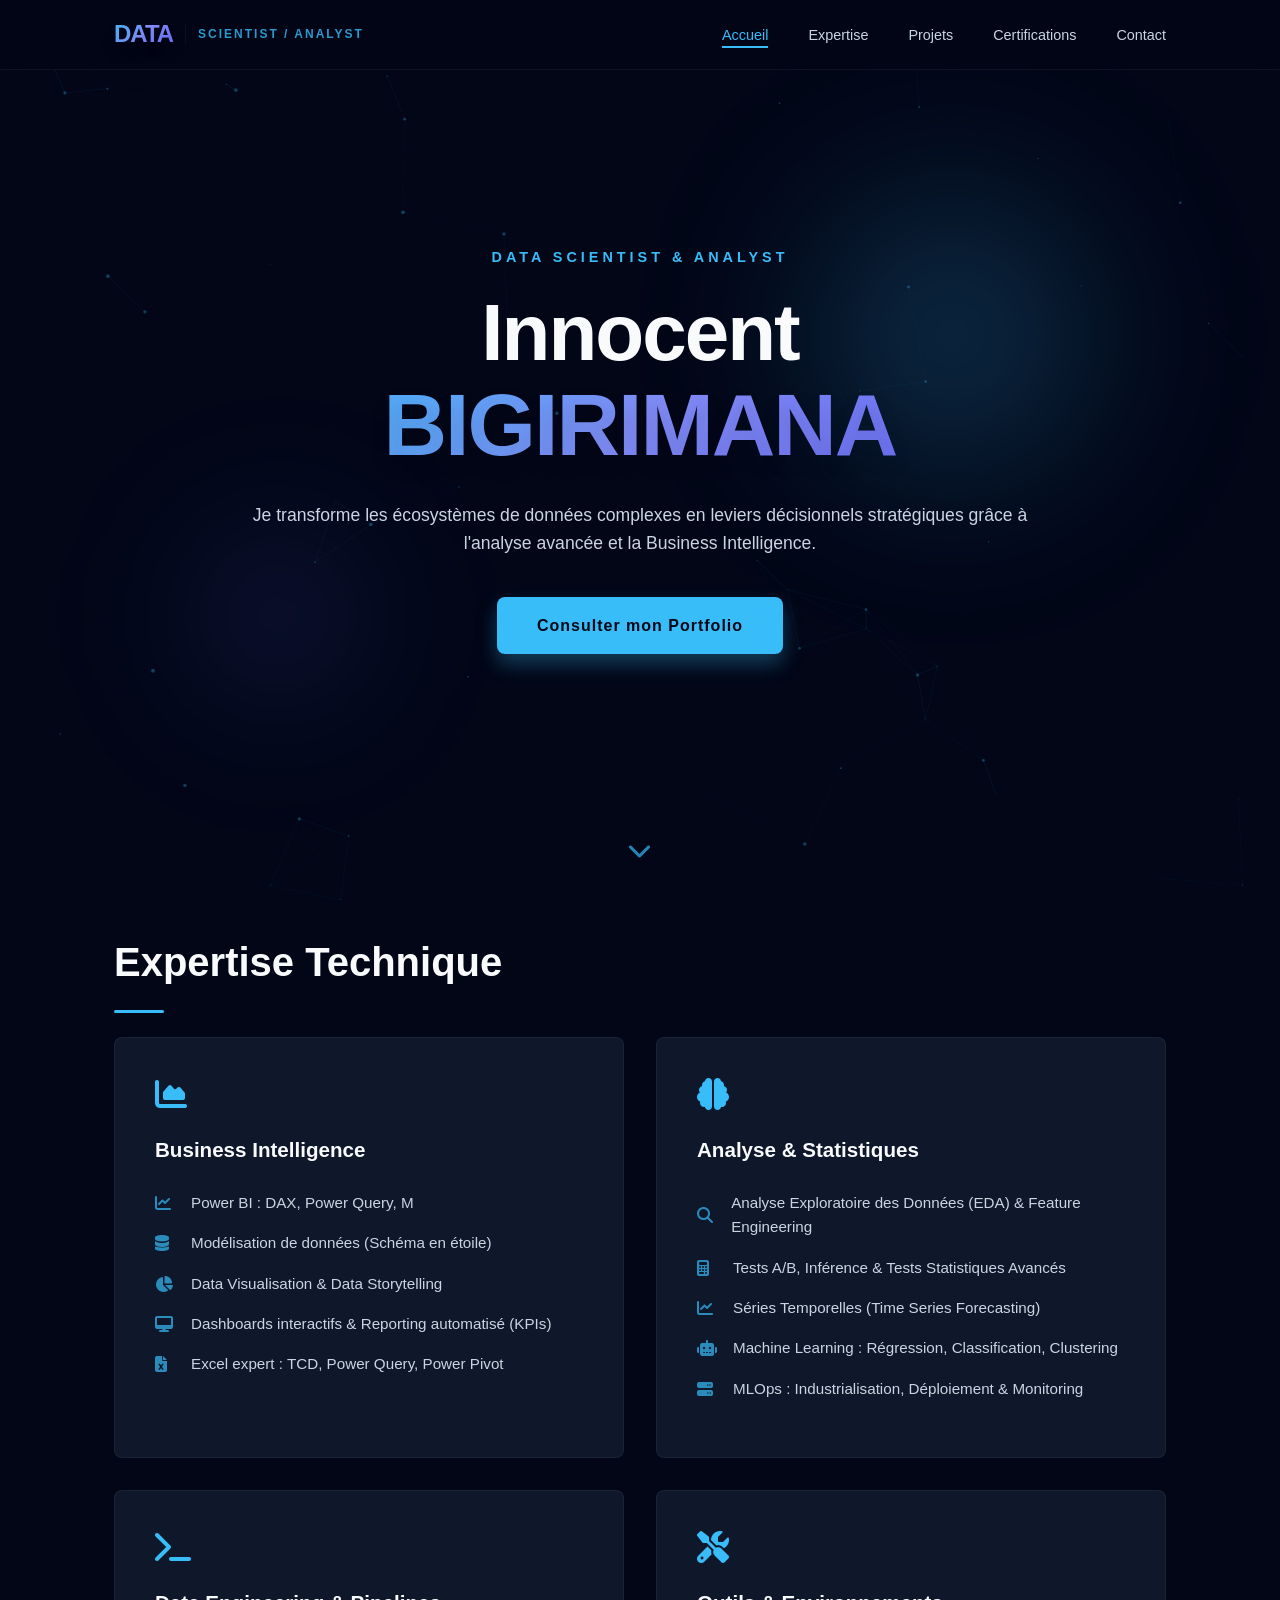
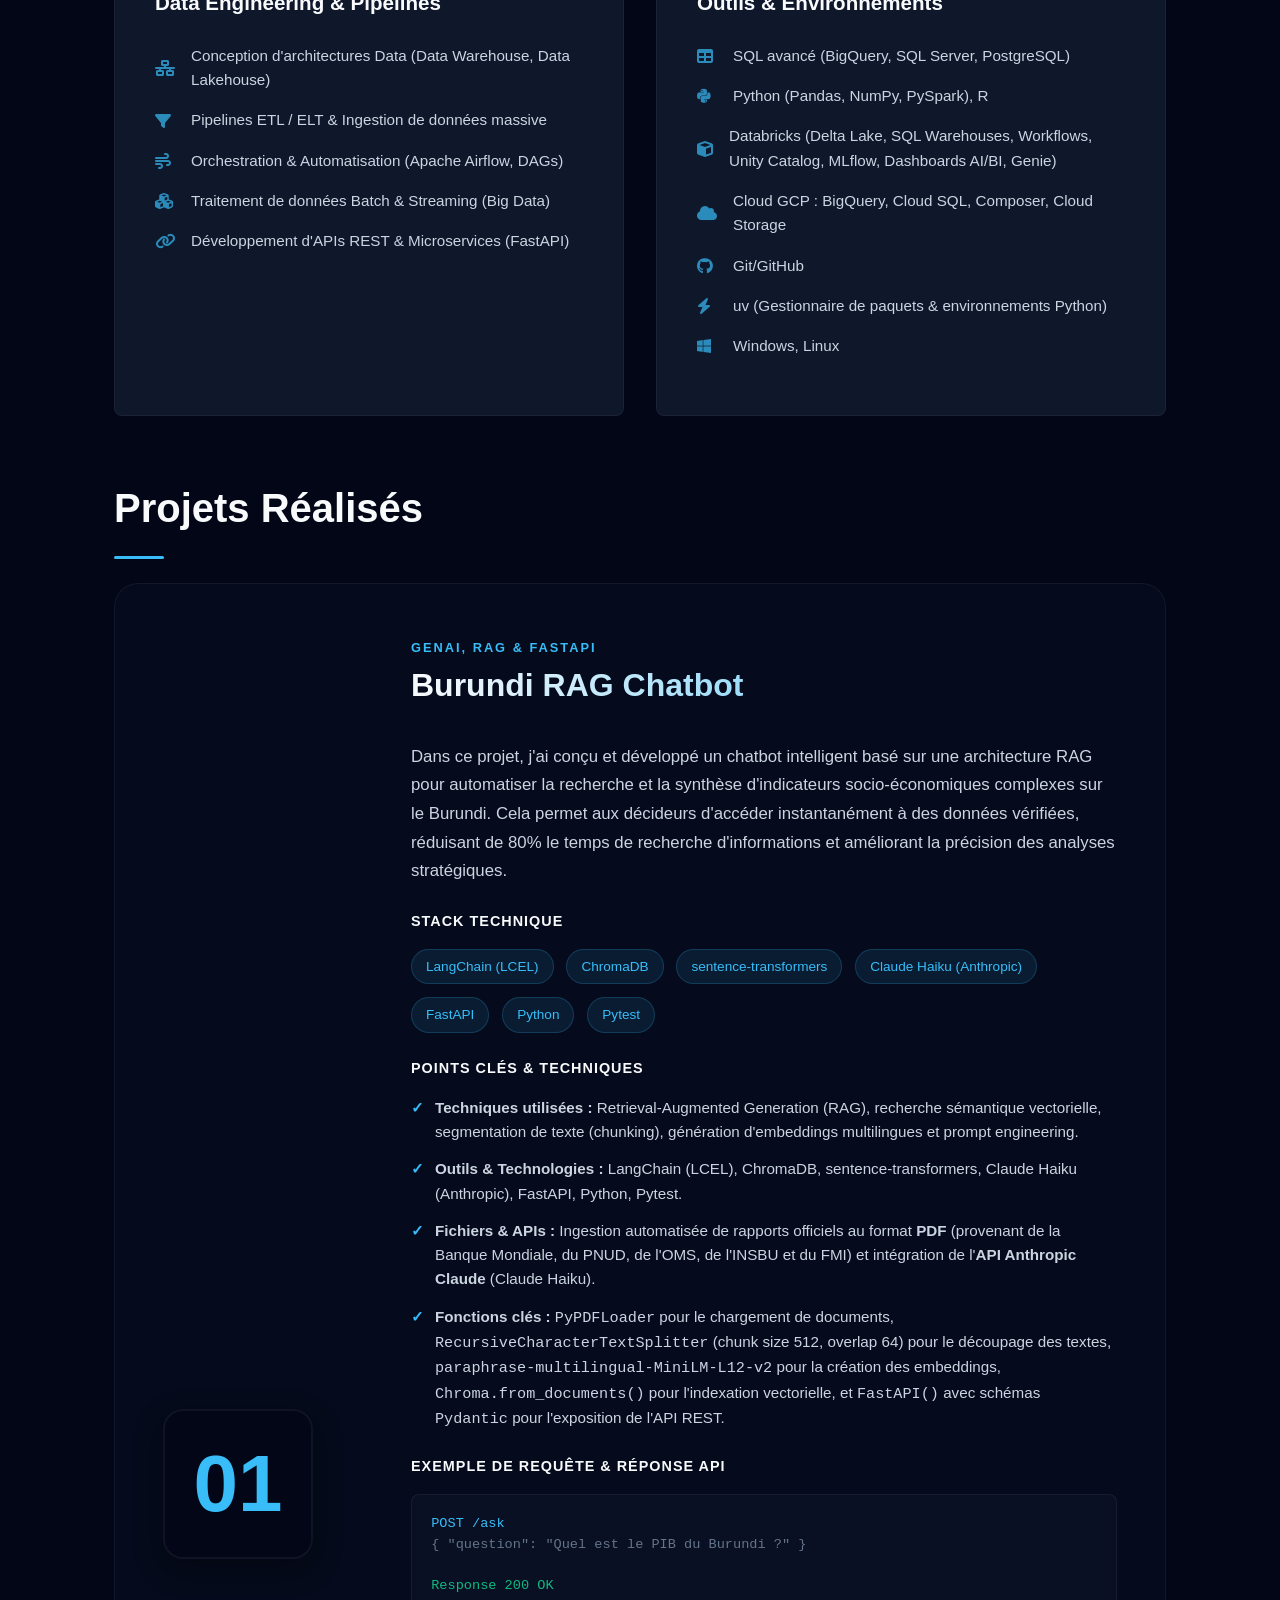
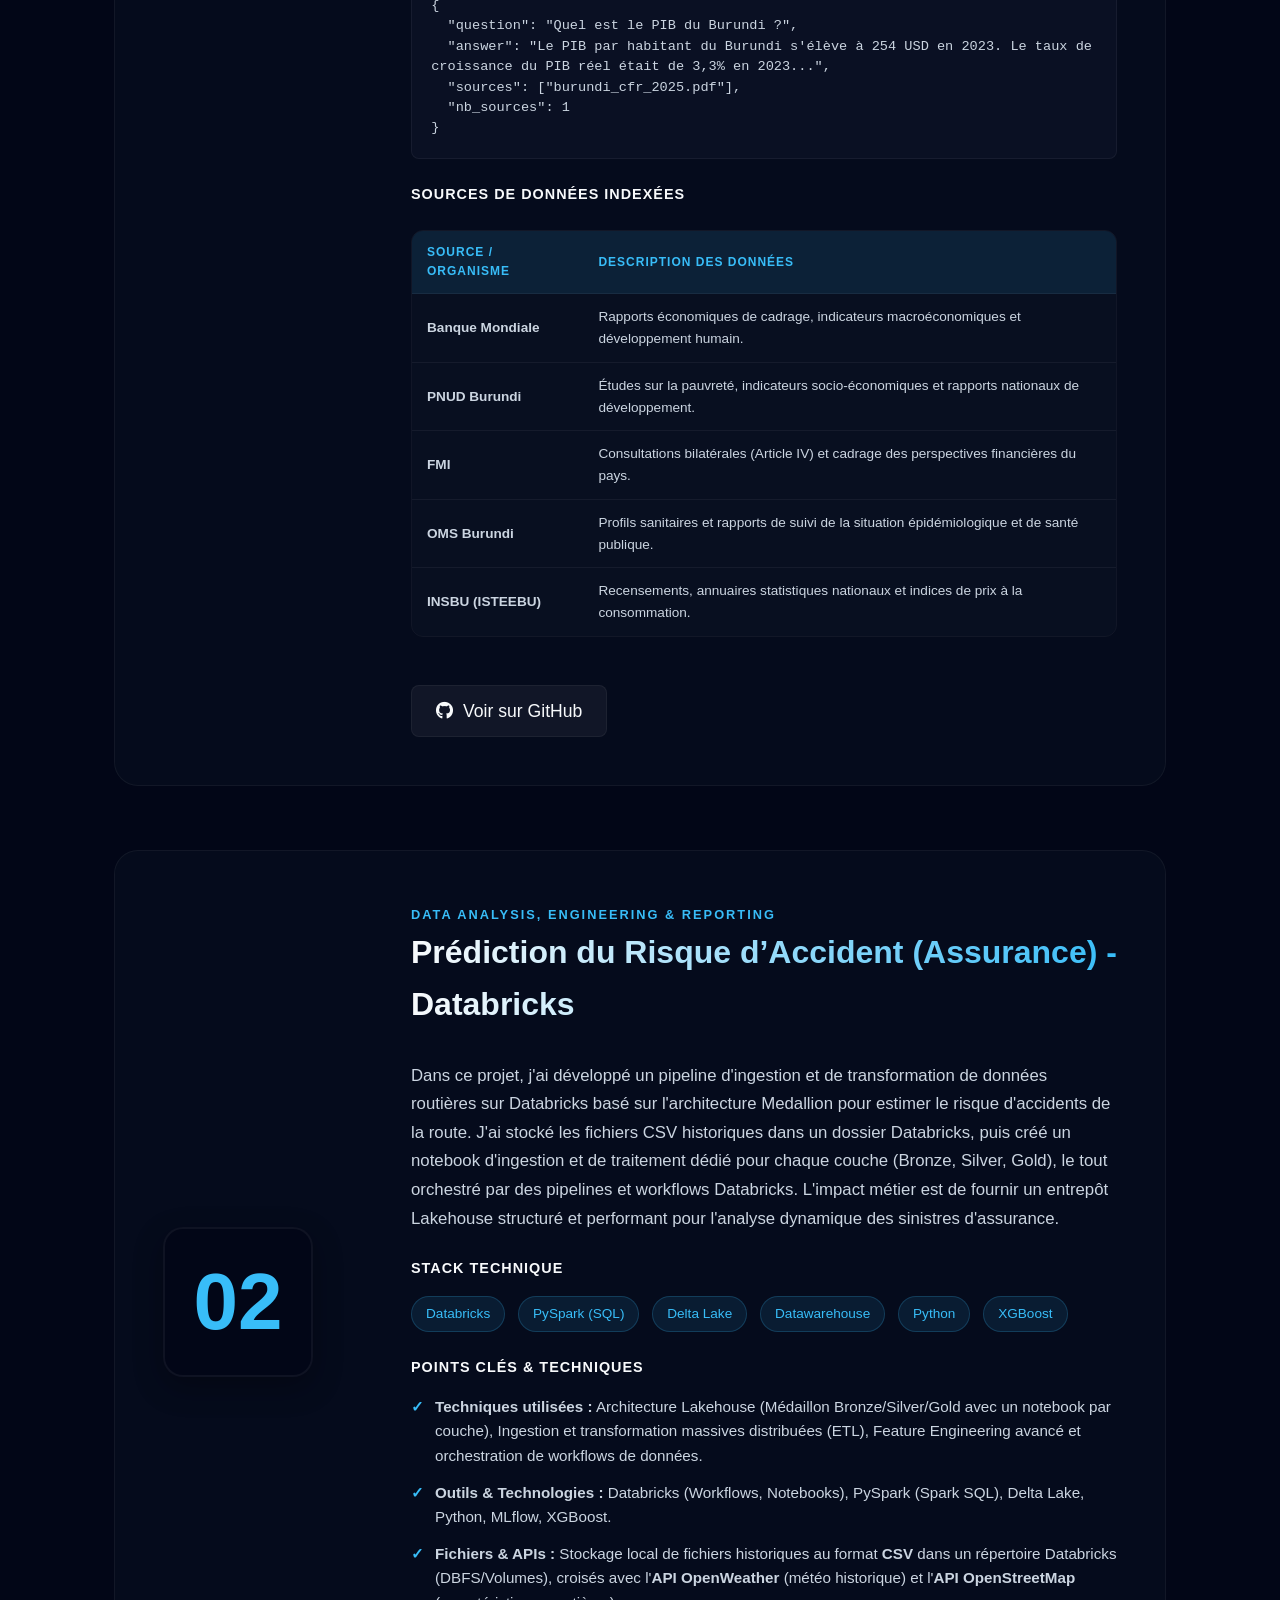
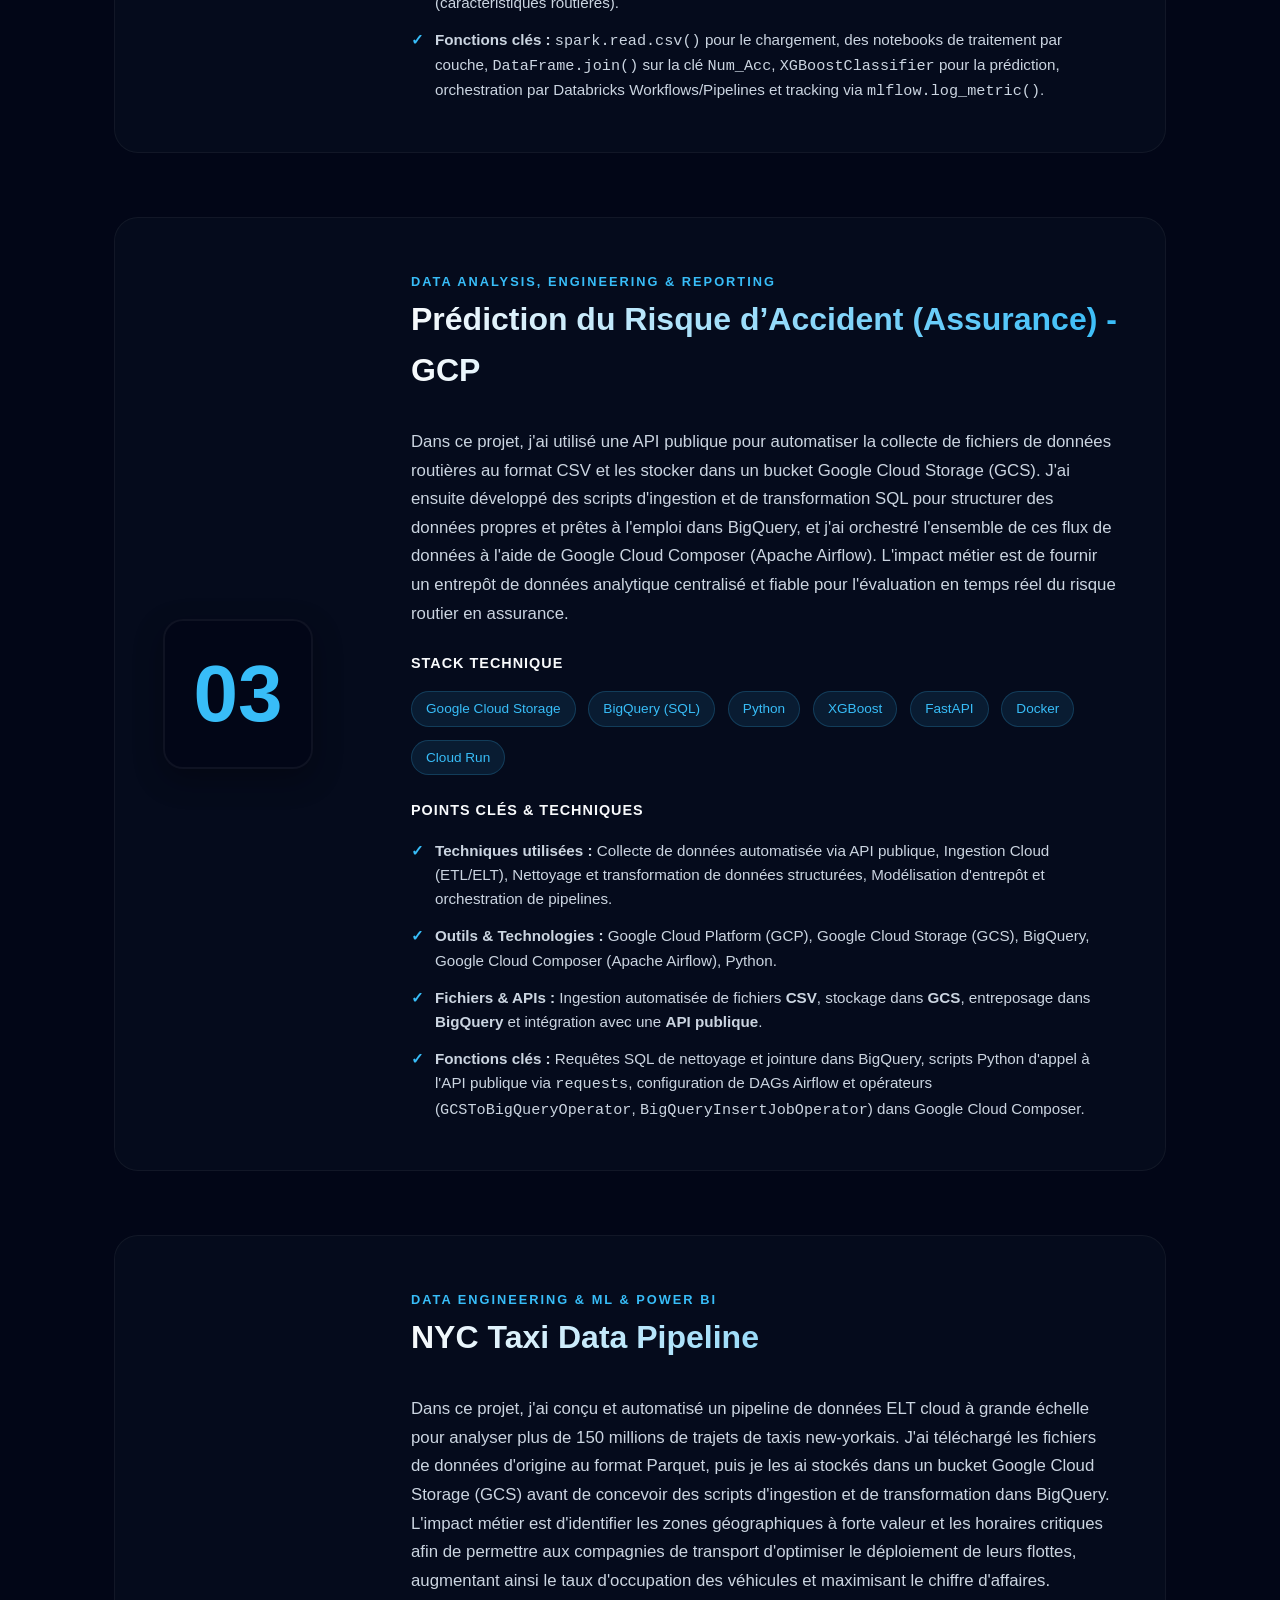
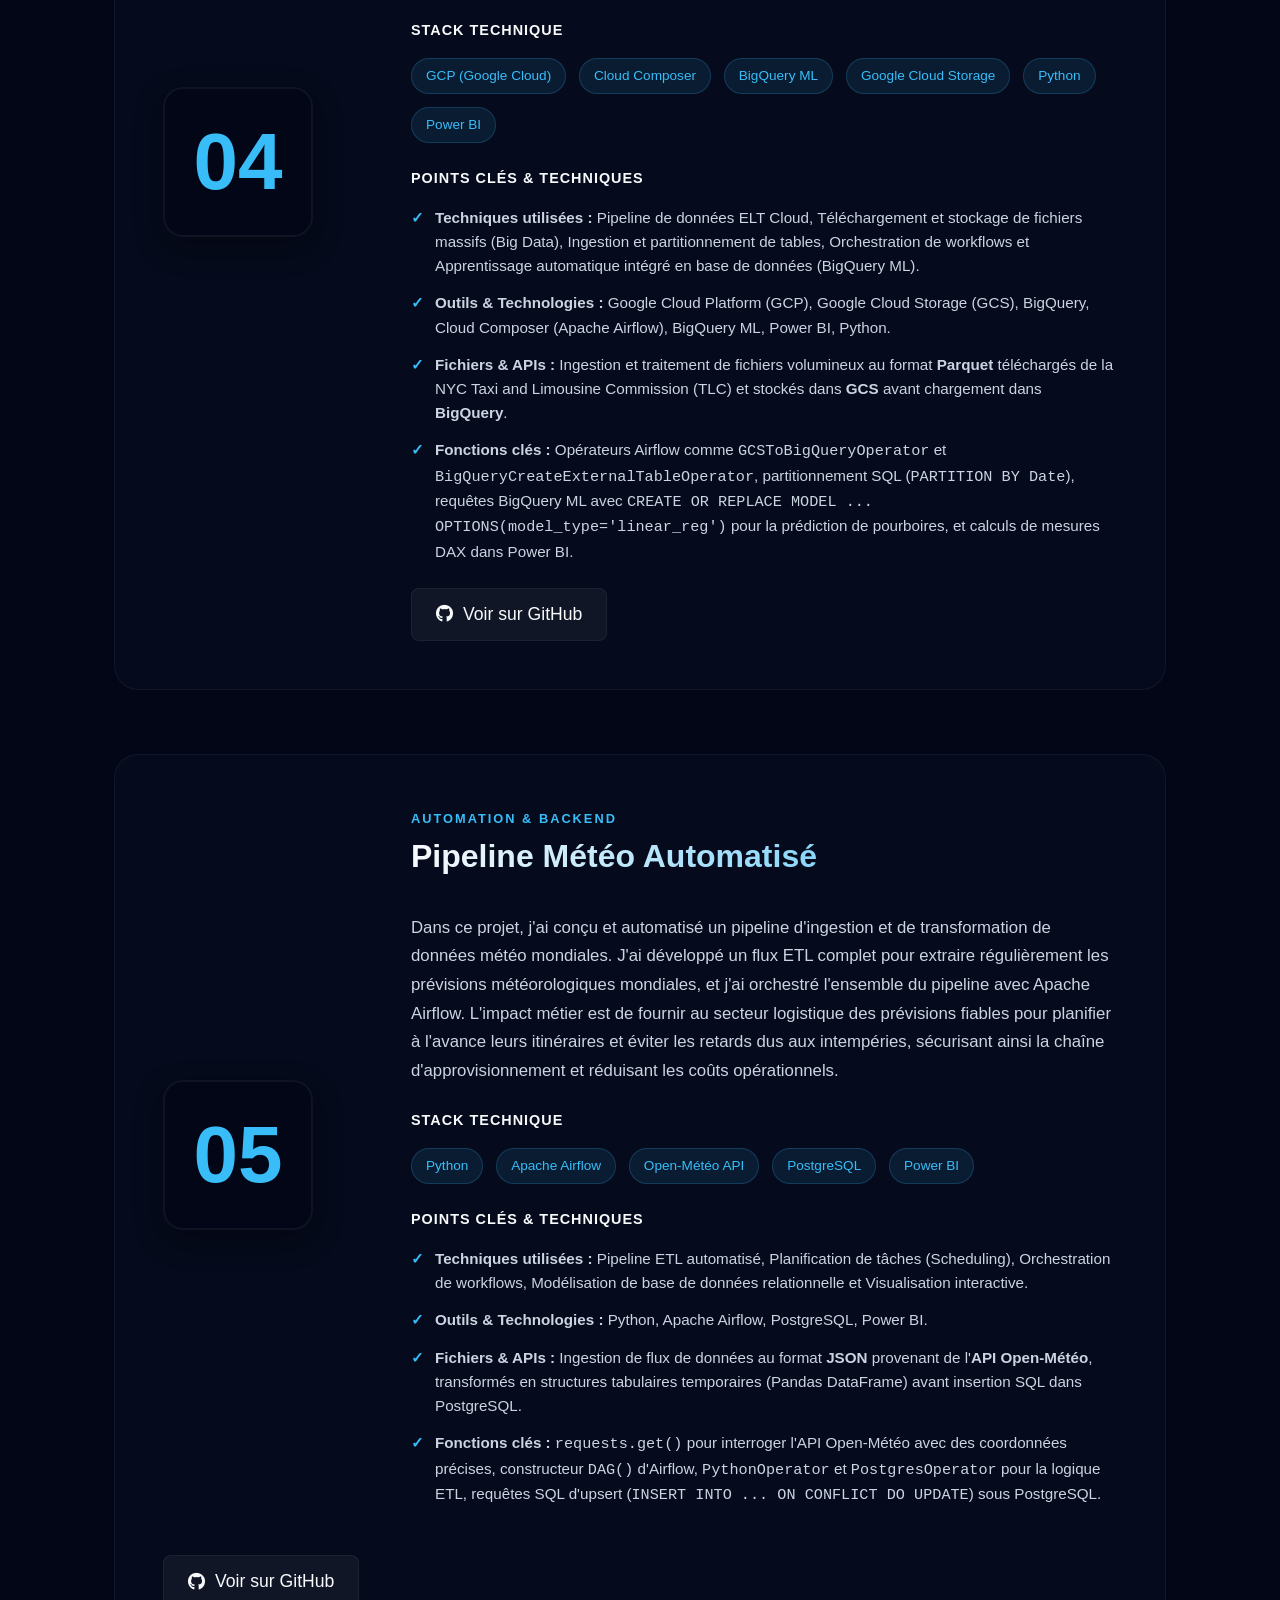
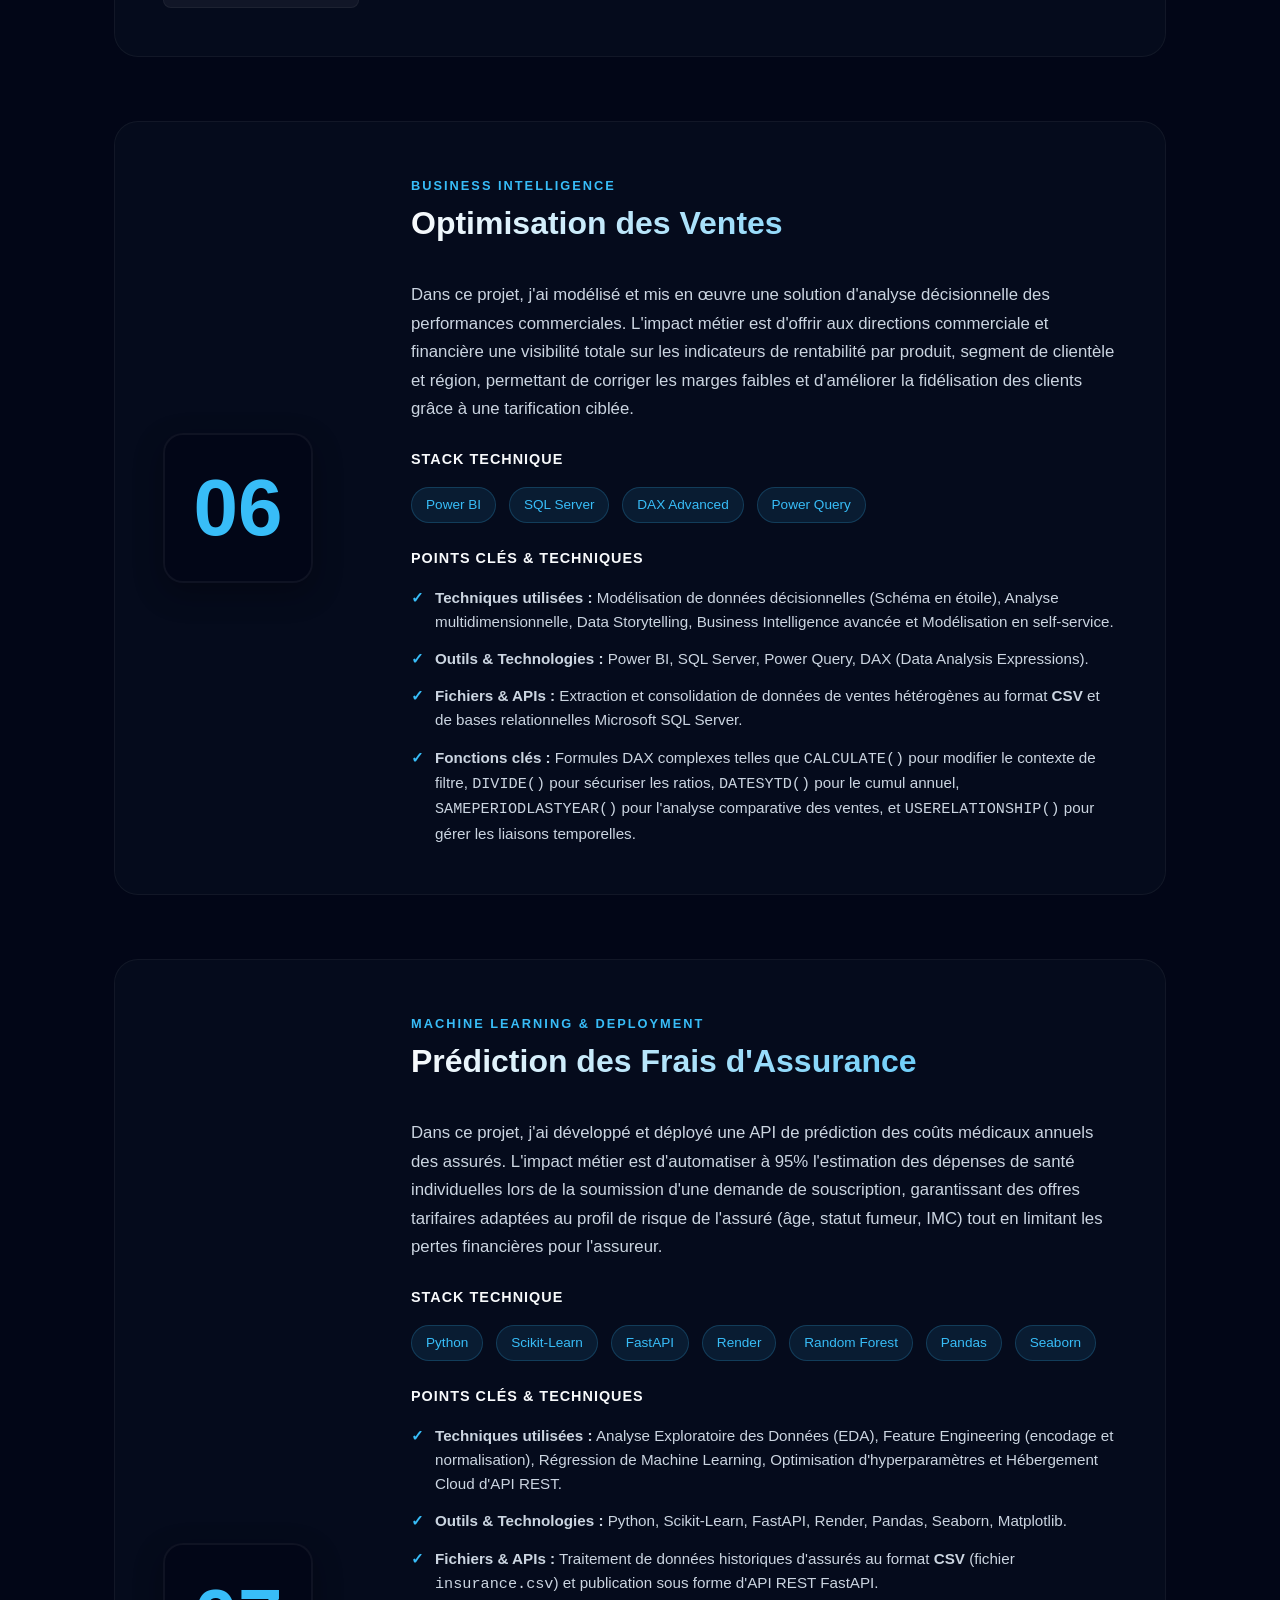
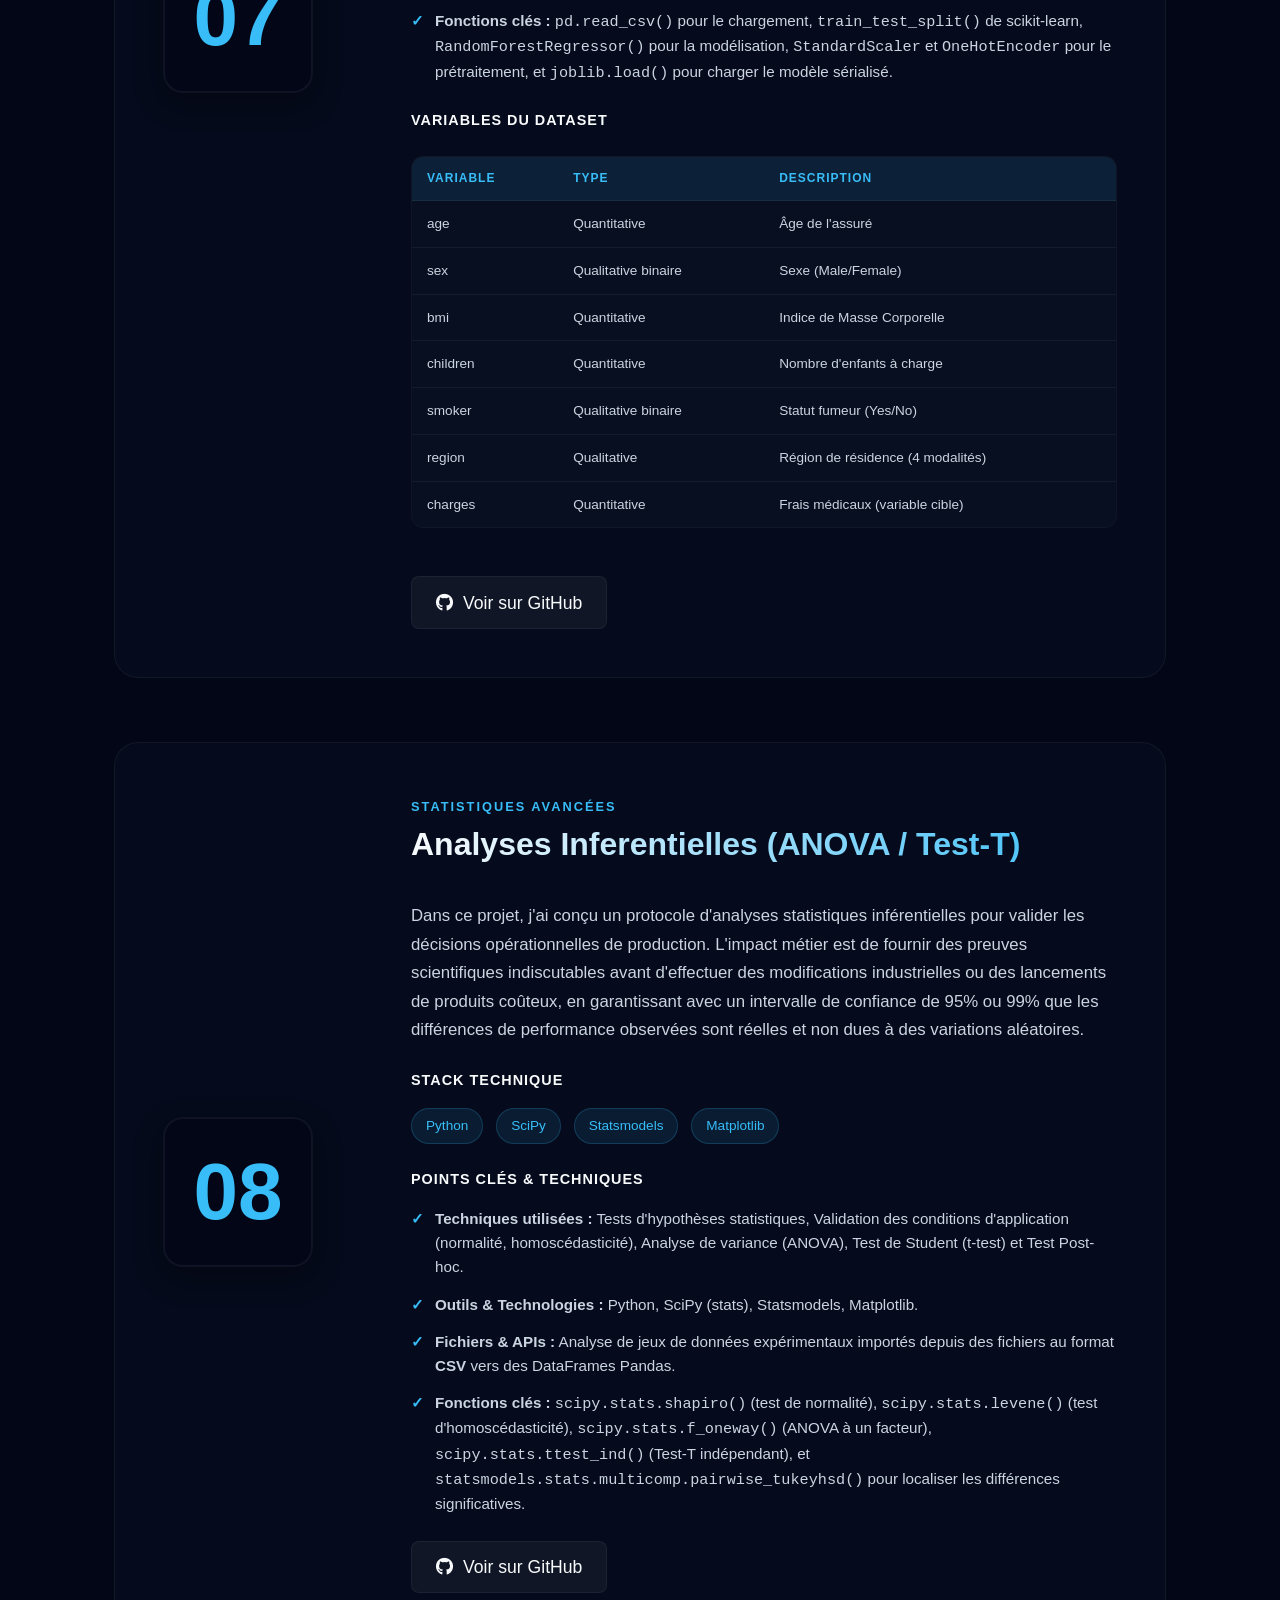
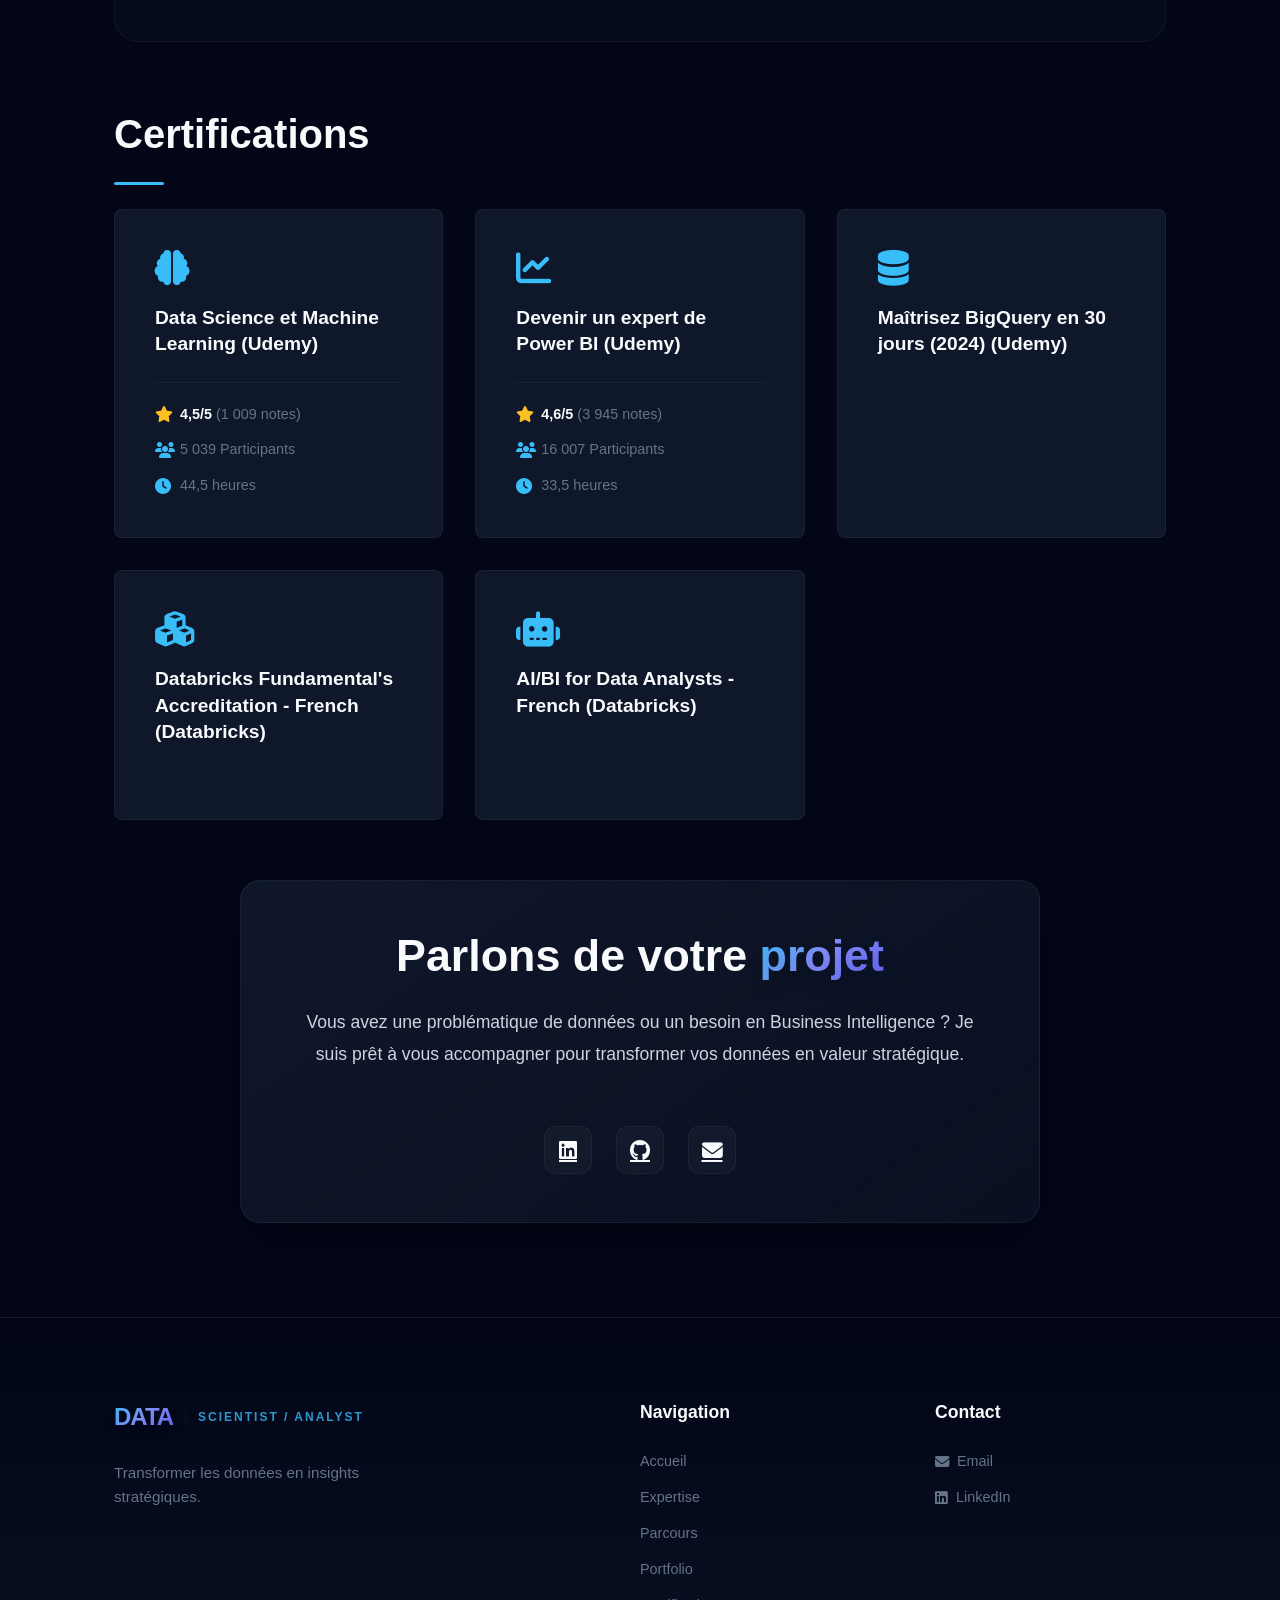
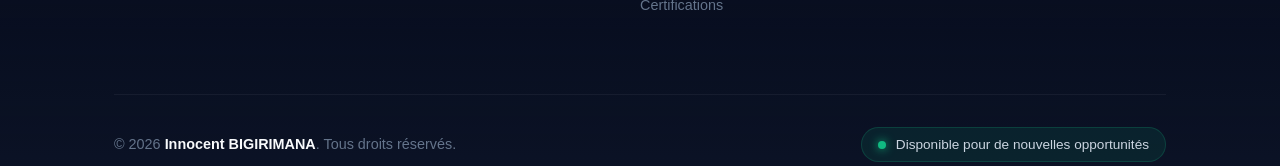
==== commit 2db40985: "Ajouter de Uv gestionnaire de paquet et d'environnement python" ====
--- a/index.html
+++ b/index.html
@@ -136,6 +136,7 @@
                             Catalog, MLflow, Dashboards AI/BI, Genie)</li>
                         <li><i class="fas fa-cloud"></i> Cloud GCP : BigQuery, Cloud SQL, Composer, Cloud Storage</li>
                         <li><i class="fab fa-github"></i> Git/GitHub</li>
+                        <li><i class="fas fa-bolt"></i> uv (Gestionnaire de paquets & environnements Python)</li>
                         <li><i class="fab fa-windows"></i> Windows, Linux</li>
                     </ul>
                 </div>
